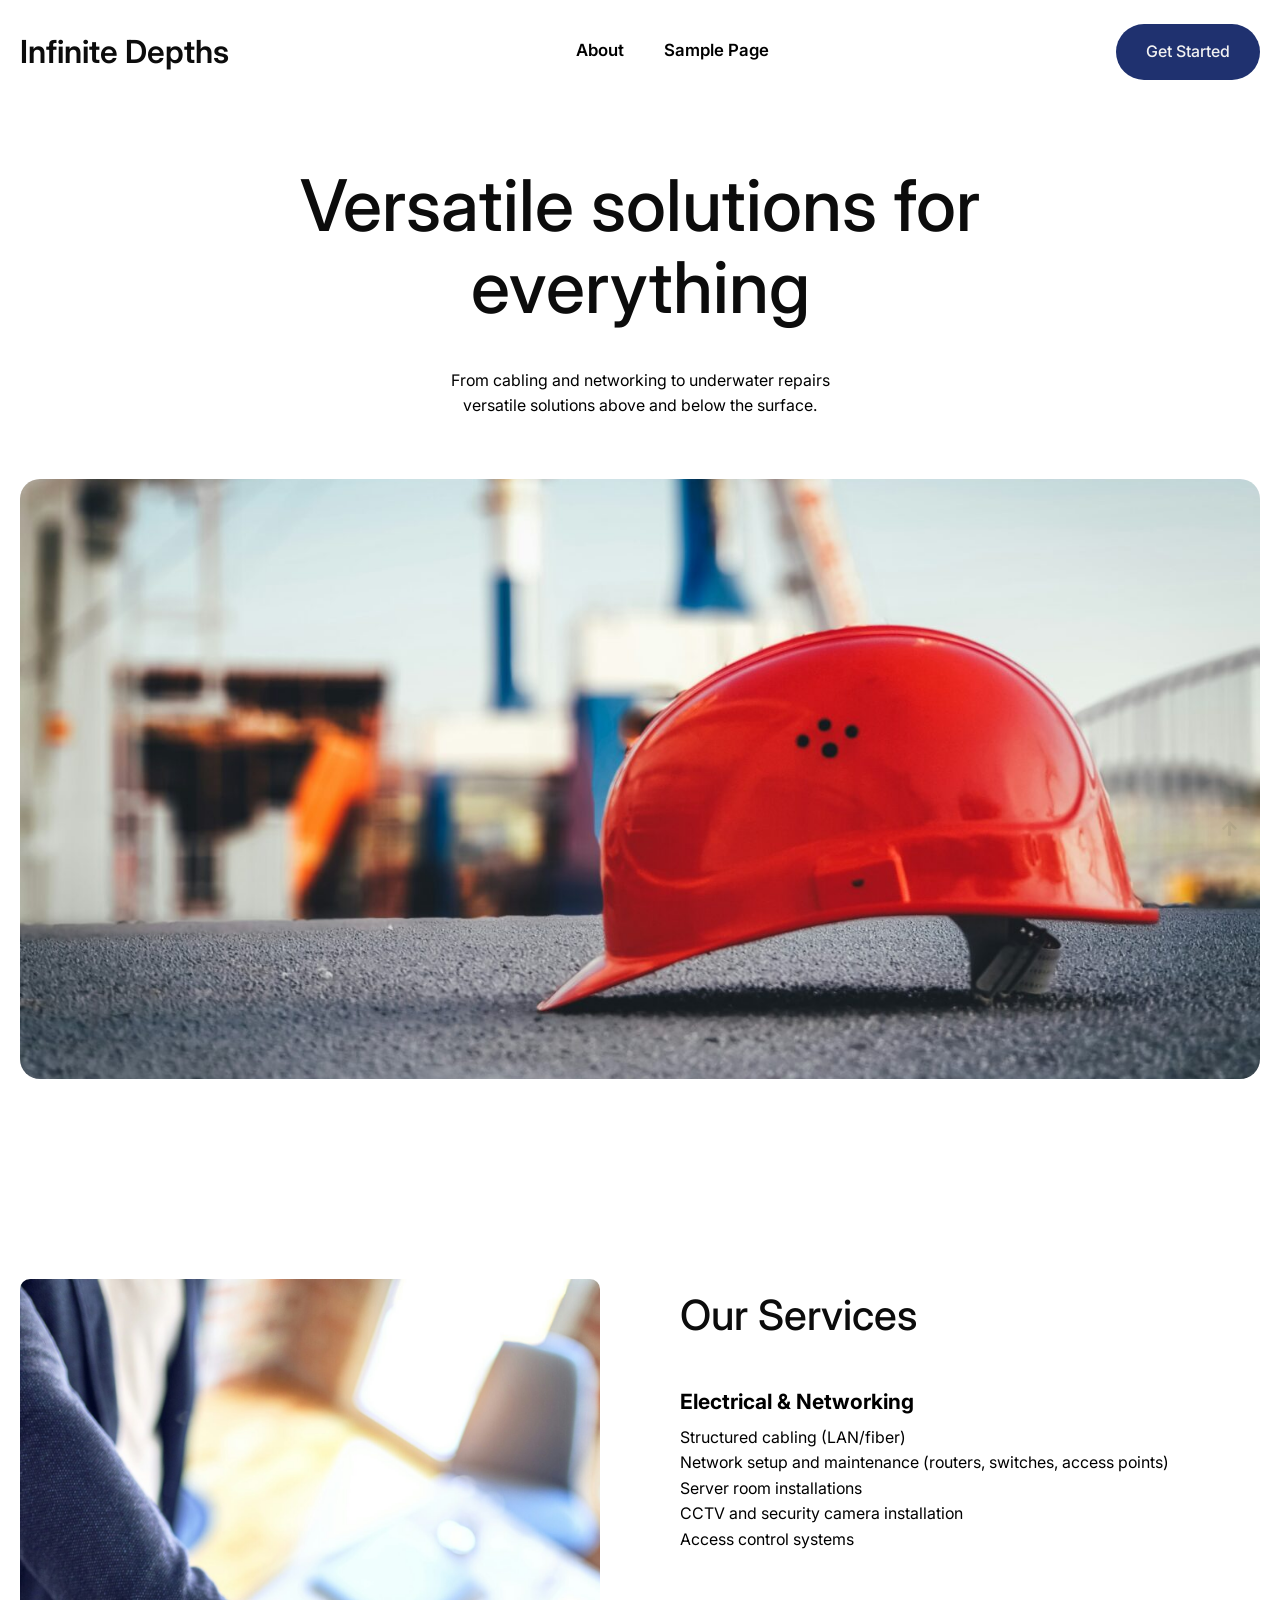
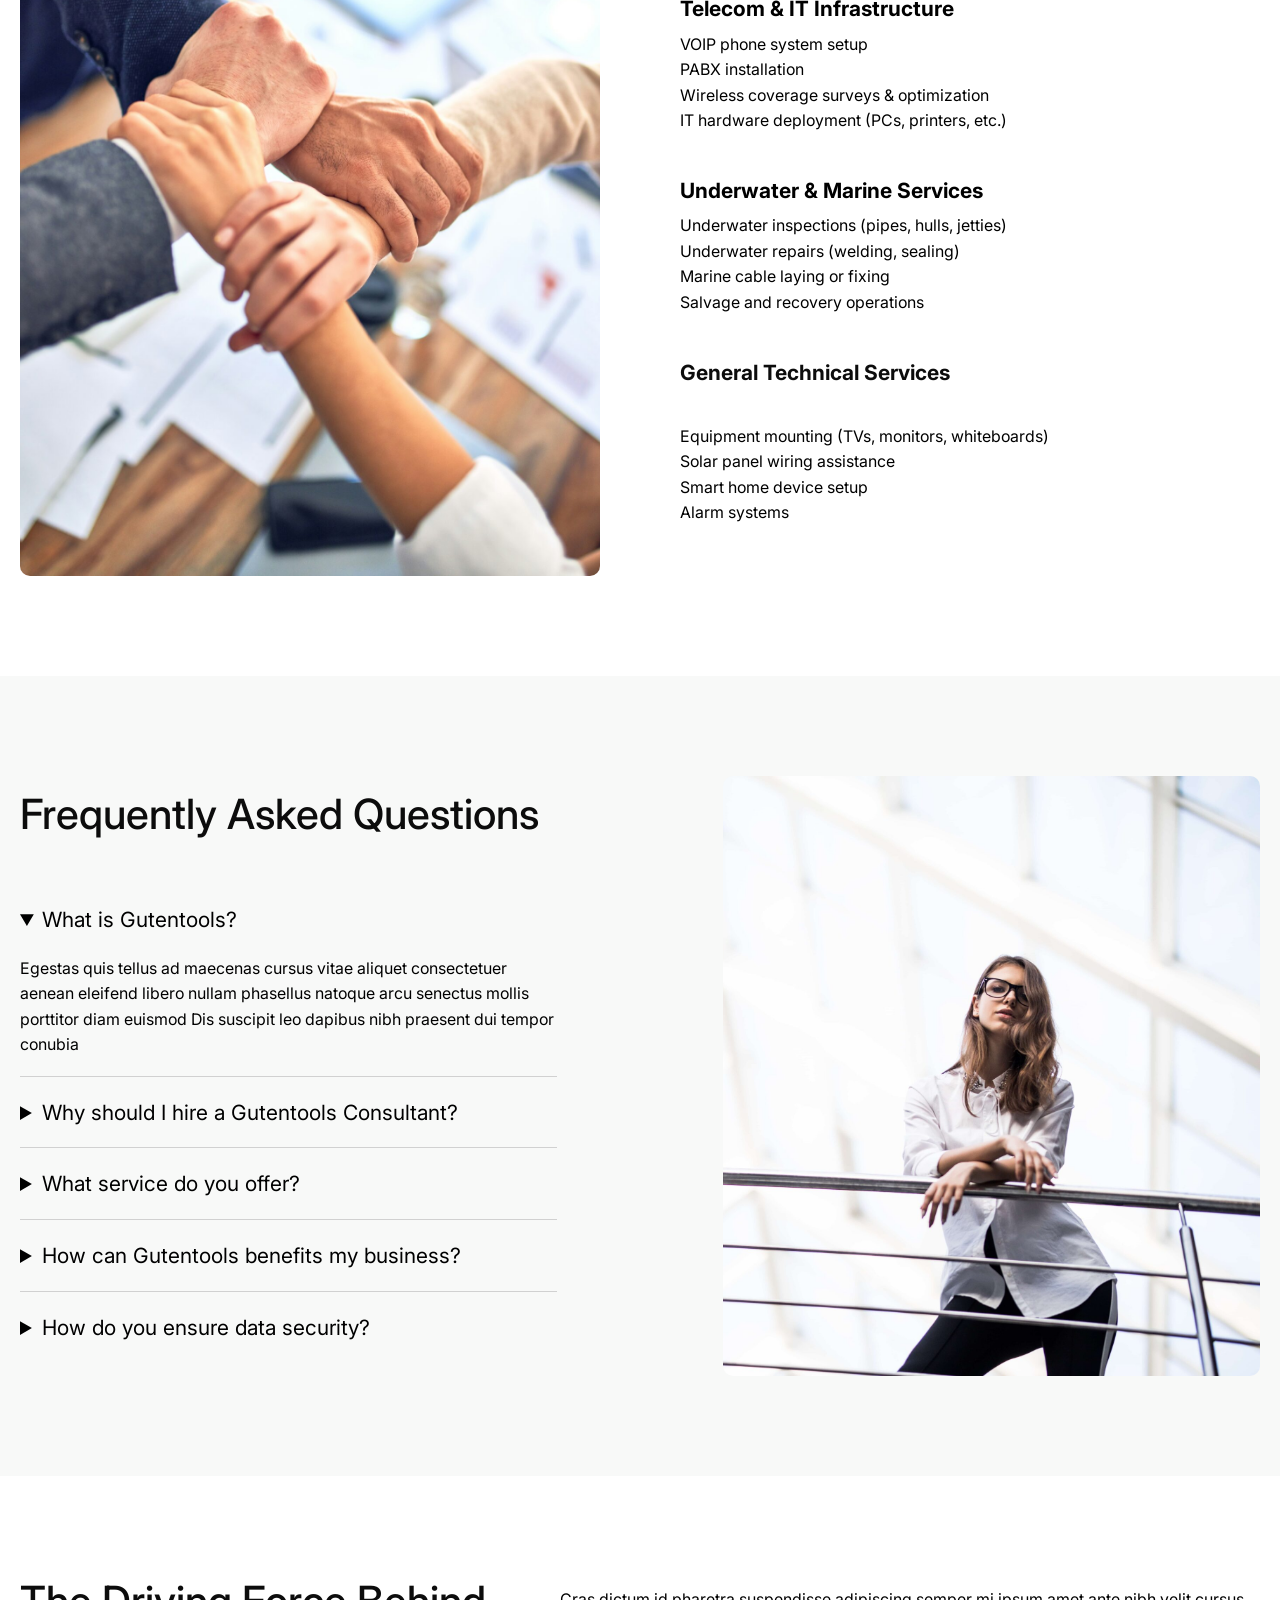
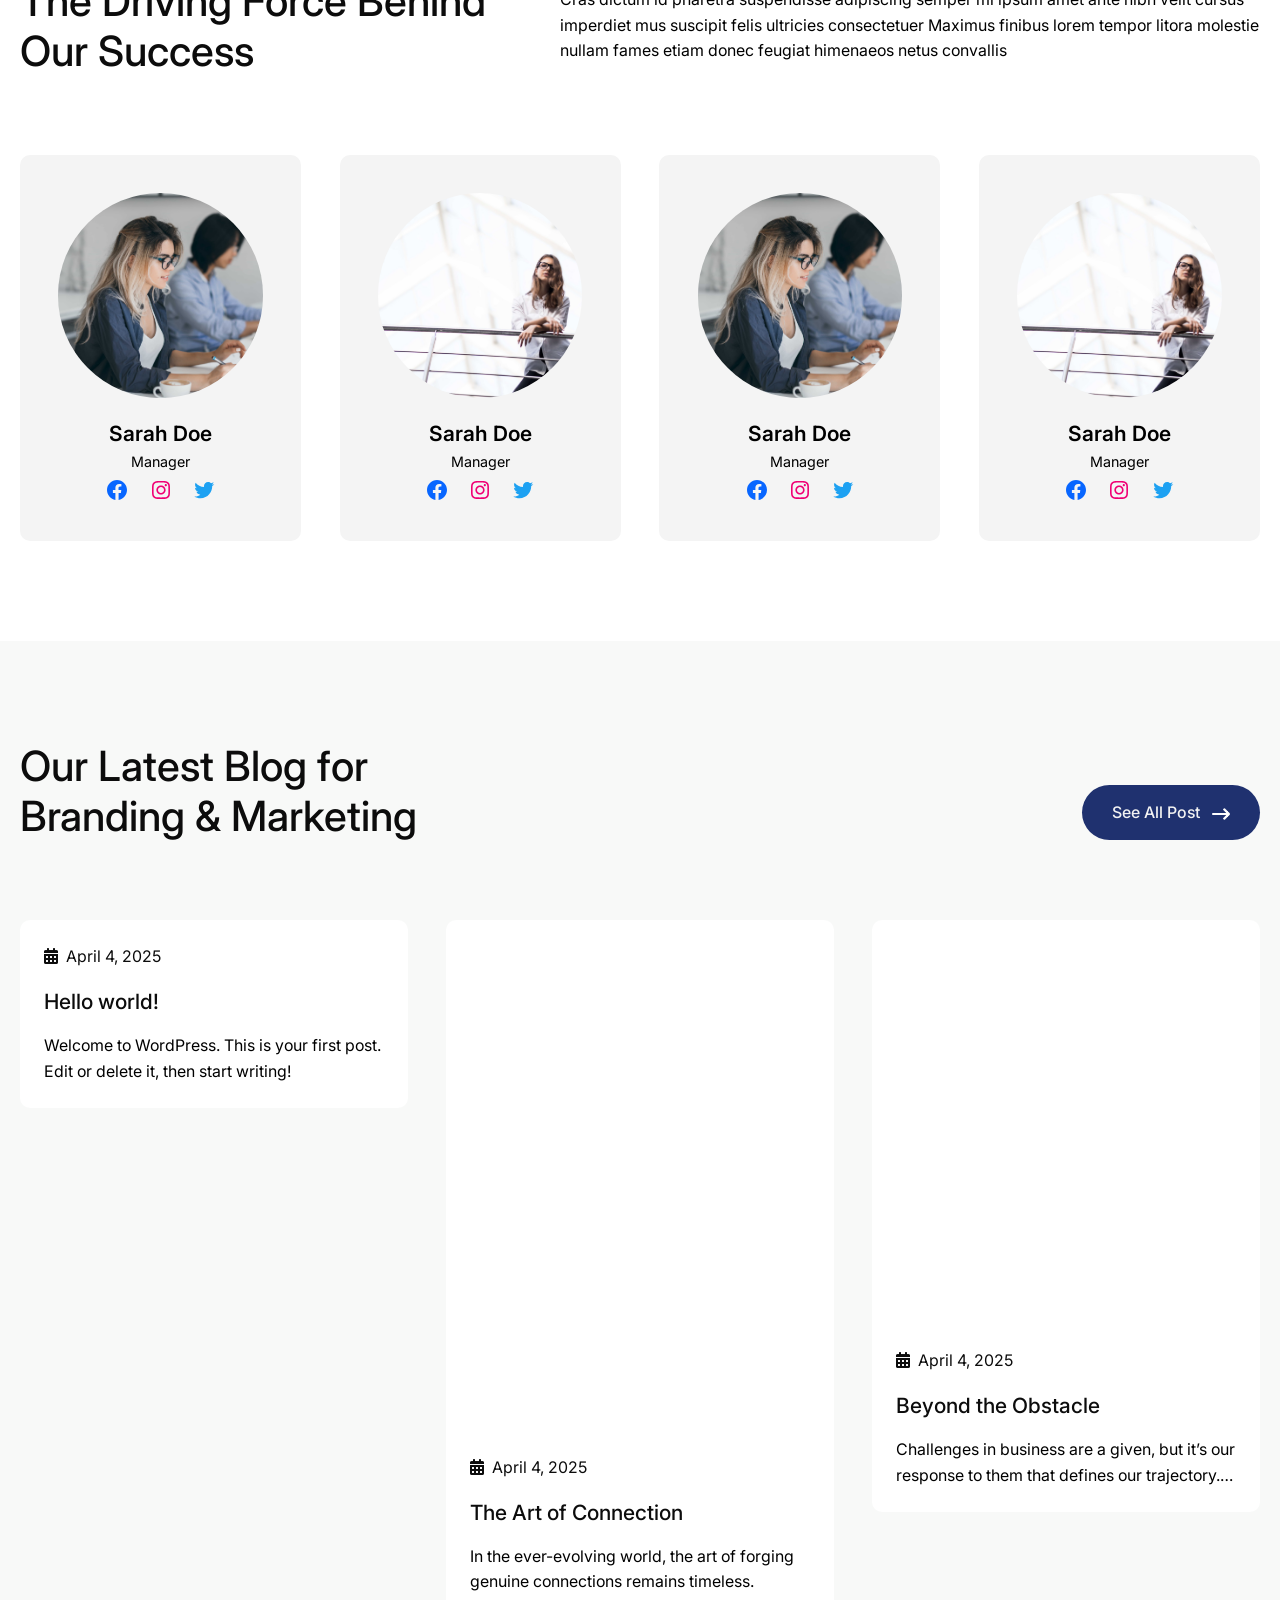
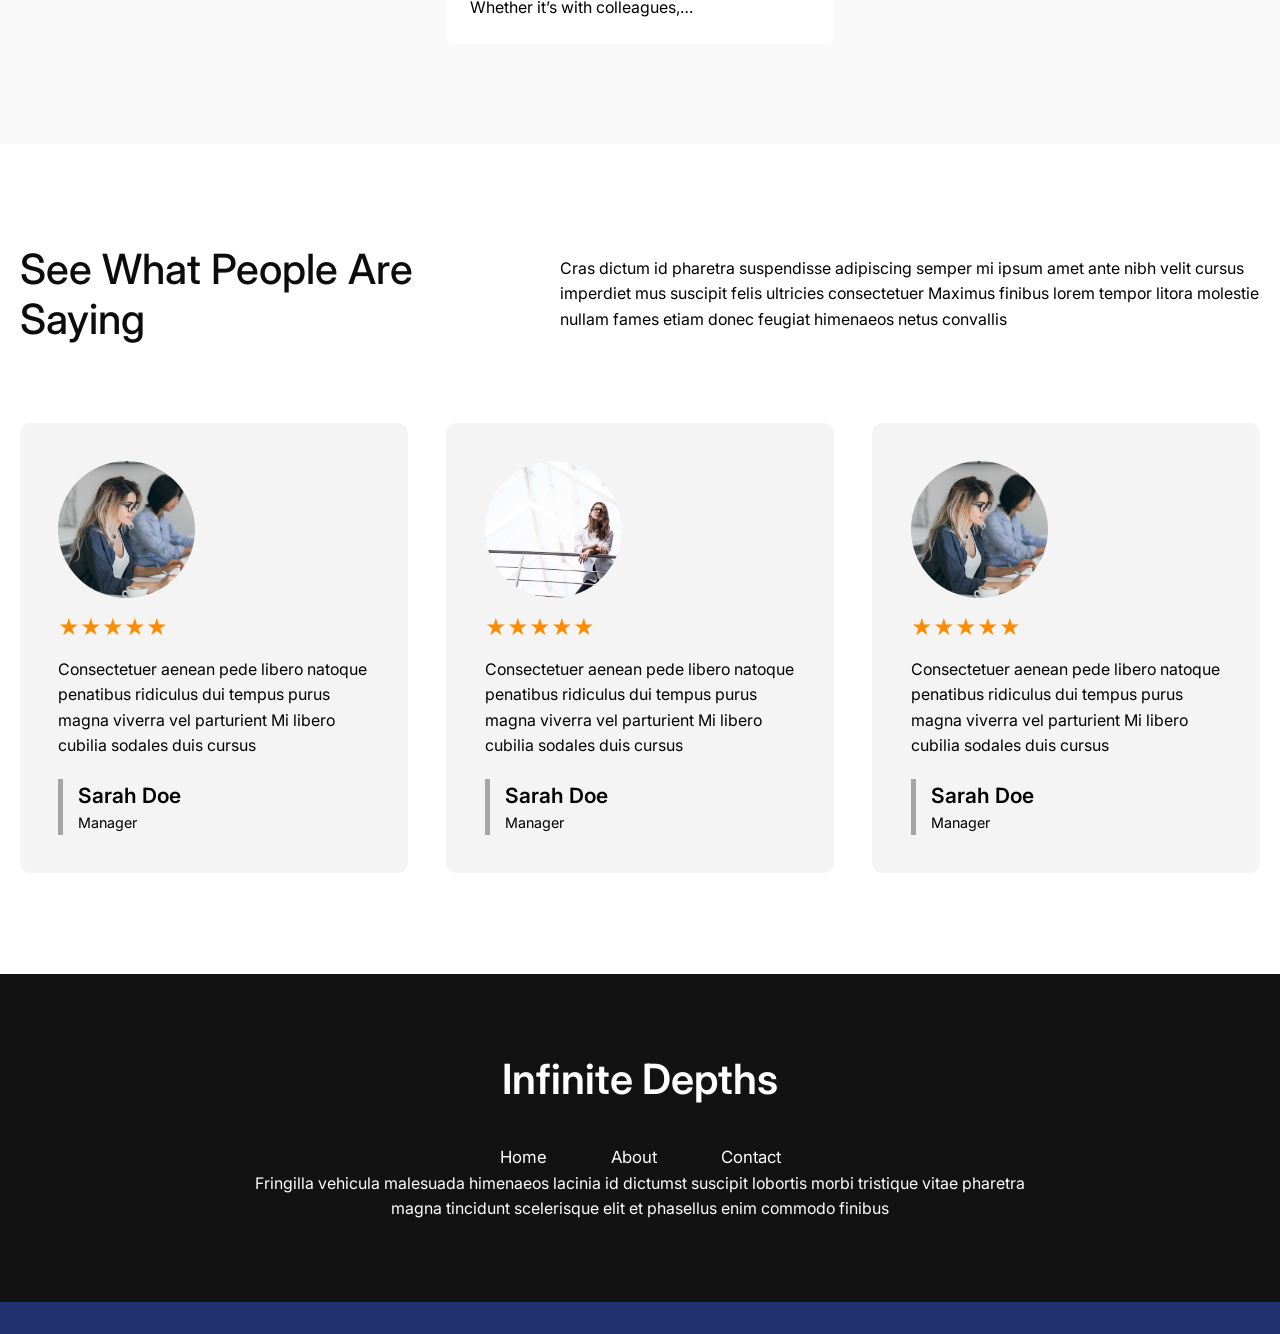
==== index.html @ 4800fb21 "Add files via upload" ====
<!DOCTYPE html>
<html lang="en-US">
<head>
	<meta charset="UTF-8">
	<meta name="viewport" content="width=device-width, initial-scale=1">
<meta name="robots" content="max-image-preview:large">
	<style>img:is([sizes="auto" i], [sizes^="auto," i]) { contain-intrinsic-size: 3000px 1500px }</style>
	<title>Infinite Depths</title>
<link rel="alternate" type="application/rss+xml" title="Infinite Depths &raquo; Feed" href="/feed/">
<link rel="alternate" type="application/rss+xml" title="Infinite Depths &raquo; Comments Feed" href="/comments/feed/">
<script>
window._wpemojiSettings = {"baseUrl":"https:\/\/s.w.org\/images\/core\/emoji\/15.0.3\/72x72\/","ext":".png","svgUrl":"https:\/\/s.w.org\/images\/core\/emoji\/15.0.3\/svg\/","svgExt":".svg","source":{"concatemoji":"\/wp-includes\/js\/wp-emoji-release.min.js?ver=6.7.2"}};
/*! This file is auto-generated */
!function(i,n){var o,s,e;function c(e){try{var t={supportTests:e,timestamp:(new Date).valueOf()};sessionStorage.setItem(o,JSON.stringify(t))}catch(e){}}function p(e,t,n){e.clearRect(0,0,e.canvas.width,e.canvas.height),e.fillText(t,0,0);var t=new Uint32Array(e.getImageData(0,0,e.canvas.width,e.canvas.height).data),r=(e.clearRect(0,0,e.canvas.width,e.canvas.height),e.fillText(n,0,0),new Uint32Array(e.getImageData(0,0,e.canvas.width,e.canvas.height).data));return t.every(function(e,t){return e===r[t]})}function u(e,t,n){switch(t){case"flag":return n(e,"🏳️‍⚧️","🏳️​⚧️")?!1:!n(e,"🇺🇳","🇺​🇳")&&!n(e,"🏴󠁧󠁢󠁥󠁮󠁧󠁿","🏴​󠁧​󠁢​󠁥​󠁮​󠁧​󠁿");case"emoji":return!n(e,"🐦‍⬛","🐦​⬛")}return!1}function f(e,t,n){var r="undefined"!=typeof WorkerGlobalScope&&self instanceof WorkerGlobalScope?new OffscreenCanvas(300,150):i.createElement("canvas"),a=r.getContext("2d",{willReadFrequently:!0}),o=(a.textBaseline="top",a.font="600 32px Arial",{});return e.forEach(function(e){o[e]=t(a,e,n)}),o}function t(e){var t=i.createElement("script");t.src=e,t.defer=!0,i.head.appendChild(t)}"undefined"!=typeof Promise&&(o="wpEmojiSettingsSupports",s=["flag","emoji"],n.supports={everything:!0,everythingExceptFlag:!0},e=new Promise(function(e){i.addEventListener("DOMContentLoaded",e,{once:!0})}),new Promise(function(t){var n=function(){try{var e=JSON.parse(sessionStorage.getItem(o));if("object"==typeof e&&"number"==typeof e.timestamp&&(new Date).valueOf()<e.timestamp+604800&&"object"==typeof e.supportTests)return e.supportTests}catch(e){}return null}();if(!n){if("undefined"!=typeof Worker&&"undefined"!=typeof OffscreenCanvas&&"undefined"!=typeof URL&&URL.createObjectURL&&"undefined"!=typeof Blob)try{var e="postMessage("+f.toString()+"("+[JSON.stringify(s),u.toString(),p.toString()].join(",")+"));",r=new Blob([e],{type:"text/javascript"}),a=new Worker(URL.createObjectURL(r),{name:"wpTestEmojiSupports"});return void(a.onmessage=function(e){c(n=e.data),a.terminate(),t(n)})}catch(e){}c(n=f(s,u,p))}t(n)}).then(function(e){for(var t in e)n.supports[t]=e[t],n.supports.everything=n.supports.everything&&n.supports[t],"flag"!==t&&(n.supports.everythingExceptFlag=n.supports.everythingExceptFlag&&n.supports[t]);n.supports.everythingExceptFlag=n.supports.everythingExceptFlag&&!n.supports.flag,n.DOMReady=!1,n.readyCallback=function(){n.DOMReady=!0}}).then(function(){return e}).then(function(){var e;n.supports.everything||(n.readyCallback(),(e=n.source||{}).concatemoji?t(e.concatemoji):e.wpemoji&&e.twemoji&&(t(e.twemoji),t(e.wpemoji)))}))}((window,document),window._wpemojiSettings);
</script>
<style id="wp-block-site-title-inline-css">.wp-block-site-title{box-sizing:border-box}.wp-block-site-title :where(a){color:inherit;font-family:inherit;font-size:inherit;font-style:inherit;font-weight:inherit;letter-spacing:inherit;line-height:inherit;text-decoration:inherit}</style>
<style id="wp-block-group-inline-css">.wp-block-group{box-sizing:border-box}:where(.wp-block-group.wp-block-group-is-layout-constrained){position:relative}</style>
<style id="wp-block-page-list-inline-css">.wp-block-navigation .wp-block-page-list{align-items:var(--navigation-layout-align,initial);background-color:inherit;display:flex;flex-direction:var(--navigation-layout-direction,initial);flex-wrap:var(--navigation-layout-wrap,wrap);justify-content:var(--navigation-layout-justify,initial)}.wp-block-navigation .wp-block-navigation-item{background-color:inherit}</style>
<link rel="stylesheet" id="wp-block-navigation-css" href="/wp-includes/blocks/navigation/style.min.css?ver=6.7.2" media="all">
<style id="wp-block-button-inline-css">.wp-block-button__link{box-sizing:border-box;cursor:pointer;display:inline-block;text-align:center;word-break:break-word}.wp-block-button__link.aligncenter{text-align:center}.wp-block-button__link.alignright{text-align:right}:where(.wp-block-button__link){border-radius:9999px;box-shadow:none;padding:calc(.667em + 2px) calc(1.333em + 2px);text-decoration:none}.wp-block-button[style*=text-decoration] .wp-block-button__link{text-decoration:inherit}.wp-block-buttons>.wp-block-button.has-custom-width{max-width:none}.wp-block-buttons>.wp-block-button.has-custom-width .wp-block-button__link{width:100%}.wp-block-buttons>.wp-block-button.has-custom-font-size .wp-block-button__link{font-size:inherit}.wp-block-buttons>.wp-block-button.wp-block-button__width-25{width:calc(25% - var(--wp--style--block-gap, .5em)*.75)}.wp-block-buttons>.wp-block-button.wp-block-button__width-50{width:calc(50% - var(--wp--style--block-gap, .5em)*.5)}.wp-block-buttons>.wp-block-button.wp-block-button__width-75{width:calc(75% - var(--wp--style--block-gap, .5em)*.25)}.wp-block-buttons>.wp-block-button.wp-block-button__width-100{flex-basis:100%;width:100%}.wp-block-buttons.is-vertical>.wp-block-button.wp-block-button__width-25{width:25%}.wp-block-buttons.is-vertical>.wp-block-button.wp-block-button__width-50{width:50%}.wp-block-buttons.is-vertical>.wp-block-button.wp-block-button__width-75{width:75%}.wp-block-button.is-style-squared,.wp-block-button__link.wp-block-button.is-style-squared{border-radius:0}.wp-block-button.no-border-radius,.wp-block-button__link.no-border-radius{border-radius:0!important}:root :where(.wp-block-button .wp-block-button__link.is-style-outline),:root :where(.wp-block-button.is-style-outline>.wp-block-button__link){border:2px solid;padding:.667em 1.333em}:root :where(.wp-block-button .wp-block-button__link.is-style-outline:not(.has-text-color)),:root :where(.wp-block-button.is-style-outline>.wp-block-button__link:not(.has-text-color)){color:currentColor}:root :where(.wp-block-button .wp-block-button__link.is-style-outline:not(.has-background)),:root :where(.wp-block-button.is-style-outline>.wp-block-button__link:not(.has-background)){background-color:initial;background-image:none}</style>
<style id="wp-block-buttons-inline-css">.wp-block-buttons.is-vertical{flex-direction:column}.wp-block-buttons.is-vertical>.wp-block-button:last-child{margin-bottom:0}.wp-block-buttons>.wp-block-button{display:inline-block;margin:0}.wp-block-buttons.is-content-justification-left{justify-content:flex-start}.wp-block-buttons.is-content-justification-left.is-vertical{align-items:flex-start}.wp-block-buttons.is-content-justification-center{justify-content:center}.wp-block-buttons.is-content-justification-center.is-vertical{align-items:center}.wp-block-buttons.is-content-justification-right{justify-content:flex-end}.wp-block-buttons.is-content-justification-right.is-vertical{align-items:flex-end}.wp-block-buttons.is-content-justification-space-between{justify-content:space-between}.wp-block-buttons.aligncenter{text-align:center}.wp-block-buttons:not(.is-content-justification-space-between,.is-content-justification-right,.is-content-justification-left,.is-content-justification-center) .wp-block-button.aligncenter{margin-left:auto;margin-right:auto;width:100%}.wp-block-buttons[style*=text-decoration] .wp-block-button,.wp-block-buttons[style*=text-decoration] .wp-block-button__link{text-decoration:inherit}.wp-block-buttons.has-custom-font-size .wp-block-button__link{font-size:inherit}.wp-block-button.aligncenter{text-align:center}</style>
<style id="wp-block-heading-inline-css">h1.has-background,h2.has-background,h3.has-background,h4.has-background,h5.has-background,h6.has-background{padding:1.25em 2.375em}h1.has-text-align-left[style*=writing-mode]:where([style*=vertical-lr]),h1.has-text-align-right[style*=writing-mode]:where([style*=vertical-rl]),h2.has-text-align-left[style*=writing-mode]:where([style*=vertical-lr]),h2.has-text-align-right[style*=writing-mode]:where([style*=vertical-rl]),h3.has-text-align-left[style*=writing-mode]:where([style*=vertical-lr]),h3.has-text-align-right[style*=writing-mode]:where([style*=vertical-rl]),h4.has-text-align-left[style*=writing-mode]:where([style*=vertical-lr]),h4.has-text-align-right[style*=writing-mode]:where([style*=vertical-rl]),h5.has-text-align-left[style*=writing-mode]:where([style*=vertical-lr]),h5.has-text-align-right[style*=writing-mode]:where([style*=vertical-rl]),h6.has-text-align-left[style*=writing-mode]:where([style*=vertical-lr]),h6.has-text-align-right[style*=writing-mode]:where([style*=vertical-rl]){rotate:180deg}</style>
<style id="wp-block-paragraph-inline-css">.is-small-text{font-size:.875em}.is-regular-text{font-size:1em}.is-large-text{font-size:2.25em}.is-larger-text{font-size:3em}.has-drop-cap:not(:focus):first-letter{float:left;font-size:8.4em;font-style:normal;font-weight:100;line-height:.68;margin:.05em .1em 0 0;text-transform:uppercase}body.rtl .has-drop-cap:not(:focus):first-letter{float:none;margin-left:.1em}p.has-drop-cap.has-background{overflow:hidden}:root :where(p.has-background){padding:1.25em 2.375em}:where(p.has-text-color:not(.has-link-color)) a{color:inherit}p.has-text-align-left[style*="writing-mode:vertical-lr"],p.has-text-align-right[style*="writing-mode:vertical-rl"]{rotate:180deg}</style>
<link rel="stylesheet" id="wp-block-cover-css" href="/wp-includes/blocks/cover/style.min.css?ver=6.7.2" media="all">
<style id="wp-block-columns-inline-css">.wp-block-columns{align-items:normal!important;box-sizing:border-box;display:flex;flex-wrap:wrap!important}@media (min-width:782px){.wp-block-columns{flex-wrap:nowrap!important}}.wp-block-columns.are-vertically-aligned-top{align-items:flex-start}.wp-block-columns.are-vertically-aligned-center{align-items:center}.wp-block-columns.are-vertically-aligned-bottom{align-items:flex-end}@media (max-width:781px){.wp-block-columns:not(.is-not-stacked-on-mobile)>.wp-block-column{flex-basis:100%!important}}@media (min-width:782px){.wp-block-columns:not(.is-not-stacked-on-mobile)>.wp-block-column{flex-basis:0;flex-grow:1}.wp-block-columns:not(.is-not-stacked-on-mobile)>.wp-block-column[style*=flex-basis]{flex-grow:0}}.wp-block-columns.is-not-stacked-on-mobile{flex-wrap:nowrap!important}.wp-block-columns.is-not-stacked-on-mobile>.wp-block-column{flex-basis:0;flex-grow:1}.wp-block-columns.is-not-stacked-on-mobile>.wp-block-column[style*=flex-basis]{flex-grow:0}:where(.wp-block-columns){margin-bottom:1.75em}:where(.wp-block-columns.has-background){padding:1.25em 2.375em}.wp-block-column{flex-grow:1;min-width:0;overflow-wrap:break-word;word-break:break-word}.wp-block-column.is-vertically-aligned-top{align-self:flex-start}.wp-block-column.is-vertically-aligned-center{align-self:center}.wp-block-column.is-vertically-aligned-bottom{align-self:flex-end}.wp-block-column.is-vertically-aligned-stretch{align-self:stretch}.wp-block-column.is-vertically-aligned-bottom,.wp-block-column.is-vertically-aligned-center,.wp-block-column.is-vertically-aligned-top{width:100%}</style>
<style id="wp-block-details-inline-css">.wp-block-details{box-sizing:border-box}.wp-block-details summary{cursor:pointer}</style>
<link rel="stylesheet" id="wp-block-image-css" href="/wp-includes/blocks/image/style.min.css?ver=6.7.2" media="all">
<link rel="stylesheet" id="wp-block-social-links-css" href="/wp-includes/blocks/social-links/style.min.css?ver=6.7.2" media="all">
<style id="wp-block-post-featured-image-inline-css">.wp-block-post-featured-image{margin-left:0;margin-right:0}.wp-block-post-featured-image a{display:block;height:100%}.wp-block-post-featured-image :where(img){box-sizing:border-box;height:auto;max-width:100%;vertical-align:bottom;width:100%}.wp-block-post-featured-image.alignfull img,.wp-block-post-featured-image.alignwide img{width:100%}.wp-block-post-featured-image .wp-block-post-featured-image__overlay.has-background-dim{background-color:#000;inset:0;position:absolute}.wp-block-post-featured-image{position:relative}.wp-block-post-featured-image .wp-block-post-featured-image__overlay.has-background-gradient{background-color:initial}.wp-block-post-featured-image .wp-block-post-featured-image__overlay.has-background-dim-0{opacity:0}.wp-block-post-featured-image .wp-block-post-featured-image__overlay.has-background-dim-10{opacity:.1}.wp-block-post-featured-image .wp-block-post-featured-image__overlay.has-background-dim-20{opacity:.2}.wp-block-post-featured-image .wp-block-post-featured-image__overlay.has-background-dim-30{opacity:.3}.wp-block-post-featured-image .wp-block-post-featured-image__overlay.has-background-dim-40{opacity:.4}.wp-block-post-featured-image .wp-block-post-featured-image__overlay.has-background-dim-50{opacity:.5}.wp-block-post-featured-image .wp-block-post-featured-image__overlay.has-background-dim-60{opacity:.6}.wp-block-post-featured-image .wp-block-post-featured-image__overlay.has-background-dim-70{opacity:.7}.wp-block-post-featured-image .wp-block-post-featured-image__overlay.has-background-dim-80{opacity:.8}.wp-block-post-featured-image .wp-block-post-featured-image__overlay.has-background-dim-90{opacity:.9}.wp-block-post-featured-image .wp-block-post-featured-image__overlay.has-background-dim-100{opacity:1}.wp-block-post-featured-image:where(.alignleft,.alignright){width:100%}</style>
<style id="wp-block-post-date-inline-css">.wp-block-post-date{box-sizing:border-box}</style>
<style id="wp-block-post-title-inline-css">.wp-block-post-title{box-sizing:border-box;word-break:break-word}.wp-block-post-title :where(a){display:inline-block;font-family:inherit;font-size:inherit;font-style:inherit;font-weight:inherit;letter-spacing:inherit;line-height:inherit;text-decoration:inherit}</style>
<style id="wp-block-post-excerpt-inline-css">:where(.wp-block-post-excerpt){box-sizing:border-box;margin-bottom:var(--wp--style--block-gap);margin-top:var(--wp--style--block-gap)}.wp-block-post-excerpt__excerpt{margin-bottom:0;margin-top:0}.wp-block-post-excerpt__more-text{margin-bottom:0;margin-top:var(--wp--style--block-gap)}.wp-block-post-excerpt__more-link{display:inline-block}</style>
<style id="wp-block-post-template-inline-css">.wp-block-post-template{list-style:none;margin-bottom:0;margin-top:0;max-width:100%;padding:0}.wp-block-post-template.is-flex-container{display:flex;flex-direction:row;flex-wrap:wrap;gap:1.25em}.wp-block-post-template.is-flex-container>li{margin:0;width:100%}@media (min-width:600px){.wp-block-post-template.is-flex-container.is-flex-container.columns-2>li{width:calc(50% - .625em)}.wp-block-post-template.is-flex-container.is-flex-container.columns-3>li{width:calc(33.33333% - .83333em)}.wp-block-post-template.is-flex-container.is-flex-container.columns-4>li{width:calc(25% - .9375em)}.wp-block-post-template.is-flex-container.is-flex-container.columns-5>li{width:calc(20% - 1em)}.wp-block-post-template.is-flex-container.is-flex-container.columns-6>li{width:calc(16.66667% - 1.04167em)}}@media (max-width:600px){.wp-block-post-template-is-layout-grid.wp-block-post-template-is-layout-grid.wp-block-post-template-is-layout-grid.wp-block-post-template-is-layout-grid{grid-template-columns:1fr}}.wp-block-post-template-is-layout-constrained>li>.alignright,.wp-block-post-template-is-layout-flow>li>.alignright{float:right;margin-inline-end:0;margin-inline-start:2em}.wp-block-post-template-is-layout-constrained>li>.alignleft,.wp-block-post-template-is-layout-flow>li>.alignleft{float:left;margin-inline-end:2em;margin-inline-start:0}.wp-block-post-template-is-layout-constrained>li>.aligncenter,.wp-block-post-template-is-layout-flow>li>.aligncenter{margin-inline-end:auto;margin-inline-start:auto}</style>
<style id="wp-block-site-tagline-inline-css">.wp-block-site-tagline{box-sizing:border-box}</style>
<style id="wp-emoji-styles-inline-css">img.wp-smiley, img.emoji {
		display: inline !important;
		border: none !important;
		box-shadow: none !important;
		height: 1em !important;
		width: 1em !important;
		margin: 0 0.07em !important;
		vertical-align: -0.1em !important;
		background: none !important;
		padding: 0 !important;
	}</style>
<style id="wp-block-library-inline-css">:root{--wp-admin-theme-color:#007cba;--wp-admin-theme-color--rgb:0,124,186;--wp-admin-theme-color-darker-10:#006ba1;--wp-admin-theme-color-darker-10--rgb:0,107,161;--wp-admin-theme-color-darker-20:#005a87;--wp-admin-theme-color-darker-20--rgb:0,90,135;--wp-admin-border-width-focus:2px;--wp-block-synced-color:#7a00df;--wp-block-synced-color--rgb:122,0,223;--wp-bound-block-color:var(--wp-block-synced-color)}@media (min-resolution:192dpi){:root{--wp-admin-border-width-focus:1.5px}}.wp-element-button{cursor:pointer}:root{--wp--preset--font-size--normal:16px;--wp--preset--font-size--huge:42px}:root .has-very-light-gray-background-color{background-color:#eee}:root .has-very-dark-gray-background-color{background-color:#313131}:root .has-very-light-gray-color{color:#eee}:root .has-very-dark-gray-color{color:#313131}:root .has-vivid-green-cyan-to-vivid-cyan-blue-gradient-background{background:linear-gradient(135deg,#00d084,#0693e3)}:root .has-purple-crush-gradient-background{background:linear-gradient(135deg,#34e2e4,#4721fb 50%,#ab1dfe)}:root .has-hazy-dawn-gradient-background{background:linear-gradient(135deg,#faaca8,#dad0ec)}:root .has-subdued-olive-gradient-background{background:linear-gradient(135deg,#fafae1,#67a671)}:root .has-atomic-cream-gradient-background{background:linear-gradient(135deg,#fdd79a,#004a59)}:root .has-nightshade-gradient-background{background:linear-gradient(135deg,#330968,#31cdcf)}:root .has-midnight-gradient-background{background:linear-gradient(135deg,#020381,#2874fc)}.has-regular-font-size{font-size:1em}.has-larger-font-size{font-size:2.625em}.has-normal-font-size{font-size:var(--wp--preset--font-size--normal)}.has-huge-font-size{font-size:var(--wp--preset--font-size--huge)}.has-text-align-center{text-align:center}.has-text-align-left{text-align:left}.has-text-align-right{text-align:right}#end-resizable-editor-section{display:none}.aligncenter{clear:both}.items-justified-left{justify-content:flex-start}.items-justified-center{justify-content:center}.items-justified-right{justify-content:flex-end}.items-justified-space-between{justify-content:space-between}.screen-reader-text{border:0;clip:rect(1px,1px,1px,1px);clip-path:inset(50%);height:1px;margin:-1px;overflow:hidden;padding:0;position:absolute;width:1px;word-wrap:normal!important}.screen-reader-text:focus{background-color:#ddd;clip:auto!important;clip-path:none;color:#444;display:block;font-size:1em;height:auto;left:5px;line-height:normal;padding:15px 23px 14px;text-decoration:none;top:5px;width:auto;z-index:100000}html :where(.has-border-color){border-style:solid}html :where([style*=border-top-color]){border-top-style:solid}html :where([style*=border-right-color]){border-right-style:solid}html :where([style*=border-bottom-color]){border-bottom-style:solid}html :where([style*=border-left-color]){border-left-style:solid}html :where([style*=border-width]){border-style:solid}html :where([style*=border-top-width]){border-top-style:solid}html :where([style*=border-right-width]){border-right-style:solid}html :where([style*=border-bottom-width]){border-bottom-style:solid}html :where([style*=border-left-width]){border-left-style:solid}html :where(img[class*=wp-image-]){height:auto;max-width:100%}:where(figure){margin:0 0 1em}html :where(.is-position-sticky){--wp-admin--admin-bar--position-offset:var(--wp-admin--admin-bar--height,0px)}@media screen and (max-width:600px){html :where(.is-position-sticky){--wp-admin--admin-bar--position-offset:0px}}</style>
<link rel="stylesheet" id="gutentools-style-css" href="/wp-content/themes/gutentools/style.css?ver=1.0" media="all">
<link rel="stylesheet" id="fontawesome-css" href="/wp-content/themes/gutentools/assets/font-awesome/css/all.css?ver=5.15.3" media="all">
<link rel="stylesheet" id="animatecss-css" href="/wp-content/themes/gutentools/assets/css/animate.css?ver=6.7.2" media="all">
<style id="global-styles-inline-css">:root{--wp--preset--aspect-ratio--square: 1;--wp--preset--aspect-ratio--4-3: 4/3;--wp--preset--aspect-ratio--3-4: 3/4;--wp--preset--aspect-ratio--3-2: 3/2;--wp--preset--aspect-ratio--2-3: 2/3;--wp--preset--aspect-ratio--16-9: 16/9;--wp--preset--aspect-ratio--9-16: 9/16;--wp--preset--color--black: #000;--wp--preset--color--cyan-bluish-gray: #abb8c3;--wp--preset--color--white: #fff;--wp--preset--color--pale-pink: #f78da7;--wp--preset--color--vivid-red: #cf2e2e;--wp--preset--color--luminous-vivid-orange: #ff6900;--wp--preset--color--luminous-vivid-amber: #fcb900;--wp--preset--color--light-green-cyan: #7bdcb5;--wp--preset--color--vivid-green-cyan: #00d084;--wp--preset--color--pale-cyan-blue: #8ed1fc;--wp--preset--color--vivid-cyan-blue: #0693e3;--wp--preset--color--vivid-purple: #9b51e0;--wp--preset--color--primary: #1F316F;--wp--preset--color--secondary: #1A4870;--wp--preset--color--tertiary: #f8f9f8;--wp--preset--color--secondary-bg: #F9DBBA;--wp--preset--color--base: #F4F4F4;--wp--preset--color--contrast: #0C0C0C;--wp--preset--color--dark-text-color: #121212;--wp--preset--color--link-color: #111111;--wp--preset--color--button-hover-text-color: #f2f2f2;--wp--preset--color--button-hover-color: #2F479F;--wp--preset--gradient--vivid-cyan-blue-to-vivid-purple: linear-gradient(135deg,rgba(6,147,227,1) 0%,rgb(155,81,224) 100%);--wp--preset--gradient--light-green-cyan-to-vivid-green-cyan: linear-gradient(135deg,rgb(122,220,180) 0%,rgb(0,208,130) 100%);--wp--preset--gradient--luminous-vivid-amber-to-luminous-vivid-orange: linear-gradient(135deg,rgba(252,185,0,1) 0%,rgba(255,105,0,1) 100%);--wp--preset--gradient--luminous-vivid-orange-to-vivid-red: linear-gradient(135deg,rgba(255,105,0,1) 0%,rgb(207,46,46) 100%);--wp--preset--gradient--very-light-gray-to-cyan-bluish-gray: linear-gradient(135deg,rgb(238,238,238) 0%,rgb(169,184,195) 100%);--wp--preset--gradient--cool-to-warm-spectrum: linear-gradient(135deg,rgb(74,234,220) 0%,rgb(151,120,209) 20%,rgb(207,42,186) 40%,rgb(238,44,130) 60%,rgb(251,105,98) 80%,rgb(254,248,76) 100%);--wp--preset--gradient--blush-light-purple: linear-gradient(135deg,rgb(255,206,236) 0%,rgb(152,150,240) 100%);--wp--preset--gradient--blush-bordeaux: linear-gradient(135deg,rgb(254,205,165) 0%,rgb(254,45,45) 50%,rgb(107,0,62) 100%);--wp--preset--gradient--luminous-dusk: linear-gradient(135deg,rgb(255,203,112) 0%,rgb(199,81,192) 50%,rgb(65,88,208) 100%);--wp--preset--gradient--pale-ocean: linear-gradient(135deg,rgb(255,245,203) 0%,rgb(182,227,212) 50%,rgb(51,167,181) 100%);--wp--preset--gradient--electric-grass: linear-gradient(135deg,rgb(202,248,128) 0%,rgb(113,206,126) 100%);--wp--preset--gradient--midnight: linear-gradient(135deg,rgb(2,3,129) 0%,rgb(40,116,252) 100%);--wp--preset--gradient--gradient-1: linear-gradient(to bottom, #cfcabe 0%, #F9F9F9 100%);--wp--preset--font-size--small: clamp(0.6rem, 0.6rem + ((1vw - 0.2rem) * 0.49), 0.9rem);--wp--preset--font-size--medium: 1.05rem;--wp--preset--font-size--large: clamp(1.39rem, 1.39rem + ((1vw - 0.2rem) * 0.751), 1.85rem);--wp--preset--font-size--x-large: clamp(1.563rem, 1.563rem + ((1vw - 0.2rem) * 1.734), 2.625rem);--wp--preset--font-size--sml-medium: clamp(0.8rem, 0.8rem + ((1vw - 0.2rem) * 0.327), 1rem);--wp--preset--font-size--mdm-large: clamp(1.188rem, 1.188rem + ((1vw - 0.2rem) * 0.204), 1.313rem);--wp--preset--font-size--xx-large: clamp(1.8rem, 1.8rem + ((1vw - 0.2rem) * 2.367), 3.25rem);--wp--preset--font-family--body: Inter, serif;--wp--preset--spacing--20: min(1.5rem, 2vw);--wp--preset--spacing--30: min(2.5rem, 3vw);--wp--preset--spacing--40: min(4rem, 5vw);--wp--preset--spacing--50: min(6.5rem, 8vw);--wp--preset--spacing--60: min(10.5rem, 13vw);--wp--preset--spacing--70: 3.38rem;--wp--preset--spacing--80: 5.06rem;--wp--preset--spacing--10: 1rem;--wp--preset--shadow--natural: 6px 6px 9px rgba(0, 0, 0, 0.2);--wp--preset--shadow--deep: 12px 12px 50px rgba(0, 0, 0, 0.4);--wp--preset--shadow--sharp: 6px 6px 0px rgba(0, 0, 0, 0.2);--wp--preset--shadow--outlined: 6px 6px 0px -3px rgba(255, 255, 255, 1), 6px 6px rgba(0, 0, 0, 1);--wp--preset--shadow--crisp: 6px 6px 0px rgba(0, 0, 0, 1);}:root { --wp--style--global--content-size: 1300px;--wp--style--global--wide-size: 1300px; }:where(body) { margin: 0; }.wp-site-blocks { padding-top: var(--wp--style--root--padding-top); padding-bottom: var(--wp--style--root--padding-bottom); }.has-global-padding { padding-right: var(--wp--style--root--padding-right); padding-left: var(--wp--style--root--padding-left); }.has-global-padding > .alignfull { margin-right: calc(var(--wp--style--root--padding-right) * -1); margin-left: calc(var(--wp--style--root--padding-left) * -1); }.has-global-padding :where(:not(.alignfull.is-layout-flow) > .has-global-padding:not(.wp-block-block, .alignfull)) { padding-right: 0; padding-left: 0; }.has-global-padding :where(:not(.alignfull.is-layout-flow) > .has-global-padding:not(.wp-block-block, .alignfull)) > .alignfull { margin-left: 0; margin-right: 0; }.wp-site-blocks > .alignleft { float: left; margin-right: 2em; }.wp-site-blocks > .alignright { float: right; margin-left: 2em; }.wp-site-blocks > .aligncenter { justify-content: center; margin-left: auto; margin-right: auto; }:where(.wp-site-blocks) > * { margin-block-start: 1.2rem; margin-block-end: 0; }:where(.wp-site-blocks) > :first-child { margin-block-start: 0; }:where(.wp-site-blocks) > :last-child { margin-block-end: 0; }:root { --wp--style--block-gap: 1.2rem; }:root :where(.is-layout-flow) > :first-child{margin-block-start: 0;}:root :where(.is-layout-flow) > :last-child{margin-block-end: 0;}:root :where(.is-layout-flow) > *{margin-block-start: 1.2rem;margin-block-end: 0;}:root :where(.is-layout-constrained) > :first-child{margin-block-start: 0;}:root :where(.is-layout-constrained) > :last-child{margin-block-end: 0;}:root :where(.is-layout-constrained) > *{margin-block-start: 1.2rem;margin-block-end: 0;}:root :where(.is-layout-flex){gap: 1.2rem;}:root :where(.is-layout-grid){gap: 1.2rem;}.is-layout-flow > .alignleft{float: left;margin-inline-start: 0;margin-inline-end: 2em;}.is-layout-flow > .alignright{float: right;margin-inline-start: 2em;margin-inline-end: 0;}.is-layout-flow > .aligncenter{margin-left: auto !important;margin-right: auto !important;}.is-layout-constrained > .alignleft{float: left;margin-inline-start: 0;margin-inline-end: 2em;}.is-layout-constrained > .alignright{float: right;margin-inline-start: 2em;margin-inline-end: 0;}.is-layout-constrained > .aligncenter{margin-left: auto !important;margin-right: auto !important;}.is-layout-constrained > :where(:not(.alignleft):not(.alignright):not(.alignfull)){max-width: var(--wp--style--global--content-size);margin-left: auto !important;margin-right: auto !important;}.is-layout-constrained > .alignwide{max-width: var(--wp--style--global--wide-size);}body .is-layout-flex{display: flex;}.is-layout-flex{flex-wrap: wrap;align-items: center;}.is-layout-flex > :is(*, div){margin: 0;}body .is-layout-grid{display: grid;}.is-layout-grid > :is(*, div){margin: 0;}body{background-color: var(--wp--preset--color--white);color: var(--wp--preset--color--black);font-family: var(--wp--preset--font-family--body);font-size: var(--wp--preset--font-size--medium);font-style: normal;font-weight: 400;line-height: 1.6;--wp--style--root--padding-top: 0px;--wp--style--root--padding-right: var(--wp--preset--spacing--50);--wp--style--root--padding-bottom: 0px;--wp--style--root--padding-left: var(--wp--preset--spacing--50);}a:where(:not(.wp-element-button)){color: var(--wp--preset--color--contrast);text-decoration: underline;}:root :where(a:where(:not(.wp-element-button)):hover){text-decoration: none;}h1, h2, h3, h4, h5, h6{color: var(--wp--preset--color--contrast);font-weight: 500;line-height: 1.2;}h1{font-family: var(--wp--preset--font-family--body);font-size: var(--wp--preset--font-size--xx-large);line-height: 1.15;}h2{font-family: var(--wp--preset--font-family--body);font-size: var(--wp--preset--font-size--x-large);}h3{font-family: var(--wp--preset--font-family--body);font-size: var(--wp--preset--font-size--large);}h4{font-size: var(--wp--preset--font-size--mdm-large);}h5{font-size: var(--wp--preset--font-size--medium);}h6{font-size: var(--wp--preset--font-size--small);}:root :where(.wp-element-button, .wp-block-button__link){background-color: #32373c;border-width: 0;color: #fff;font-family: inherit;font-size: inherit;line-height: inherit;padding: calc(0.667em + 2px) calc(1.333em + 2px);text-decoration: none;}:root :where(.wp-element-caption, .wp-block-audio figcaption, .wp-block-embed figcaption, .wp-block-gallery figcaption, .wp-block-image figcaption, .wp-block-table figcaption, .wp-block-video figcaption){color: var(--wp--preset--color--contrast);font-size: 0.8rem;}.has-black-color{color: var(--wp--preset--color--black) !important;}.has-cyan-bluish-gray-color{color: var(--wp--preset--color--cyan-bluish-gray) !important;}.has-white-color{color: var(--wp--preset--color--white) !important;}.has-pale-pink-color{color: var(--wp--preset--color--pale-pink) !important;}.has-vivid-red-color{color: var(--wp--preset--color--vivid-red) !important;}.has-luminous-vivid-orange-color{color: var(--wp--preset--color--luminous-vivid-orange) !important;}.has-luminous-vivid-amber-color{color: var(--wp--preset--color--luminous-vivid-amber) !important;}.has-light-green-cyan-color{color: var(--wp--preset--color--light-green-cyan) !important;}.has-vivid-green-cyan-color{color: var(--wp--preset--color--vivid-green-cyan) !important;}.has-pale-cyan-blue-color{color: var(--wp--preset--color--pale-cyan-blue) !important;}.has-vivid-cyan-blue-color{color: var(--wp--preset--color--vivid-cyan-blue) !important;}.has-vivid-purple-color{color: var(--wp--preset--color--vivid-purple) !important;}.has-primary-color{color: var(--wp--preset--color--primary) !important;}.has-secondary-color{color: var(--wp--preset--color--secondary) !important;}.has-tertiary-color{color: var(--wp--preset--color--tertiary) !important;}.has-secondary-bg-color{color: var(--wp--preset--color--secondary-bg) !important;}.has-base-color{color: var(--wp--preset--color--base) !important;}.has-contrast-color{color: var(--wp--preset--color--contrast) !important;}.has-dark-text-color-color{color: var(--wp--preset--color--dark-text-color) !important;}.has-link-color-color{color: var(--wp--preset--color--link-color) !important;}.has-button-hover-text-color-color{color: var(--wp--preset--color--button-hover-text-color) !important;}.has-button-hover-color-color{color: var(--wp--preset--color--button-hover-color) !important;}.has-black-background-color{background-color: var(--wp--preset--color--black) !important;}.has-cyan-bluish-gray-background-color{background-color: var(--wp--preset--color--cyan-bluish-gray) !important;}.has-white-background-color{background-color: var(--wp--preset--color--white) !important;}.has-pale-pink-background-color{background-color: var(--wp--preset--color--pale-pink) !important;}.has-vivid-red-background-color{background-color: var(--wp--preset--color--vivid-red) !important;}.has-luminous-vivid-orange-background-color{background-color: var(--wp--preset--color--luminous-vivid-orange) !important;}.has-luminous-vivid-amber-background-color{background-color: var(--wp--preset--color--luminous-vivid-amber) !important;}.has-light-green-cyan-background-color{background-color: var(--wp--preset--color--light-green-cyan) !important;}.has-vivid-green-cyan-background-color{background-color: var(--wp--preset--color--vivid-green-cyan) !important;}.has-pale-cyan-blue-background-color{background-color: var(--wp--preset--color--pale-cyan-blue) !important;}.has-vivid-cyan-blue-background-color{background-color: var(--wp--preset--color--vivid-cyan-blue) !important;}.has-vivid-purple-background-color{background-color: var(--wp--preset--color--vivid-purple) !important;}.has-primary-background-color{background-color: var(--wp--preset--color--primary) !important;}.has-secondary-background-color{background-color: var(--wp--preset--color--secondary) !important;}.has-tertiary-background-color{background-color: var(--wp--preset--color--tertiary) !important;}.has-secondary-bg-background-color{background-color: var(--wp--preset--color--secondary-bg) !important;}.has-base-background-color{background-color: var(--wp--preset--color--base) !important;}.has-contrast-background-color{background-color: var(--wp--preset--color--contrast) !important;}.has-dark-text-color-background-color{background-color: var(--wp--preset--color--dark-text-color) !important;}.has-link-color-background-color{background-color: var(--wp--preset--color--link-color) !important;}.has-button-hover-text-color-background-color{background-color: var(--wp--preset--color--button-hover-text-color) !important;}.has-button-hover-color-background-color{background-color: var(--wp--preset--color--button-hover-color) !important;}.has-black-border-color{border-color: var(--wp--preset--color--black) !important;}.has-cyan-bluish-gray-border-color{border-color: var(--wp--preset--color--cyan-bluish-gray) !important;}.has-white-border-color{border-color: var(--wp--preset--color--white) !important;}.has-pale-pink-border-color{border-color: var(--wp--preset--color--pale-pink) !important;}.has-vivid-red-border-color{border-color: var(--wp--preset--color--vivid-red) !important;}.has-luminous-vivid-orange-border-color{border-color: var(--wp--preset--color--luminous-vivid-orange) !important;}.has-luminous-vivid-amber-border-color{border-color: var(--wp--preset--color--luminous-vivid-amber) !important;}.has-light-green-cyan-border-color{border-color: var(--wp--preset--color--light-green-cyan) !important;}.has-vivid-green-cyan-border-color{border-color: var(--wp--preset--color--vivid-green-cyan) !important;}.has-pale-cyan-blue-border-color{border-color: var(--wp--preset--color--pale-cyan-blue) !important;}.has-vivid-cyan-blue-border-color{border-color: var(--wp--preset--color--vivid-cyan-blue) !important;}.has-vivid-purple-border-color{border-color: var(--wp--preset--color--vivid-purple) !important;}.has-primary-border-color{border-color: var(--wp--preset--color--primary) !important;}.has-secondary-border-color{border-color: var(--wp--preset--color--secondary) !important;}.has-tertiary-border-color{border-color: var(--wp--preset--color--tertiary) !important;}.has-secondary-bg-border-color{border-color: var(--wp--preset--color--secondary-bg) !important;}.has-base-border-color{border-color: var(--wp--preset--color--base) !important;}.has-contrast-border-color{border-color: var(--wp--preset--color--contrast) !important;}.has-dark-text-color-border-color{border-color: var(--wp--preset--color--dark-text-color) !important;}.has-link-color-border-color{border-color: var(--wp--preset--color--link-color) !important;}.has-button-hover-text-color-border-color{border-color: var(--wp--preset--color--button-hover-text-color) !important;}.has-button-hover-color-border-color{border-color: var(--wp--preset--color--button-hover-color) !important;}.has-vivid-cyan-blue-to-vivid-purple-gradient-background{background: var(--wp--preset--gradient--vivid-cyan-blue-to-vivid-purple) !important;}.has-light-green-cyan-to-vivid-green-cyan-gradient-background{background: var(--wp--preset--gradient--light-green-cyan-to-vivid-green-cyan) !important;}.has-luminous-vivid-amber-to-luminous-vivid-orange-gradient-background{background: var(--wp--preset--gradient--luminous-vivid-amber-to-luminous-vivid-orange) !important;}.has-luminous-vivid-orange-to-vivid-red-gradient-background{background: var(--wp--preset--gradient--luminous-vivid-orange-to-vivid-red) !important;}.has-very-light-gray-to-cyan-bluish-gray-gradient-background{background: var(--wp--preset--gradient--very-light-gray-to-cyan-bluish-gray) !important;}.has-cool-to-warm-spectrum-gradient-background{background: var(--wp--preset--gradient--cool-to-warm-spectrum) !important;}.has-blush-light-purple-gradient-background{background: var(--wp--preset--gradient--blush-light-purple) !important;}.has-blush-bordeaux-gradient-background{background: var(--wp--preset--gradient--blush-bordeaux) !important;}.has-luminous-dusk-gradient-background{background: var(--wp--preset--gradient--luminous-dusk) !important;}.has-pale-ocean-gradient-background{background: var(--wp--preset--gradient--pale-ocean) !important;}.has-electric-grass-gradient-background{background: var(--wp--preset--gradient--electric-grass) !important;}.has-midnight-gradient-background{background: var(--wp--preset--gradient--midnight) !important;}.has-gradient-1-gradient-background{background: var(--wp--preset--gradient--gradient-1) !important;}.has-small-font-size{font-size: var(--wp--preset--font-size--small) !important;}.has-medium-font-size{font-size: var(--wp--preset--font-size--medium) !important;}.has-large-font-size{font-size: var(--wp--preset--font-size--large) !important;}.has-x-large-font-size{font-size: var(--wp--preset--font-size--x-large) !important;}.has-sml-medium-font-size{font-size: var(--wp--preset--font-size--sml-medium) !important;}.has-mdm-large-font-size{font-size: var(--wp--preset--font-size--mdm-large) !important;}.has-xx-large-font-size{font-size: var(--wp--preset--font-size--xx-large) !important;}.has-body-font-family{font-family: var(--wp--preset--font-family--body) !important;}
:root :where(.wp-block-button .wp-block-button__link){background-color: var(--wp--preset--color--primary);border-radius: 50px;color: var(--wp--preset--color--button-hover-text-color);font-size: var(--wp--preset--font-size--sml-medium);font-style: normal;font-weight: 500;padding-top: clamp(0.75rem, 2.5vw, 0.938rem);padding-right: clamp(1.563px, 2.5vw, 1.875rem);padding-bottom: clamp(0.75rem, 2.5vw, 0.938rem);padding-left: clamp(1.563px, 2.5vw, 1.875rem);text-transform: capitalize;}
:root :where(p){color: var(--wp--preset--color--contrast-2);font-size: var(--wp--preset--font-size--sml-medium);}
:root :where(.wp-block-buttons-is-layout-flow) > :first-child{margin-block-start: 0;}:root :where(.wp-block-buttons-is-layout-flow) > :last-child{margin-block-end: 0;}:root :where(.wp-block-buttons-is-layout-flow) > *{margin-block-start: 0.7rem;margin-block-end: 0;}:root :where(.wp-block-buttons-is-layout-constrained) > :first-child{margin-block-start: 0;}:root :where(.wp-block-buttons-is-layout-constrained) > :last-child{margin-block-end: 0;}:root :where(.wp-block-buttons-is-layout-constrained) > *{margin-block-start: 0.7rem;margin-block-end: 0;}:root :where(.wp-block-buttons-is-layout-flex){gap: 0.7rem;}:root :where(.wp-block-buttons-is-layout-grid){gap: 0.7rem;}
:root :where(.wp-block-navigation){font-weight: 500;}
:root :where(.wp-block-navigation a:where(:not(.wp-element-button))){line-height: 1.2;text-decoration: none;}
:root :where(.wp-block-navigation a:where(:not(.wp-element-button)):hover){text-decoration: none;}
:root :where(.wp-block-post-date){color: var(--wp--preset--color--contrast);font-size: var(--wp--preset--font-size--sml-medium);}
:root :where(.wp-block-post-date a:where(:not(.wp-element-button))){color: var(--wp--preset--color--contrast);font-size: var(--wp--preset--font-size--sml-medium);text-decoration: none;}
:root :where(.wp-block-post-date a:where(:not(.wp-element-button)):hover){text-decoration: underline;}
:root :where(.wp-block-post-excerpt){line-height: 1.6;}
:root :where(.wp-block-post-featured-image img, .wp-block-post-featured-image .block-editor-media-placeholder, .wp-block-post-featured-image .wp-block-post-featured-image__overlay){border-radius: var(--wp--preset--spacing--20);}
:root :where(.wp-block-post-title a:where(:not(.wp-element-button))){text-decoration: none;}
:root :where(.wp-block-post-title a:where(:not(.wp-element-button)):hover){color: var(--wp--preset--color--primary);}
:root :where(.wp-block-site-tagline){color: var(--wp--preset--color--contrast);font-size: var(--wp--preset--font-size--small);}
:root :where(.wp-block-site-title){font-size: clamp(0.875rem, 0.875rem + ((1vw - 0.2rem) * 0.531), 1.2rem);font-style: normal;font-weight: 600;}
:root :where(.wp-block-site-title a:where(:not(.wp-element-button))){text-decoration: none;}
:root :where(.wp-block-site-title a:where(:not(.wp-element-button)):hover){text-decoration: none;}</style>
<style id="core-block-supports-inline-css">.wp-container-core-navigation-is-layout-1{gap:40px;}.wp-container-core-group-is-layout-2{justify-content:space-between;}.wp-container-core-group-is-layout-3 > .alignfull{margin-right:calc(20px * -1);margin-left:calc(20px * -1);}.wp-container-core-group-is-layout-4 > :where(:not(.alignleft):not(.alignright):not(.alignfull)){max-width:900px;margin-left:auto !important;margin-right:auto !important;}.wp-container-core-group-is-layout-4 > .alignwide{max-width:900px;}.wp-container-core-group-is-layout-4 .alignfull{max-width:none;}.wp-container-core-group-is-layout-4 > .alignfull{margin-right:calc(20px * -1);margin-left:calc(20px * -1);}.wp-container-core-group-is-layout-5 > .alignfull{margin-right:calc(20px * -1);margin-left:calc(20px * -1);}.wp-container-content-1{flex-basis:500px;}.wp-elements-fcb06a534f0a9d9b68ee90bd18fbdfe9 a:where(:not(.wp-element-button)){color:var(--wp--preset--color--base-2);}.wp-elements-526005ac83b38429c6fc8e9d449390a8 a:where(:not(.wp-element-button)){color:var(--wp--preset--color--base-2);}.wp-elements-6c0b2beff02a434bcc22b24eb0a02302 a:where(:not(.wp-element-button)){color:var(--wp--preset--color--base-2);}.wp-container-core-group-is-layout-6{gap:6px;flex-direction:column;align-items:flex-start;}.wp-container-core-group-is-layout-7{flex-wrap:nowrap;gap:var(--wp--preset--spacing--20);align-items:flex-start;}.wp-elements-142f12817126b9a436de4073bd3042b6 a:where(:not(.wp-element-button)){color:var(--wp--preset--color--base-2);}.wp-elements-d950283c4c0df4e7c7248aeaef597758 a:where(:not(.wp-element-button)){color:var(--wp--preset--color--base-2);}.wp-container-core-group-is-layout-8{gap:6px;flex-direction:column;align-items:flex-start;}.wp-container-core-group-is-layout-9{flex-wrap:nowrap;gap:var(--wp--preset--spacing--20);align-items:flex-start;}.wp-elements-4470276ad84d3768466a7a1352ab68ba a:where(:not(.wp-element-button)){color:var(--wp--preset--color--base-2);}.wp-elements-557b5e09f4ed03691ad7b366e2c0ca5d a:where(:not(.wp-element-button)){color:var(--wp--preset--color--base-2);}.wp-container-core-group-is-layout-10{gap:6px;flex-direction:column;align-items:flex-start;}.wp-container-core-group-is-layout-11{flex-wrap:nowrap;gap:var(--wp--preset--spacing--20);align-items:flex-start;}.wp-container-core-column-is-layout-2 > *{margin-block-start:0;margin-block-end:0;}.wp-container-core-column-is-layout-2 > * + *{margin-block-start:var(--wp--preset--spacing--30);margin-block-end:0;}.wp-container-core-columns-is-layout-1{flex-wrap:nowrap;gap:60px 80px;}.wp-container-core-group-is-layout-13 > .alignfull{margin-right:calc(20px * -1);margin-left:calc(20px * -1);}.wp-container-content-2{flex-basis:500px;}.wp-container-core-columns-is-layout-2{flex-wrap:nowrap;gap:var(--wp--preset--spacing--10) var(--wp--preset--spacing--60);}.wp-container-core-group-is-layout-16 > .alignfull{margin-right:calc(20px * -1);margin-left:calc(20px * -1);}.wp-container-content-3{flex-basis:500px;}.wp-container-content-4{flex-basis:700px;}.wp-container-core-group-is-layout-17{gap:var(--wp--preset--spacing--20);justify-content:space-between;}.wp-container-core-group-is-layout-18 > .alignfull{margin-right:calc(var(--wp--preset--spacing--30) * -1);margin-left:calc(var(--wp--preset--spacing--30) * -1);}.wp-container-core-group-is-layout-19 > .alignfull{margin-right:calc(var(--wp--preset--spacing--30) * -1);margin-left:calc(var(--wp--preset--spacing--30) * -1);}.wp-container-core-group-is-layout-20 > .alignfull{margin-right:calc(var(--wp--preset--spacing--30) * -1);margin-left:calc(var(--wp--preset--spacing--30) * -1);}.wp-container-core-group-is-layout-21 > .alignfull{margin-right:calc(var(--wp--preset--spacing--30) * -1);margin-left:calc(var(--wp--preset--spacing--30) * -1);}.wp-container-core-group-is-layout-22{grid-template-columns:repeat(auto-fill, minmax(min(15rem, 100%), 1fr));container-type:inline-size;gap:var(--wp--preset--spacing--30);}.wp-container-core-group-is-layout-23 > .alignfull{margin-right:calc(20px * -1);margin-left:calc(20px * -1);}.wp-container-content-5{flex-basis:500px;}.wp-container-core-buttons-is-layout-3{flex-wrap:nowrap;}.wp-container-core-group-is-layout-24{gap:var(--wp--preset--spacing--20);justify-content:space-between;align-items:flex-end;}.wp-container-core-group-is-layout-25 > .alignfull{margin-right:calc(0px * -1);margin-left:calc(0px * -1);}.wp-container-core-group-is-layout-26 > .alignfull{margin-right:calc(var(--wp--preset--spacing--20) * -1);margin-left:calc(var(--wp--preset--spacing--20) * -1);}.wp-container-core-group-is-layout-27 > .alignfull{margin-right:calc(0px * -1);margin-left:calc(0px * -1);}.wp-container-core-group-is-layout-28 > .alignfull{margin-right:calc(var(--wp--preset--spacing--20) * -1);margin-left:calc(var(--wp--preset--spacing--20) * -1);}.wp-container-core-group-is-layout-29 > .alignfull{margin-right:calc(0px * -1);margin-left:calc(0px * -1);}.wp-container-core-group-is-layout-30 > .alignfull{margin-right:calc(var(--wp--preset--spacing--20) * -1);margin-left:calc(var(--wp--preset--spacing--20) * -1);}.wp-container-core-post-template-is-layout-1{grid-template-columns:repeat(auto-fill, minmax(min(20rem, 100%), 1fr));container-type:inline-size;gap:var(--wp--preset--spacing--30);}.wp-container-core-group-is-layout-31 > .alignfull{margin-right:calc(20px * -1);margin-left:calc(20px * -1);}.wp-container-content-6{flex-basis:500px;}.wp-container-content-7{flex-basis:700px;}.wp-container-core-group-is-layout-32{gap:var(--wp--preset--spacing--20);justify-content:space-between;}.wp-elements-202ddc0e4e4242d1f11e064f1b085d74 a:where(:not(.wp-element-button)){color:#ff8c00;}.wp-container-core-group-is-layout-33 > .alignfull{margin-left:calc(15px * -1);}.wp-container-core-group-is-layout-34{gap:0;flex-direction:column;align-items:flex-start;}.wp-container-core-group-is-layout-36 > .alignfull{margin-left:calc(15px * -1);}.wp-container-core-group-is-layout-37{gap:0;flex-direction:column;align-items:flex-start;}.wp-container-core-group-is-layout-39 > .alignfull{margin-left:calc(15px * -1);}.wp-container-core-group-is-layout-40{gap:0;flex-direction:column;align-items:flex-start;}.wp-container-core-group-is-layout-42{grid-template-columns:repeat(auto-fill, minmax(min(20rem, 100%), 1fr));container-type:inline-size;gap:var(--wp--preset--spacing--30);}.wp-container-core-group-is-layout-43 > .alignfull{margin-right:calc(20px * -1);margin-left:calc(20px * -1);}.wp-elements-068fcd503baf2809c0966385535f0994 a:where(:not(.wp-element-button)){color:var(--wp--preset--color--white);}.wp-elements-b44d4756e1a8f7524baaea3b4238b290 a:where(:not(.wp-element-button)){color:var(--wp--preset--color--base);}.wp-container-core-group-is-layout-46{gap:var(--wp--preset--spacing--40);justify-content:center;}.wp-container-core-group-is-layout-47 > :where(:not(.alignleft):not(.alignright):not(.alignfull)){max-width:800px;margin-left:auto !important;margin-right:auto !important;}.wp-container-core-group-is-layout-47 > .alignwide{max-width:800px;}.wp-container-core-group-is-layout-47 .alignfull{max-width:none;}.wp-container-core-group-is-layout-48 > .alignfull{margin-right:calc(20px * -1);margin-left:calc(20px * -1);}.wp-container-core-group-is-layout-49 > *{margin-block-start:0;margin-block-end:0;}.wp-container-core-group-is-layout-49 > * + *{margin-block-start:0;margin-block-end:0;}</style>
<style id="wp-block-template-skip-link-inline-css">.skip-link.screen-reader-text {
			border: 0;
			clip: rect(1px,1px,1px,1px);
			clip-path: inset(50%);
			height: 1px;
			margin: -1px;
			overflow: hidden;
			padding: 0;
			position: absolute !important;
			width: 1px;
			word-wrap: normal !important;
		}

		.skip-link.screen-reader-text:focus {
			background-color: #eee;
			clip: auto !important;
			clip-path: none;
			color: #444;
			display: block;
			font-size: 1em;
			height: auto;
			left: 5px;
			line-height: normal;
			padding: 15px 23px 14px;
			text-decoration: none;
			top: 5px;
			width: auto;
			z-index: 100000;
		}</style>
<script src="/wp-includes/js/jquery/jquery.min.js?ver=3.7.1" id="jquery-core-js"></script>
<script src="/wp-includes/js/jquery/jquery-migrate.min.js?ver=3.4.1" id="jquery-migrate-js"></script>
<script src="/wp-content/themes/gutentools/assets/js/wow.js?ver=6.7.2" id="wow-script-js"></script>
<script src="/wp-content/themes/gutentools/assets/js/jquery-sticky.js?ver=6.7.2" id="jquery-sticky-js"></script>
<link rel="https://api.w.org/" href="/wp-json/">
<link rel="EditURI" type="application/rsd+xml" title="RSD" href="/xmlrpc.php?rsd">
<meta name="generator" content="WordPress 6.7.2">
<script type="importmap" id="wp-importmap">{"imports":{"@wordpress\/interactivity":"\/wp-includes\/js\/dist\/script-modules\/interactivity\/index.min.js?ver=907ea3b2f317a78b7b9b"}}</script>
<script type="module" src="/wp-includes/js/dist/script-modules/block-library/image/view.min.js?ver=acfec7b3c0be4a859b31" id="@wordpress/block-library/image/view-js-module"></script>
<script type="module" src="/wp-includes/js/dist/script-modules/block-library/navigation/view.min.js?ver=8ff192874fc8910a284c" id="@wordpress/block-library/navigation/view-js-module"></script>
<link rel="modulepreload" href="/wp-includes/js/dist/script-modules/interactivity/index.min.js?ver=907ea3b2f317a78b7b9b" id="@wordpress/interactivity-js-modulepreload">
<style class="wp-fonts-local">@font-face{font-family:Inter;font-style:normal;font-weight:100 900;font-display:fallback;src:url('/wp-content/themes/gutentools/assets/fonts/inter/Inter-VariableFont_opsz,wght.ttf') format('truetype');font-stretch:normal;}</style>
</head>

<body class="home blog wp-embed-responsive">

<div class="wp-site-blocks">
<header class="wp-block-template-part">
<header id="sticky-header" class="wp-block-group has-white-background-color has-background has-global-padding is-layout-constrained wp-container-core-group-is-layout-3 wp-block-group-is-layout-constrained" style="padding-top:24px;padding-right:20px;padding-bottom:24px;padding-left:20px">
<div class="wp-block-group is-content-justification-space-between is-layout-flex wp-container-core-group-is-layout-2 wp-block-group-is-layout-flex">
<div class="wp-block-group has-global-padding is-layout-constrained wp-block-group-is-layout-constrained"><h1 style="font-size:clamp(20px, 1.25rem + ((1vw - 3.2px) * 1.224), 32px);" class="wp-block-site-title"><a href="/" target="_self" rel="home" aria-current="page">Infinite Depths</a></h1></div>


<nav style="font-style:normal;font-weight:600;" class="has-text-color has-black-color is-responsive wp-block-navigation is-layout-flex wp-container-core-navigation-is-layout-1 wp-block-navigation-is-layout-flex" aria-label="" data-wp-interactive="core/navigation" data-wp-context='{"overlayOpenedBy":{"click":false,"hover":false,"focus":false},"type":"overlay","roleAttribute":"","ariaLabel":"Menu"}'><button aria-haspopup="dialog" aria-label="Open menu" class="wp-block-navigation__responsive-container-open " data-wp-on-async--click="actions.openMenuOnClick" data-wp-on--keydown="actions.handleMenuKeydown"><svg width="24" height="24" xmlns="http://www.w3.org/2000/svg" viewbox="0 0 24 24"><path d="M5 5v1.5h14V5H5zm0 7.8h14v-1.5H5v1.5zM5 19h14v-1.5H5V19z"></path></svg></button>
				<div class="wp-block-navigation__responsive-container  has-text-color has-black-color has-background has-white-text-color-background-color" id="modal-1" data-wp-class--has-modal-open="state.isMenuOpen" data-wp-class--is-menu-open="state.isMenuOpen" data-wp-watch="callbacks.initMenu" data-wp-on--keydown="actions.handleMenuKeydown" data-wp-on-async--focusout="actions.handleMenuFocusout" tabindex="-1">
					<div class="wp-block-navigation__responsive-close" tabindex="-1">
						<div class="wp-block-navigation__responsive-dialog" data-wp-bind--aria-modal="state.ariaModal" data-wp-bind--aria-label="state.ariaLabel" data-wp-bind--role="state.roleAttribute">
							<button aria-label="Close menu" class="wp-block-navigation__responsive-container-close" data-wp-on-async--click="actions.closeMenuOnClick"><svg xmlns="http://www.w3.org/2000/svg" viewbox="0 0 24 24" width="24" height="24" aria-hidden="true" focusable="false"><path d="m13.06 12 6.47-6.47-1.06-1.06L12 10.94 5.53 4.47 4.47 5.53 10.94 12l-6.47 6.47 1.06 1.06L12 13.06l6.47 6.47 1.06-1.06L13.06 12Z"></path></svg></button>
							<div class="wp-block-navigation__responsive-container-content" data-wp-watch="callbacks.focusFirstElement" id="modal-1-content">
								<ul style="font-style:normal;font-weight:600;" class="wp-block-navigation__container has-text-color has-black-color is-responsive wp-block-navigation"><ul class="has-text-color has-black-color wp-block-page-list">
<li class="wp-block-pages-list__item wp-block-navigation-item open-on-hover-click"><a class="wp-block-pages-list__item__link wp-block-navigation-item__content" href="/about/">About</a></li>
<li class="wp-block-pages-list__item wp-block-navigation-item open-on-hover-click"><a class="wp-block-pages-list__item__link wp-block-navigation-item__content" href="/sample-page/">Sample Page</a></li>
</ul></ul>
							</div>
						</div>
					</div>
				</div></nav>


<div class="wp-block-buttons is-layout-flex wp-block-buttons-is-layout-flex">
<div class="wp-block-button is-style-fill"><a class="wp-block-button__link wp-element-button">Get Started</a></div>
</div>
</div>
</header>

</header>


<div class="wp-block-group has-global-padding is-layout-constrained wp-container-core-group-is-layout-5 wp-block-group-is-layout-constrained" style="margin-top:0;margin-bottom:0;padding-top:0;padding-right:20px;padding-bottom:100px;padding-left:20px">
<div class="wp-block-group has-global-padding is-layout-constrained wp-container-core-group-is-layout-4 wp-block-group-is-layout-constrained" style="margin-top:0;margin-bottom:0;padding-top:60px;padding-right:20px;padding-bottom:60px;padding-left:20px">
<h1 class="wp-block-heading has-text-align-center" style="font-size:clamp(38.682px, 2.418rem + ((1vw - 3.2px) * 3.4), 72px);">Versatile solutions for everything</h1>



<p class="has-text-align-center" style="margin-top:40px">From cabling and networking to underwater repairs<br>versatile solutions above and below the surface.</p>
</div>



<div class="wp-block-cover is-light hoverImageWrapper" style="border-radius:20px;margin-top:0;margin-bottom:0;min-height:600px;aspect-ratio:unset;">
<span aria-hidden="true" class="wp-block-cover__background has-background-dim-0 has-background-dim"></span><img width="2560" height="1440" class="wp-block-cover__image-background wp-image-25" alt="" src="/wp-content/uploads/2025/04/umit-yildirim-9OB46apMbC4-unsplash-scaled.jpg" data-object-fit="cover" srcset="/wp-content/uploads/2025/04/umit-yildirim-9OB46apMbC4-unsplash-scaled.jpg 2560w, /wp-content/uploads/2025/04/umit-yildirim-9OB46apMbC4-unsplash-300x169.jpg 300w, /wp-content/uploads/2025/04/umit-yildirim-9OB46apMbC4-unsplash-1024x576.jpg 1024w, /wp-content/uploads/2025/04/umit-yildirim-9OB46apMbC4-unsplash-768x432.jpg 768w, /wp-content/uploads/2025/04/umit-yildirim-9OB46apMbC4-unsplash-1536x864.jpg 1536w, /wp-content/uploads/2025/04/umit-yildirim-9OB46apMbC4-unsplash-2048x1152.jpg 2048w" sizes="(max-width: 2560px) 100vw, 2560px"><div class="wp-block-cover__inner-container has-global-padding is-layout-constrained wp-block-cover-is-layout-constrained">
<p class="has-text-align-center has-large-font-size"></p>
</div>
</div>
</div>



<main class="wp-block-group is-layout-flow wp-block-group-is-layout-flow" style="margin-top:0;margin-bottom:0;padding-top:0;padding-right:0;padding-bottom:0;padding-left:0">
<div class="wp-block-group has-global-padding is-layout-constrained wp-container-core-group-is-layout-13 wp-block-group-is-layout-constrained" style="margin-top:0;margin-bottom:0;padding-top:100px;padding-right:20px;padding-bottom:100px;padding-left:20px">
<div class="wp-block-group has-global-padding is-layout-constrained wp-block-group-is-layout-constrained">
<div class="wp-block-columns is-layout-flex wp-container-core-columns-is-layout-1 wp-block-columns-is-layout-flex">
<div class="wp-block-column is-layout-flow wp-block-column-is-layout-flow">
<div class="wp-block-cover is-light hoverImageWrapper" style="border-radius:10px;min-height:897px;aspect-ratio:unset;">
<span aria-hidden="true" class="wp-block-cover__background has-background-dim-0 has-background-dim" style="background-color:#564e4f"></span><img width="1707" height="2560" class="wp-block-cover__image-background wp-image-26" alt="" src="/wp-content/uploads/2025/04/krakenimages-Y5bvRlcCx8k-unsplash-scaled.jpg" style="object-position:39% 53%" data-object-fit="cover" data-object-position="39% 53%" srcset="/wp-content/uploads/2025/04/krakenimages-Y5bvRlcCx8k-unsplash-scaled.jpg 1707w, /wp-content/uploads/2025/04/krakenimages-Y5bvRlcCx8k-unsplash-200x300.jpg 200w, /wp-content/uploads/2025/04/krakenimages-Y5bvRlcCx8k-unsplash-683x1024.jpg 683w, /wp-content/uploads/2025/04/krakenimages-Y5bvRlcCx8k-unsplash-768x1152.jpg 768w, /wp-content/uploads/2025/04/krakenimages-Y5bvRlcCx8k-unsplash-1024x1536.jpg 1024w, /wp-content/uploads/2025/04/krakenimages-Y5bvRlcCx8k-unsplash-1365x2048.jpg 1365w" sizes="(max-width: 1707px) 100vw, 1707px"><div class="wp-block-cover__inner-container has-global-padding is-layout-constrained wp-block-cover-is-layout-constrained">
<p class="has-text-align-center has-large-font-size"></p>
</div>
</div>
</div>



<div class="wp-block-column is-vertically-aligned-center is-layout-flow wp-container-core-column-is-layout-2 wp-block-column-is-layout-flow">
<h2 class="wp-block-heading wp-container-content-1">Our Services</h2>



<div class="wp-block-group is-nowrap is-layout-flex wp-container-core-group-is-layout-7 wp-block-group-is-layout-flex" style="margin-top:45px;margin-bottom:34px">
<div class="wp-block-group is-vertical is-layout-flex wp-container-core-group-is-layout-6 wp-block-group-is-layout-flex">
<p class="has-base-2-color has-text-color has-link-color has-mdm-large-font-size wp-elements-fcb06a534f0a9d9b68ee90bd18fbdfe9" style="font-style:normal;font-weight:700">Electrical &amp; Networking</p>



<p class="has-base-2-color has-text-color has-link-color wp-elements-526005ac83b38429c6fc8e9d449390a8">Structured cabling (LAN/fiber)<br>Network setup and maintenance (routers, switches, access points)<br>Server room installations<br>CCTV and security camera installation<br>Access control systems</p>



<p class="has-base-2-color has-text-color has-link-color wp-elements-6c0b2beff02a434bcc22b24eb0a02302"></p>
</div>
</div>



<div class="wp-block-group is-nowrap is-layout-flex wp-container-core-group-is-layout-9 wp-block-group-is-layout-flex" style="margin-top:34px;margin-bottom:34px">
<div class="wp-block-group is-vertical is-layout-flex wp-container-core-group-is-layout-8 wp-block-group-is-layout-flex">
<p class="has-base-2-color has-text-color has-link-color has-mdm-large-font-size wp-elements-142f12817126b9a436de4073bd3042b6" style="font-style:normal;font-weight:700">Telecom &amp; IT Infrastructure</p>



<p class="has-base-2-color has-text-color has-link-color wp-elements-d950283c4c0df4e7c7248aeaef597758">VOIP phone system setup<br>PABX installation<br>Wireless coverage surveys &amp; optimization<br>IT hardware deployment (PCs, printers, etc.)</p>



<p class="has-base-2-color has-text-color has-link-color wp-elements-6c0b2beff02a434bcc22b24eb0a02302"></p>
</div>
</div>



<div class="wp-block-group is-nowrap is-layout-flex wp-container-core-group-is-layout-11 wp-block-group-is-layout-flex" style="margin-top:34px;margin-bottom:45px">
<div class="wp-block-group is-vertical is-layout-flex wp-container-core-group-is-layout-10 wp-block-group-is-layout-flex">
<p class="has-base-2-color has-text-color has-link-color has-mdm-large-font-size wp-elements-4470276ad84d3768466a7a1352ab68ba" style="font-style:normal;font-weight:700">Underwater &amp; Marine Services</p>



<p class="has-base-2-color has-text-color has-link-color wp-elements-557b5e09f4ed03691ad7b366e2c0ca5d">Underwater inspections (pipes, hulls, jetties)<br>Underwater repairs (welding, sealing)<br>Marine cable laying or fixing<br>Salvage and recovery operations</p>
</div>
</div>



<h4 class="wp-block-heading"><strong>General Technical Services</strong></h4>



<p>Equipment mounting (TVs, monitors, whiteboards)<br>Solar panel wiring assistance<br>Smart home device setup<br>Alarm systems</p>



<div class="wp-block-buttons is-layout-flex wp-block-buttons-is-layout-flex"></div>
</div>
</div>
</div>
</div>



<div class="wp-block-group has-tertiary-background-color has-background has-global-padding is-layout-constrained wp-container-core-group-is-layout-16 wp-block-group-is-layout-constrained" style="margin-top:0;margin-bottom:0;padding-top:100px;padding-right:20px;padding-bottom:100px;padding-left:20px">
<div class="wp-block-group has-global-padding is-layout-constrained wp-block-group-is-layout-constrained">
<div class="wp-block-columns is-layout-flex wp-container-core-columns-is-layout-2 wp-block-columns-is-layout-flex">
<div class="wp-block-column is-vertically-aligned-center is-layout-flow wp-block-column-is-layout-flow">
<h2 class="wp-block-heading wp-container-content-2" style="padding-bottom:45px">Frequently Asked Questions</h2>



<div class="wp-block-group has-global-padding is-layout-constrained wp-block-group-is-layout-constrained">
<details class="wp-block-details has-mdm-large-font-size is-layout-flow wp-block-details-is-layout-flow" style="border-top-style:none;border-top-width:0px;border-right-style:none;border-right-width:0px;border-bottom-color:#d1d1d1;border-bottom-width:1px;border-left-style:none;border-left-width:0px;padding-top:0;padding-right:0;padding-bottom:18px;padding-left:0" open><summary>What is Gutentools?</summary>
<p style="font-style:normal;font-weight:400">Egestas quis tellus ad maecenas cursus vitae aliquet consectetuer aenean eleifend libero nullam phasellus natoque arcu senectus mollis porttitor diam euismod Dis suscipit leo dapibus nibh praesent dui tempor conubia</p>
</details>



<details class="wp-block-details has-mdm-large-font-size is-layout-flow wp-block-details-is-layout-flow" style="border-top-style:none;border-top-width:0px;border-right-style:none;border-right-width:0px;border-bottom-color:#d1d1d1;border-bottom-width:1px;border-left-style:none;border-left-width:0px;padding-top:0;padding-right:0;padding-bottom:18px;padding-left:0"><summary>Why should I hire a Gutentools Consultant?</summary>
<p style="font-style:normal;font-weight:400">Egestas quis tellus ad maecenas cursus vitae aliquet consectetuer aenean eleifend libero nullam phasellus natoque arcu senectus mollis porttitor diam euismod Dis suscipit leo dapibus nibh praesent dui tempor conubia</p>
</details>



<details class="wp-block-details has-mdm-large-font-size is-layout-flow wp-block-details-is-layout-flow" style="border-top-style:none;border-top-width:0px;border-right-style:none;border-right-width:0px;border-bottom-color:#d1d1d1;border-bottom-width:1px;border-left-style:none;border-left-width:0px;padding-top:0;padding-right:0;padding-bottom:18px;padding-left:0"><summary>What service do you offer?</summary>
<p style="font-style:normal;font-weight:400">Egestas quis tellus ad maecenas cursus vitae aliquet consectetuer aenean eleifend libero nullam phasellus natoque arcu senectus mollis porttitor diam euismod Dis suscipit leo dapibus nibh praesent dui tempor conubia</p>
</details>



<details class="wp-block-details has-mdm-large-font-size is-layout-flow wp-block-details-is-layout-flow" style="border-top-style:none;border-top-width:0px;border-right-style:none;border-right-width:0px;border-bottom-color:#d1d1d1;border-bottom-width:1px;border-left-style:none;border-left-width:0px;padding-top:0;padding-right:0;padding-bottom:18px;padding-left:0"><summary>How can Gutentools benefits my business?</summary>
<p style="font-style:normal;font-weight:400">Egestas quis tellus ad maecenas cursus vitae aliquet consectetuer aenean eleifend libero nullam phasellus natoque arcu senectus mollis porttitor diam euismod Dis suscipit leo dapibus nibh praesent dui tempor conubia</p>
</details>



<details class="wp-block-details has-mdm-large-font-size is-layout-flow wp-block-details-is-layout-flow" style="border-top-style:none;border-top-width:0px;border-right-style:none;border-right-width:0px;border-bottom-color:#d1d1d1;border-bottom-style:none;border-bottom-width:0px;border-left-style:none;border-left-width:0px;padding-top:0;padding-right:0;padding-bottom:18px;padding-left:0"><summary>How do you ensure data security?</summary>
<p style="font-style:normal;font-weight:400">Egestas quis tellus ad maecenas cursus vitae aliquet consectetuer aenean eleifend libero nullam phasellus natoque arcu senectus mollis porttitor diam euismod Dis suscipit leo dapibus nibh praesent dui tempor conubia</p>
</details>
</div>
</div>



<div class="wp-block-column is-vertically-aligned-top is-layout-flow wp-block-column-is-layout-flow">
<div class="wp-block-cover is-light hoverImageWrapper" style="border-radius:10px;min-height:600px;aspect-ratio:unset;">
<span aria-hidden="true" class="wp-block-cover__background has-background-dim-0 has-background-dim" style="background-color:#564e4f"></span><img class="wp-block-cover__image-background wp-image-1226" alt="" src="/wp-content/themes/gutentools/assets/images/faq.jpg" style="object-position:100% 54%" data-object-fit="cover" data-object-position="100% 54%"><div class="wp-block-cover__inner-container has-global-padding is-layout-constrained wp-block-cover-is-layout-constrained">
<p class="has-text-align-center has-large-font-size"></p>
</div>
</div>
</div>
</div>
</div>
</div>



<div class="wp-block-group has-global-padding is-layout-constrained wp-container-core-group-is-layout-23 wp-block-group-is-layout-constrained" style="margin-top:0;margin-bottom:0;padding-top:100px;padding-right:20px;padding-bottom:100px;padding-left:20px">
<div class="wp-block-group is-content-justification-space-between is-layout-flex wp-container-core-group-is-layout-17 wp-block-group-is-layout-flex" style="margin-top:0;margin-bottom:0;padding-bottom:60px">
<h2 class="wp-block-heading wp-container-content-3">The Driving Force Behind Our Success</h2>



<p class="wp-container-content-4">Cras dictum id pharetra suspendisse adipiscing semper mi ipsum amet ante nibh velit cursus imperdiet mus suscipit felis ultricies consectetuer Maximus finibus lorem tempor litora molestie nullam fames etiam donec feugiat himenaeos netus convallis </p>
</div>



<div class="wp-block-group is-layout-grid wp-container-core-group-is-layout-22 wp-block-group-is-layout-grid">
<div class="wp-block-group has-base-background-color has-background has-global-padding is-layout-constrained wp-container-core-group-is-layout-18 wp-block-group-is-layout-constrained" style="border-radius:10px;padding-top:var(--wp--preset--spacing--30);padding-right:var(--wp--preset--spacing--30);padding-bottom:var(--wp--preset--spacing--30);padding-left:var(--wp--preset--spacing--30)">
<figure data-wp-context="{&quot;imageId&quot;:&quot;67f021267a020&quot;}" data-wp-interactive="core/image" class="wp-block-image size-large has-custom-border wp-lightbox-container"><img data-wp-class--hide="state.isContentHidden" data-wp-class--show="state.isContentVisible" data-wp-init="callbacks.setButtonStyles" data-wp-on-async--click="actions.showLightbox" data-wp-on-async--load="callbacks.setButtonStyles" data-wp-on-async-window--resize="callbacks.setButtonStyles" src="/wp-content/themes/gutentools/assets/images/banner.jpg" alt="waiting-beauty-background-lonely-lady" class="wp-image-798" style="border-radius:50%;aspect-ratio:1;object-fit:cover"><button class="lightbox-trigger" type="button" aria-haspopup="dialog" aria-label="Enlarge image: waiting-beauty-background-lonely-lady" data-wp-init="callbacks.initTriggerButton" data-wp-on-async--click="actions.showLightbox" data-wp-style--right="state.imageButtonRight" data-wp-style--top="state.imageButtonTop">
			<svg xmlns="http://www.w3.org/2000/svg" width="12" height="12" fill="none" viewbox="0 0 12 12">
				<path fill="#fff" d="M2 0a2 2 0 0 0-2 2v2h1.5V2a.5.5 0 0 1 .5-.5h2V0H2Zm2 10.5H2a.5.5 0 0 1-.5-.5V8H0v2a2 2 0 0 0 2 2h2v-1.5ZM8 12v-1.5h2a.5.5 0 0 0 .5-.5V8H12v2a2 2 0 0 1-2 2H8Zm2-12a2 2 0 0 1 2 2v2h-1.5V2a.5.5 0 0 0-.5-.5H8V0h2Z"></path>
			</svg>
		</button></figure>



<p class="has-text-align-center has-mdm-large-font-size" style="font-style:normal;font-weight:600">Sarah Doe</p>



<p class="has-text-align-center has-small-font-size" style="margin-top:0;margin-bottom:0">Manager</p>



<ul class="wp-block-social-links aligncenter is-style-logos-only is-layout-flex wp-block-social-links-is-layout-flex" style="margin-top:5px;margin-right:0;margin-bottom:0;margin-left:0">
<li class="wp-social-link wp-social-link-facebook  wp-block-social-link"><a href="https://#" class="wp-block-social-link-anchor"><svg width="24" height="24" viewbox="0 0 24 24" version="1.1" xmlns="http://www.w3.org/2000/svg" aria-hidden="true" focusable="false"><path d="M12 2C6.5 2 2 6.5 2 12c0 5 3.7 9.1 8.4 9.9v-7H7.9V12h2.5V9.8c0-2.5 1.5-3.9 3.8-3.9 1.1 0 2.2.2 2.2.2v2.5h-1.3c-1.2 0-1.6.8-1.6 1.6V12h2.8l-.4 2.9h-2.3v7C18.3 21.1 22 17 22 12c0-5.5-4.5-10-10-10z"></path></svg><span class="wp-block-social-link-label screen-reader-text">Facebook</span></a></li>

<li class="wp-social-link wp-social-link-instagram  wp-block-social-link"><a href="https://#" class="wp-block-social-link-anchor"><svg width="24" height="24" viewbox="0 0 24 24" version="1.1" xmlns="http://www.w3.org/2000/svg" aria-hidden="true" focusable="false"><path d="M12,4.622c2.403,0,2.688,0.009,3.637,0.052c0.877,0.04,1.354,0.187,1.671,0.31c0.42,0.163,0.72,0.358,1.035,0.673 c0.315,0.315,0.51,0.615,0.673,1.035c0.123,0.317,0.27,0.794,0.31,1.671c0.043,0.949,0.052,1.234,0.052,3.637 s-0.009,2.688-0.052,3.637c-0.04,0.877-0.187,1.354-0.31,1.671c-0.163,0.42-0.358,0.72-0.673,1.035 c-0.315,0.315-0.615,0.51-1.035,0.673c-0.317,0.123-0.794,0.27-1.671,0.31c-0.949,0.043-1.233,0.052-3.637,0.052 s-2.688-0.009-3.637-0.052c-0.877-0.04-1.354-0.187-1.671-0.31c-0.42-0.163-0.72-0.358-1.035-0.673 c-0.315-0.315-0.51-0.615-0.673-1.035c-0.123-0.317-0.27-0.794-0.31-1.671C4.631,14.688,4.622,14.403,4.622,12 s0.009-2.688,0.052-3.637c0.04-0.877,0.187-1.354,0.31-1.671c0.163-0.42,0.358-0.72,0.673-1.035 c0.315-0.315,0.615-0.51,1.035-0.673c0.317-0.123,0.794-0.27,1.671-0.31C9.312,4.631,9.597,4.622,12,4.622 M12,3 C9.556,3,9.249,3.01,8.289,3.054C7.331,3.098,6.677,3.25,6.105,3.472C5.513,3.702,5.011,4.01,4.511,4.511 c-0.5,0.5-0.808,1.002-1.038,1.594C3.25,6.677,3.098,7.331,3.054,8.289C3.01,9.249,3,9.556,3,12c0,2.444,0.01,2.751,0.054,3.711 c0.044,0.958,0.196,1.612,0.418,2.185c0.23,0.592,0.538,1.094,1.038,1.594c0.5,0.5,1.002,0.808,1.594,1.038 c0.572,0.222,1.227,0.375,2.185,0.418C9.249,20.99,9.556,21,12,21s2.751-0.01,3.711-0.054c0.958-0.044,1.612-0.196,2.185-0.418 c0.592-0.23,1.094-0.538,1.594-1.038c0.5-0.5,0.808-1.002,1.038-1.594c0.222-0.572,0.375-1.227,0.418-2.185 C20.99,14.751,21,14.444,21,12s-0.01-2.751-0.054-3.711c-0.044-0.958-0.196-1.612-0.418-2.185c-0.23-0.592-0.538-1.094-1.038-1.594 c-0.5-0.5-1.002-0.808-1.594-1.038c-0.572-0.222-1.227-0.375-2.185-0.418C14.751,3.01,14.444,3,12,3L12,3z M12,7.378 c-2.552,0-4.622,2.069-4.622,4.622S9.448,16.622,12,16.622s4.622-2.069,4.622-4.622S14.552,7.378,12,7.378z M12,15 c-1.657,0-3-1.343-3-3s1.343-3,3-3s3,1.343,3,3S13.657,15,12,15z M16.804,6.116c-0.596,0-1.08,0.484-1.08,1.08 s0.484,1.08,1.08,1.08c0.596,0,1.08-0.484,1.08-1.08S17.401,6.116,16.804,6.116z"></path></svg><span class="wp-block-social-link-label screen-reader-text">Instagram</span></a></li>

<li class="wp-social-link wp-social-link-twitter  wp-block-social-link"><a href="https://#" class="wp-block-social-link-anchor"><svg width="24" height="24" viewbox="0 0 24 24" version="1.1" xmlns="http://www.w3.org/2000/svg" aria-hidden="true" focusable="false"><path d="M22.23,5.924c-0.736,0.326-1.527,0.547-2.357,0.646c0.847-0.508,1.498-1.312,1.804-2.27 c-0.793,0.47-1.671,0.812-2.606,0.996C18.324,4.498,17.257,4,16.077,4c-2.266,0-4.103,1.837-4.103,4.103 c0,0.322,0.036,0.635,0.106,0.935C8.67,8.867,5.647,7.234,3.623,4.751C3.27,5.357,3.067,6.062,3.067,6.814 c0,1.424,0.724,2.679,1.825,3.415c-0.673-0.021-1.305-0.206-1.859-0.513c0,0.017,0,0.034,0,0.052c0,1.988,1.414,3.647,3.292,4.023 c-0.344,0.094-0.707,0.144-1.081,0.144c-0.264,0-0.521-0.026-0.772-0.074c0.522,1.63,2.038,2.816,3.833,2.85 c-1.404,1.1-3.174,1.756-5.096,1.756c-0.331,0-0.658-0.019-0.979-0.057c1.816,1.164,3.973,1.843,6.29,1.843 c7.547,0,11.675-6.252,11.675-11.675c0-0.178-0.004-0.355-0.012-0.531C20.985,7.47,21.68,6.747,22.23,5.924z"></path></svg><span class="wp-block-social-link-label screen-reader-text">Twitter</span></a></li>
</ul>
</div>



<div class="wp-block-group has-base-background-color has-background has-global-padding is-layout-constrained wp-container-core-group-is-layout-19 wp-block-group-is-layout-constrained" style="border-radius:10px;padding-top:var(--wp--preset--spacing--30);padding-right:var(--wp--preset--spacing--30);padding-bottom:var(--wp--preset--spacing--30);padding-left:var(--wp--preset--spacing--30)">
<figure data-wp-context="{&quot;imageId&quot;:&quot;67f021267a532&quot;}" data-wp-interactive="core/image" class="wp-block-image size-large has-custom-border wp-lightbox-container"><img data-wp-class--hide="state.isContentHidden" data-wp-class--show="state.isContentVisible" data-wp-init="callbacks.setButtonStyles" data-wp-on-async--click="actions.showLightbox" data-wp-on-async--load="callbacks.setButtonStyles" data-wp-on-async-window--resize="callbacks.setButtonStyles" src="/wp-content/themes/gutentools/assets/images/faq.jpg" alt="waiting-beauty-background-lonely-lady" class="wp-image-798" style="border-radius:50%;aspect-ratio:1;object-fit:cover"><button class="lightbox-trigger" type="button" aria-haspopup="dialog" aria-label="Enlarge image: waiting-beauty-background-lonely-lady" data-wp-init="callbacks.initTriggerButton" data-wp-on-async--click="actions.showLightbox" data-wp-style--right="state.imageButtonRight" data-wp-style--top="state.imageButtonTop">
			<svg xmlns="http://www.w3.org/2000/svg" width="12" height="12" fill="none" viewbox="0 0 12 12">
				<path fill="#fff" d="M2 0a2 2 0 0 0-2 2v2h1.5V2a.5.5 0 0 1 .5-.5h2V0H2Zm2 10.5H2a.5.5 0 0 1-.5-.5V8H0v2a2 2 0 0 0 2 2h2v-1.5ZM8 12v-1.5h2a.5.5 0 0 0 .5-.5V8H12v2a2 2 0 0 1-2 2H8Zm2-12a2 2 0 0 1 2 2v2h-1.5V2a.5.5 0 0 0-.5-.5H8V0h2Z"></path>
			</svg>
		</button></figure>



<p class="has-text-align-center has-mdm-large-font-size" style="font-style:normal;font-weight:600">Sarah Doe</p>



<p class="has-text-align-center has-small-font-size" style="margin-top:0;margin-bottom:0">Manager</p>



<ul class="wp-block-social-links aligncenter is-style-logos-only is-layout-flex wp-block-social-links-is-layout-flex" style="margin-top:5px;margin-right:0;margin-bottom:0;margin-left:0">
<li class="wp-social-link wp-social-link-facebook  wp-block-social-link"><a href="https://#" class="wp-block-social-link-anchor"><svg width="24" height="24" viewbox="0 0 24 24" version="1.1" xmlns="http://www.w3.org/2000/svg" aria-hidden="true" focusable="false"><path d="M12 2C6.5 2 2 6.5 2 12c0 5 3.7 9.1 8.4 9.9v-7H7.9V12h2.5V9.8c0-2.5 1.5-3.9 3.8-3.9 1.1 0 2.2.2 2.2.2v2.5h-1.3c-1.2 0-1.6.8-1.6 1.6V12h2.8l-.4 2.9h-2.3v7C18.3 21.1 22 17 22 12c0-5.5-4.5-10-10-10z"></path></svg><span class="wp-block-social-link-label screen-reader-text">Facebook</span></a></li>

<li class="wp-social-link wp-social-link-instagram  wp-block-social-link"><a href="https://#" class="wp-block-social-link-anchor"><svg width="24" height="24" viewbox="0 0 24 24" version="1.1" xmlns="http://www.w3.org/2000/svg" aria-hidden="true" focusable="false"><path d="M12,4.622c2.403,0,2.688,0.009,3.637,0.052c0.877,0.04,1.354,0.187,1.671,0.31c0.42,0.163,0.72,0.358,1.035,0.673 c0.315,0.315,0.51,0.615,0.673,1.035c0.123,0.317,0.27,0.794,0.31,1.671c0.043,0.949,0.052,1.234,0.052,3.637 s-0.009,2.688-0.052,3.637c-0.04,0.877-0.187,1.354-0.31,1.671c-0.163,0.42-0.358,0.72-0.673,1.035 c-0.315,0.315-0.615,0.51-1.035,0.673c-0.317,0.123-0.794,0.27-1.671,0.31c-0.949,0.043-1.233,0.052-3.637,0.052 s-2.688-0.009-3.637-0.052c-0.877-0.04-1.354-0.187-1.671-0.31c-0.42-0.163-0.72-0.358-1.035-0.673 c-0.315-0.315-0.51-0.615-0.673-1.035c-0.123-0.317-0.27-0.794-0.31-1.671C4.631,14.688,4.622,14.403,4.622,12 s0.009-2.688,0.052-3.637c0.04-0.877,0.187-1.354,0.31-1.671c0.163-0.42,0.358-0.72,0.673-1.035 c0.315-0.315,0.615-0.51,1.035-0.673c0.317-0.123,0.794-0.27,1.671-0.31C9.312,4.631,9.597,4.622,12,4.622 M12,3 C9.556,3,9.249,3.01,8.289,3.054C7.331,3.098,6.677,3.25,6.105,3.472C5.513,3.702,5.011,4.01,4.511,4.511 c-0.5,0.5-0.808,1.002-1.038,1.594C3.25,6.677,3.098,7.331,3.054,8.289C3.01,9.249,3,9.556,3,12c0,2.444,0.01,2.751,0.054,3.711 c0.044,0.958,0.196,1.612,0.418,2.185c0.23,0.592,0.538,1.094,1.038,1.594c0.5,0.5,1.002,0.808,1.594,1.038 c0.572,0.222,1.227,0.375,2.185,0.418C9.249,20.99,9.556,21,12,21s2.751-0.01,3.711-0.054c0.958-0.044,1.612-0.196,2.185-0.418 c0.592-0.23,1.094-0.538,1.594-1.038c0.5-0.5,0.808-1.002,1.038-1.594c0.222-0.572,0.375-1.227,0.418-2.185 C20.99,14.751,21,14.444,21,12s-0.01-2.751-0.054-3.711c-0.044-0.958-0.196-1.612-0.418-2.185c-0.23-0.592-0.538-1.094-1.038-1.594 c-0.5-0.5-1.002-0.808-1.594-1.038c-0.572-0.222-1.227-0.375-2.185-0.418C14.751,3.01,14.444,3,12,3L12,3z M12,7.378 c-2.552,0-4.622,2.069-4.622,4.622S9.448,16.622,12,16.622s4.622-2.069,4.622-4.622S14.552,7.378,12,7.378z M12,15 c-1.657,0-3-1.343-3-3s1.343-3,3-3s3,1.343,3,3S13.657,15,12,15z M16.804,6.116c-0.596,0-1.08,0.484-1.08,1.08 s0.484,1.08,1.08,1.08c0.596,0,1.08-0.484,1.08-1.08S17.401,6.116,16.804,6.116z"></path></svg><span class="wp-block-social-link-label screen-reader-text">Instagram</span></a></li>

<li class="wp-social-link wp-social-link-twitter  wp-block-social-link"><a href="https://#" class="wp-block-social-link-anchor"><svg width="24" height="24" viewbox="0 0 24 24" version="1.1" xmlns="http://www.w3.org/2000/svg" aria-hidden="true" focusable="false"><path d="M22.23,5.924c-0.736,0.326-1.527,0.547-2.357,0.646c0.847-0.508,1.498-1.312,1.804-2.27 c-0.793,0.47-1.671,0.812-2.606,0.996C18.324,4.498,17.257,4,16.077,4c-2.266,0-4.103,1.837-4.103,4.103 c0,0.322,0.036,0.635,0.106,0.935C8.67,8.867,5.647,7.234,3.623,4.751C3.27,5.357,3.067,6.062,3.067,6.814 c0,1.424,0.724,2.679,1.825,3.415c-0.673-0.021-1.305-0.206-1.859-0.513c0,0.017,0,0.034,0,0.052c0,1.988,1.414,3.647,3.292,4.023 c-0.344,0.094-0.707,0.144-1.081,0.144c-0.264,0-0.521-0.026-0.772-0.074c0.522,1.63,2.038,2.816,3.833,2.85 c-1.404,1.1-3.174,1.756-5.096,1.756c-0.331,0-0.658-0.019-0.979-0.057c1.816,1.164,3.973,1.843,6.29,1.843 c7.547,0,11.675-6.252,11.675-11.675c0-0.178-0.004-0.355-0.012-0.531C20.985,7.47,21.68,6.747,22.23,5.924z"></path></svg><span class="wp-block-social-link-label screen-reader-text">Twitter</span></a></li>
</ul>
</div>



<div class="wp-block-group has-base-background-color has-background has-global-padding is-layout-constrained wp-container-core-group-is-layout-20 wp-block-group-is-layout-constrained" style="border-radius:10px;padding-top:var(--wp--preset--spacing--30);padding-right:var(--wp--preset--spacing--30);padding-bottom:var(--wp--preset--spacing--30);padding-left:var(--wp--preset--spacing--30)">
<figure data-wp-context="{&quot;imageId&quot;:&quot;67f021267aada&quot;}" data-wp-interactive="core/image" class="wp-block-image size-large has-custom-border wp-lightbox-container"><img data-wp-class--hide="state.isContentHidden" data-wp-class--show="state.isContentVisible" data-wp-init="callbacks.setButtonStyles" data-wp-on-async--click="actions.showLightbox" data-wp-on-async--load="callbacks.setButtonStyles" data-wp-on-async-window--resize="callbacks.setButtonStyles" src="/wp-content/themes/gutentools/assets/images/banner.jpg" alt="waiting-beauty-background-lonely-lady" class="wp-image-798" style="border-radius:50%;aspect-ratio:1;object-fit:cover"><button class="lightbox-trigger" type="button" aria-haspopup="dialog" aria-label="Enlarge image: waiting-beauty-background-lonely-lady" data-wp-init="callbacks.initTriggerButton" data-wp-on-async--click="actions.showLightbox" data-wp-style--right="state.imageButtonRight" data-wp-style--top="state.imageButtonTop">
			<svg xmlns="http://www.w3.org/2000/svg" width="12" height="12" fill="none" viewbox="0 0 12 12">
				<path fill="#fff" d="M2 0a2 2 0 0 0-2 2v2h1.5V2a.5.5 0 0 1 .5-.5h2V0H2Zm2 10.5H2a.5.5 0 0 1-.5-.5V8H0v2a2 2 0 0 0 2 2h2v-1.5ZM8 12v-1.5h2a.5.5 0 0 0 .5-.5V8H12v2a2 2 0 0 1-2 2H8Zm2-12a2 2 0 0 1 2 2v2h-1.5V2a.5.5 0 0 0-.5-.5H8V0h2Z"></path>
			</svg>
		</button></figure>



<p class="has-text-align-center has-mdm-large-font-size" style="font-style:normal;font-weight:600">Sarah Doe</p>



<p class="has-text-align-center has-small-font-size" style="margin-top:0;margin-bottom:0">Manager</p>



<ul class="wp-block-social-links aligncenter is-style-logos-only is-layout-flex wp-block-social-links-is-layout-flex" style="margin-top:5px;margin-right:0;margin-bottom:0;margin-left:0">
<li class="wp-social-link wp-social-link-facebook  wp-block-social-link"><a href="https://#" class="wp-block-social-link-anchor"><svg width="24" height="24" viewbox="0 0 24 24" version="1.1" xmlns="http://www.w3.org/2000/svg" aria-hidden="true" focusable="false"><path d="M12 2C6.5 2 2 6.5 2 12c0 5 3.7 9.1 8.4 9.9v-7H7.9V12h2.5V9.8c0-2.5 1.5-3.9 3.8-3.9 1.1 0 2.2.2 2.2.2v2.5h-1.3c-1.2 0-1.6.8-1.6 1.6V12h2.8l-.4 2.9h-2.3v7C18.3 21.1 22 17 22 12c0-5.5-4.5-10-10-10z"></path></svg><span class="wp-block-social-link-label screen-reader-text">Facebook</span></a></li>

<li class="wp-social-link wp-social-link-instagram  wp-block-social-link"><a href="https://#" class="wp-block-social-link-anchor"><svg width="24" height="24" viewbox="0 0 24 24" version="1.1" xmlns="http://www.w3.org/2000/svg" aria-hidden="true" focusable="false"><path d="M12,4.622c2.403,0,2.688,0.009,3.637,0.052c0.877,0.04,1.354,0.187,1.671,0.31c0.42,0.163,0.72,0.358,1.035,0.673 c0.315,0.315,0.51,0.615,0.673,1.035c0.123,0.317,0.27,0.794,0.31,1.671c0.043,0.949,0.052,1.234,0.052,3.637 s-0.009,2.688-0.052,3.637c-0.04,0.877-0.187,1.354-0.31,1.671c-0.163,0.42-0.358,0.72-0.673,1.035 c-0.315,0.315-0.615,0.51-1.035,0.673c-0.317,0.123-0.794,0.27-1.671,0.31c-0.949,0.043-1.233,0.052-3.637,0.052 s-2.688-0.009-3.637-0.052c-0.877-0.04-1.354-0.187-1.671-0.31c-0.42-0.163-0.72-0.358-1.035-0.673 c-0.315-0.315-0.51-0.615-0.673-1.035c-0.123-0.317-0.27-0.794-0.31-1.671C4.631,14.688,4.622,14.403,4.622,12 s0.009-2.688,0.052-3.637c0.04-0.877,0.187-1.354,0.31-1.671c0.163-0.42,0.358-0.72,0.673-1.035 c0.315-0.315,0.615-0.51,1.035-0.673c0.317-0.123,0.794-0.27,1.671-0.31C9.312,4.631,9.597,4.622,12,4.622 M12,3 C9.556,3,9.249,3.01,8.289,3.054C7.331,3.098,6.677,3.25,6.105,3.472C5.513,3.702,5.011,4.01,4.511,4.511 c-0.5,0.5-0.808,1.002-1.038,1.594C3.25,6.677,3.098,7.331,3.054,8.289C3.01,9.249,3,9.556,3,12c0,2.444,0.01,2.751,0.054,3.711 c0.044,0.958,0.196,1.612,0.418,2.185c0.23,0.592,0.538,1.094,1.038,1.594c0.5,0.5,1.002,0.808,1.594,1.038 c0.572,0.222,1.227,0.375,2.185,0.418C9.249,20.99,9.556,21,12,21s2.751-0.01,3.711-0.054c0.958-0.044,1.612-0.196,2.185-0.418 c0.592-0.23,1.094-0.538,1.594-1.038c0.5-0.5,0.808-1.002,1.038-1.594c0.222-0.572,0.375-1.227,0.418-2.185 C20.99,14.751,21,14.444,21,12s-0.01-2.751-0.054-3.711c-0.044-0.958-0.196-1.612-0.418-2.185c-0.23-0.592-0.538-1.094-1.038-1.594 c-0.5-0.5-1.002-0.808-1.594-1.038c-0.572-0.222-1.227-0.375-2.185-0.418C14.751,3.01,14.444,3,12,3L12,3z M12,7.378 c-2.552,0-4.622,2.069-4.622,4.622S9.448,16.622,12,16.622s4.622-2.069,4.622-4.622S14.552,7.378,12,7.378z M12,15 c-1.657,0-3-1.343-3-3s1.343-3,3-3s3,1.343,3,3S13.657,15,12,15z M16.804,6.116c-0.596,0-1.08,0.484-1.08,1.08 s0.484,1.08,1.08,1.08c0.596,0,1.08-0.484,1.08-1.08S17.401,6.116,16.804,6.116z"></path></svg><span class="wp-block-social-link-label screen-reader-text">Instagram</span></a></li>

<li class="wp-social-link wp-social-link-twitter  wp-block-social-link"><a href="https://#" class="wp-block-social-link-anchor"><svg width="24" height="24" viewbox="0 0 24 24" version="1.1" xmlns="http://www.w3.org/2000/svg" aria-hidden="true" focusable="false"><path d="M22.23,5.924c-0.736,0.326-1.527,0.547-2.357,0.646c0.847-0.508,1.498-1.312,1.804-2.27 c-0.793,0.47-1.671,0.812-2.606,0.996C18.324,4.498,17.257,4,16.077,4c-2.266,0-4.103,1.837-4.103,4.103 c0,0.322,0.036,0.635,0.106,0.935C8.67,8.867,5.647,7.234,3.623,4.751C3.27,5.357,3.067,6.062,3.067,6.814 c0,1.424,0.724,2.679,1.825,3.415c-0.673-0.021-1.305-0.206-1.859-0.513c0,0.017,0,0.034,0,0.052c0,1.988,1.414,3.647,3.292,4.023 c-0.344,0.094-0.707,0.144-1.081,0.144c-0.264,0-0.521-0.026-0.772-0.074c0.522,1.63,2.038,2.816,3.833,2.85 c-1.404,1.1-3.174,1.756-5.096,1.756c-0.331,0-0.658-0.019-0.979-0.057c1.816,1.164,3.973,1.843,6.29,1.843 c7.547,0,11.675-6.252,11.675-11.675c0-0.178-0.004-0.355-0.012-0.531C20.985,7.47,21.68,6.747,22.23,5.924z"></path></svg><span class="wp-block-social-link-label screen-reader-text">Twitter</span></a></li>
</ul>
</div>



<div class="wp-block-group has-base-background-color has-background has-global-padding is-layout-constrained wp-container-core-group-is-layout-21 wp-block-group-is-layout-constrained" style="border-radius:10px;padding-top:var(--wp--preset--spacing--30);padding-right:var(--wp--preset--spacing--30);padding-bottom:var(--wp--preset--spacing--30);padding-left:var(--wp--preset--spacing--30)">
<figure data-wp-context="{&quot;imageId&quot;:&quot;67f021267aff6&quot;}" data-wp-interactive="core/image" class="wp-block-image size-large has-custom-border wp-lightbox-container"><img data-wp-class--hide="state.isContentHidden" data-wp-class--show="state.isContentVisible" data-wp-init="callbacks.setButtonStyles" data-wp-on-async--click="actions.showLightbox" data-wp-on-async--load="callbacks.setButtonStyles" data-wp-on-async-window--resize="callbacks.setButtonStyles" src="/wp-content/themes/gutentools/assets/images/faq.jpg" alt="waiting-beauty-background-lonely-lady" class="wp-image-798" style="border-radius:50%;aspect-ratio:1;object-fit:cover"><button class="lightbox-trigger" type="button" aria-haspopup="dialog" aria-label="Enlarge image: waiting-beauty-background-lonely-lady" data-wp-init="callbacks.initTriggerButton" data-wp-on-async--click="actions.showLightbox" data-wp-style--right="state.imageButtonRight" data-wp-style--top="state.imageButtonTop">
			<svg xmlns="http://www.w3.org/2000/svg" width="12" height="12" fill="none" viewbox="0 0 12 12">
				<path fill="#fff" d="M2 0a2 2 0 0 0-2 2v2h1.5V2a.5.5 0 0 1 .5-.5h2V0H2Zm2 10.5H2a.5.5 0 0 1-.5-.5V8H0v2a2 2 0 0 0 2 2h2v-1.5ZM8 12v-1.5h2a.5.5 0 0 0 .5-.5V8H12v2a2 2 0 0 1-2 2H8Zm2-12a2 2 0 0 1 2 2v2h-1.5V2a.5.5 0 0 0-.5-.5H8V0h2Z"></path>
			</svg>
		</button></figure>



<p class="has-text-align-center has-mdm-large-font-size" style="font-style:normal;font-weight:600">Sarah Doe</p>



<p class="has-text-align-center has-small-font-size" style="margin-top:0;margin-bottom:0">Manager</p>



<ul class="wp-block-social-links aligncenter is-style-logos-only is-layout-flex wp-block-social-links-is-layout-flex" style="margin-top:5px;margin-right:0;margin-bottom:0;margin-left:0">
<li class="wp-social-link wp-social-link-facebook  wp-block-social-link"><a href="https://#" class="wp-block-social-link-anchor"><svg width="24" height="24" viewbox="0 0 24 24" version="1.1" xmlns="http://www.w3.org/2000/svg" aria-hidden="true" focusable="false"><path d="M12 2C6.5 2 2 6.5 2 12c0 5 3.7 9.1 8.4 9.9v-7H7.9V12h2.5V9.8c0-2.5 1.5-3.9 3.8-3.9 1.1 0 2.2.2 2.2.2v2.5h-1.3c-1.2 0-1.6.8-1.6 1.6V12h2.8l-.4 2.9h-2.3v7C18.3 21.1 22 17 22 12c0-5.5-4.5-10-10-10z"></path></svg><span class="wp-block-social-link-label screen-reader-text">Facebook</span></a></li>

<li class="wp-social-link wp-social-link-instagram  wp-block-social-link"><a href="https://#" class="wp-block-social-link-anchor"><svg width="24" height="24" viewbox="0 0 24 24" version="1.1" xmlns="http://www.w3.org/2000/svg" aria-hidden="true" focusable="false"><path d="M12,4.622c2.403,0,2.688,0.009,3.637,0.052c0.877,0.04,1.354,0.187,1.671,0.31c0.42,0.163,0.72,0.358,1.035,0.673 c0.315,0.315,0.51,0.615,0.673,1.035c0.123,0.317,0.27,0.794,0.31,1.671c0.043,0.949,0.052,1.234,0.052,3.637 s-0.009,2.688-0.052,3.637c-0.04,0.877-0.187,1.354-0.31,1.671c-0.163,0.42-0.358,0.72-0.673,1.035 c-0.315,0.315-0.615,0.51-1.035,0.673c-0.317,0.123-0.794,0.27-1.671,0.31c-0.949,0.043-1.233,0.052-3.637,0.052 s-2.688-0.009-3.637-0.052c-0.877-0.04-1.354-0.187-1.671-0.31c-0.42-0.163-0.72-0.358-1.035-0.673 c-0.315-0.315-0.51-0.615-0.673-1.035c-0.123-0.317-0.27-0.794-0.31-1.671C4.631,14.688,4.622,14.403,4.622,12 s0.009-2.688,0.052-3.637c0.04-0.877,0.187-1.354,0.31-1.671c0.163-0.42,0.358-0.72,0.673-1.035 c0.315-0.315,0.615-0.51,1.035-0.673c0.317-0.123,0.794-0.27,1.671-0.31C9.312,4.631,9.597,4.622,12,4.622 M12,3 C9.556,3,9.249,3.01,8.289,3.054C7.331,3.098,6.677,3.25,6.105,3.472C5.513,3.702,5.011,4.01,4.511,4.511 c-0.5,0.5-0.808,1.002-1.038,1.594C3.25,6.677,3.098,7.331,3.054,8.289C3.01,9.249,3,9.556,3,12c0,2.444,0.01,2.751,0.054,3.711 c0.044,0.958,0.196,1.612,0.418,2.185c0.23,0.592,0.538,1.094,1.038,1.594c0.5,0.5,1.002,0.808,1.594,1.038 c0.572,0.222,1.227,0.375,2.185,0.418C9.249,20.99,9.556,21,12,21s2.751-0.01,3.711-0.054c0.958-0.044,1.612-0.196,2.185-0.418 c0.592-0.23,1.094-0.538,1.594-1.038c0.5-0.5,0.808-1.002,1.038-1.594c0.222-0.572,0.375-1.227,0.418-2.185 C20.99,14.751,21,14.444,21,12s-0.01-2.751-0.054-3.711c-0.044-0.958-0.196-1.612-0.418-2.185c-0.23-0.592-0.538-1.094-1.038-1.594 c-0.5-0.5-1.002-0.808-1.594-1.038c-0.572-0.222-1.227-0.375-2.185-0.418C14.751,3.01,14.444,3,12,3L12,3z M12,7.378 c-2.552,0-4.622,2.069-4.622,4.622S9.448,16.622,12,16.622s4.622-2.069,4.622-4.622S14.552,7.378,12,7.378z M12,15 c-1.657,0-3-1.343-3-3s1.343-3,3-3s3,1.343,3,3S13.657,15,12,15z M16.804,6.116c-0.596,0-1.08,0.484-1.08,1.08 s0.484,1.08,1.08,1.08c0.596,0,1.08-0.484,1.08-1.08S17.401,6.116,16.804,6.116z"></path></svg><span class="wp-block-social-link-label screen-reader-text">Instagram</span></a></li>

<li class="wp-social-link wp-social-link-twitter  wp-block-social-link"><a href="https://#" class="wp-block-social-link-anchor"><svg width="24" height="24" viewbox="0 0 24 24" version="1.1" xmlns="http://www.w3.org/2000/svg" aria-hidden="true" focusable="false"><path d="M22.23,5.924c-0.736,0.326-1.527,0.547-2.357,0.646c0.847-0.508,1.498-1.312,1.804-2.27 c-0.793,0.47-1.671,0.812-2.606,0.996C18.324,4.498,17.257,4,16.077,4c-2.266,0-4.103,1.837-4.103,4.103 c0,0.322,0.036,0.635,0.106,0.935C8.67,8.867,5.647,7.234,3.623,4.751C3.27,5.357,3.067,6.062,3.067,6.814 c0,1.424,0.724,2.679,1.825,3.415c-0.673-0.021-1.305-0.206-1.859-0.513c0,0.017,0,0.034,0,0.052c0,1.988,1.414,3.647,3.292,4.023 c-0.344,0.094-0.707,0.144-1.081,0.144c-0.264,0-0.521-0.026-0.772-0.074c0.522,1.63,2.038,2.816,3.833,2.85 c-1.404,1.1-3.174,1.756-5.096,1.756c-0.331,0-0.658-0.019-0.979-0.057c1.816,1.164,3.973,1.843,6.29,1.843 c7.547,0,11.675-6.252,11.675-11.675c0-0.178-0.004-0.355-0.012-0.531C20.985,7.47,21.68,6.747,22.23,5.924z"></path></svg><span class="wp-block-social-link-label screen-reader-text">Twitter</span></a></li>
</ul>
</div>
</div>
</div>



<div class="wp-block-group has-tertiary-background-color has-background has-global-padding is-layout-constrained wp-container-core-group-is-layout-31 wp-block-group-is-layout-constrained" style="margin-top:0;margin-bottom:0;padding-top:100px;padding-right:20px;padding-bottom:100px;padding-left:20px">
<div class="wp-block-group is-content-justification-space-between is-layout-flex wp-container-core-group-is-layout-24 wp-block-group-is-layout-flex" style="margin-top:0;margin-bottom:0;padding-bottom:60px">
<h2 class="wp-block-heading wp-container-content-5">Our Latest Blog for Branding &amp; Marketing </h2>



<div class="wp-block-buttons right-arrow-btn is-nowrap is-layout-flex wp-container-core-buttons-is-layout-3 wp-block-buttons-is-layout-flex" style="padding-right:0;padding-left:0">
<div class="wp-block-button"><a class="wp-block-button__link wp-element-button">See All Post<img class="wp-image-1228" style="width: 18px;" src="/wp-content/themes/gutentools/assets/images/arrow-right-long.png" alt=""></a></div>
</div>
</div>



<div class="wp-block-query is-layout-flow wp-block-query-is-layout-flow"><ul class="wp-block-post-template is-layout-grid wp-container-core-post-template-is-layout-1 wp-block-post-template-is-layout-grid">
<li class="wp-block-post post-1 post type-post status-publish format-standard hentry category-uncategorized">

<div class="wp-block-group has-white-background-color has-background has-global-padding is-layout-constrained wp-container-core-group-is-layout-26 wp-block-group-is-layout-constrained" style="border-style:none;border-width:0px;border-radius:10px;padding-top:var(--wp--preset--spacing--20);padding-right:var(--wp--preset--spacing--20);padding-bottom:var(--wp--preset--spacing--20);padding-left:var(--wp--preset--spacing--20)">


<div class="wp-block-group has-global-padding is-layout-constrained wp-container-core-group-is-layout-25 wp-block-group-is-layout-constrained" style="padding-top:0;padding-right:0;padding-bottom:0;padding-left:0">
<div class="wp-block-post-date"><time datetime="2025-04-04T17:01:04+00:00">April 4, 2025</time></div>

<h2 style="line-height:1.2;" class="wp-block-post-title has-mdm-large-font-size"><a href="/hello-world/" target="_self">Hello world!</a></h2>

<div class="wp-block-post-excerpt"><p class="wp-block-post-excerpt__excerpt">Welcome to WordPress. This is your first post. Edit or delete it, then start writing! </p></div>
</div>
</div>

</li>
<li class="wp-block-post post-11 post type-post status-publish format-standard has-post-thumbnail hentry category-uncategorized">

<div class="wp-block-group has-white-background-color has-background has-global-padding is-layout-constrained wp-container-core-group-is-layout-28 wp-block-group-is-layout-constrained" style="border-style:none;border-width:0px;border-radius:10px;padding-top:var(--wp--preset--spacing--20);padding-right:var(--wp--preset--spacing--20);padding-bottom:var(--wp--preset--spacing--20);padding-left:var(--wp--preset--spacing--20)">
<figure class="wp-block-post-featured-image"><a href="/the-art-of-connection/" target="_self"><img width="800" height="1158" src="/wp-content/uploads/2025/04/0565b-tt4_post_1.jpg" class="attachment-post-thumbnail size-post-thumbnail wp-post-image" alt="The Art of Connection" style="border-radius:10px;object-fit:cover;" decoding="async" loading="lazy" srcset="/wp-content/uploads/2025/04/0565b-tt4_post_1.jpg 800w, /wp-content/uploads/2025/04/0565b-tt4_post_1-207x300.jpg 207w, /wp-content/uploads/2025/04/0565b-tt4_post_1-707x1024.jpg 707w, /wp-content/uploads/2025/04/0565b-tt4_post_1-768x1112.jpg 768w" sizes="auto, (max-width: 800px) 100vw, 800px"></a></figure>


<div class="wp-block-group has-global-padding is-layout-constrained wp-container-core-group-is-layout-27 wp-block-group-is-layout-constrained" style="padding-top:0;padding-right:0;padding-bottom:0;padding-left:0">
<div class="wp-block-post-date"><time datetime="2025-04-04T16:55:14+00:00">April 4, 2025</time></div>

<h2 style="line-height:1.2;" class="wp-block-post-title has-mdm-large-font-size"><a href="/the-art-of-connection/" target="_self">The Art of Connection</a></h2>

<div class="wp-block-post-excerpt"><p class="wp-block-post-excerpt__excerpt">In the ever-evolving world, the art of forging genuine connections remains timeless. Whether it’s with colleagues,&hellip; </p></div>
</div>
</div>

</li>
<li class="wp-block-post post-8 post type-post status-publish format-standard has-post-thumbnail hentry category-uncategorized">

<div class="wp-block-group has-white-background-color has-background has-global-padding is-layout-constrained wp-container-core-group-is-layout-30 wp-block-group-is-layout-constrained" style="border-style:none;border-width:0px;border-radius:10px;padding-top:var(--wp--preset--spacing--20);padding-right:var(--wp--preset--spacing--20);padding-bottom:var(--wp--preset--spacing--20);padding-left:var(--wp--preset--spacing--20)">
<figure class="wp-block-post-featured-image"><a href="/beyond-the-obstacle/" target="_self"><img width="800" height="907" src="/wp-content/uploads/2025/04/1ceb1-tt4_post_2.jpg" class="attachment-post-thumbnail size-post-thumbnail wp-post-image" alt="Beyond the Obstacle" style="border-radius:10px;object-fit:cover;" decoding="async" loading="lazy" srcset="/wp-content/uploads/2025/04/1ceb1-tt4_post_2.jpg 800w, /wp-content/uploads/2025/04/1ceb1-tt4_post_2-265x300.jpg 265w, /wp-content/uploads/2025/04/1ceb1-tt4_post_2-768x871.jpg 768w" sizes="auto, (max-width: 800px) 100vw, 800px"></a></figure>


<div class="wp-block-group has-global-padding is-layout-constrained wp-container-core-group-is-layout-29 wp-block-group-is-layout-constrained" style="padding-top:0;padding-right:0;padding-bottom:0;padding-left:0">
<div class="wp-block-post-date"><time datetime="2025-04-04T16:55:13+00:00">April 4, 2025</time></div>

<h2 style="line-height:1.2;" class="wp-block-post-title has-mdm-large-font-size"><a href="/beyond-the-obstacle/" target="_self">Beyond the Obstacle</a></h2>

<div class="wp-block-post-excerpt"><p class="wp-block-post-excerpt__excerpt">Challenges in business are a given, but it’s our response to them that defines our trajectory.&hellip; </p></div>
</div>
</div>

</li>
</ul></div>
</div>



<div class="wp-block-group has-global-padding is-layout-constrained wp-container-core-group-is-layout-43 wp-block-group-is-layout-constrained" style="margin-top:0;margin-bottom:0;padding-top:100px;padding-right:20px;padding-bottom:100px;padding-left:20px">
<div class="wp-block-group is-content-justification-space-between is-layout-flex wp-container-core-group-is-layout-32 wp-block-group-is-layout-flex" style="margin-top:0;margin-bottom:0;padding-bottom:60px">
<h2 class="wp-block-heading wp-container-content-6">See What People Are Saying</h2>



<p class="wp-container-content-7">Cras dictum id pharetra suspendisse adipiscing semper mi ipsum amet ante nibh velit cursus imperdiet mus suscipit felis ultricies consectetuer Maximus finibus lorem tempor litora molestie nullam fames etiam donec feugiat himenaeos netus convallis </p>
</div>



<div class="wp-block-group is-layout-grid wp-container-core-group-is-layout-42 wp-block-group-is-layout-grid">
<div class="wp-block-group has-base-background-color has-background is-layout-flex wp-block-group-is-layout-flex" style="border-radius:10px;padding-top:var(--wp--preset--spacing--30);padding-right:var(--wp--preset--spacing--30);padding-bottom:var(--wp--preset--spacing--30);padding-left:var(--wp--preset--spacing--30)">
<figure data-wp-context="{&quot;imageId&quot;:&quot;67f021267c9e6&quot;}" data-wp-interactive="core/image" class="wp-block-image size-large is-resized has-custom-border wp-lightbox-container"><img data-wp-class--hide="state.isContentHidden" data-wp-class--show="state.isContentVisible" data-wp-init="callbacks.setButtonStyles" data-wp-on-async--click="actions.showLightbox" data-wp-on-async--load="callbacks.setButtonStyles" data-wp-on-async-window--resize="callbacks.setButtonStyles" src="/wp-content/themes/gutentools/assets/images/banner.jpg" alt="waiting-beauty-background-lonely-lady" class="wp-image-798" style="border-radius:50%;aspect-ratio:1;object-fit:cover;width:137px;height:auto"><button class="lightbox-trigger" type="button" aria-haspopup="dialog" aria-label="Enlarge image: waiting-beauty-background-lonely-lady" data-wp-init="callbacks.initTriggerButton" data-wp-on-async--click="actions.showLightbox" data-wp-style--right="state.imageButtonRight" data-wp-style--top="state.imageButtonTop">
			<svg xmlns="http://www.w3.org/2000/svg" width="12" height="12" fill="none" viewbox="0 0 12 12">
				<path fill="#fff" d="M2 0a2 2 0 0 0-2 2v2h1.5V2a.5.5 0 0 1 .5-.5h2V0H2Zm2 10.5H2a.5.5 0 0 1-.5-.5V8H0v2a2 2 0 0 0 2 2h2v-1.5ZM8 12v-1.5h2a.5.5 0 0 0 .5-.5V8H12v2a2 2 0 0 1-2 2H8Zm2-12a2 2 0 0 1 2 2v2h-1.5V2a.5.5 0 0 0-.5-.5H8V0h2Z"></path>
			</svg>
		</button></figure>



<div class="wp-block-group is-vertical is-layout-flex wp-container-core-group-is-layout-34 wp-block-group-is-layout-flex">
<p class="has-text-color has-link-color has-mdm-large-font-size wp-elements-202ddc0e4e4242d1f11e064f1b085d74" style="color:#ff8c00;line-height:1">★★★★★</p>



<p style="margin-top:0;margin-bottom:0;padding-top:18px;padding-bottom:20px">Consectetuer aenean pede libero natoque penatibus ridiculus dui tempus purus magna viverra vel parturient Mi libero cubilia sodales duis cursus</p>



<div class="wp-block-group has-global-padding is-layout-constrained wp-container-core-group-is-layout-33 wp-block-group-is-layout-constrained" style="border-left-color:#a6a6a6;border-left-width:5px;margin-top:0;padding-left:15px">
<p class="has-text-align-center has-mdm-large-font-size" style="font-style:normal;font-weight:600">Sarah Doe</p>



<p class="has-text-align-left has-small-font-size" style="margin-top:0;margin-bottom:0">Manager</p>
</div>
</div>
</div>



<div class="wp-block-group has-base-background-color has-background is-layout-flex wp-block-group-is-layout-flex" style="border-radius:10px;padding-top:var(--wp--preset--spacing--30);padding-right:var(--wp--preset--spacing--30);padding-bottom:var(--wp--preset--spacing--30);padding-left:var(--wp--preset--spacing--30)">
<figure data-wp-context="{&quot;imageId&quot;:&quot;67f021267cd3b&quot;}" data-wp-interactive="core/image" class="wp-block-image size-large is-resized has-custom-border wp-lightbox-container"><img data-wp-class--hide="state.isContentHidden" data-wp-class--show="state.isContentVisible" data-wp-init="callbacks.setButtonStyles" data-wp-on-async--click="actions.showLightbox" data-wp-on-async--load="callbacks.setButtonStyles" data-wp-on-async-window--resize="callbacks.setButtonStyles" src="/wp-content/themes/gutentools/assets/images/faq.jpg" alt="waiting-beauty-background-lonely-lady" class="wp-image-798" style="border-radius:50%;aspect-ratio:1;object-fit:cover;width:137px;height:auto"><button class="lightbox-trigger" type="button" aria-haspopup="dialog" aria-label="Enlarge image: waiting-beauty-background-lonely-lady" data-wp-init="callbacks.initTriggerButton" data-wp-on-async--click="actions.showLightbox" data-wp-style--right="state.imageButtonRight" data-wp-style--top="state.imageButtonTop">
			<svg xmlns="http://www.w3.org/2000/svg" width="12" height="12" fill="none" viewbox="0 0 12 12">
				<path fill="#fff" d="M2 0a2 2 0 0 0-2 2v2h1.5V2a.5.5 0 0 1 .5-.5h2V0H2Zm2 10.5H2a.5.5 0 0 1-.5-.5V8H0v2a2 2 0 0 0 2 2h2v-1.5ZM8 12v-1.5h2a.5.5 0 0 0 .5-.5V8H12v2a2 2 0 0 1-2 2H8Zm2-12a2 2 0 0 1 2 2v2h-1.5V2a.5.5 0 0 0-.5-.5H8V0h2Z"></path>
			</svg>
		</button></figure>



<div class="wp-block-group is-vertical is-layout-flex wp-container-core-group-is-layout-37 wp-block-group-is-layout-flex">
<p class="has-text-color has-link-color has-mdm-large-font-size wp-elements-202ddc0e4e4242d1f11e064f1b085d74" style="color:#ff8c00;line-height:1">★★★★★</p>



<p style="margin-top:0;margin-bottom:0;padding-top:18px;padding-bottom:20px">Consectetuer aenean pede libero natoque penatibus ridiculus dui tempus purus magna viverra vel parturient Mi libero cubilia sodales duis cursus</p>



<div class="wp-block-group has-global-padding is-layout-constrained wp-container-core-group-is-layout-36 wp-block-group-is-layout-constrained" style="border-left-color:#a6a6a6;border-left-width:5px;margin-top:0;padding-left:15px">
<p class="has-text-align-center has-mdm-large-font-size" style="font-style:normal;font-weight:600">Sarah Doe</p>



<p class="has-text-align-left has-small-font-size" style="margin-top:0;margin-bottom:0">Manager</p>
</div>
</div>
</div>



<div class="wp-block-group has-base-background-color has-background is-layout-flex wp-block-group-is-layout-flex" style="border-radius:10px;padding-top:var(--wp--preset--spacing--30);padding-right:var(--wp--preset--spacing--30);padding-bottom:var(--wp--preset--spacing--30);padding-left:var(--wp--preset--spacing--30)">
<figure data-wp-context="{&quot;imageId&quot;:&quot;67f021267d080&quot;}" data-wp-interactive="core/image" class="wp-block-image size-large is-resized has-custom-border wp-lightbox-container"><img data-wp-class--hide="state.isContentHidden" data-wp-class--show="state.isContentVisible" data-wp-init="callbacks.setButtonStyles" data-wp-on-async--click="actions.showLightbox" data-wp-on-async--load="callbacks.setButtonStyles" data-wp-on-async-window--resize="callbacks.setButtonStyles" src="/wp-content/themes/gutentools/assets/images/banner.jpg" alt="waiting-beauty-background-lonely-lady" class="wp-image-798" style="border-radius:50%;aspect-ratio:1;object-fit:cover;width:137px;height:auto"><button class="lightbox-trigger" type="button" aria-haspopup="dialog" aria-label="Enlarge image: waiting-beauty-background-lonely-lady" data-wp-init="callbacks.initTriggerButton" data-wp-on-async--click="actions.showLightbox" data-wp-style--right="state.imageButtonRight" data-wp-style--top="state.imageButtonTop">
			<svg xmlns="http://www.w3.org/2000/svg" width="12" height="12" fill="none" viewbox="0 0 12 12">
				<path fill="#fff" d="M2 0a2 2 0 0 0-2 2v2h1.5V2a.5.5 0 0 1 .5-.5h2V0H2Zm2 10.5H2a.5.5 0 0 1-.5-.5V8H0v2a2 2 0 0 0 2 2h2v-1.5ZM8 12v-1.5h2a.5.5 0 0 0 .5-.5V8H12v2a2 2 0 0 1-2 2H8Zm2-12a2 2 0 0 1 2 2v2h-1.5V2a.5.5 0 0 0-.5-.5H8V0h2Z"></path>
			</svg>
		</button></figure>



<div class="wp-block-group is-vertical is-layout-flex wp-container-core-group-is-layout-40 wp-block-group-is-layout-flex">
<p class="has-text-color has-link-color has-mdm-large-font-size wp-elements-202ddc0e4e4242d1f11e064f1b085d74" style="color:#ff8c00;line-height:1">★★★★★</p>



<p style="margin-top:0;margin-bottom:0;padding-top:18px;padding-bottom:20px">Consectetuer aenean pede libero natoque penatibus ridiculus dui tempus purus magna viverra vel parturient Mi libero cubilia sodales duis cursus</p>



<div class="wp-block-group has-global-padding is-layout-constrained wp-container-core-group-is-layout-39 wp-block-group-is-layout-constrained" style="border-left-color:#a6a6a6;border-left-width:5px;margin-top:0;padding-left:15px">
<p class="has-text-align-center has-mdm-large-font-size" style="font-style:normal;font-weight:600">Sarah Doe</p>



<p class="has-text-align-left has-small-font-size" style="margin-top:0;margin-bottom:0">Manager</p>
</div>
</div>
</div>
</div>
</div>
</main>


<footer class="wp-block-template-part">
<div class="wp-block-group has-white-color has-dark-text-color-background-color has-text-color has-background has-link-color wp-elements-068fcd503baf2809c0966385535f0994 has-global-padding is-layout-constrained wp-container-core-group-is-layout-48 wp-block-group-is-layout-constrained" style="margin-top:0;margin-bottom:0;padding-top:80px;padding-right:20px;padding-bottom:80px;padding-left:20px">
<div class="wp-block-group has-global-padding is-layout-constrained wp-block-group-is-layout-constrained" style="margin-top:0;margin-bottom:40px">
<h2 style="line-height:1.2; margin-bottom:0px;" class="has-text-align-center wp-block-site-title has-x-large-font-size"><a href="/" target="_self" rel="home" aria-current="page">Infinite Depths</a></h2>

</div>



<div class="wp-block-group is-content-justification-center is-layout-flex wp-container-core-group-is-layout-46 wp-block-group-is-layout-flex" style="margin-top:0;margin-bottom:0;padding-right:0;padding-left:0">
<p class="has-medium-font-size"><a href="#">Home</a></p>



<p class="has-medium-font-size"><a href="#">About</a></p>



<p class="has-medium-font-size"><a href="#">Contact</a></p>
</div>



<div class="wp-block-group has-global-padding is-layout-constrained wp-container-core-group-is-layout-47 wp-block-group-is-layout-constrained" style="margin-top:0;margin-bottom:0">
<p class="has-text-align-center">Fringilla vehicula malesuada himenaeos lacinia id dictumst suscipit lobortis morbi tristique vitae pharetra magna tincidunt scelerisque elit et phasellus enim commodo finibus</p>
</div>
</div>



<div class="wp-block-group has-primary-background-color has-background has-global-padding is-layout-constrained wp-container-core-group-is-layout-49 wp-block-group-is-layout-constrained" style="padding-top:var(--wp--preset--spacing--10);padding-bottom:var(--wp--preset--spacing--10)">
<p class="gutentools-scroll-top"></p>
</div>
</footer>
</div>
<script type="application/json" id="wp-script-module-data-@wordpress/interactivity">{"state":{"core/image":{"metadata":{"67f021267a020":{"uploadedSrc":false,"figureClassNames":"wp-block-image size-large has-custom-border","figureStyles":null,"imgClassNames":"wp-image-798","imgStyles":"border-radius:50%;aspect-ratio:1;object-fit:cover","targetWidth":"none","targetHeight":"none","scaleAttr":"cover","ariaLabel":"Enlarge image: waiting-beauty-background-lonely-lady","alt":"waiting-beauty-background-lonely-lady"},"67f021267a532":{"uploadedSrc":false,"figureClassNames":"wp-block-image size-large has-custom-border","figureStyles":null,"imgClassNames":"wp-image-798","imgStyles":"border-radius:50%;aspect-ratio:1;object-fit:cover","targetWidth":"none","targetHeight":"none","scaleAttr":"cover","ariaLabel":"Enlarge image: waiting-beauty-background-lonely-lady","alt":"waiting-beauty-background-lonely-lady"},"67f021267aada":{"uploadedSrc":false,"figureClassNames":"wp-block-image size-large has-custom-border","figureStyles":null,"imgClassNames":"wp-image-798","imgStyles":"border-radius:50%;aspect-ratio:1;object-fit:cover","targetWidth":"none","targetHeight":"none","scaleAttr":"cover","ariaLabel":"Enlarge image: waiting-beauty-background-lonely-lady","alt":"waiting-beauty-background-lonely-lady"},"67f021267aff6":{"uploadedSrc":false,"figureClassNames":"wp-block-image size-large has-custom-border","figureStyles":null,"imgClassNames":"wp-image-798","imgStyles":"border-radius:50%;aspect-ratio:1;object-fit:cover","targetWidth":"none","targetHeight":"none","scaleAttr":"cover","ariaLabel":"Enlarge image: waiting-beauty-background-lonely-lady","alt":"waiting-beauty-background-lonely-lady"},"67f021267c9e6":{"uploadedSrc":false,"figureClassNames":"wp-block-image size-large is-resized has-custom-border","figureStyles":null,"imgClassNames":"wp-image-798","imgStyles":"border-radius:50%;aspect-ratio:1;object-fit:cover;width:137px;height:auto","targetWidth":"none","targetHeight":"none","scaleAttr":"cover","ariaLabel":"Enlarge image: waiting-beauty-background-lonely-lady","alt":"waiting-beauty-background-lonely-lady"},"67f021267cd3b":{"uploadedSrc":false,"figureClassNames":"wp-block-image size-large is-resized has-custom-border","figureStyles":null,"imgClassNames":"wp-image-798","imgStyles":"border-radius:50%;aspect-ratio:1;object-fit:cover;width:137px;height:auto","targetWidth":"none","targetHeight":"none","scaleAttr":"cover","ariaLabel":"Enlarge image: waiting-beauty-background-lonely-lady","alt":"waiting-beauty-background-lonely-lady"},"67f021267d080":{"uploadedSrc":false,"figureClassNames":"wp-block-image size-large is-resized has-custom-border","figureStyles":null,"imgClassNames":"wp-image-798","imgStyles":"border-radius:50%;aspect-ratio:1;object-fit:cover;width:137px;height:auto","targetWidth":"none","targetHeight":"none","scaleAttr":"cover","ariaLabel":"Enlarge image: waiting-beauty-background-lonely-lady","alt":"waiting-beauty-background-lonely-lady"}}}}}</script>
		<div class="wp-lightbox-overlay zoom" data-wp-interactive="core/image" data-wp-context="{}" data-wp-bind--role="state.roleAttribute" data-wp-bind--aria-label="state.currentImage.ariaLabel" data-wp-bind--aria-modal="state.ariaModal" data-wp-class--active="state.overlayEnabled" data-wp-class--show-closing-animation="state.showClosingAnimation" data-wp-watch="callbacks.setOverlayFocus" data-wp-on--keydown="actions.handleKeydown" data-wp-on-async--touchstart="actions.handleTouchStart" data-wp-on--touchmove="actions.handleTouchMove" data-wp-on-async--touchend="actions.handleTouchEnd" data-wp-on-async--click="actions.hideLightbox" data-wp-on-async-window--resize="callbacks.setOverlayStyles" data-wp-on-async-window--scroll="actions.handleScroll" tabindex="-1">
				<button type="button" aria-label="Close" style="fill: var(--wp--preset--color--black)" class="close-button">
					<svg xmlns="http://www.w3.org/2000/svg" viewbox="0 0 24 24" width="20" height="20" aria-hidden="true" focusable="false"><path d="m13.06 12 6.47-6.47-1.06-1.06L12 10.94 5.53 4.47 4.47 5.53 10.94 12l-6.47 6.47 1.06 1.06L12 13.06l6.47 6.47 1.06-1.06L13.06 12Z"></path></svg>
				</button>
				<div class="lightbox-image-container">
					<figure data-wp-bind--class="state.currentImage.figureClassNames" data-wp-bind--style="state.figureStyles">
						<img data-wp-bind--alt="state.currentImage.alt" data-wp-bind--class="state.currentImage.imgClassNames" data-wp-bind--style="state.imgStyles" data-wp-bind--src="state.currentImage.currentSrc">
					</figure>
				</div>
				<div class="lightbox-image-container">
					<figure data-wp-bind--class="state.currentImage.figureClassNames" data-wp-bind--style="state.figureStyles">
						<img data-wp-bind--alt="state.currentImage.alt" data-wp-bind--class="state.currentImage.imgClassNames" data-wp-bind--style="state.imgStyles" data-wp-bind--src="state.enlargedSrc">
					</figure>
				</div>
				<div class="scrim" style="background-color: var(--wp--preset--color--white)" aria-hidden="true"></div>
				<style data-wp-text="state.overlayStyles"></style>
		</div>
<script src="/wp-content/themes/gutentools/assets/js/script.js?ver=1.0.0" id="gutentools-main-script-js"></script>
<script id="wp-block-template-skip-link-js-after">( function() {
		var skipLinkTarget = document.querySelector( 'main' ),
			sibling,
			skipLinkTargetID,
			skipLink;

		// Early exit if a skip-link target can't be located.
		if ( ! skipLinkTarget ) {
			return;
		}

		/*
		 * Get the site wrapper.
		 * The skip-link will be injected in the beginning of it.
		 */
		sibling = document.querySelector( '.wp-site-blocks' );

		// Early exit if the root element was not found.
		if ( ! sibling ) {
			return;
		}

		// Get the skip-link target's ID, and generate one if it doesn't exist.
		skipLinkTargetID = skipLinkTarget.id;
		if ( ! skipLinkTargetID ) {
			skipLinkTargetID = 'wp--skip-link--target';
			skipLinkTarget.id = skipLinkTargetID;
		}

		// Create the skip link.
		skipLink = document.createElement( 'a' );
		skipLink.classList.add( 'skip-link', 'screen-reader-text' );
		skipLink.href = '#' + skipLinkTargetID;
		skipLink.innerHTML = 'Skip to content';

		// Inject the skip link.
		sibling.parentElement.insertBefore( skipLink, sibling );
	}() );</script>
</body>
</html>
---- wp-includes/blocks/navigation/style.min.css ----
.wp-block-navigation{position:relative;--navigation-layout-justification-setting:flex-start;--navigation-layout-direction:row;--navigation-layout-wrap:wrap;--navigation-layout-justify:flex-start;--navigation-layout-align:center}.wp-block-navigation ul{margin-bottom:0;margin-left:0;margin-top:0;padding-left:0}.wp-block-navigation ul,.wp-block-navigation ul li{list-style:none;padding:0}.wp-block-navigation .wp-block-navigation-item{align-items:center;background-color:inherit;display:flex;position:relative}.wp-block-navigation .wp-block-navigation-item .wp-block-navigation__submenu-container:empty{display:none}.wp-block-navigation .wp-block-navigation-item__content{display:block}.wp-block-navigation .wp-block-navigation-item__content.wp-block-navigation-item__content{color:inherit}.wp-block-navigation.has-text-decoration-underline .wp-block-navigation-item__content,.wp-block-navigation.has-text-decoration-underline .wp-block-navigation-item__content:active,.wp-block-navigation.has-text-decoration-underline .wp-block-navigation-item__content:focus{text-decoration:underline}.wp-block-navigation.has-text-decoration-line-through .wp-block-navigation-item__content,.wp-block-navigation.has-text-decoration-line-through .wp-block-navigation-item__content:active,.wp-block-navigation.has-text-decoration-line-through .wp-block-navigation-item__content:focus{text-decoration:line-through}.wp-block-navigation :where(a),.wp-block-navigation :where(a:active),.wp-block-navigation :where(a:focus){text-decoration:none}.wp-block-navigation .wp-block-navigation__submenu-icon{align-self:center;background-color:inherit;border:none;color:currentColor;display:inline-block;font-size:inherit;height:.6em;line-height:0;margin-left:.25em;padding:0;width:.6em}.wp-block-navigation .wp-block-navigation__submenu-icon svg{display:inline-block;stroke:currentColor;height:inherit;margin-top:.075em;width:inherit}.wp-block-navigation.is-vertical{--navigation-layout-direction:column;--navigation-layout-justify:initial;--navigation-layout-align:flex-start}.wp-block-navigation.no-wrap{--navigation-layout-wrap:nowrap}.wp-block-navigation.items-justified-center{--navigation-layout-justification-setting:center;--navigation-layout-justify:center}.wp-block-navigation.items-justified-center.is-vertical{--navigation-layout-align:center}.wp-block-navigation.items-justified-right{--navigation-layout-justification-setting:flex-end;--navigation-layout-justify:flex-end}.wp-block-navigation.items-justified-right.is-vertical{--navigation-layout-align:flex-end}.wp-block-navigation.items-justified-space-between{--navigation-layout-justification-setting:space-between;--navigation-layout-justify:space-between}.wp-block-navigation .has-child .wp-block-navigation__submenu-container{align-items:normal;background-color:inherit;color:inherit;display:flex;flex-direction:column;height:0;left:-1px;opacity:0;overflow:hidden;position:absolute;top:100%;transition:opacity .1s linear;visibility:hidden;width:0;z-index:2}.wp-block-navigation .has-child .wp-block-navigation__submenu-container>.wp-block-navigation-item>.wp-block-navigation-item__content{display:flex;flex-grow:1}.wp-block-navigation .has-child .wp-block-navigation__submenu-container>.wp-block-navigation-item>.wp-block-navigation-item__content .wp-block-navigation__submenu-icon{margin-left:auto;margin-right:0}.wp-block-navigation .has-child .wp-block-navigation__submenu-container .wp-block-navigation-item__content{margin:0}@media (min-width:782px){.wp-block-navigation .has-child .wp-block-navigation__submenu-container .wp-block-navigation__submenu-container{left:100%;top:-1px}.wp-block-navigation .has-child .wp-block-navigation__submenu-container .wp-block-navigation__submenu-container:before{background:#0000;content:"";display:block;height:100%;position:absolute;right:100%;width:.5em}.wp-block-navigation .has-child .wp-block-navigation__submenu-container .wp-block-navigation__submenu-icon{margin-right:.25em}.wp-block-navigation .has-child .wp-block-navigation__submenu-container .wp-block-navigation__submenu-icon svg{transform:rotate(-90deg)}}.wp-block-navigation .has-child .wp-block-navigation-submenu__toggle[aria-expanded=true]~.wp-block-navigation__submenu-container,.wp-block-navigation .has-child:not(.open-on-click):hover>.wp-block-navigation__submenu-container,.wp-block-navigation .has-child:not(.open-on-click):not(.open-on-hover-click):focus-within>.wp-block-navigation__submenu-container{height:auto;min-width:200px;opacity:1;overflow:visible;visibility:visible;width:auto}.wp-block-navigation.has-background .has-child .wp-block-navigation__submenu-container{left:0;top:100%}@media (min-width:782px){.wp-block-navigation.has-background .has-child .wp-block-navigation__submenu-container .wp-block-navigation__submenu-container{left:100%;top:0}}.wp-block-navigation-submenu{display:flex;position:relative}.wp-block-navigation-submenu .wp-block-navigation__submenu-icon svg{stroke:currentColor}button.wp-block-navigation-item__content{background-color:initial;border:none;color:currentColor;font-family:inherit;font-size:inherit;font-style:inherit;font-weight:inherit;letter-spacing:inherit;line-height:inherit;text-align:left;text-transform:inherit}.wp-block-navigation-submenu__toggle{cursor:pointer}.wp-block-navigation-item.open-on-click .wp-block-navigation-submenu__toggle{padding-left:0;padding-right:.85em}.wp-block-navigation-item.open-on-click .wp-block-navigation-submenu__toggle+.wp-block-navigation__submenu-icon{margin-left:-.6em;pointer-events:none}.wp-block-navigation-item.open-on-click button.wp-block-navigation-item__content:not(.wp-block-navigation-submenu__toggle){padding:0}.wp-block-navigation .wp-block-page-list,.wp-block-navigation__container,.wp-block-navigation__responsive-close,.wp-block-navigation__responsive-container,.wp-block-navigation__responsive-container-content,.wp-block-navigation__responsive-dialog{gap:inherit}:where(.wp-block-navigation.has-background .wp-block-navigation-item a:not(.wp-element-button)),:where(.wp-block-navigation.has-background .wp-block-navigation-submenu a:not(.wp-element-button)){padding:.5em 1em}:where(.wp-block-navigation .wp-block-navigation__submenu-container .wp-block-navigation-item a:not(.wp-element-button)),:where(.wp-block-navigation .wp-block-navigation__submenu-container .wp-block-navigation-submenu a:not(.wp-element-button)),:where(.wp-block-navigation .wp-block-navigation__submenu-container .wp-block-navigation-submenu button.wp-block-navigation-item__content),:where(.wp-block-navigation .wp-block-navigation__submenu-container .wp-block-pages-list__item button.wp-block-navigation-item__content){padding:.5em 1em}.wp-block-navigation.items-justified-right .wp-block-navigation__container .has-child .wp-block-navigation__submenu-container,.wp-block-navigation.items-justified-right .wp-block-page-list>.has-child .wp-block-navigation__submenu-container,.wp-block-navigation.items-justified-space-between .wp-block-page-list>.has-child:last-child .wp-block-navigation__submenu-container,.wp-block-navigation.items-justified-space-between>.wp-block-navigation__container>.has-child:last-child .wp-block-navigation__submenu-container{left:auto;right:0}.wp-block-navigation.items-justified-right .wp-block-navigation__container .has-child .wp-block-navigation__submenu-container .wp-block-navigation__submenu-container,.wp-block-navigation.items-justified-right .wp-block-page-list>.has-child .wp-block-navigation__submenu-container .wp-block-navigation__submenu-container,.wp-block-navigation.items-justified-space-between .wp-block-page-list>.has-child:last-child .wp-block-navigation__submenu-container .wp-block-navigation__submenu-container,.wp-block-navigation.items-justified-space-between>.wp-block-navigation__container>.has-child:last-child .wp-block-navigation__submenu-container .wp-block-navigation__submenu-container{left:-1px;right:-1px}@media (min-width:782px){.wp-block-navigation.items-justified-right .wp-block-navigation__container .has-child .wp-block-navigation__submenu-container .wp-block-navigation__submenu-container,.wp-block-navigation.items-justified-right .wp-block-page-list>.has-child .wp-block-navigation__submenu-container .wp-block-navigation__submenu-container,.wp-block-navigation.items-justified-space-between .wp-block-page-list>.has-child:last-child .wp-block-navigation__submenu-container .wp-block-navigation__submenu-container,.wp-block-navigation.items-justified-space-between>.wp-block-navigation__container>.has-child:last-child .wp-block-navigation__submenu-container .wp-block-navigation__submenu-container{left:auto;right:100%}}.wp-block-navigation:not(.has-background) .wp-block-navigation__submenu-container{background-color:#fff;border:1px solid #00000026}.wp-block-navigation.has-background .wp-block-navigation__submenu-container{background-color:inherit}.wp-block-navigation:not(.has-text-color) .wp-block-navigation__submenu-container{color:#000}.wp-block-navigation__container{align-items:var(--navigation-layout-align,initial);display:flex;flex-direction:var(--navigation-layout-direction,initial);flex-wrap:var(--navigation-layout-wrap,wrap);justify-content:var(--navigation-layout-justify,initial);list-style:none;margin:0;padding-left:0}.wp-block-navigation__container .is-responsive{display:none}.wp-block-navigation__container:only-child,.wp-block-page-list:only-child{flex-grow:1}@keyframes overlay-menu__fade-in-animation{0%{opacity:0;transform:translateY(.5em)}to{opacity:1;transform:translateY(0)}}.wp-block-navigation__responsive-container{bottom:0;display:none;left:0;position:fixed;right:0;top:0}.wp-block-navigation__responsive-container :where(.wp-block-navigation-item a){color:inherit}.wp-block-navigation__responsive-container .wp-block-navigation__responsive-container-content{align-items:var(--navigation-layout-align,initial);display:flex;flex-direction:var(--navigation-layout-direction,initial);flex-wrap:var(--navigation-layout-wrap,wrap);justify-content:var(--navigation-layout-justify,initial)}.wp-block-navigation__responsive-container:not(.is-menu-open.is-menu-open){background-color:inherit!important;color:inherit!important}.wp-block-navigation__responsive-container.is-menu-open{animation:overlay-menu__fade-in-animation .1s ease-out;animation-fill-mode:forwards;background-color:inherit;display:flex;flex-direction:column;overflow:auto;padding:clamp(1rem,var(--wp--style--root--padding-top),20rem) clamp(1rem,var(--wp--style--root--padding-right),20rem) clamp(1rem,var(--wp--style--root--padding-bottom),20rem) clamp(1rem,var(--wp--style--root--padding-left),20em);z-index:100000}@media (prefers-reduced-motion:reduce){.wp-block-navigation__responsive-container.is-menu-open{animation-delay:0s;animation-duration:1ms}}.wp-block-navigation__responsive-container.is-menu-open .wp-block-navigation__responsive-container-content{align-items:var(--navigation-layout-justification-setting,inherit);display:flex;flex-direction:column;flex-wrap:nowrap;overflow:visible;padding-top:calc(2rem + 24px)}.wp-block-navigation__responsive-container.is-menu-open .wp-block-navigation__responsive-container-content,.wp-block-navigation__responsive-container.is-menu-open .wp-block-navigation__responsive-container-content .wp-block-navigation__container,.wp-block-navigation__responsive-container.is-menu-open .wp-block-navigation__responsive-container-content .wp-block-page-list{justify-content:flex-start}.wp-block-navigation__responsive-container.is-menu-open .wp-block-navigation__responsive-container-content .wp-block-navigation__submenu-icon{display:none}.wp-block-navigation__responsive-container.is-menu-open .wp-block-navigation__responsive-container-content .has-child .wp-block-navigation__submenu-container{border:none;height:auto;min-width:200px;opacity:1;overflow:initial;padding-left:2rem;padding-right:2rem;position:static;visibility:visible;width:auto}.wp-block-navigation__responsive-container.is-menu-open .wp-block-navigation__responsive-container-content .wp-block-navigation__container,.wp-block-navigation__responsive-container.is-menu-open .wp-block-navigation__responsive-container-content .wp-block-navigation__submenu-container{gap:inherit}.wp-block-navigation__responsive-container.is-menu-open .wp-block-navigation__responsive-container-content .wp-block-navigation__submenu-container{padding-top:var(--wp--style--block-gap,2em)}.wp-block-navigation__responsive-container.is-menu-open .wp-block-navigation__responsive-container-content .wp-block-navigation-item__content{padding:0}.wp-block-navigation__responsive-container.is-menu-open .wp-block-navigation__responsive-container-content .wp-block-navigation-item,.wp-block-navigation__responsive-container.is-menu-open .wp-block-navigation__responsive-container-content .wp-block-navigation__container,.wp-block-navigation__responsive-container.is-menu-open .wp-block-navigation__responsive-container-content .wp-block-page-list{align-items:var(--navigation-layout-justification-setting,initial);display:flex;flex-direction:column}.wp-block-navigation__responsive-container.is-menu-open .wp-block-navigation-item,.wp-block-navigation__responsive-container.is-menu-open .wp-block-navigation-item .wp-block-navigation__submenu-container,.wp-block-navigation__responsive-container.is-menu-open .wp-block-navigation__container,.wp-block-navigation__responsive-container.is-menu-open .wp-block-page-list{background:#0000!important;color:inherit!important}.wp-block-navigation__responsive-container.is-menu-open .wp-block-navigation__submenu-container.wp-block-navigation__submenu-container.wp-block-navigation__submenu-container.wp-block-navigation__submenu-container{left:auto;right:auto}@media (min-width:600px){.wp-block-navigation__responsive-container:not(.hidden-by-default):not(.is-menu-open){background-color:inherit;display:block;position:relative;width:100%;z-index:auto}.wp-block-navigation__responsive-container:not(.hidden-by-default):not(.is-menu-open) .wp-block-navigation__responsive-container-close{display:none}.wp-block-navigation__responsive-container.is-menu-open .wp-block-navigation__submenu-container.wp-block-navigation__submenu-container.wp-block-navigation__submenu-container.wp-block-navigation__submenu-container{left:0}}.wp-block-navigation:not(.has-background) .wp-block-navigation__responsive-container.is-menu-open{background-color:#fff}.wp-block-navigation:not(.has-text-color) .wp-block-navigation__responsive-container.is-menu-open{color:#000}.wp-block-navigation__toggle_button_label{font-size:1rem;font-weight:700}.wp-block-navigation__responsive-container-close,.wp-block-navigation__responsive-container-open{background:#0000;border:none;color:currentColor;cursor:pointer;margin:0;padding:0;text-transform:inherit;vertical-align:middle}.wp-block-navigation__responsive-container-close svg,.wp-block-navigation__responsive-container-open svg{fill:currentColor;display:block;height:24px;pointer-events:none;width:24px}.wp-block-navigation__responsive-container-open{display:flex}.wp-block-navigation__responsive-container-open.wp-block-navigation__responsive-container-open.wp-block-navigation__responsive-container-open{font-family:inherit;font-size:inherit;font-weight:inherit}@media (min-width:600px){.wp-block-navigation__responsive-container-open:not(.always-shown){display:none}}.wp-block-navigation__responsive-container-close{position:absolute;right:0;top:0;z-index:2}.wp-block-navigation__responsive-container-close.wp-block-navigation__responsive-container-close.wp-block-navigation__responsive-container-close{font-family:inherit;font-size:inherit;font-weight:inherit}.wp-block-navigation__responsive-close{width:100%}.has-modal-open .wp-block-navigation__responsive-close{margin-left:auto;margin-right:auto;max-width:var(--wp--style--global--wide-size,100%)}.wp-block-navigation__responsive-close:focus{outline:none}.is-menu-open .wp-block-navigation__responsive-close,.is-menu-open .wp-block-navigation__responsive-container-content,.is-menu-open .wp-block-navigation__responsive-dialog{box-sizing:border-box}.wp-block-navigation__responsive-dialog{position:relative}.has-modal-open .admin-bar .is-menu-open .wp-block-navigation__responsive-dialog{margin-top:46px}@media (min-width:782px){.has-modal-open .admin-bar .is-menu-open .wp-block-navigation__responsive-dialog{margin-top:32px}}html.has-modal-open{overflow:hidden}
---- wp-includes/blocks/cover/style.min.css ----
.wp-block-cover,.wp-block-cover-image{align-items:center;background-position:50%;box-sizing:border-box;display:flex;justify-content:center;min-height:430px;overflow:hidden;overflow:clip;padding:1em;position:relative}.wp-block-cover .has-background-dim:not([class*=-background-color]),.wp-block-cover-image .has-background-dim:not([class*=-background-color]),.wp-block-cover-image.has-background-dim:not([class*=-background-color]),.wp-block-cover.has-background-dim:not([class*=-background-color]){background-color:#000}.wp-block-cover .has-background-dim.has-background-gradient,.wp-block-cover-image .has-background-dim.has-background-gradient{background-color:initial}.wp-block-cover-image.has-background-dim:before,.wp-block-cover.has-background-dim:before{background-color:inherit;content:""}.wp-block-cover .wp-block-cover__background,.wp-block-cover .wp-block-cover__gradient-background,.wp-block-cover-image .wp-block-cover__background,.wp-block-cover-image .wp-block-cover__gradient-background,.wp-block-cover-image.has-background-dim:not(.has-background-gradient):before,.wp-block-cover.has-background-dim:not(.has-background-gradient):before{bottom:0;left:0;opacity:.5;position:absolute;right:0;top:0;z-index:1}.wp-block-cover-image.has-background-dim.has-background-dim-10 .wp-block-cover__background,.wp-block-cover-image.has-background-dim.has-background-dim-10 .wp-block-cover__gradient-background,.wp-block-cover-image.has-background-dim.has-background-dim-10:not(.has-background-gradient):before,.wp-block-cover.has-background-dim.has-background-dim-10 .wp-block-cover__background,.wp-block-cover.has-background-dim.has-background-dim-10 .wp-block-cover__gradient-background,.wp-block-cover.has-background-dim.has-background-dim-10:not(.has-background-gradient):before{opacity:.1}.wp-block-cover-image.has-background-dim.has-background-dim-20 .wp-block-cover__background,.wp-block-cover-image.has-background-dim.has-background-dim-20 .wp-block-cover__gradient-background,.wp-block-cover-image.has-background-dim.has-background-dim-20:not(.has-background-gradient):before,.wp-block-cover.has-background-dim.has-background-dim-20 .wp-block-cover__background,.wp-block-cover.has-background-dim.has-background-dim-20 .wp-block-cover__gradient-background,.wp-block-cover.has-background-dim.has-background-dim-20:not(.has-background-gradient):before{opacity:.2}.wp-block-cover-image.has-background-dim.has-background-dim-30 .wp-block-cover__background,.wp-block-cover-image.has-background-dim.has-background-dim-30 .wp-block-cover__gradient-background,.wp-block-cover-image.has-background-dim.has-background-dim-30:not(.has-background-gradient):before,.wp-block-cover.has-background-dim.has-background-dim-30 .wp-block-cover__background,.wp-block-cover.has-background-dim.has-background-dim-30 .wp-block-cover__gradient-background,.wp-block-cover.has-background-dim.has-background-dim-30:not(.has-background-gradient):before{opacity:.3}.wp-block-cover-image.has-background-dim.has-background-dim-40 .wp-block-cover__background,.wp-block-cover-image.has-background-dim.has-background-dim-40 .wp-block-cover__gradient-background,.wp-block-cover-image.has-background-dim.has-background-dim-40:not(.has-background-gradient):before,.wp-block-cover.has-background-dim.has-background-dim-40 .wp-block-cover__background,.wp-block-cover.has-background-dim.has-background-dim-40 .wp-block-cover__gradient-background,.wp-block-cover.has-background-dim.has-background-dim-40:not(.has-background-gradient):before{opacity:.4}.wp-block-cover-image.has-background-dim.has-background-dim-50 .wp-block-cover__background,.wp-block-cover-image.has-background-dim.has-background-dim-50 .wp-block-cover__gradient-background,.wp-block-cover-image.has-background-dim.has-background-dim-50:not(.has-background-gradient):before,.wp-block-cover.has-background-dim.has-background-dim-50 .wp-block-cover__background,.wp-block-cover.has-background-dim.has-background-dim-50 .wp-block-cover__gradient-background,.wp-block-cover.has-background-dim.has-background-dim-50:not(.has-background-gradient):before{opacity:.5}.wp-block-cover-image.has-background-dim.has-background-dim-60 .wp-block-cover__background,.wp-block-cover-image.has-background-dim.has-background-dim-60 .wp-block-cover__gradient-background,.wp-block-cover-image.has-background-dim.has-background-dim-60:not(.has-background-gradient):before,.wp-block-cover.has-background-dim.has-background-dim-60 .wp-block-cover__background,.wp-block-cover.has-background-dim.has-background-dim-60 .wp-block-cover__gradient-background,.wp-block-cover.has-background-dim.has-background-dim-60:not(.has-background-gradient):before{opacity:.6}.wp-block-cover-image.has-background-dim.has-background-dim-70 .wp-block-cover__background,.wp-block-cover-image.has-background-dim.has-background-dim-70 .wp-block-cover__gradient-background,.wp-block-cover-image.has-background-dim.has-background-dim-70:not(.has-background-gradient):before,.wp-block-cover.has-background-dim.has-background-dim-70 .wp-block-cover__background,.wp-block-cover.has-background-dim.has-background-dim-70 .wp-block-cover__gradient-background,.wp-block-cover.has-background-dim.has-background-dim-70:not(.has-background-gradient):before{opacity:.7}.wp-block-cover-image.has-background-dim.has-background-dim-80 .wp-block-cover__background,.wp-block-cover-image.has-background-dim.has-background-dim-80 .wp-block-cover__gradient-background,.wp-block-cover-image.has-background-dim.has-background-dim-80:not(.has-background-gradient):before,.wp-block-cover.has-background-dim.has-background-dim-80 .wp-block-cover__background,.wp-block-cover.has-background-dim.has-background-dim-80 .wp-block-cover__gradient-background,.wp-block-cover.has-background-dim.has-background-dim-80:not(.has-background-gradient):before{opacity:.8}.wp-block-cover-image.has-background-dim.has-background-dim-90 .wp-block-cover__background,.wp-block-cover-image.has-background-dim.has-background-dim-90 .wp-block-cover__gradient-background,.wp-block-cover-image.has-background-dim.has-background-dim-90:not(.has-background-gradient):before,.wp-block-cover.has-background-dim.has-background-dim-90 .wp-block-cover__background,.wp-block-cover.has-background-dim.has-background-dim-90 .wp-block-cover__gradient-background,.wp-block-cover.has-background-dim.has-background-dim-90:not(.has-background-gradient):before{opacity:.9}.wp-block-cover-image.has-background-dim.has-background-dim-100 .wp-block-cover__background,.wp-block-cover-image.has-background-dim.has-background-dim-100 .wp-block-cover__gradient-background,.wp-block-cover-image.has-background-dim.has-background-dim-100:not(.has-background-gradient):before,.wp-block-cover.has-background-dim.has-background-dim-100 .wp-block-cover__background,.wp-block-cover.has-background-dim.has-background-dim-100 .wp-block-cover__gradient-background,.wp-block-cover.has-background-dim.has-background-dim-100:not(.has-background-gradient):before{opacity:1}.wp-block-cover .wp-block-cover__background.has-background-dim.has-background-dim-0,.wp-block-cover .wp-block-cover__gradient-background.has-background-dim.has-background-dim-0,.wp-block-cover-image .wp-block-cover__background.has-background-dim.has-background-dim-0,.wp-block-cover-image .wp-block-cover__gradient-background.has-background-dim.has-background-dim-0{opacity:0}.wp-block-cover .wp-block-cover__background.has-background-dim.has-background-dim-10,.wp-block-cover .wp-block-cover__gradient-background.has-background-dim.has-background-dim-10,.wp-block-cover-image .wp-block-cover__background.has-background-dim.has-background-dim-10,.wp-block-cover-image .wp-block-cover__gradient-background.has-background-dim.has-background-dim-10{opacity:.1}.wp-block-cover .wp-block-cover__background.has-background-dim.has-background-dim-20,.wp-block-cover .wp-block-cover__gradient-background.has-background-dim.has-background-dim-20,.wp-block-cover-image .wp-block-cover__background.has-background-dim.has-background-dim-20,.wp-block-cover-image .wp-block-cover__gradient-background.has-background-dim.has-background-dim-20{opacity:.2}.wp-block-cover .wp-block-cover__background.has-background-dim.has-background-dim-30,.wp-block-cover .wp-block-cover__gradient-background.has-background-dim.has-background-dim-30,.wp-block-cover-image .wp-block-cover__background.has-background-dim.has-background-dim-30,.wp-block-cover-image .wp-block-cover__gradient-background.has-background-dim.has-background-dim-30{opacity:.3}.wp-block-cover .wp-block-cover__background.has-background-dim.has-background-dim-40,.wp-block-cover .wp-block-cover__gradient-background.has-background-dim.has-background-dim-40,.wp-block-cover-image .wp-block-cover__background.has-background-dim.has-background-dim-40,.wp-block-cover-image .wp-block-cover__gradient-background.has-background-dim.has-background-dim-40{opacity:.4}.wp-block-cover .wp-block-cover__background.has-background-dim.has-background-dim-50,.wp-block-cover .wp-block-cover__gradient-background.has-background-dim.has-background-dim-50,.wp-block-cover-image .wp-block-cover__background.has-background-dim.has-background-dim-50,.wp-block-cover-image .wp-block-cover__gradient-background.has-background-dim.has-background-dim-50{opacity:.5}.wp-block-cover .wp-block-cover__background.has-background-dim.has-background-dim-60,.wp-block-cover .wp-block-cover__gradient-background.has-background-dim.has-background-dim-60,.wp-block-cover-image .wp-block-cover__background.has-background-dim.has-background-dim-60,.wp-block-cover-image .wp-block-cover__gradient-background.has-background-dim.has-background-dim-60{opacity:.6}.wp-block-cover .wp-block-cover__background.has-background-dim.has-background-dim-70,.wp-block-cover .wp-block-cover__gradient-background.has-background-dim.has-background-dim-70,.wp-block-cover-image .wp-block-cover__background.has-background-dim.has-background-dim-70,.wp-block-cover-image .wp-block-cover__gradient-background.has-background-dim.has-background-dim-70{opacity:.7}.wp-block-cover .wp-block-cover__background.has-background-dim.has-background-dim-80,.wp-block-cover .wp-block-cover__gradient-background.has-background-dim.has-background-dim-80,.wp-block-cover-image .wp-block-cover__background.has-background-dim.has-background-dim-80,.wp-block-cover-image .wp-block-cover__gradient-background.has-background-dim.has-background-dim-80{opacity:.8}.wp-block-cover .wp-block-cover__background.has-background-dim.has-background-dim-90,.wp-block-cover .wp-block-cover__gradient-background.has-background-dim.has-background-dim-90,.wp-block-cover-image .wp-block-cover__background.has-background-dim.has-background-dim-90,.wp-block-cover-image .wp-block-cover__gradient-background.has-background-dim.has-background-dim-90{opacity:.9}.wp-block-cover .wp-block-cover__background.has-background-dim.has-background-dim-100,.wp-block-cover .wp-block-cover__gradient-background.has-background-dim.has-background-dim-100,.wp-block-cover-image .wp-block-cover__background.has-background-dim.has-background-dim-100,.wp-block-cover-image .wp-block-cover__gradient-background.has-background-dim.has-background-dim-100{opacity:1}.wp-block-cover-image.alignleft,.wp-block-cover-image.alignright,.wp-block-cover.alignleft,.wp-block-cover.alignright{max-width:420px;width:100%}.wp-block-cover-image.aligncenter,.wp-block-cover-image.alignleft,.wp-block-cover-image.alignright,.wp-block-cover.aligncenter,.wp-block-cover.alignleft,.wp-block-cover.alignright{display:flex}.wp-block-cover .wp-block-cover__inner-container,.wp-block-cover-image .wp-block-cover__inner-container{color:inherit;width:100%;z-index:1}.has-modal-open .wp-block-cover .wp-block-cover__inner-container,.has-modal-open .wp-block-cover-image .wp-block-cover__inner-container{z-index:auto}.wp-block-cover-image.is-position-top-left,.wp-block-cover.is-position-top-left{align-items:flex-start;justify-content:flex-start}.wp-block-cover-image.is-position-top-center,.wp-block-cover.is-position-top-center{align-items:flex-start;justify-content:center}.wp-block-cover-image.is-position-top-right,.wp-block-cover.is-position-top-right{align-items:flex-start;justify-content:flex-end}.wp-block-cover-image.is-position-center-left,.wp-block-cover.is-position-center-left{align-items:center;justify-content:flex-start}.wp-block-cover-image.is-position-center-center,.wp-block-cover.is-position-center-center{align-items:center;justify-content:center}.wp-block-cover-image.is-position-center-right,.wp-block-cover.is-position-center-right{align-items:center;justify-content:flex-end}.wp-block-cover-image.is-position-bottom-left,.wp-block-cover.is-position-bottom-left{align-items:flex-end;justify-content:flex-start}.wp-block-cover-image.is-position-bottom-center,.wp-block-cover.is-position-bottom-center{align-items:flex-end;justify-content:center}.wp-block-cover-image.is-position-bottom-right,.wp-block-cover.is-position-bottom-right{align-items:flex-end;justify-content:flex-end}.wp-block-cover-image.has-custom-content-position.has-custom-content-position .wp-block-cover__inner-container,.wp-block-cover.has-custom-content-position.has-custom-content-position .wp-block-cover__inner-container{margin:0}.wp-block-cover-image.has-custom-content-position.has-custom-content-position.is-position-bottom-left .wp-block-cover__inner-container,.wp-block-cover-image.has-custom-content-position.has-custom-content-position.is-position-bottom-right .wp-block-cover__inner-container,.wp-block-cover-image.has-custom-content-position.has-custom-content-position.is-position-center-left .wp-block-cover__inner-container,.wp-block-cover-image.has-custom-content-position.has-custom-content-position.is-position-center-right .wp-block-cover__inner-container,.wp-block-cover-image.has-custom-content-position.has-custom-content-position.is-position-top-left .wp-block-cover__inner-container,.wp-block-cover-image.has-custom-content-position.has-custom-content-position.is-position-top-right .wp-block-cover__inner-container,.wp-block-cover.has-custom-content-position.has-custom-content-position.is-position-bottom-left .wp-block-cover__inner-container,.wp-block-cover.has-custom-content-position.has-custom-content-position.is-position-bottom-right .wp-block-cover__inner-container,.wp-block-cover.has-custom-content-position.has-custom-content-position.is-position-center-left .wp-block-cover__inner-container,.wp-block-cover.has-custom-content-position.has-custom-content-position.is-position-center-right .wp-block-cover__inner-container,.wp-block-cover.has-custom-content-position.has-custom-content-position.is-position-top-left .wp-block-cover__inner-container,.wp-block-cover.has-custom-content-position.has-custom-content-position.is-position-top-right .wp-block-cover__inner-container{margin:0;width:auto}.wp-block-cover .wp-block-cover__image-background,.wp-block-cover video.wp-block-cover__video-background,.wp-block-cover-image .wp-block-cover__image-background,.wp-block-cover-image video.wp-block-cover__video-background{border:none;bottom:0;box-shadow:none;height:100%;left:0;margin:0;max-height:none;max-width:none;object-fit:cover;outline:none;padding:0;position:absolute;right:0;top:0;width:100%}.wp-block-cover-image.has-parallax,.wp-block-cover.has-parallax,.wp-block-cover__image-background.has-parallax,video.wp-block-cover__video-background.has-parallax{background-attachment:fixed;background-repeat:no-repeat;background-size:cover}@supports (-webkit-touch-callout:inherit){.wp-block-cover-image.has-parallax,.wp-block-cover.has-parallax,.wp-block-cover__image-background.has-parallax,video.wp-block-cover__video-background.has-parallax{background-attachment:scroll}}@media (prefers-reduced-motion:reduce){.wp-block-cover-image.has-parallax,.wp-block-cover.has-parallax,.wp-block-cover__image-background.has-parallax,video.wp-block-cover__video-background.has-parallax{background-attachment:scroll}}.wp-block-cover-image.is-repeated,.wp-block-cover.is-repeated,.wp-block-cover__image-background.is-repeated,video.wp-block-cover__video-background.is-repeated{background-repeat:repeat;background-size:auto}.wp-block-cover__image-background,.wp-block-cover__video-background{z-index:0}.wp-block-cover-image-text,.wp-block-cover-image-text a,.wp-block-cover-image-text a:active,.wp-block-cover-image-text a:focus,.wp-block-cover-image-text a:hover,.wp-block-cover-text,.wp-block-cover-text a,.wp-block-cover-text a:active,.wp-block-cover-text a:focus,.wp-block-cover-text a:hover,section.wp-block-cover-image h2,section.wp-block-cover-image h2 a,section.wp-block-cover-image h2 a:active,section.wp-block-cover-image h2 a:focus,section.wp-block-cover-image h2 a:hover{color:#fff}.wp-block-cover-image .wp-block-cover.has-left-content{justify-content:flex-start}.wp-block-cover-image .wp-block-cover.has-right-content{justify-content:flex-end}.wp-block-cover-image.has-left-content .wp-block-cover-image-text,.wp-block-cover.has-left-content .wp-block-cover-text,section.wp-block-cover-image.has-left-content>h2{margin-left:0;text-align:left}.wp-block-cover-image.has-right-content .wp-block-cover-image-text,.wp-block-cover.has-right-content .wp-block-cover-text,section.wp-block-cover-image.has-right-content>h2{margin-right:0;text-align:right}.wp-block-cover .wp-block-cover-text,.wp-block-cover-image .wp-block-cover-image-text,section.wp-block-cover-image>h2{font-size:2em;line-height:1.25;margin-bottom:0;max-width:840px;padding:.44em;text-align:center;z-index:1}:where(.wp-block-cover-image:not(.has-text-color)),:where(.wp-block-cover:not(.has-text-color)){color:#fff}:where(.wp-block-cover-image.is-light:not(.has-text-color)),:where(.wp-block-cover.is-light:not(.has-text-color)){color:#000}:root :where(.wp-block-cover h1:not(.has-text-color)),:root :where(.wp-block-cover h2:not(.has-text-color)),:root :where(.wp-block-cover h3:not(.has-text-color)),:root :where(.wp-block-cover h4:not(.has-text-color)),:root :where(.wp-block-cover h5:not(.has-text-color)),:root :where(.wp-block-cover h6:not(.has-text-color)),:root :where(.wp-block-cover p:not(.has-text-color)){color:inherit}
---- wp-includes/blocks/image/style.min.css ----
.wp-block-image a{display:inline-block}.wp-block-image img{box-sizing:border-box;height:auto;max-width:100%;vertical-align:bottom}@media (prefers-reduced-motion:no-preference){.wp-block-image img.hide{visibility:hidden}.wp-block-image img.show{animation:show-content-image .4s}}.wp-block-image[style*=border-radius] img,.wp-block-image[style*=border-radius]>a{border-radius:inherit}.wp-block-image.has-custom-border img{box-sizing:border-box}.wp-block-image.aligncenter{text-align:center}.wp-block-image.alignfull a,.wp-block-image.alignwide a{width:100%}.wp-block-image.alignfull img,.wp-block-image.alignwide img{height:auto;width:100%}.wp-block-image .aligncenter,.wp-block-image .alignleft,.wp-block-image .alignright,.wp-block-image.aligncenter,.wp-block-image.alignleft,.wp-block-image.alignright{display:table}.wp-block-image .aligncenter>figcaption,.wp-block-image .alignleft>figcaption,.wp-block-image .alignright>figcaption,.wp-block-image.aligncenter>figcaption,.wp-block-image.alignleft>figcaption,.wp-block-image.alignright>figcaption{caption-side:bottom;display:table-caption}.wp-block-image .alignleft{float:left;margin:.5em 1em .5em 0}.wp-block-image .alignright{float:right;margin:.5em 0 .5em 1em}.wp-block-image .aligncenter{margin-left:auto;margin-right:auto}.wp-block-image :where(figcaption){margin-bottom:1em;margin-top:.5em}.wp-block-image.is-style-circle-mask img{border-radius:9999px}@supports ((-webkit-mask-image:none) or (mask-image:none)) or (-webkit-mask-image:none){.wp-block-image.is-style-circle-mask img{border-radius:0;-webkit-mask-image:url('data:image/svg+xml;utf8,<svg viewBox="0 0 100 100" xmlns="http://www.w3.org/2000/svg"><circle cx="50" cy="50" r="50"/></svg>');mask-image:url('data:image/svg+xml;utf8,<svg viewBox="0 0 100 100" xmlns="http://www.w3.org/2000/svg"><circle cx="50" cy="50" r="50"/></svg>');mask-mode:alpha;-webkit-mask-position:center;mask-position:center;-webkit-mask-repeat:no-repeat;mask-repeat:no-repeat;-webkit-mask-size:contain;mask-size:contain}}:root :where(.wp-block-image.is-style-rounded img,.wp-block-image .is-style-rounded img){border-radius:9999px}.wp-block-image figure{margin:0}.wp-lightbox-container{display:flex;flex-direction:column;position:relative}.wp-lightbox-container img{cursor:zoom-in}.wp-lightbox-container img:hover+button{opacity:1}.wp-lightbox-container button{align-items:center;-webkit-backdrop-filter:blur(16px) saturate(180%);backdrop-filter:blur(16px) saturate(180%);background-color:#5a5a5a40;border:none;border-radius:4px;cursor:zoom-in;display:flex;height:20px;justify-content:center;opacity:0;padding:0;position:absolute;right:16px;text-align:center;top:16px;transition:opacity .2s ease;width:20px;z-index:100}.wp-lightbox-container button:focus-visible{outline:3px auto #5a5a5a40;outline:3px auto -webkit-focus-ring-color;outline-offset:3px}.wp-lightbox-container button:hover{cursor:pointer;opacity:1}.wp-lightbox-container button:focus{opacity:1}.wp-lightbox-container button:focus,.wp-lightbox-container button:hover,.wp-lightbox-container button:not(:hover):not(:active):not(.has-background){background-color:#5a5a5a40;border:none}.wp-lightbox-overlay{box-sizing:border-box;cursor:zoom-out;height:100vh;left:0;overflow:hidden;position:fixed;top:0;visibility:hidden;width:100%;z-index:100000}.wp-lightbox-overlay .close-button{align-items:center;cursor:pointer;display:flex;justify-content:center;min-height:40px;min-width:40px;padding:0;position:absolute;right:calc(env(safe-area-inset-right) + 16px);top:calc(env(safe-area-inset-top) + 16px);z-index:5000000}.wp-lightbox-overlay .close-button:focus,.wp-lightbox-overlay .close-button:hover,.wp-lightbox-overlay .close-button:not(:hover):not(:active):not(.has-background){background:none;border:none}.wp-lightbox-overlay .lightbox-image-container{height:var(--wp--lightbox-container-height);left:50%;overflow:hidden;position:absolute;top:50%;transform:translate(-50%,-50%);transform-origin:top left;width:var(--wp--lightbox-container-width);z-index:9999999999}.wp-lightbox-overlay .wp-block-image{align-items:center;box-sizing:border-box;display:flex;height:100%;justify-content:center;margin:0;position:relative;transform-origin:0 0;width:100%;z-index:3000000}.wp-lightbox-overlay .wp-block-image img{height:var(--wp--lightbox-image-height);min-height:var(--wp--lightbox-image-height);min-width:var(--wp--lightbox-image-width);width:var(--wp--lightbox-image-width)}.wp-lightbox-overlay .wp-block-image figcaption{display:none}.wp-lightbox-overlay button{background:none;border:none}.wp-lightbox-overlay .scrim{background-color:#fff;height:100%;opacity:.9;position:absolute;width:100%;z-index:2000000}.wp-lightbox-overlay.active{animation:turn-on-visibility .25s both;visibility:visible}.wp-lightbox-overlay.active img{animation:turn-on-visibility .35s both}.wp-lightbox-overlay.show-closing-animation:not(.active){animation:turn-off-visibility .35s both}.wp-lightbox-overlay.show-closing-animation:not(.active) img{animation:turn-off-visibility .25s both}@media (prefers-reduced-motion:no-preference){.wp-lightbox-overlay.zoom.active{animation:none;opacity:1;visibility:visible}.wp-lightbox-overlay.zoom.active .lightbox-image-container{animation:lightbox-zoom-in .4s}.wp-lightbox-overlay.zoom.active .lightbox-image-container img{animation:none}.wp-lightbox-overlay.zoom.active .scrim{animation:turn-on-visibility .4s forwards}.wp-lightbox-overlay.zoom.show-closing-animation:not(.active){animation:none}.wp-lightbox-overlay.zoom.show-closing-animation:not(.active) .lightbox-image-container{animation:lightbox-zoom-out .4s}.wp-lightbox-overlay.zoom.show-closing-animation:not(.active) .lightbox-image-container img{animation:none}.wp-lightbox-overlay.zoom.show-closing-animation:not(.active) .scrim{animation:turn-off-visibility .4s forwards}}@keyframes show-content-image{0%{visibility:hidden}99%{visibility:hidden}to{visibility:visible}}@keyframes turn-on-visibility{0%{opacity:0}to{opacity:1}}@keyframes turn-off-visibility{0%{opacity:1;visibility:visible}99%{opacity:0;visibility:visible}to{opacity:0;visibility:hidden}}@keyframes lightbox-zoom-in{0%{transform:translate(calc((-100vw + var(--wp--lightbox-scrollbar-width))/2 + var(--wp--lightbox-initial-left-position)),calc(-50vh + var(--wp--lightbox-initial-top-position))) scale(var(--wp--lightbox-scale))}to{transform:translate(-50%,-50%) scale(1)}}@keyframes lightbox-zoom-out{0%{transform:translate(-50%,-50%) scale(1);visibility:visible}99%{visibility:visible}to{transform:translate(calc((-100vw + var(--wp--lightbox-scrollbar-width))/2 + var(--wp--lightbox-initial-left-position)),calc(-50vh + var(--wp--lightbox-initial-top-position))) scale(var(--wp--lightbox-scale));visibility:hidden}}
---- wp-includes/blocks/social-links/style.min.css ----
.wp-block-social-links{background:none;box-sizing:border-box;margin-left:0;padding-left:0;padding-right:0;text-indent:0}.wp-block-social-links .wp-social-link a,.wp-block-social-links .wp-social-link a:hover{border-bottom:0;box-shadow:none;text-decoration:none}.wp-block-social-links .wp-social-link svg{height:1em;width:1em}.wp-block-social-links .wp-social-link span:not(.screen-reader-text){font-size:.65em;margin-left:.5em;margin-right:.5em}.wp-block-social-links.has-small-icon-size{font-size:16px}.wp-block-social-links,.wp-block-social-links.has-normal-icon-size{font-size:24px}.wp-block-social-links.has-large-icon-size{font-size:36px}.wp-block-social-links.has-huge-icon-size{font-size:48px}.wp-block-social-links.aligncenter{display:flex;justify-content:center}.wp-block-social-links.alignright{justify-content:flex-end}.wp-block-social-link{border-radius:9999px;display:block;height:auto;transition:transform .1s ease}@media (prefers-reduced-motion:reduce){.wp-block-social-link{transition-delay:0s;transition-duration:0s}}.wp-block-social-link a{align-items:center;display:flex;line-height:0;transition:transform .1s ease}.wp-block-social-link:hover{transform:scale(1.1)}.wp-block-social-links .wp-block-social-link.wp-social-link{display:inline-block;margin:0;padding:0}.wp-block-social-links .wp-block-social-link.wp-social-link .wp-block-social-link-anchor,.wp-block-social-links .wp-block-social-link.wp-social-link .wp-block-social-link-anchor svg,.wp-block-social-links .wp-block-social-link.wp-social-link .wp-block-social-link-anchor:active,.wp-block-social-links .wp-block-social-link.wp-social-link .wp-block-social-link-anchor:hover,.wp-block-social-links .wp-block-social-link.wp-social-link .wp-block-social-link-anchor:visited{color:currentColor;fill:currentColor}:where(.wp-block-social-links:not(.is-style-logos-only)) .wp-social-link{background-color:#f0f0f0;color:#444}:where(.wp-block-social-links:not(.is-style-logos-only)) .wp-social-link-amazon{background-color:#f90;color:#fff}:where(.wp-block-social-links:not(.is-style-logos-only)) .wp-social-link-bandcamp{background-color:#1ea0c3;color:#fff}:where(.wp-block-social-links:not(.is-style-logos-only)) .wp-social-link-behance{background-color:#0757fe;color:#fff}:where(.wp-block-social-links:not(.is-style-logos-only)) .wp-social-link-bluesky{background-color:#0a7aff;color:#fff}:where(.wp-block-social-links:not(.is-style-logos-only)) .wp-social-link-codepen{background-color:#1e1f26;color:#fff}:where(.wp-block-social-links:not(.is-style-logos-only)) .wp-social-link-deviantart{background-color:#02e49b;color:#fff}:where(.wp-block-social-links:not(.is-style-logos-only)) .wp-social-link-dribbble{background-color:#e94c89;color:#fff}:where(.wp-block-social-links:not(.is-style-logos-only)) .wp-social-link-dropbox{background-color:#4280ff;color:#fff}:where(.wp-block-social-links:not(.is-style-logos-only)) .wp-social-link-etsy{background-color:#f45800;color:#fff}:where(.wp-block-social-links:not(.is-style-logos-only)) .wp-social-link-facebook{background-color:#0866ff;color:#fff}:where(.wp-block-social-links:not(.is-style-logos-only)) .wp-social-link-fivehundredpx{background-color:#000;color:#fff}:where(.wp-block-social-links:not(.is-style-logos-only)) .wp-social-link-flickr{background-color:#0461dd;color:#fff}:where(.wp-block-social-links:not(.is-style-logos-only)) .wp-social-link-foursquare{background-color:#e65678;color:#fff}:where(.wp-block-social-links:not(.is-style-logos-only)) .wp-social-link-github{background-color:#24292d;color:#fff}:where(.wp-block-social-links:not(.is-style-logos-only)) .wp-social-link-goodreads{background-color:#eceadd;color:#382110}:where(.wp-block-social-links:not(.is-style-logos-only)) .wp-social-link-google{background-color:#ea4434;color:#fff}:where(.wp-block-social-links:not(.is-style-logos-only)) .wp-social-link-gravatar{background-color:#1d4fc4;color:#fff}:where(.wp-block-social-links:not(.is-style-logos-only)) .wp-social-link-instagram{background-color:#f00075;color:#fff}:where(.wp-block-social-links:not(.is-style-logos-only)) .wp-social-link-lastfm{background-color:#e21b24;color:#fff}:where(.wp-block-social-links:not(.is-style-logos-only)) .wp-social-link-linkedin{background-color:#0d66c2;color:#fff}:where(.wp-block-social-links:not(.is-style-logos-only)) .wp-social-link-mastodon{background-color:#3288d4;color:#fff}:where(.wp-block-social-links:not(.is-style-logos-only)) .wp-social-link-medium{background-color:#000;color:#fff}:where(.wp-block-social-links:not(.is-style-logos-only)) .wp-social-link-meetup{background-color:#f6405f;color:#fff}:where(.wp-block-social-links:not(.is-style-logos-only)) .wp-social-link-patreon{background-color:#000;color:#fff}:where(.wp-block-social-links:not(.is-style-logos-only)) .wp-social-link-pinterest{background-color:#e60122;color:#fff}:where(.wp-block-social-links:not(.is-style-logos-only)) .wp-social-link-pocket{background-color:#ef4155;color:#fff}:where(.wp-block-social-links:not(.is-style-logos-only)) .wp-social-link-reddit{background-color:#ff4500;color:#fff}:where(.wp-block-social-links:not(.is-style-logos-only)) .wp-social-link-skype{background-color:#0478d7;color:#fff}:where(.wp-block-social-links:not(.is-style-logos-only)) .wp-social-link-snapchat{background-color:#fefc00;color:#fff;stroke:#000}:where(.wp-block-social-links:not(.is-style-logos-only)) .wp-social-link-soundcloud{background-color:#ff5600;color:#fff}:where(.wp-block-social-links:not(.is-style-logos-only)) .wp-social-link-spotify{background-color:#1bd760;color:#fff}:where(.wp-block-social-links:not(.is-style-logos-only)) .wp-social-link-telegram{background-color:#2aabee;color:#fff}:where(.wp-block-social-links:not(.is-style-logos-only)) .wp-social-link-threads{background-color:#000;color:#fff}:where(.wp-block-social-links:not(.is-style-logos-only)) .wp-social-link-tiktok{background-color:#000;color:#fff}:where(.wp-block-social-links:not(.is-style-logos-only)) .wp-social-link-tumblr{background-color:#011835;color:#fff}:where(.wp-block-social-links:not(.is-style-logos-only)) .wp-social-link-twitch{background-color:#6440a4;color:#fff}:where(.wp-block-social-links:not(.is-style-logos-only)) .wp-social-link-twitter{background-color:#1da1f2;color:#fff}:where(.wp-block-social-links:not(.is-style-logos-only)) .wp-social-link-vimeo{background-color:#1eb7ea;color:#fff}:where(.wp-block-social-links:not(.is-style-logos-only)) .wp-social-link-vk{background-color:#4680c2;color:#fff}:where(.wp-block-social-links:not(.is-style-logos-only)) .wp-social-link-wordpress{background-color:#3499cd;color:#fff}:where(.wp-block-social-links:not(.is-style-logos-only)) .wp-social-link-whatsapp{background-color:#25d366;color:#fff}:where(.wp-block-social-links:not(.is-style-logos-only)) .wp-social-link-x{background-color:#000;color:#fff}:where(.wp-block-social-links:not(.is-style-logos-only)) .wp-social-link-yelp{background-color:#d32422;color:#fff}:where(.wp-block-social-links:not(.is-style-logos-only)) .wp-social-link-youtube{background-color:red;color:#fff}:where(.wp-block-social-links.is-style-logos-only) .wp-social-link{background:none}:where(.wp-block-social-links.is-style-logos-only) .wp-social-link svg{height:1.25em;width:1.25em}:where(.wp-block-social-links.is-style-logos-only) .wp-social-link-amazon{color:#f90}:where(.wp-block-social-links.is-style-logos-only) .wp-social-link-bandcamp{color:#1ea0c3}:where(.wp-block-social-links.is-style-logos-only) .wp-social-link-behance{color:#0757fe}:where(.wp-block-social-links.is-style-logos-only) .wp-social-link-bluesky{color:#0a7aff}:where(.wp-block-social-links.is-style-logos-only) .wp-social-link-codepen{color:#1e1f26}:where(.wp-block-social-links.is-style-logos-only) .wp-social-link-deviantart{color:#02e49b}:where(.wp-block-social-links.is-style-logos-only) .wp-social-link-dribbble{color:#e94c89}:where(.wp-block-social-links.is-style-logos-only) .wp-social-link-dropbox{color:#4280ff}:where(.wp-block-social-links.is-style-logos-only) .wp-social-link-etsy{color:#f45800}:where(.wp-block-social-links.is-style-logos-only) .wp-social-link-facebook{color:#0866ff}:where(.wp-block-social-links.is-style-logos-only) .wp-social-link-fivehundredpx{color:#000}:where(.wp-block-social-links.is-style-logos-only) .wp-social-link-flickr{color:#0461dd}:where(.wp-block-social-links.is-style-logos-only) .wp-social-link-foursquare{color:#e65678}:where(.wp-block-social-links.is-style-logos-only) .wp-social-link-github{color:#24292d}:where(.wp-block-social-links.is-style-logos-only) .wp-social-link-goodreads{color:#382110}:where(.wp-block-social-links.is-style-logos-only) .wp-social-link-google{color:#ea4434}:where(.wp-block-social-links.is-style-logos-only) .wp-social-link-gravatar{color:#1d4fc4}:where(.wp-block-social-links.is-style-logos-only) .wp-social-link-instagram{color:#f00075}:where(.wp-block-social-links.is-style-logos-only) .wp-social-link-lastfm{color:#e21b24}:where(.wp-block-social-links.is-style-logos-only) .wp-social-link-linkedin{color:#0d66c2}:where(.wp-block-social-links.is-style-logos-only) .wp-social-link-mastodon{color:#3288d4}:where(.wp-block-social-links.is-style-logos-only) .wp-social-link-medium{color:#000}:where(.wp-block-social-links.is-style-logos-only) .wp-social-link-meetup{color:#f6405f}:where(.wp-block-social-links.is-style-logos-only) .wp-social-link-patreon{color:#000}:where(.wp-block-social-links.is-style-logos-only) .wp-social-link-pinterest{color:#e60122}:where(.wp-block-social-links.is-style-logos-only) .wp-social-link-pocket{color:#ef4155}:where(.wp-block-social-links.is-style-logos-only) .wp-social-link-reddit{color:#ff4500}:where(.wp-block-social-links.is-style-logos-only) .wp-social-link-skype{color:#0478d7}:where(.wp-block-social-links.is-style-logos-only) .wp-social-link-snapchat{color:#fff;stroke:#000}:where(.wp-block-social-links.is-style-logos-only) .wp-social-link-soundcloud{color:#ff5600}:where(.wp-block-social-links.is-style-logos-only) .wp-social-link-spotify{color:#1bd760}:where(.wp-block-social-links.is-style-logos-only) .wp-social-link-telegram{color:#2aabee}:where(.wp-block-social-links.is-style-logos-only) .wp-social-link-threads{color:#000}:where(.wp-block-social-links.is-style-logos-only) .wp-social-link-tiktok{color:#000}:where(.wp-block-social-links.is-style-logos-only) .wp-social-link-tumblr{color:#011835}:where(.wp-block-social-links.is-style-logos-only) .wp-social-link-twitch{color:#6440a4}:where(.wp-block-social-links.is-style-logos-only) .wp-social-link-twitter{color:#1da1f2}:where(.wp-block-social-links.is-style-logos-only) .wp-social-link-vimeo{color:#1eb7ea}:where(.wp-block-social-links.is-style-logos-only) .wp-social-link-vk{color:#4680c2}:where(.wp-block-social-links.is-style-logos-only) .wp-social-link-whatsapp{color:#25d366}:where(.wp-block-social-links.is-style-logos-only) .wp-social-link-wordpress{color:#3499cd}:where(.wp-block-social-links.is-style-logos-only) .wp-social-link-x{color:#000}:where(.wp-block-social-links.is-style-logos-only) .wp-social-link-yelp{color:#d32422}:where(.wp-block-social-links.is-style-logos-only) .wp-social-link-youtube{color:red}.wp-block-social-links.is-style-pill-shape .wp-social-link{width:auto}:root :where(.wp-block-social-links .wp-social-link a){padding:.25em}:root :where(.wp-block-social-links.is-style-logos-only .wp-social-link a){padding:0}:root :where(.wp-block-social-links.is-style-pill-shape .wp-social-link a){padding-left:.66667em;padding-right:.66667em}.wp-block-social-links:not(.has-icon-color):not(.has-icon-background-color) .wp-social-link-snapchat .wp-block-social-link-label{color:#000}
---- wp-content/themes/gutentools/style.css ----
/*
Theme Name: Gutentools
Theme URI: https://themegrove.com/products/gutentools/
Author: Themegrove
Author URI: https://themegrove.com/
Description: Welcome to Gutentools, a refined full-site editing theme designed for businesses, consulting firms, law practices, and educational institutions. Merging contemporary design with versatile functionality, Gutentools empowers you to effortlessly customize every element of your website. It offers seamless integration with WooCommerce for e-commerce, WPML for multilingual capabilities, and Contact Form 7 for efficient communication. Whether you're launching a consultancy, a legal practice, or an educational platform, Gutentools provides the flexibility and professional templates needed to create a compelling online presence—all optimized for SEO to boost your visibility. Demo: https://demos.themegrove.com/gutentools/
Requires at least: 6.0
Tested up to: 6.7
Requires PHP: 7.0
Version: 1.0
License: GNU General Public License v3 or later
License URI: http://www.gnu.org/licenses/gpl-3.0.html
Text Domain: gutentools
Tags: one-column, custom-colors, custom-menu, custom-logo, editor-style, featured-images, full-site-editing, block-patterns, rtl-language-support, sticky-post, threaded-comments, translation-ready, wide-blocks, block-styles, blog, portfolio, news
*/

html {
  line-height: 1.15;
  -webkit-text-size-adjust: 100%;
  scroll-behavior: smooth;
}

body {
  margin: 0;
}

main {
  display: block;
}

hr {
  box-sizing: content-box;
  height: 0;
  overflow: visible;
}

pre {
  font-family: monospace, monospace;
  font-size: 1em;
}

abbr[title] {
  border-bottom: none;
  text-decoration: underline;
  text-decoration: underline dotted;
}

b,
strong {
  font-weight: bolder;
}

code,
kbd,
samp {
  font-family: monospace, monospace;
  font-size: 1em;
}

small {
  font-size: 80%;
}

sub,
sup {
  font-size: 75%;
  line-height: 0;
  position: relative;
  vertical-align: baseline;
}

sub {
  bottom: -0.25em;
}

sup {
  top: -0.5em;
}


img {
  border-style: none;
}


button,
input,
optgroup,
select,
textarea {
  font-family: inherit;
  font-size: 100%;
  line-height: 1.15;
  margin: 0;
}

button,
input {
  overflow: visible;
}

button,
select {
  text-transform: none;
}

.wp-element-button,
.wp-block-button__link,
a.wp-block-post-excerpt__more-link {
  transition: all 0.3s;
}

.wp-element-button:hover,
.wp-block-button__link:hover,
a.wp-block-post-excerpt__more-link:hover {
 background-color: var(--wp--preset--color--button-hover-color) !important;
  border-color: var(--wp--preset--color--dark-text-color) !important;
  color: var(--wp--preset--color--button-hover-text-color) !important;
}


button::-moz-focus-inner,
[type="button"]::-moz-focus-inner,
[type="reset"]::-moz-focus-inner,
[type="submit"]::-moz-focus-inner {
  border-style: none;
  padding: 0;
}

fieldset {
  padding: 0.35em 0.75em 0.625em;
}

legend {
  box-sizing: border-box;
  color: inherit;
  display: table;
  max-width: 100%;
  padding: 0;
  white-space: normal;
}

progress {
  vertical-align: baseline;
}


textarea {
  overflow: auto;
}


[type="checkbox"],
[type="radio"] {
  box-sizing: border-box;
  padding: 0;
}


[type="number"]::-webkit-inner-spin-button,
[type="number"]::-webkit-outer-spin-button {
  height: auto;
}


[type="search"] {
  -webkit-appearance: textfield;
  outline-offset: -2px;
}

[type="search"]::-webkit-search-decoration {
  -webkit-appearance: none;
}


::-webkit-file-upload-button {
  -webkit-appearance: button;
  font: inherit;
}


details {
  display: block;
}


summary {
  display: list-item;
}


template {
  display: none;
}


[hidden] {
  display: none;
}

footer.wp-block-template-part {
  margin: 0;
}

.orderby {
  padding: 15px;
}

#sticky-header {
  z-index: 999 !important;
}

/* -------------- pagination start----------------*/

.page-numbers {
  background: var(--wp--preset--color--primary);
  margin: 0 5px 5px 0;
  padding: 6px 13px;
  border-radius: 6px;
  font-size: 12px;
  display: inline-block;
  color: var(--wp--preset--color--button-hover-text-color);
  text-decoration: none;
}

.page-numbers:hover {
  color: var(--wp--preset--color--button-hover-text-color);
}

.page-numbers.dots {
  background-color: transparent;
}

.wp-block-query-pagination {
  gap: 10px;
}

/* -------------- pagination End----------------*/

/* -------------- woocommerce-breadcrumb ----------------*/

.woocommerce-tabs.wc-tabs-wrapper h2 {
  font-size: 26px;
}

/* -------------- woocommerce-breadcrumb end----------------*/

/* -------------- header navigation ----------------*/
.wp-block-navigation-item__content {
  padding-bottom: 3px;
  text-decoration: none;
  position: relative;
  overflow: hidden;
}

.wp-block-navigation-item__content::before {
  margin-top: 0px;
  content: '';
  position: absolute;
  bottom: 0;
  left: 0;
  right: 100%;
  height: 2px;
  background: var(--wp--preset--color--black); 
  transition: right 0.3s;
text-decoration: none;
}


.wp-block-navigation-item__content:hover::before {
  right: 0;
}
.wp-block-navigation-submenu li a:hover::before{
  right: 50%;
}

.sticky-wrapper.is-sticky header {
  box-shadow: rgba(149, 157, 165, 0.2) 0px 8px 24px;
}

/* -------------- header navigation  ----------------*/

.page-template-full-width .entry-content {
  margin-top: 0;
}

/* scroll to top */

.gutentools-scroll-top {
  display: none;
}

.gutentools-scroll-top::before {
  font-size: 17px;
  padding: 8px 13px;
  cursor: pointer;
  background: var(--wp--preset--color--secondary-bg);
  color: var(--wp--preset--color--dark-text-color);
  content: '\f062';
  font-family: "Font Awesome 5 Free";
  font-weight: 600;
  position: fixed;
  bottom: 50px;
  right: 30px;
  border-radius: 6px;
}

@media screen and (max-width: 600px) {
  .gutentools-scroll-top::before {
    font-size: 26px;
    padding: 8px 13px;
    cursor: pointer;
    background: transparent;
    color: var(--wp--preset--color--secondary-bg);
    content: '\f062';
    font-family: "Font Awesome 5 Free";
    font-weight: 600;
    position: fixed;
    bottom: 8px;
    right: 15px;
  }
}


/* scroll to top */

/* dashicon before categories, tag and date start */

.wp-block-archives-list.wp-block-archives li::before,
.wp-block-categories-list.wp-block-categories li::before {
  font-family: "Font Awesome 5 Free";
  content: "\f054";
  margin-right: 8px;
  font-weight: 600;
  font-size: 14px;
}

.wp-block-archives-list.wp-block-archives li,
.wp-block-categories-list.wp-block-categories li {
  list-style-type: none;
}

.wp-block-archives-list.wp-block-archives,
.wp-block-categories-list.wp-block-categories {
  padding-left: 10px;
}

.wp-block-tag-cloud a.tag-cloud-link {
  font-size: 16px !important;
}

.tag-cloud-link::before,
.taxonomy-post_tag a:before {
  font-family: "Font Awesome 5 Free";
  content: '\f02b';
  font-weight: 600;
  margin-right: 8px;
}

.tag-cloud-link,
.taxonomy-post_tag a {
  text-decoration: none;
  background: var(--wp--preset--color--primary);
  margin: 0 5px 5px 0;
  padding: 0 10px;
  border-radius: 6px;
  font-size: 12px;
  display: inline-block;
  color: var(--wp--preset--color--white);
  text-decoration: none;
}

.products-block-post-template li {
  box-shadow: rgba(100, 100, 111, 0.2) 0px 7px 29px 0px;
}

p.gutentools-scroll-top {
  position: absolute;
}

.column-has-radius {
  border-radius: 8px;
}

.has-bg-image {
  background: #fff;
  border-radius: 100px;
  height: 100px;
  width: 100px;
  padding: 30px;
  display: flex;
  align-items: center;
  justify-content: center;
}

footer .has-arrow ul {
  padding: 0;
}

footer .has-arrow ul li:before {
  content: "\f345";
  font-family: 'dashicons';
  position: absolute;
  left: 0;
  top: 2px;
  font-size: 12px;
}

footer .has-arrow ul li {
  list-style: none;
  padding-left: 15px;
  position: relative;
}

a.wp-block-post-excerpt__more-link {
  background: var(--wp--preset--color--primary);
  color: var(--wp--preset--color--button-hover-text-color);
  text-decoration: none;
  font-size: 12px;
  padding: 8px 20px;
  border-radius: 6px;
  position: relative;
}

.wc-block-components-product-sale-badge.wc-block-components-product-sale-badge--align-right.wc-block-grid__product-onsale {
  background: #cf0000;
  border: none;
  color: #fff;
  font-size: 12px;
}


@media (max-width: 720px) {

  .no-border-mobile,
  .no-border-mobile .wp-block-column {
    border: none !important;
  }

  .wp-block-group.top-bar {
    padding: 10px 15px !important;
  }

  .wp-block-group.top-bar .wp-block-group {
    width: 100%;
    justify-content: space-between;
  }
}

/* blog page style */

.wp-block-post-author__name::before {
  font-family: "Font Awesome 5 Free";
  font-weight: 900;
  content: "\f007";
  padding-right: 8px;
}

.wp-block-post-date time::before {
  font-family: "Font Awesome 5 Free";
  font-weight: 900;
  content: "\f073";
  padding-right: 8px;
}

.wp-block-read-more-is-layout-flow::after {
  font-family: "Font Awesome 5 Free";
  font-weight: 900;
  content: "\f061";
  padding-left: 8px;
}

.wp-block-read-more-is-layout-flow:hover::after {
  padding-left: 10px;
  transition: color 0.10s ease;
}

a.wp-block-post-author-name__link:before {
  font-family: "Font Awesome 5 Free";
  font-weight: 900;
  content: "\f007";
  padding-right: 8px;
}

/* blog page style */

/* footer style */

footer a {
  text-decoration: none;
}

/* footer style */

/* additional css */

.hoverImageWrapper {
  position: relative;
  align-self: stretch;
  height: auto;
  flex-shrink: 0;
  object-fit: cover;
  border-radius: 10px;
  max-width: 100%;
}

.hoverImageWrapper img {
  transition: transform 0.5s ease-in-out;
}

.hoverImageWrapper:hover img {
  transform: scale(1.1);
}

.right-arrow-btn a img {
  vertical-align: middle;
    margin-left: 12px;
}

/* contact form css */

.contact-form label,
.contact-form span {
	display: block;
	width: 100%;
}


.contact-form form.wpcf7-form.init input {
	border: 1px solid #ebebeb;
	height: 45px;
	width: 100%;
	border-radius: 5px;
	background-color: #ebebeb;
	color: var(--wp--preset--color--contrast);
}

.contact-form textarea.wpcf7-form-control.wpcf7-textarea {
	border: 1px solid #ebebeb;
	max-height: 100px;
	width: 100%;
	border-radius: 5px;
	background-color: #ebebeb;
	color: var(--wp--preset--color--contrast);
}

.contact-form input.wpcf7-form-control.wpcf7-submit.has-spinner {
	background: var(--wp--preset--color--primary);
	padding: 0 30px;
	border-radius: 30px;
	border: none;
	width: auto;
	color: var(--wp--preset--color--base);
	width: 150px;
}

.banner-with-header .wp-block-navigation__submenu-container a {
  color: #000;
}
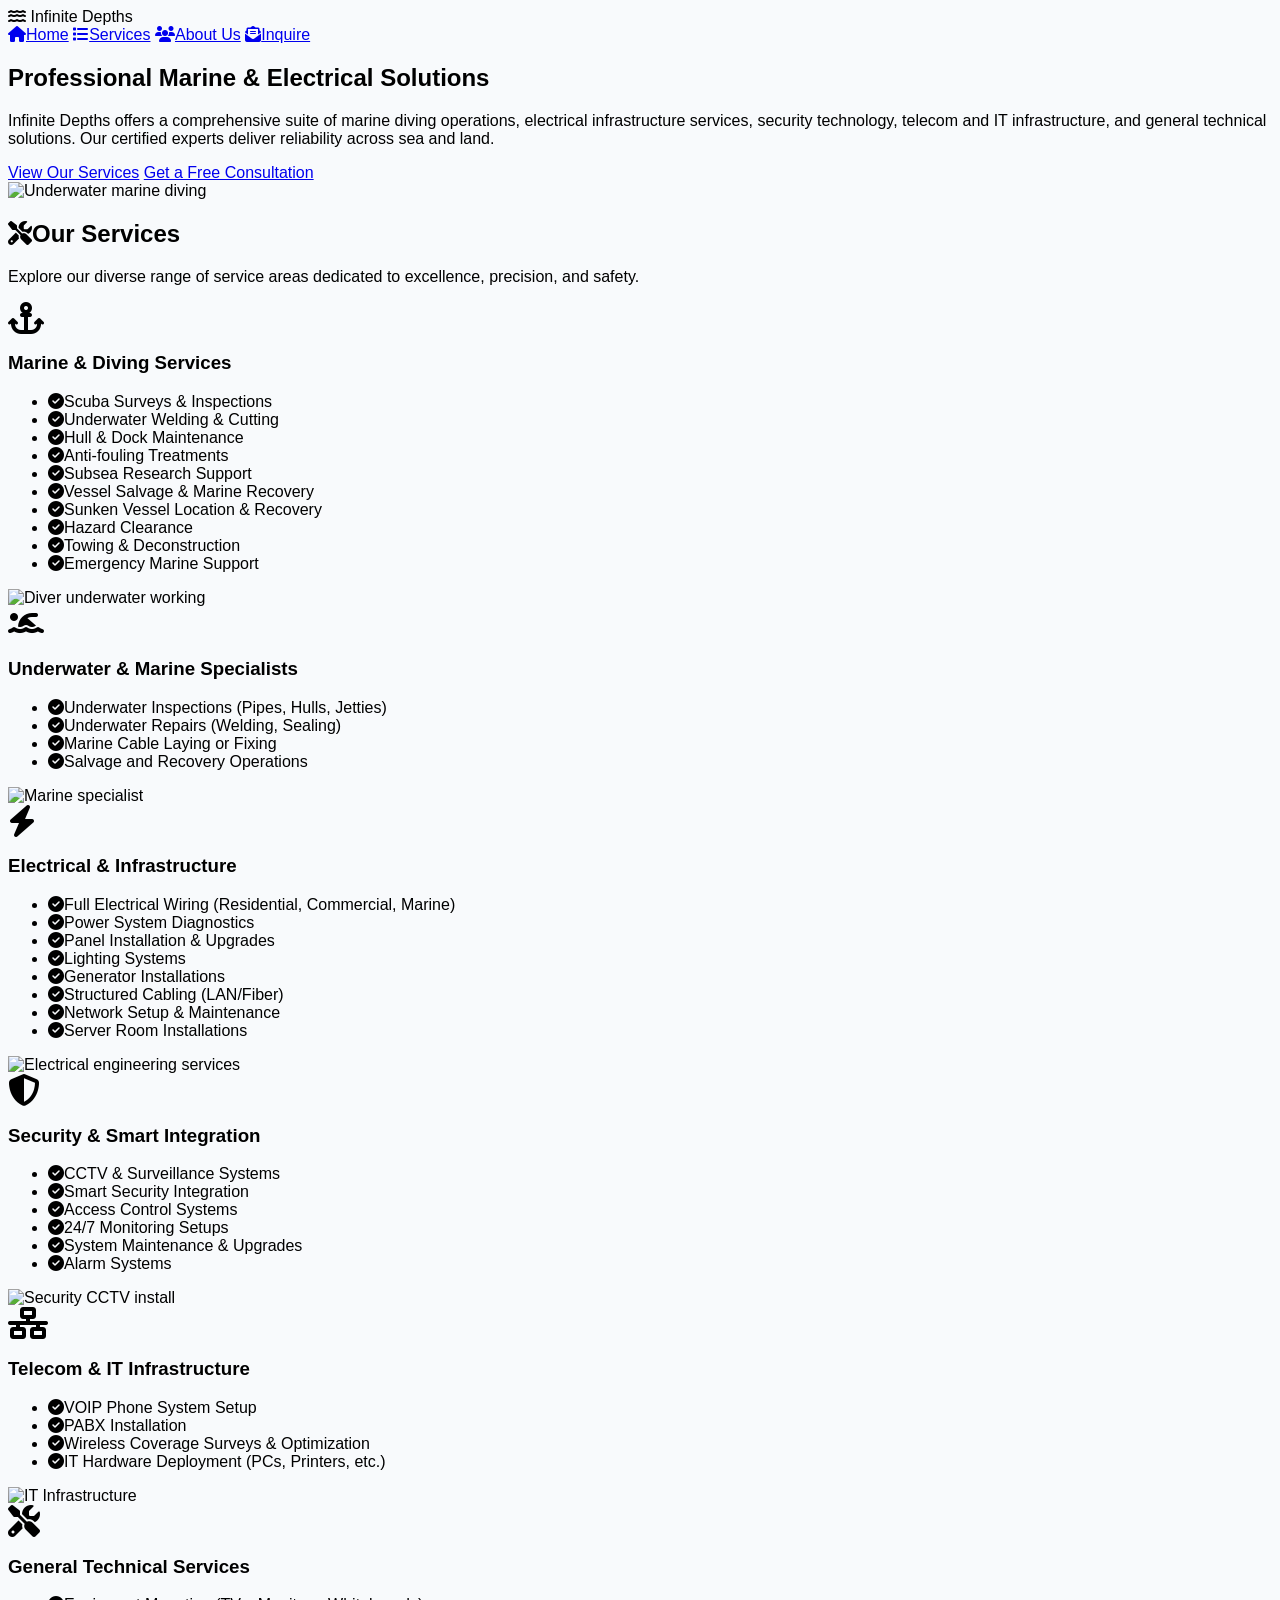
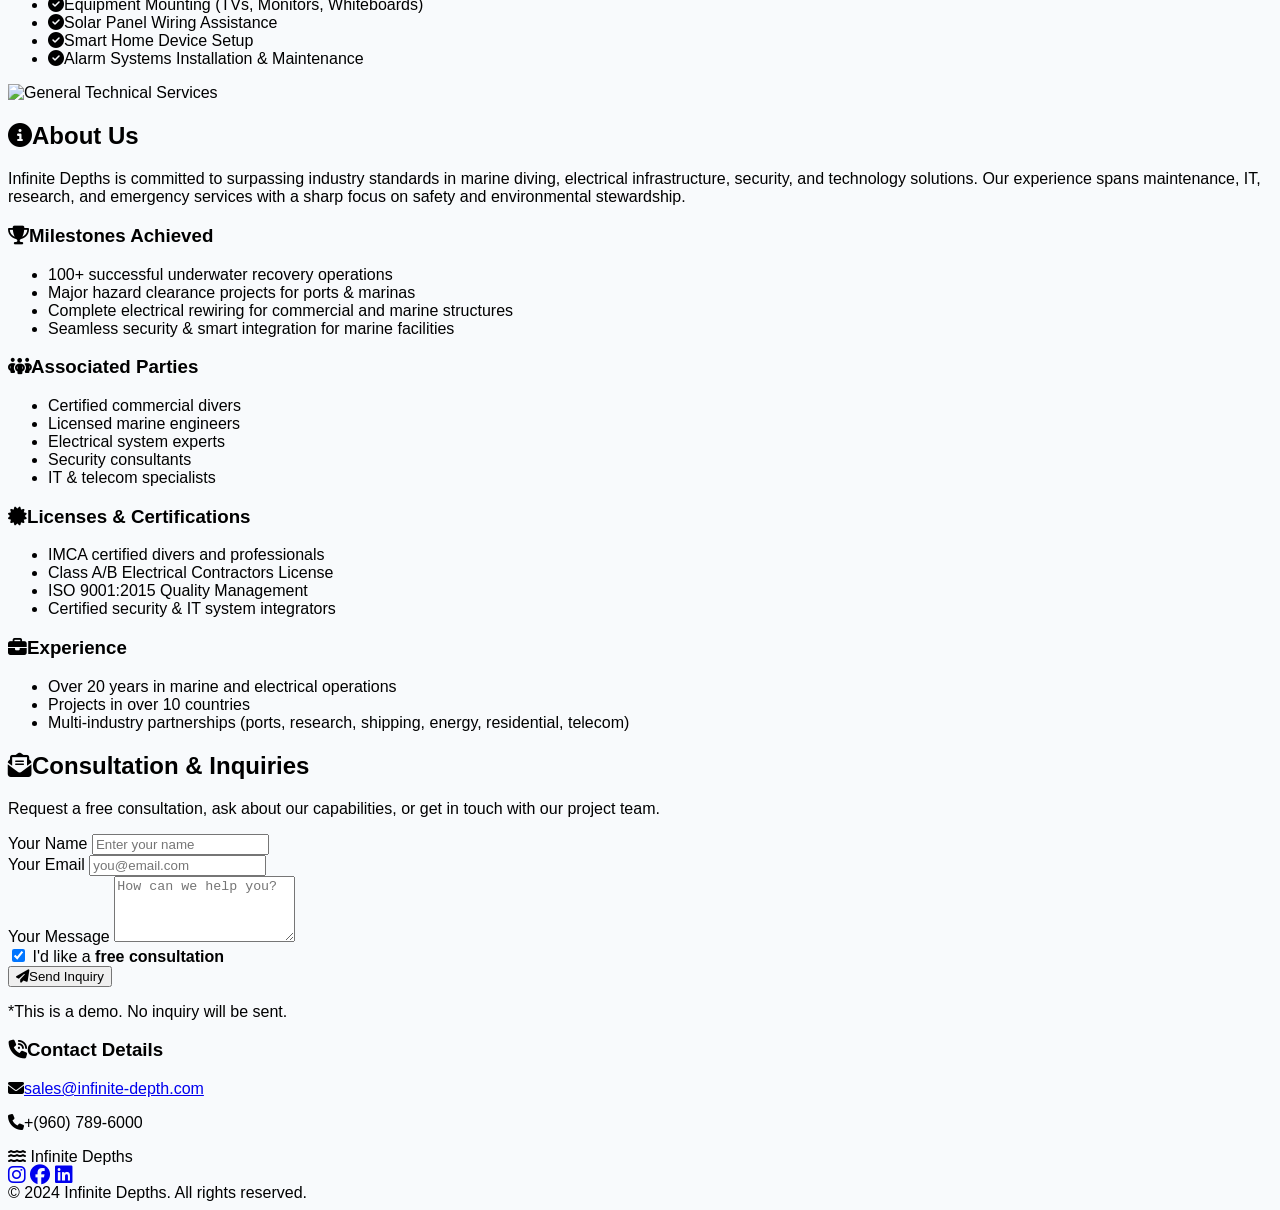
==== commit fdd83e9d: "Add files via upload" ====
--- a/index.html
+++ b/index.html
@@ -1,688 +1,280 @@
-<!DOCTYPE html>
-<html lang="en-US">
-<head>
-	<meta charset="UTF-8">
-	<meta name="viewport" content="width=device-width, initial-scale=1">
-<meta name="robots" content="max-image-preview:large">
-	<style>img:is([sizes="auto" i], [sizes^="auto," i]) { contain-intrinsic-size: 3000px 1500px }</style>
-	<title>Infinite Depths</title>
-<link rel="alternate" type="application/rss+xml" title="Infinite Depths &raquo; Feed" href="/feed/">
-<link rel="alternate" type="application/rss+xml" title="Infinite Depths &raquo; Comments Feed" href="/comments/feed/">
-<script>
-window._wpemojiSettings = {"baseUrl":"https:\/\/s.w.org\/images\/core\/emoji\/15.0.3\/72x72\/","ext":".png","svgUrl":"https:\/\/s.w.org\/images\/core\/emoji\/15.0.3\/svg\/","svgExt":".svg","source":{"concatemoji":"\/wp-includes\/js\/wp-emoji-release.min.js?ver=6.7.2"}};
-/*! This file is auto-generated */
-!function(i,n){var o,s,e;function c(e){try{var t={supportTests:e,timestamp:(new Date).valueOf()};sessionStorage.setItem(o,JSON.stringify(t))}catch(e){}}function p(e,t,n){e.clearRect(0,0,e.canvas.width,e.canvas.height),e.fillText(t,0,0);var t=new Uint32Array(e.getImageData(0,0,e.canvas.width,e.canvas.height).data),r=(e.clearRect(0,0,e.canvas.width,e.canvas.height),e.fillText(n,0,0),new Uint32Array(e.getImageData(0,0,e.canvas.width,e.canvas.height).data));return t.every(function(e,t){return e===r[t]})}function u(e,t,n){switch(t){case"flag":return n(e,"🏳️‍⚧️","🏳️​⚧️")?!1:!n(e,"🇺🇳","🇺​🇳")&&!n(e,"🏴󠁧󠁢󠁥󠁮󠁧󠁿","🏴​󠁧​󠁢​󠁥​󠁮​󠁧​󠁿");case"emoji":return!n(e,"🐦‍⬛","🐦​⬛")}return!1}function f(e,t,n){var r="undefined"!=typeof WorkerGlobalScope&&self instanceof WorkerGlobalScope?new OffscreenCanvas(300,150):i.createElement("canvas"),a=r.getContext("2d",{willReadFrequently:!0}),o=(a.textBaseline="top",a.font="600 32px Arial",{});return e.forEach(function(e){o[e]=t(a,e,n)}),o}function t(e){var t=i.createElement("script");t.src=e,t.defer=!0,i.head.appendChild(t)}"undefined"!=typeof Promise&&(o="wpEmojiSettingsSupports",s=["flag","emoji"],n.supports={everything:!0,everythingExceptFlag:!0},e=new Promise(function(e){i.addEventListener("DOMContentLoaded",e,{once:!0})}),new Promise(function(t){var n=function(){try{var e=JSON.parse(sessionStorage.getItem(o));if("object"==typeof e&&"number"==typeof e.timestamp&&(new Date).valueOf()<e.timestamp+604800&&"object"==typeof e.supportTests)return e.supportTests}catch(e){}return null}();if(!n){if("undefined"!=typeof Worker&&"undefined"!=typeof OffscreenCanvas&&"undefined"!=typeof URL&&URL.createObjectURL&&"undefined"!=typeof Blob)try{var e="postMessage("+f.toString()+"("+[JSON.stringify(s),u.toString(),p.toString()].join(",")+"));",r=new Blob([e],{type:"text/javascript"}),a=new Worker(URL.createObjectURL(r),{name:"wpTestEmojiSupports"});return void(a.onmessage=function(e){c(n=e.data),a.terminate(),t(n)})}catch(e){}c(n=f(s,u,p))}t(n)}).then(function(e){for(var t in e)n.supports[t]=e[t],n.supports.everything=n.supports.everything&&n.supports[t],"flag"!==t&&(n.supports.everythingExceptFlag=n.supports.everythingExceptFlag&&n.supports[t]);n.supports.everythingExceptFlag=n.supports.everythingExceptFlag&&!n.supports.flag,n.DOMReady=!1,n.readyCallback=function(){n.DOMReady=!0}}).then(function(){return e}).then(function(){var e;n.supports.everything||(n.readyCallback(),(e=n.source||{}).concatemoji?t(e.concatemoji):e.wpemoji&&e.twemoji&&(t(e.twemoji),t(e.wpemoji)))}))}((window,document),window._wpemojiSettings);
-</script>
-<style id="wp-block-site-title-inline-css">.wp-block-site-title{box-sizing:border-box}.wp-block-site-title :where(a){color:inherit;font-family:inherit;font-size:inherit;font-style:inherit;font-weight:inherit;letter-spacing:inherit;line-height:inherit;text-decoration:inherit}</style>
-<style id="wp-block-group-inline-css">.wp-block-group{box-sizing:border-box}:where(.wp-block-group.wp-block-group-is-layout-constrained){position:relative}</style>
-<style id="wp-block-page-list-inline-css">.wp-block-navigation .wp-block-page-list{align-items:var(--navigation-layout-align,initial);background-color:inherit;display:flex;flex-direction:var(--navigation-layout-direction,initial);flex-wrap:var(--navigation-layout-wrap,wrap);justify-content:var(--navigation-layout-justify,initial)}.wp-block-navigation .wp-block-navigation-item{background-color:inherit}</style>
-<link rel="stylesheet" id="wp-block-navigation-css" href="/wp-includes/blocks/navigation/style.min.css?ver=6.7.2" media="all">
-<style id="wp-block-button-inline-css">.wp-block-button__link{box-sizing:border-box;cursor:pointer;display:inline-block;text-align:center;word-break:break-word}.wp-block-button__link.aligncenter{text-align:center}.wp-block-button__link.alignright{text-align:right}:where(.wp-block-button__link){border-radius:9999px;box-shadow:none;padding:calc(.667em + 2px) calc(1.333em + 2px);text-decoration:none}.wp-block-button[style*=text-decoration] .wp-block-button__link{text-decoration:inherit}.wp-block-buttons>.wp-block-button.has-custom-width{max-width:none}.wp-block-buttons>.wp-block-button.has-custom-width .wp-block-button__link{width:100%}.wp-block-buttons>.wp-block-button.has-custom-font-size .wp-block-button__link{font-size:inherit}.wp-block-buttons>.wp-block-button.wp-block-button__width-25{width:calc(25% - var(--wp--style--block-gap, .5em)*.75)}.wp-block-buttons>.wp-block-button.wp-block-button__width-50{width:calc(50% - var(--wp--style--block-gap, .5em)*.5)}.wp-block-buttons>.wp-block-button.wp-block-button__width-75{width:calc(75% - var(--wp--style--block-gap, .5em)*.25)}.wp-block-buttons>.wp-block-button.wp-block-button__width-100{flex-basis:100%;width:100%}.wp-block-buttons.is-vertical>.wp-block-button.wp-block-button__width-25{width:25%}.wp-block-buttons.is-vertical>.wp-block-button.wp-block-button__width-50{width:50%}.wp-block-buttons.is-vertical>.wp-block-button.wp-block-button__width-75{width:75%}.wp-block-button.is-style-squared,.wp-block-button__link.wp-block-button.is-style-squared{border-radius:0}.wp-block-button.no-border-radius,.wp-block-button__link.no-border-radius{border-radius:0!important}:root :where(.wp-block-button .wp-block-button__link.is-style-outline),:root :where(.wp-block-button.is-style-outline>.wp-block-button__link){border:2px solid;padding:.667em 1.333em}:root :where(.wp-block-button .wp-block-button__link.is-style-outline:not(.has-text-color)),:root :where(.wp-block-button.is-style-outline>.wp-block-button__link:not(.has-text-color)){color:currentColor}:root :where(.wp-block-button .wp-block-button__link.is-style-outline:not(.has-background)),:root :where(.wp-block-button.is-style-outline>.wp-block-button__link:not(.has-background)){background-color:initial;background-image:none}</style>
-<style id="wp-block-buttons-inline-css">.wp-block-buttons.is-vertical{flex-direction:column}.wp-block-buttons.is-vertical>.wp-block-button:last-child{margin-bottom:0}.wp-block-buttons>.wp-block-button{display:inline-block;margin:0}.wp-block-buttons.is-content-justification-left{justify-content:flex-start}.wp-block-buttons.is-content-justification-left.is-vertical{align-items:flex-start}.wp-block-buttons.is-content-justification-center{justify-content:center}.wp-block-buttons.is-content-justification-center.is-vertical{align-items:center}.wp-block-buttons.is-content-justification-right{justify-content:flex-end}.wp-block-buttons.is-content-justification-right.is-vertical{align-items:flex-end}.wp-block-buttons.is-content-justification-space-between{justify-content:space-between}.wp-block-buttons.aligncenter{text-align:center}.wp-block-buttons:not(.is-content-justification-space-between,.is-content-justification-right,.is-content-justification-left,.is-content-justification-center) .wp-block-button.aligncenter{margin-left:auto;margin-right:auto;width:100%}.wp-block-buttons[style*=text-decoration] .wp-block-button,.wp-block-buttons[style*=text-decoration] .wp-block-button__link{text-decoration:inherit}.wp-block-buttons.has-custom-font-size .wp-block-button__link{font-size:inherit}.wp-block-button.aligncenter{text-align:center}</style>
-<style id="wp-block-heading-inline-css">h1.has-background,h2.has-background,h3.has-background,h4.has-background,h5.has-background,h6.has-background{padding:1.25em 2.375em}h1.has-text-align-left[style*=writing-mode]:where([style*=vertical-lr]),h1.has-text-align-right[style*=writing-mode]:where([style*=vertical-rl]),h2.has-text-align-left[style*=writing-mode]:where([style*=vertical-lr]),h2.has-text-align-right[style*=writing-mode]:where([style*=vertical-rl]),h3.has-text-align-left[style*=writing-mode]:where([style*=vertical-lr]),h3.has-text-align-right[style*=writing-mode]:where([style*=vertical-rl]),h4.has-text-align-left[style*=writing-mode]:where([style*=vertical-lr]),h4.has-text-align-right[style*=writing-mode]:where([style*=vertical-rl]),h5.has-text-align-left[style*=writing-mode]:where([style*=vertical-lr]),h5.has-text-align-right[style*=writing-mode]:where([style*=vertical-rl]),h6.has-text-align-left[style*=writing-mode]:where([style*=vertical-lr]),h6.has-text-align-right[style*=writing-mode]:where([style*=vertical-rl]){rotate:180deg}</style>
-<style id="wp-block-paragraph-inline-css">.is-small-text{font-size:.875em}.is-regular-text{font-size:1em}.is-large-text{font-size:2.25em}.is-larger-text{font-size:3em}.has-drop-cap:not(:focus):first-letter{float:left;font-size:8.4em;font-style:normal;font-weight:100;line-height:.68;margin:.05em .1em 0 0;text-transform:uppercase}body.rtl .has-drop-cap:not(:focus):first-letter{float:none;margin-left:.1em}p.has-drop-cap.has-background{overflow:hidden}:root :where(p.has-background){padding:1.25em 2.375em}:where(p.has-text-color:not(.has-link-color)) a{color:inherit}p.has-text-align-left[style*="writing-mode:vertical-lr"],p.has-text-align-right[style*="writing-mode:vertical-rl"]{rotate:180deg}</style>
-<link rel="stylesheet" id="wp-block-cover-css" href="/wp-includes/blocks/cover/style.min.css?ver=6.7.2" media="all">
-<style id="wp-block-columns-inline-css">.wp-block-columns{align-items:normal!important;box-sizing:border-box;display:flex;flex-wrap:wrap!important}@media (min-width:782px){.wp-block-columns{flex-wrap:nowrap!important}}.wp-block-columns.are-vertically-aligned-top{align-items:flex-start}.wp-block-columns.are-vertically-aligned-center{align-items:center}.wp-block-columns.are-vertically-aligned-bottom{align-items:flex-end}@media (max-width:781px){.wp-block-columns:not(.is-not-stacked-on-mobile)>.wp-block-column{flex-basis:100%!important}}@media (min-width:782px){.wp-block-columns:not(.is-not-stacked-on-mobile)>.wp-block-column{flex-basis:0;flex-grow:1}.wp-block-columns:not(.is-not-stacked-on-mobile)>.wp-block-column[style*=flex-basis]{flex-grow:0}}.wp-block-columns.is-not-stacked-on-mobile{flex-wrap:nowrap!important}.wp-block-columns.is-not-stacked-on-mobile>.wp-block-column{flex-basis:0;flex-grow:1}.wp-block-columns.is-not-stacked-on-mobile>.wp-block-column[style*=flex-basis]{flex-grow:0}:where(.wp-block-columns){margin-bottom:1.75em}:where(.wp-block-columns.has-background){padding:1.25em 2.375em}.wp-block-column{flex-grow:1;min-width:0;overflow-wrap:break-word;word-break:break-word}.wp-block-column.is-vertically-aligned-top{align-self:flex-start}.wp-block-column.is-vertically-aligned-center{align-self:center}.wp-block-column.is-vertically-aligned-bottom{align-self:flex-end}.wp-block-column.is-vertically-aligned-stretch{align-self:stretch}.wp-block-column.is-vertically-aligned-bottom,.wp-block-column.is-vertically-aligned-center,.wp-block-column.is-vertically-aligned-top{width:100%}</style>
-<style id="wp-block-details-inline-css">.wp-block-details{box-sizing:border-box}.wp-block-details summary{cursor:pointer}</style>
-<link rel="stylesheet" id="wp-block-image-css" href="/wp-includes/blocks/image/style.min.css?ver=6.7.2" media="all">
-<link rel="stylesheet" id="wp-block-social-links-css" href="/wp-includes/blocks/social-links/style.min.css?ver=6.7.2" media="all">
-<style id="wp-block-post-featured-image-inline-css">.wp-block-post-featured-image{margin-left:0;margin-right:0}.wp-block-post-featured-image a{display:block;height:100%}.wp-block-post-featured-image :where(img){box-sizing:border-box;height:auto;max-width:100%;vertical-align:bottom;width:100%}.wp-block-post-featured-image.alignfull img,.wp-block-post-featured-image.alignwide img{width:100%}.wp-block-post-featured-image .wp-block-post-featured-image__overlay.has-background-dim{background-color:#000;inset:0;position:absolute}.wp-block-post-featured-image{position:relative}.wp-block-post-featured-image .wp-block-post-featured-image__overlay.has-background-gradient{background-color:initial}.wp-block-post-featured-image .wp-block-post-featured-image__overlay.has-background-dim-0{opacity:0}.wp-block-post-featured-image .wp-block-post-featured-image__overlay.has-background-dim-10{opacity:.1}.wp-block-post-featured-image .wp-block-post-featured-image__overlay.has-background-dim-20{opacity:.2}.wp-block-post-featured-image .wp-block-post-featured-image__overlay.has-background-dim-30{opacity:.3}.wp-block-post-featured-image .wp-block-post-featured-image__overlay.has-background-dim-40{opacity:.4}.wp-block-post-featured-image .wp-block-post-featured-image__overlay.has-background-dim-50{opacity:.5}.wp-block-post-featured-image .wp-block-post-featured-image__overlay.has-background-dim-60{opacity:.6}.wp-block-post-featured-image .wp-block-post-featured-image__overlay.has-background-dim-70{opacity:.7}.wp-block-post-featured-image .wp-block-post-featured-image__overlay.has-background-dim-80{opacity:.8}.wp-block-post-featured-image .wp-block-post-featured-image__overlay.has-background-dim-90{opacity:.9}.wp-block-post-featured-image .wp-block-post-featured-image__overlay.has-background-dim-100{opacity:1}.wp-block-post-featured-image:where(.alignleft,.alignright){width:100%}</style>
-<style id="wp-block-post-date-inline-css">.wp-block-post-date{box-sizing:border-box}</style>
-<style id="wp-block-post-title-inline-css">.wp-block-post-title{box-sizing:border-box;word-break:break-word}.wp-block-post-title :where(a){display:inline-block;font-family:inherit;font-size:inherit;font-style:inherit;font-weight:inherit;letter-spacing:inherit;line-height:inherit;text-decoration:inherit}</style>
-<style id="wp-block-post-excerpt-inline-css">:where(.wp-block-post-excerpt){box-sizing:border-box;margin-bottom:var(--wp--style--block-gap);margin-top:var(--wp--style--block-gap)}.wp-block-post-excerpt__excerpt{margin-bottom:0;margin-top:0}.wp-block-post-excerpt__more-text{margin-bottom:0;margin-top:var(--wp--style--block-gap)}.wp-block-post-excerpt__more-link{display:inline-block}</style>
-<style id="wp-block-post-template-inline-css">.wp-block-post-template{list-style:none;margin-bottom:0;margin-top:0;max-width:100%;padding:0}.wp-block-post-template.is-flex-container{display:flex;flex-direction:row;flex-wrap:wrap;gap:1.25em}.wp-block-post-template.is-flex-container>li{margin:0;width:100%}@media (min-width:600px){.wp-block-post-template.is-flex-container.is-flex-container.columns-2>li{width:calc(50% - .625em)}.wp-block-post-template.is-flex-container.is-flex-container.columns-3>li{width:calc(33.33333% - .83333em)}.wp-block-post-template.is-flex-container.is-flex-container.columns-4>li{width:calc(25% - .9375em)}.wp-block-post-template.is-flex-container.is-flex-container.columns-5>li{width:calc(20% - 1em)}.wp-block-post-template.is-flex-container.is-flex-container.columns-6>li{width:calc(16.66667% - 1.04167em)}}@media (max-width:600px){.wp-block-post-template-is-layout-grid.wp-block-post-template-is-layout-grid.wp-block-post-template-is-layout-grid.wp-block-post-template-is-layout-grid{grid-template-columns:1fr}}.wp-block-post-template-is-layout-constrained>li>.alignright,.wp-block-post-template-is-layout-flow>li>.alignright{float:right;margin-inline-end:0;margin-inline-start:2em}.wp-block-post-template-is-layout-constrained>li>.alignleft,.wp-block-post-template-is-layout-flow>li>.alignleft{float:left;margin-inline-end:2em;margin-inline-start:0}.wp-block-post-template-is-layout-constrained>li>.aligncenter,.wp-block-post-template-is-layout-flow>li>.aligncenter{margin-inline-end:auto;margin-inline-start:auto}</style>
-<style id="wp-block-site-tagline-inline-css">.wp-block-site-tagline{box-sizing:border-box}</style>
-<style id="wp-emoji-styles-inline-css">img.wp-smiley, img.emoji {
-		display: inline !important;
-		border: none !important;
-		box-shadow: none !important;
-		height: 1em !important;
-		width: 1em !important;
-		margin: 0 0.07em !important;
-		vertical-align: -0.1em !important;
-		background: none !important;
-		padding: 0 !important;
-	}</style>
-<style id="wp-block-library-inline-css">:root{--wp-admin-theme-color:#007cba;--wp-admin-theme-color--rgb:0,124,186;--wp-admin-theme-color-darker-10:#006ba1;--wp-admin-theme-color-darker-10--rgb:0,107,161;--wp-admin-theme-color-darker-20:#005a87;--wp-admin-theme-color-darker-20--rgb:0,90,135;--wp-admin-border-width-focus:2px;--wp-block-synced-color:#7a00df;--wp-block-synced-color--rgb:122,0,223;--wp-bound-block-color:var(--wp-block-synced-color)}@media (min-resolution:192dpi){:root{--wp-admin-border-width-focus:1.5px}}.wp-element-button{cursor:pointer}:root{--wp--preset--font-size--normal:16px;--wp--preset--font-size--huge:42px}:root .has-very-light-gray-background-color{background-color:#eee}:root .has-very-dark-gray-background-color{background-color:#313131}:root .has-very-light-gray-color{color:#eee}:root .has-very-dark-gray-color{color:#313131}:root .has-vivid-green-cyan-to-vivid-cyan-blue-gradient-background{background:linear-gradient(135deg,#00d084,#0693e3)}:root .has-purple-crush-gradient-background{background:linear-gradient(135deg,#34e2e4,#4721fb 50%,#ab1dfe)}:root .has-hazy-dawn-gradient-background{background:linear-gradient(135deg,#faaca8,#dad0ec)}:root .has-subdued-olive-gradient-background{background:linear-gradient(135deg,#fafae1,#67a671)}:root .has-atomic-cream-gradient-background{background:linear-gradient(135deg,#fdd79a,#004a59)}:root .has-nightshade-gradient-background{background:linear-gradient(135deg,#330968,#31cdcf)}:root .has-midnight-gradient-background{background:linear-gradient(135deg,#020381,#2874fc)}.has-regular-font-size{font-size:1em}.has-larger-font-size{font-size:2.625em}.has-normal-font-size{font-size:var(--wp--preset--font-size--normal)}.has-huge-font-size{font-size:var(--wp--preset--font-size--huge)}.has-text-align-center{text-align:center}.has-text-align-left{text-align:left}.has-text-align-right{text-align:right}#end-resizable-editor-section{display:none}.aligncenter{clear:both}.items-justified-left{justify-content:flex-start}.items-justified-center{justify-content:center}.items-justified-right{justify-content:flex-end}.items-justified-space-between{justify-content:space-between}.screen-reader-text{border:0;clip:rect(1px,1px,1px,1px);clip-path:inset(50%);height:1px;margin:-1px;overflow:hidden;padding:0;position:absolute;width:1px;word-wrap:normal!important}.screen-reader-text:focus{background-color:#ddd;clip:auto!important;clip-path:none;color:#444;display:block;font-size:1em;height:auto;left:5px;line-height:normal;padding:15px 23px 14px;text-decoration:none;top:5px;width:auto;z-index:100000}html :where(.has-border-color){border-style:solid}html :where([style*=border-top-color]){border-top-style:solid}html :where([style*=border-right-color]){border-right-style:solid}html :where([style*=border-bottom-color]){border-bottom-style:solid}html :where([style*=border-left-color]){border-left-style:solid}html :where([style*=border-width]){border-style:solid}html :where([style*=border-top-width]){border-top-style:solid}html :where([style*=border-right-width]){border-right-style:solid}html :where([style*=border-bottom-width]){border-bottom-style:solid}html :where([style*=border-left-width]){border-left-style:solid}html :where(img[class*=wp-image-]){height:auto;max-width:100%}:where(figure){margin:0 0 1em}html :where(.is-position-sticky){--wp-admin--admin-bar--position-offset:var(--wp-admin--admin-bar--height,0px)}@media screen and (max-width:600px){html :where(.is-position-sticky){--wp-admin--admin-bar--position-offset:0px}}</style>
-<link rel="stylesheet" id="gutentools-style-css" href="/wp-content/themes/gutentools/style.css?ver=1.0" media="all">
-<link rel="stylesheet" id="fontawesome-css" href="/wp-content/themes/gutentools/assets/font-awesome/css/all.css?ver=5.15.3" media="all">
-<link rel="stylesheet" id="animatecss-css" href="/wp-content/themes/gutentools/assets/css/animate.css?ver=6.7.2" media="all">
-<style id="global-styles-inline-css">:root{--wp--preset--aspect-ratio--square: 1;--wp--preset--aspect-ratio--4-3: 4/3;--wp--preset--aspect-ratio--3-4: 3/4;--wp--preset--aspect-ratio--3-2: 3/2;--wp--preset--aspect-ratio--2-3: 2/3;--wp--preset--aspect-ratio--16-9: 16/9;--wp--preset--aspect-ratio--9-16: 9/16;--wp--preset--color--black: #000;--wp--preset--color--cyan-bluish-gray: #abb8c3;--wp--preset--color--white: #fff;--wp--preset--color--pale-pink: #f78da7;--wp--preset--color--vivid-red: #cf2e2e;--wp--preset--color--luminous-vivid-orange: #ff6900;--wp--preset--color--luminous-vivid-amber: #fcb900;--wp--preset--color--light-green-cyan: #7bdcb5;--wp--preset--color--vivid-green-cyan: #00d084;--wp--preset--color--pale-cyan-blue: #8ed1fc;--wp--preset--color--vivid-cyan-blue: #0693e3;--wp--preset--color--vivid-purple: #9b51e0;--wp--preset--color--primary: #1F316F;--wp--preset--color--secondary: #1A4870;--wp--preset--color--tertiary: #f8f9f8;--wp--preset--color--secondary-bg: #F9DBBA;--wp--preset--color--base: #F4F4F4;--wp--preset--color--contrast: #0C0C0C;--wp--preset--color--dark-text-color: #121212;--wp--preset--color--link-color: #111111;--wp--preset--color--button-hover-text-color: #f2f2f2;--wp--preset--color--button-hover-color: #2F479F;--wp--preset--gradient--vivid-cyan-blue-to-vivid-purple: linear-gradient(135deg,rgba(6,147,227,1) 0%,rgb(155,81,224) 100%);--wp--preset--gradient--light-green-cyan-to-vivid-green-cyan: linear-gradient(135deg,rgb(122,220,180) 0%,rgb(0,208,130) 100%);--wp--preset--gradient--luminous-vivid-amber-to-luminous-vivid-orange: linear-gradient(135deg,rgba(252,185,0,1) 0%,rgba(255,105,0,1) 100%);--wp--preset--gradient--luminous-vivid-orange-to-vivid-red: linear-gradient(135deg,rgba(255,105,0,1) 0%,rgb(207,46,46) 100%);--wp--preset--gradient--very-light-gray-to-cyan-bluish-gray: linear-gradient(135deg,rgb(238,238,238) 0%,rgb(169,184,195) 100%);--wp--preset--gradient--cool-to-warm-spectrum: linear-gradient(135deg,rgb(74,234,220) 0%,rgb(151,120,209) 20%,rgb(207,42,186) 40%,rgb(238,44,130) 60%,rgb(251,105,98) 80%,rgb(254,248,76) 100%);--wp--preset--gradient--blush-light-purple: linear-gradient(135deg,rgb(255,206,236) 0%,rgb(152,150,240) 100%);--wp--preset--gradient--blush-bordeaux: linear-gradient(135deg,rgb(254,205,165) 0%,rgb(254,45,45) 50%,rgb(107,0,62) 100%);--wp--preset--gradient--luminous-dusk: linear-gradient(135deg,rgb(255,203,112) 0%,rgb(199,81,192) 50%,rgb(65,88,208) 100%);--wp--preset--gradient--pale-ocean: linear-gradient(135deg,rgb(255,245,203) 0%,rgb(182,227,212) 50%,rgb(51,167,181) 100%);--wp--preset--gradient--electric-grass: linear-gradient(135deg,rgb(202,248,128) 0%,rgb(113,206,126) 100%);--wp--preset--gradient--midnight: linear-gradient(135deg,rgb(2,3,129) 0%,rgb(40,116,252) 100%);--wp--preset--gradient--gradient-1: linear-gradient(to bottom, #cfcabe 0%, #F9F9F9 100%);--wp--preset--font-size--small: clamp(0.6rem, 0.6rem + ((1vw - 0.2rem) * 0.49), 0.9rem);--wp--preset--font-size--medium: 1.05rem;--wp--preset--font-size--large: clamp(1.39rem, 1.39rem + ((1vw - 0.2rem) * 0.751), 1.85rem);--wp--preset--font-size--x-large: clamp(1.563rem, 1.563rem + ((1vw - 0.2rem) * 1.734), 2.625rem);--wp--preset--font-size--sml-medium: clamp(0.8rem, 0.8rem + ((1vw - 0.2rem) * 0.327), 1rem);--wp--preset--font-size--mdm-large: clamp(1.188rem, 1.188rem + ((1vw - 0.2rem) * 0.204), 1.313rem);--wp--preset--font-size--xx-large: clamp(1.8rem, 1.8rem + ((1vw - 0.2rem) * 2.367), 3.25rem);--wp--preset--font-family--body: Inter, serif;--wp--preset--spacing--20: min(1.5rem, 2vw);--wp--preset--spacing--30: min(2.5rem, 3vw);--wp--preset--spacing--40: min(4rem, 5vw);--wp--preset--spacing--50: min(6.5rem, 8vw);--wp--preset--spacing--60: min(10.5rem, 13vw);--wp--preset--spacing--70: 3.38rem;--wp--preset--spacing--80: 5.06rem;--wp--preset--spacing--10: 1rem;--wp--preset--shadow--natural: 6px 6px 9px rgba(0, 0, 0, 0.2);--wp--preset--shadow--deep: 12px 12px 50px rgba(0, 0, 0, 0.4);--wp--preset--shadow--sharp: 6px 6px 0px rgba(0, 0, 0, 0.2);--wp--preset--shadow--outlined: 6px 6px 0px -3px rgba(255, 255, 255, 1), 6px 6px rgba(0, 0, 0, 1);--wp--preset--shadow--crisp: 6px 6px 0px rgba(0, 0, 0, 1);}:root { --wp--style--global--content-size: 1300px;--wp--style--global--wide-size: 1300px; }:where(body) { margin: 0; }.wp-site-blocks { padding-top: var(--wp--style--root--padding-top); padding-bottom: var(--wp--style--root--padding-bottom); }.has-global-padding { padding-right: var(--wp--style--root--padding-right); padding-left: var(--wp--style--root--padding-left); }.has-global-padding > .alignfull { margin-right: calc(var(--wp--style--root--padding-right) * -1); margin-left: calc(var(--wp--style--root--padding-left) * -1); }.has-global-padding :where(:not(.alignfull.is-layout-flow) > .has-global-padding:not(.wp-block-block, .alignfull)) { padding-right: 0; padding-left: 0; }.has-global-padding :where(:not(.alignfull.is-layout-flow) > .has-global-padding:not(.wp-block-block, .alignfull)) > .alignfull { margin-left: 0; margin-right: 0; }.wp-site-blocks > .alignleft { float: left; margin-right: 2em; }.wp-site-blocks > .alignright { float: right; margin-left: 2em; }.wp-site-blocks > .aligncenter { justify-content: center; margin-left: auto; margin-right: auto; }:where(.wp-site-blocks) > * { margin-block-start: 1.2rem; margin-block-end: 0; }:where(.wp-site-blocks) > :first-child { margin-block-start: 0; }:where(.wp-site-blocks) > :last-child { margin-block-end: 0; }:root { --wp--style--block-gap: 1.2rem; }:root :where(.is-layout-flow) > :first-child{margin-block-start: 0;}:root :where(.is-layout-flow) > :last-child{margin-block-end: 0;}:root :where(.is-layout-flow) > *{margin-block-start: 1.2rem;margin-block-end: 0;}:root :where(.is-layout-constrained) > :first-child{margin-block-start: 0;}:root :where(.is-layout-constrained) > :last-child{margin-block-end: 0;}:root :where(.is-layout-constrained) > *{margin-block-start: 1.2rem;margin-block-end: 0;}:root :where(.is-layout-flex){gap: 1.2rem;}:root :where(.is-layout-grid){gap: 1.2rem;}.is-layout-flow > .alignleft{float: left;margin-inline-start: 0;margin-inline-end: 2em;}.is-layout-flow > .alignright{float: right;margin-inline-start: 2em;margin-inline-end: 0;}.is-layout-flow > .aligncenter{margin-left: auto !important;margin-right: auto !important;}.is-layout-constrained > .alignleft{float: left;margin-inline-start: 0;margin-inline-end: 2em;}.is-layout-constrained > .alignright{float: right;margin-inline-start: 2em;margin-inline-end: 0;}.is-layout-constrained > .aligncenter{margin-left: auto !important;margin-right: auto !important;}.is-layout-constrained > :where(:not(.alignleft):not(.alignright):not(.alignfull)){max-width: var(--wp--style--global--content-size);margin-left: auto !important;margin-right: auto !important;}.is-layout-constrained > .alignwide{max-width: var(--wp--style--global--wide-size);}body .is-layout-flex{display: flex;}.is-layout-flex{flex-wrap: wrap;align-items: center;}.is-layout-flex > :is(*, div){margin: 0;}body .is-layout-grid{display: grid;}.is-layout-grid > :is(*, div){margin: 0;}body{background-color: var(--wp--preset--color--white);color: var(--wp--preset--color--black);font-family: var(--wp--preset--font-family--body);font-size: var(--wp--preset--font-size--medium);font-style: normal;font-weight: 400;line-height: 1.6;--wp--style--root--padding-top: 0px;--wp--style--root--padding-right: var(--wp--preset--spacing--50);--wp--style--root--padding-bottom: 0px;--wp--style--root--padding-left: var(--wp--preset--spacing--50);}a:where(:not(.wp-element-button)){color: var(--wp--preset--color--contrast);text-decoration: underline;}:root :where(a:where(:not(.wp-element-button)):hover){text-decoration: none;}h1, h2, h3, h4, h5, h6{color: var(--wp--preset--color--contrast);font-weight: 500;line-height: 1.2;}h1{font-family: var(--wp--preset--font-family--body);font-size: var(--wp--preset--font-size--xx-large);line-height: 1.15;}h2{font-family: var(--wp--preset--font-family--body);font-size: var(--wp--preset--font-size--x-large);}h3{font-family: var(--wp--preset--font-family--body);font-size: var(--wp--preset--font-size--large);}h4{font-size: var(--wp--preset--font-size--mdm-large);}h5{font-size: var(--wp--preset--font-size--medium);}h6{font-size: var(--wp--preset--font-size--small);}:root :where(.wp-element-button, .wp-block-button__link){background-color: #32373c;border-width: 0;color: #fff;font-family: inherit;font-size: inherit;line-height: inherit;padding: calc(0.667em + 2px) calc(1.333em + 2px);text-decoration: none;}:root :where(.wp-element-caption, .wp-block-audio figcaption, .wp-block-embed figcaption, .wp-block-gallery figcaption, .wp-block-image figcaption, .wp-block-table figcaption, .wp-block-video figcaption){color: var(--wp--preset--color--contrast);font-size: 0.8rem;}.has-black-color{color: var(--wp--preset--color--black) !important;}.has-cyan-bluish-gray-color{color: var(--wp--preset--color--cyan-bluish-gray) !important;}.has-white-color{color: var(--wp--preset--color--white) !important;}.has-pale-pink-color{color: var(--wp--preset--color--pale-pink) !important;}.has-vivid-red-color{color: var(--wp--preset--color--vivid-red) !important;}.has-luminous-vivid-orange-color{color: var(--wp--preset--color--luminous-vivid-orange) !important;}.has-luminous-vivid-amber-color{color: var(--wp--preset--color--luminous-vivid-amber) !important;}.has-light-green-cyan-color{color: var(--wp--preset--color--light-green-cyan) !important;}.has-vivid-green-cyan-color{color: var(--wp--preset--color--vivid-green-cyan) !important;}.has-pale-cyan-blue-color{color: var(--wp--preset--color--pale-cyan-blue) !important;}.has-vivid-cyan-blue-color{color: var(--wp--preset--color--vivid-cyan-blue) !important;}.has-vivid-purple-color{color: var(--wp--preset--color--vivid-purple) !important;}.has-primary-color{color: var(--wp--preset--color--primary) !important;}.has-secondary-color{color: var(--wp--preset--color--secondary) !important;}.has-tertiary-color{color: var(--wp--preset--color--tertiary) !important;}.has-secondary-bg-color{color: var(--wp--preset--color--secondary-bg) !important;}.has-base-color{color: var(--wp--preset--color--base) !important;}.has-contrast-color{color: var(--wp--preset--color--contrast) !important;}.has-dark-text-color-color{color: var(--wp--preset--color--dark-text-color) !important;}.has-link-color-color{color: var(--wp--preset--color--link-color) !important;}.has-button-hover-text-color-color{color: var(--wp--preset--color--button-hover-text-color) !important;}.has-button-hover-color-color{color: var(--wp--preset--color--button-hover-color) !important;}.has-black-background-color{background-color: var(--wp--preset--color--black) !important;}.has-cyan-bluish-gray-background-color{background-color: var(--wp--preset--color--cyan-bluish-gray) !important;}.has-white-background-color{background-color: var(--wp--preset--color--white) !important;}.has-pale-pink-background-color{background-color: var(--wp--preset--color--pale-pink) !important;}.has-vivid-red-background-color{background-color: var(--wp--preset--color--vivid-red) !important;}.has-luminous-vivid-orange-background-color{background-color: var(--wp--preset--color--luminous-vivid-orange) !important;}.has-luminous-vivid-amber-background-color{background-color: var(--wp--preset--color--luminous-vivid-amber) !important;}.has-light-green-cyan-background-color{background-color: var(--wp--preset--color--light-green-cyan) !important;}.has-vivid-green-cyan-background-color{background-color: var(--wp--preset--color--vivid-green-cyan) !important;}.has-pale-cyan-blue-background-color{background-color: var(--wp--preset--color--pale-cyan-blue) !important;}.has-vivid-cyan-blue-background-color{background-color: var(--wp--preset--color--vivid-cyan-blue) !important;}.has-vivid-purple-background-color{background-color: var(--wp--preset--color--vivid-purple) !important;}.has-primary-background-color{background-color: var(--wp--preset--color--primary) !important;}.has-secondary-background-color{background-color: var(--wp--preset--color--secondary) !important;}.has-tertiary-background-color{background-color: var(--wp--preset--color--tertiary) !important;}.has-secondary-bg-background-color{background-color: var(--wp--preset--color--secondary-bg) !important;}.has-base-background-color{background-color: var(--wp--preset--color--base) !important;}.has-contrast-background-color{background-color: var(--wp--preset--color--contrast) !important;}.has-dark-text-color-background-color{background-color: var(--wp--preset--color--dark-text-color) !important;}.has-link-color-background-color{background-color: var(--wp--preset--color--link-color) !important;}.has-button-hover-text-color-background-color{background-color: var(--wp--preset--color--button-hover-text-color) !important;}.has-button-hover-color-background-color{background-color: var(--wp--preset--color--button-hover-color) !important;}.has-black-border-color{border-color: var(--wp--preset--color--black) !important;}.has-cyan-bluish-gray-border-color{border-color: var(--wp--preset--color--cyan-bluish-gray) !important;}.has-white-border-color{border-color: var(--wp--preset--color--white) !important;}.has-pale-pink-border-color{border-color: var(--wp--preset--color--pale-pink) !important;}.has-vivid-red-border-color{border-color: var(--wp--preset--color--vivid-red) !important;}.has-luminous-vivid-orange-border-color{border-color: var(--wp--preset--color--luminous-vivid-orange) !important;}.has-luminous-vivid-amber-border-color{border-color: var(--wp--preset--color--luminous-vivid-amber) !important;}.has-light-green-cyan-border-color{border-color: var(--wp--preset--color--light-green-cyan) !important;}.has-vivid-green-cyan-border-color{border-color: var(--wp--preset--color--vivid-green-cyan) !important;}.has-pale-cyan-blue-border-color{border-color: var(--wp--preset--color--pale-cyan-blue) !important;}.has-vivid-cyan-blue-border-color{border-color: var(--wp--preset--color--vivid-cyan-blue) !important;}.has-vivid-purple-border-color{border-color: var(--wp--preset--color--vivid-purple) !important;}.has-primary-border-color{border-color: var(--wp--preset--color--primary) !important;}.has-secondary-border-color{border-color: var(--wp--preset--color--secondary) !important;}.has-tertiary-border-color{border-color: var(--wp--preset--color--tertiary) !important;}.has-secondary-bg-border-color{border-color: var(--wp--preset--color--secondary-bg) !important;}.has-base-border-color{border-color: var(--wp--preset--color--base) !important;}.has-contrast-border-color{border-color: var(--wp--preset--color--contrast) !important;}.has-dark-text-color-border-color{border-color: var(--wp--preset--color--dark-text-color) !important;}.has-link-color-border-color{border-color: var(--wp--preset--color--link-color) !important;}.has-button-hover-text-color-border-color{border-color: var(--wp--preset--color--button-hover-text-color) !important;}.has-button-hover-color-border-color{border-color: var(--wp--preset--color--button-hover-color) !important;}.has-vivid-cyan-blue-to-vivid-purple-gradient-background{background: var(--wp--preset--gradient--vivid-cyan-blue-to-vivid-purple) !important;}.has-light-green-cyan-to-vivid-green-cyan-gradient-background{background: var(--wp--preset--gradient--light-green-cyan-to-vivid-green-cyan) !important;}.has-luminous-vivid-amber-to-luminous-vivid-orange-gradient-background{background: var(--wp--preset--gradient--luminous-vivid-amber-to-luminous-vivid-orange) !important;}.has-luminous-vivid-orange-to-vivid-red-gradient-background{background: var(--wp--preset--gradient--luminous-vivid-orange-to-vivid-red) !important;}.has-very-light-gray-to-cyan-bluish-gray-gradient-background{background: var(--wp--preset--gradient--very-light-gray-to-cyan-bluish-gray) !important;}.has-cool-to-warm-spectrum-gradient-background{background: var(--wp--preset--gradient--cool-to-warm-spectrum) !important;}.has-blush-light-purple-gradient-background{background: var(--wp--preset--gradient--blush-light-purple) !important;}.has-blush-bordeaux-gradient-background{background: var(--wp--preset--gradient--blush-bordeaux) !important;}.has-luminous-dusk-gradient-background{background: var(--wp--preset--gradient--luminous-dusk) !important;}.has-pale-ocean-gradient-background{background: var(--wp--preset--gradient--pale-ocean) !important;}.has-electric-grass-gradient-background{background: var(--wp--preset--gradient--electric-grass) !important;}.has-midnight-gradient-background{background: var(--wp--preset--gradient--midnight) !important;}.has-gradient-1-gradient-background{background: var(--wp--preset--gradient--gradient-1) !important;}.has-small-font-size{font-size: var(--wp--preset--font-size--small) !important;}.has-medium-font-size{font-size: var(--wp--preset--font-size--medium) !important;}.has-large-font-size{font-size: var(--wp--preset--font-size--large) !important;}.has-x-large-font-size{font-size: var(--wp--preset--font-size--x-large) !important;}.has-sml-medium-font-size{font-size: var(--wp--preset--font-size--sml-medium) !important;}.has-mdm-large-font-size{font-size: var(--wp--preset--font-size--mdm-large) !important;}.has-xx-large-font-size{font-size: var(--wp--preset--font-size--xx-large) !important;}.has-body-font-family{font-family: var(--wp--preset--font-family--body) !important;}
-:root :where(.wp-block-button .wp-block-button__link){background-color: var(--wp--preset--color--primary);border-radius: 50px;color: var(--wp--preset--color--button-hover-text-color);font-size: var(--wp--preset--font-size--sml-medium);font-style: normal;font-weight: 500;padding-top: clamp(0.75rem, 2.5vw, 0.938rem);padding-right: clamp(1.563px, 2.5vw, 1.875rem);padding-bottom: clamp(0.75rem, 2.5vw, 0.938rem);padding-left: clamp(1.563px, 2.5vw, 1.875rem);text-transform: capitalize;}
-:root :where(p){color: var(--wp--preset--color--contrast-2);font-size: var(--wp--preset--font-size--sml-medium);}
-:root :where(.wp-block-buttons-is-layout-flow) > :first-child{margin-block-start: 0;}:root :where(.wp-block-buttons-is-layout-flow) > :last-child{margin-block-end: 0;}:root :where(.wp-block-buttons-is-layout-flow) > *{margin-block-start: 0.7rem;margin-block-end: 0;}:root :where(.wp-block-buttons-is-layout-constrained) > :first-child{margin-block-start: 0;}:root :where(.wp-block-buttons-is-layout-constrained) > :last-child{margin-block-end: 0;}:root :where(.wp-block-buttons-is-layout-constrained) > *{margin-block-start: 0.7rem;margin-block-end: 0;}:root :where(.wp-block-buttons-is-layout-flex){gap: 0.7rem;}:root :where(.wp-block-buttons-is-layout-grid){gap: 0.7rem;}
-:root :where(.wp-block-navigation){font-weight: 500;}
-:root :where(.wp-block-navigation a:where(:not(.wp-element-button))){line-height: 1.2;text-decoration: none;}
-:root :where(.wp-block-navigation a:where(:not(.wp-element-button)):hover){text-decoration: none;}
-:root :where(.wp-block-post-date){color: var(--wp--preset--color--contrast);font-size: var(--wp--preset--font-size--sml-medium);}
-:root :where(.wp-block-post-date a:where(:not(.wp-element-button))){color: var(--wp--preset--color--contrast);font-size: var(--wp--preset--font-size--sml-medium);text-decoration: none;}
-:root :where(.wp-block-post-date a:where(:not(.wp-element-button)):hover){text-decoration: underline;}
-:root :where(.wp-block-post-excerpt){line-height: 1.6;}
-:root :where(.wp-block-post-featured-image img, .wp-block-post-featured-image .block-editor-media-placeholder, .wp-block-post-featured-image .wp-block-post-featured-image__overlay){border-radius: var(--wp--preset--spacing--20);}
-:root :where(.wp-block-post-title a:where(:not(.wp-element-button))){text-decoration: none;}
-:root :where(.wp-block-post-title a:where(:not(.wp-element-button)):hover){color: var(--wp--preset--color--primary);}
-:root :where(.wp-block-site-tagline){color: var(--wp--preset--color--contrast);font-size: var(--wp--preset--font-size--small);}
-:root :where(.wp-block-site-title){font-size: clamp(0.875rem, 0.875rem + ((1vw - 0.2rem) * 0.531), 1.2rem);font-style: normal;font-weight: 600;}
-:root :where(.wp-block-site-title a:where(:not(.wp-element-button))){text-decoration: none;}
-:root :where(.wp-block-site-title a:where(:not(.wp-element-button)):hover){text-decoration: none;}</style>
-<style id="core-block-supports-inline-css">.wp-container-core-navigation-is-layout-1{gap:40px;}.wp-container-core-group-is-layout-2{justify-content:space-between;}.wp-container-core-group-is-layout-3 > .alignfull{margin-right:calc(20px * -1);margin-left:calc(20px * -1);}.wp-container-core-group-is-layout-4 > :where(:not(.alignleft):not(.alignright):not(.alignfull)){max-width:900px;margin-left:auto !important;margin-right:auto !important;}.wp-container-core-group-is-layout-4 > .alignwide{max-width:900px;}.wp-container-core-group-is-layout-4 .alignfull{max-width:none;}.wp-container-core-group-is-layout-4 > .alignfull{margin-right:calc(20px * -1);margin-left:calc(20px * -1);}.wp-container-core-group-is-layout-5 > .alignfull{margin-right:calc(20px * -1);margin-left:calc(20px * -1);}.wp-container-content-1{flex-basis:500px;}.wp-elements-fcb06a534f0a9d9b68ee90bd18fbdfe9 a:where(:not(.wp-element-button)){color:var(--wp--preset--color--base-2);}.wp-elements-526005ac83b38429c6fc8e9d449390a8 a:where(:not(.wp-element-button)){color:var(--wp--preset--color--base-2);}.wp-elements-6c0b2beff02a434bcc22b24eb0a02302 a:where(:not(.wp-element-button)){color:var(--wp--preset--color--base-2);}.wp-container-core-group-is-layout-6{gap:6px;flex-direction:column;align-items:flex-start;}.wp-container-core-group-is-layout-7{flex-wrap:nowrap;gap:var(--wp--preset--spacing--20);align-items:flex-start;}.wp-elements-142f12817126b9a436de4073bd3042b6 a:where(:not(.wp-element-button)){color:var(--wp--preset--color--base-2);}.wp-elements-d950283c4c0df4e7c7248aeaef597758 a:where(:not(.wp-element-button)){color:var(--wp--preset--color--base-2);}.wp-container-core-group-is-layout-8{gap:6px;flex-direction:column;align-items:flex-start;}.wp-container-core-group-is-layout-9{flex-wrap:nowrap;gap:var(--wp--preset--spacing--20);align-items:flex-start;}.wp-elements-4470276ad84d3768466a7a1352ab68ba a:where(:not(.wp-element-button)){color:var(--wp--preset--color--base-2);}.wp-elements-557b5e09f4ed03691ad7b366e2c0ca5d a:where(:not(.wp-element-button)){color:var(--wp--preset--color--base-2);}.wp-container-core-group-is-layout-10{gap:6px;flex-direction:column;align-items:flex-start;}.wp-container-core-group-is-layout-11{flex-wrap:nowrap;gap:var(--wp--preset--spacing--20);align-items:flex-start;}.wp-container-core-column-is-layout-2 > *{margin-block-start:0;margin-block-end:0;}.wp-container-core-column-is-layout-2 > * + *{margin-block-start:var(--wp--preset--spacing--30);margin-block-end:0;}.wp-container-core-columns-is-layout-1{flex-wrap:nowrap;gap:60px 80px;}.wp-container-core-group-is-layout-13 > .alignfull{margin-right:calc(20px * -1);margin-left:calc(20px * -1);}.wp-container-content-2{flex-basis:500px;}.wp-container-core-columns-is-layout-2{flex-wrap:nowrap;gap:var(--wp--preset--spacing--10) var(--wp--preset--spacing--60);}.wp-container-core-group-is-layout-16 > .alignfull{margin-right:calc(20px * -1);margin-left:calc(20px * -1);}.wp-container-content-3{flex-basis:500px;}.wp-container-content-4{flex-basis:700px;}.wp-container-core-group-is-layout-17{gap:var(--wp--preset--spacing--20);justify-content:space-between;}.wp-container-core-group-is-layout-18 > .alignfull{margin-right:calc(var(--wp--preset--spacing--30) * -1);margin-left:calc(var(--wp--preset--spacing--30) * -1);}.wp-container-core-group-is-layout-19 > .alignfull{margin-right:calc(var(--wp--preset--spacing--30) * -1);margin-left:calc(var(--wp--preset--spacing--30) * -1);}.wp-container-core-group-is-layout-20 > .alignfull{margin-right:calc(var(--wp--preset--spacing--30) * -1);margin-left:calc(var(--wp--preset--spacing--30) * -1);}.wp-container-core-group-is-layout-21 > .alignfull{margin-right:calc(var(--wp--preset--spacing--30) * -1);margin-left:calc(var(--wp--preset--spacing--30) * -1);}.wp-container-core-group-is-layout-22{grid-template-columns:repeat(auto-fill, minmax(min(15rem, 100%), 1fr));container-type:inline-size;gap:var(--wp--preset--spacing--30);}.wp-container-core-group-is-layout-23 > .alignfull{margin-right:calc(20px * -1);margin-left:calc(20px * -1);}.wp-container-content-5{flex-basis:500px;}.wp-container-core-buttons-is-layout-3{flex-wrap:nowrap;}.wp-container-core-group-is-layout-24{gap:var(--wp--preset--spacing--20);justify-content:space-between;align-items:flex-end;}.wp-container-core-group-is-layout-25 > .alignfull{margin-right:calc(0px * -1);margin-left:calc(0px * -1);}.wp-container-core-group-is-layout-26 > .alignfull{margin-right:calc(var(--wp--preset--spacing--20) * -1);margin-left:calc(var(--wp--preset--spacing--20) * -1);}.wp-container-core-group-is-layout-27 > .alignfull{margin-right:calc(0px * -1);margin-left:calc(0px * -1);}.wp-container-core-group-is-layout-28 > .alignfull{margin-right:calc(var(--wp--preset--spacing--20) * -1);margin-left:calc(var(--wp--preset--spacing--20) * -1);}.wp-container-core-group-is-layout-29 > .alignfull{margin-right:calc(0px * -1);margin-left:calc(0px * -1);}.wp-container-core-group-is-layout-30 > .alignfull{margin-right:calc(var(--wp--preset--spacing--20) * -1);margin-left:calc(var(--wp--preset--spacing--20) * -1);}.wp-container-core-post-template-is-layout-1{grid-template-columns:repeat(auto-fill, minmax(min(20rem, 100%), 1fr));container-type:inline-size;gap:var(--wp--preset--spacing--30);}.wp-container-core-group-is-layout-31 > .alignfull{margin-right:calc(20px * -1);margin-left:calc(20px * -1);}.wp-container-content-6{flex-basis:500px;}.wp-container-content-7{flex-basis:700px;}.wp-container-core-group-is-layout-32{gap:var(--wp--preset--spacing--20);justify-content:space-between;}.wp-elements-202ddc0e4e4242d1f11e064f1b085d74 a:where(:not(.wp-element-button)){color:#ff8c00;}.wp-container-core-group-is-layout-33 > .alignfull{margin-left:calc(15px * -1);}.wp-container-core-group-is-layout-34{gap:0;flex-direction:column;align-items:flex-start;}.wp-container-core-group-is-layout-36 > .alignfull{margin-left:calc(15px * -1);}.wp-container-core-group-is-layout-37{gap:0;flex-direction:column;align-items:flex-start;}.wp-container-core-group-is-layout-39 > .alignfull{margin-left:calc(15px * -1);}.wp-container-core-group-is-layout-40{gap:0;flex-direction:column;align-items:flex-start;}.wp-container-core-group-is-layout-42{grid-template-columns:repeat(auto-fill, minmax(min(20rem, 100%), 1fr));container-type:inline-size;gap:var(--wp--preset--spacing--30);}.wp-container-core-group-is-layout-43 > .alignfull{margin-right:calc(20px * -1);margin-left:calc(20px * -1);}.wp-elements-068fcd503baf2809c0966385535f0994 a:where(:not(.wp-element-button)){color:var(--wp--preset--color--white);}.wp-elements-b44d4756e1a8f7524baaea3b4238b290 a:where(:not(.wp-element-button)){color:var(--wp--preset--color--base);}.wp-container-core-group-is-layout-46{gap:var(--wp--preset--spacing--40);justify-content:center;}.wp-container-core-group-is-layout-47 > :where(:not(.alignleft):not(.alignright):not(.alignfull)){max-width:800px;margin-left:auto !important;margin-right:auto !important;}.wp-container-core-group-is-layout-47 > .alignwide{max-width:800px;}.wp-container-core-group-is-layout-47 .alignfull{max-width:none;}.wp-container-core-group-is-layout-48 > .alignfull{margin-right:calc(20px * -1);margin-left:calc(20px * -1);}.wp-container-core-group-is-layout-49 > *{margin-block-start:0;margin-block-end:0;}.wp-container-core-group-is-layout-49 > * + *{margin-block-start:0;margin-block-end:0;}</style>
-<style id="wp-block-template-skip-link-inline-css">.skip-link.screen-reader-text {
-			border: 0;
-			clip: rect(1px,1px,1px,1px);
-			clip-path: inset(50%);
-			height: 1px;
-			margin: -1px;
-			overflow: hidden;
-			padding: 0;
-			position: absolute !important;
-			width: 1px;
-			word-wrap: normal !important;
-		}
-
-		.skip-link.screen-reader-text:focus {
-			background-color: #eee;
-			clip: auto !important;
-			clip-path: none;
-			color: #444;
-			display: block;
-			font-size: 1em;
-			height: auto;
-			left: 5px;
-			line-height: normal;
-			padding: 15px 23px 14px;
-			text-decoration: none;
-			top: 5px;
-			width: auto;
-			z-index: 100000;
-		}</style>
-<script src="/wp-includes/js/jquery/jquery.min.js?ver=3.7.1" id="jquery-core-js"></script>
-<script src="/wp-includes/js/jquery/jquery-migrate.min.js?ver=3.4.1" id="jquery-migrate-js"></script>
-<script src="/wp-content/themes/gutentools/assets/js/wow.js?ver=6.7.2" id="wow-script-js"></script>
-<script src="/wp-content/themes/gutentools/assets/js/jquery-sticky.js?ver=6.7.2" id="jquery-sticky-js"></script>
-<link rel="https://api.w.org/" href="/wp-json/">
-<link rel="EditURI" type="application/rsd+xml" title="RSD" href="/xmlrpc.php?rsd">
-<meta name="generator" content="WordPress 6.7.2">
-<script type="importmap" id="wp-importmap">{"imports":{"@wordpress\/interactivity":"\/wp-includes\/js\/dist\/script-modules\/interactivity\/index.min.js?ver=907ea3b2f317a78b7b9b"}}</script>
-<script type="module" src="/wp-includes/js/dist/script-modules/block-library/image/view.min.js?ver=acfec7b3c0be4a859b31" id="@wordpress/block-library/image/view-js-module"></script>
-<script type="module" src="/wp-includes/js/dist/script-modules/block-library/navigation/view.min.js?ver=8ff192874fc8910a284c" id="@wordpress/block-library/navigation/view-js-module"></script>
-<link rel="modulepreload" href="/wp-includes/js/dist/script-modules/interactivity/index.min.js?ver=907ea3b2f317a78b7b9b" id="@wordpress/interactivity-js-modulepreload">
-<style class="wp-fonts-local">@font-face{font-family:Inter;font-style:normal;font-weight:100 900;font-display:fallback;src:url('/wp-content/themes/gutentools/assets/fonts/inter/Inter-VariableFont_opsz,wght.ttf') format('truetype');font-stretch:normal;}</style>
-</head>
-
-<body class="home blog wp-embed-responsive">
-
-<div class="wp-site-blocks">
-<header class="wp-block-template-part">
-<header id="sticky-header" class="wp-block-group has-white-background-color has-background has-global-padding is-layout-constrained wp-container-core-group-is-layout-3 wp-block-group-is-layout-constrained" style="padding-top:24px;padding-right:20px;padding-bottom:24px;padding-left:20px">
-<div class="wp-block-group is-content-justification-space-between is-layout-flex wp-container-core-group-is-layout-2 wp-block-group-is-layout-flex">
-<div class="wp-block-group has-global-padding is-layout-constrained wp-block-group-is-layout-constrained"><h1 style="font-size:clamp(20px, 1.25rem + ((1vw - 3.2px) * 1.224), 32px);" class="wp-block-site-title"><a href="/" target="_self" rel="home" aria-current="page">Infinite Depths</a></h1></div>
-
-
-<nav style="font-style:normal;font-weight:600;" class="has-text-color has-black-color is-responsive wp-block-navigation is-layout-flex wp-container-core-navigation-is-layout-1 wp-block-navigation-is-layout-flex" aria-label="" data-wp-interactive="core/navigation" data-wp-context='{"overlayOpenedBy":{"click":false,"hover":false,"focus":false},"type":"overlay","roleAttribute":"","ariaLabel":"Menu"}'><button aria-haspopup="dialog" aria-label="Open menu" class="wp-block-navigation__responsive-container-open " data-wp-on-async--click="actions.openMenuOnClick" data-wp-on--keydown="actions.handleMenuKeydown"><svg width="24" height="24" xmlns="http://www.w3.org/2000/svg" viewbox="0 0 24 24"><path d="M5 5v1.5h14V5H5zm0 7.8h14v-1.5H5v1.5zM5 19h14v-1.5H5V19z"></path></svg></button>
-				<div class="wp-block-navigation__responsive-container  has-text-color has-black-color has-background has-white-text-color-background-color" id="modal-1" data-wp-class--has-modal-open="state.isMenuOpen" data-wp-class--is-menu-open="state.isMenuOpen" data-wp-watch="callbacks.initMenu" data-wp-on--keydown="actions.handleMenuKeydown" data-wp-on-async--focusout="actions.handleMenuFocusout" tabindex="-1">
-					<div class="wp-block-navigation__responsive-close" tabindex="-1">
-						<div class="wp-block-navigation__responsive-dialog" data-wp-bind--aria-modal="state.ariaModal" data-wp-bind--aria-label="state.ariaLabel" data-wp-bind--role="state.roleAttribute">
-							<button aria-label="Close menu" class="wp-block-navigation__responsive-container-close" data-wp-on-async--click="actions.closeMenuOnClick"><svg xmlns="http://www.w3.org/2000/svg" viewbox="0 0 24 24" width="24" height="24" aria-hidden="true" focusable="false"><path d="m13.06 12 6.47-6.47-1.06-1.06L12 10.94 5.53 4.47 4.47 5.53 10.94 12l-6.47 6.47 1.06 1.06L12 13.06l6.47 6.47 1.06-1.06L13.06 12Z"></path></svg></button>
-							<div class="wp-block-navigation__responsive-container-content" data-wp-watch="callbacks.focusFirstElement" id="modal-1-content">
-								<ul style="font-style:normal;font-weight:600;" class="wp-block-navigation__container has-text-color has-black-color is-responsive wp-block-navigation"><ul class="has-text-color has-black-color wp-block-page-list">
-<li class="wp-block-pages-list__item wp-block-navigation-item open-on-hover-click"><a class="wp-block-pages-list__item__link wp-block-navigation-item__content" href="/about/">About</a></li>
-<li class="wp-block-pages-list__item wp-block-navigation-item open-on-hover-click"><a class="wp-block-pages-list__item__link wp-block-navigation-item__content" href="/sample-page/">Sample Page</a></li>
-</ul></ul>
-							</div>
-						</div>
-					</div>
-				</div></nav>
-
-
-<div class="wp-block-buttons is-layout-flex wp-block-buttons-is-layout-flex">
-<div class="wp-block-button is-style-fill"><a class="wp-block-button__link wp-element-button">Get Started</a></div>
-</div>
-</div>
-</header>
-
-</header>
-
-
-<div class="wp-block-group has-global-padding is-layout-constrained wp-container-core-group-is-layout-5 wp-block-group-is-layout-constrained" style="margin-top:0;margin-bottom:0;padding-top:0;padding-right:20px;padding-bottom:100px;padding-left:20px">
-<div class="wp-block-group has-global-padding is-layout-constrained wp-container-core-group-is-layout-4 wp-block-group-is-layout-constrained" style="margin-top:0;margin-bottom:0;padding-top:60px;padding-right:20px;padding-bottom:60px;padding-left:20px">
-<h1 class="wp-block-heading has-text-align-center" style="font-size:clamp(38.682px, 2.418rem + ((1vw - 3.2px) * 3.4), 72px);">Versatile solutions for everything</h1>
-
-
-
-<p class="has-text-align-center" style="margin-top:40px">From cabling and networking to underwater repairs<br>versatile solutions above and below the surface.</p>
-</div>
-
-
-
-<div class="wp-block-cover is-light hoverImageWrapper" style="border-radius:20px;margin-top:0;margin-bottom:0;min-height:600px;aspect-ratio:unset;">
-<span aria-hidden="true" class="wp-block-cover__background has-background-dim-0 has-background-dim"></span><img width="2560" height="1440" class="wp-block-cover__image-background wp-image-25" alt="" src="/wp-content/uploads/2025/04/umit-yildirim-9OB46apMbC4-unsplash-scaled.jpg" data-object-fit="cover" srcset="/wp-content/uploads/2025/04/umit-yildirim-9OB46apMbC4-unsplash-scaled.jpg 2560w, /wp-content/uploads/2025/04/umit-yildirim-9OB46apMbC4-unsplash-300x169.jpg 300w, /wp-content/uploads/2025/04/umit-yildirim-9OB46apMbC4-unsplash-1024x576.jpg 1024w, /wp-content/uploads/2025/04/umit-yildirim-9OB46apMbC4-unsplash-768x432.jpg 768w, /wp-content/uploads/2025/04/umit-yildirim-9OB46apMbC4-unsplash-1536x864.jpg 1536w, /wp-content/uploads/2025/04/umit-yildirim-9OB46apMbC4-unsplash-2048x1152.jpg 2048w" sizes="(max-width: 2560px) 100vw, 2560px"><div class="wp-block-cover__inner-container has-global-padding is-layout-constrained wp-block-cover-is-layout-constrained">
-<p class="has-text-align-center has-large-font-size"></p>
-</div>
-</div>
-</div>
-
-
-
-<main class="wp-block-group is-layout-flow wp-block-group-is-layout-flow" style="margin-top:0;margin-bottom:0;padding-top:0;padding-right:0;padding-bottom:0;padding-left:0">
-<div class="wp-block-group has-global-padding is-layout-constrained wp-container-core-group-is-layout-13 wp-block-group-is-layout-constrained" style="margin-top:0;margin-bottom:0;padding-top:100px;padding-right:20px;padding-bottom:100px;padding-left:20px">
-<div class="wp-block-group has-global-padding is-layout-constrained wp-block-group-is-layout-constrained">
-<div class="wp-block-columns is-layout-flex wp-container-core-columns-is-layout-1 wp-block-columns-is-layout-flex">
-<div class="wp-block-column is-layout-flow wp-block-column-is-layout-flow">
-<div class="wp-block-cover is-light hoverImageWrapper" style="border-radius:10px;min-height:897px;aspect-ratio:unset;">
-<span aria-hidden="true" class="wp-block-cover__background has-background-dim-0 has-background-dim" style="background-color:#564e4f"></span><img width="1707" height="2560" class="wp-block-cover__image-background wp-image-26" alt="" src="/wp-content/uploads/2025/04/krakenimages-Y5bvRlcCx8k-unsplash-scaled.jpg" style="object-position:39% 53%" data-object-fit="cover" data-object-position="39% 53%" srcset="/wp-content/uploads/2025/04/krakenimages-Y5bvRlcCx8k-unsplash-scaled.jpg 1707w, /wp-content/uploads/2025/04/krakenimages-Y5bvRlcCx8k-unsplash-200x300.jpg 200w, /wp-content/uploads/2025/04/krakenimages-Y5bvRlcCx8k-unsplash-683x1024.jpg 683w, /wp-content/uploads/2025/04/krakenimages-Y5bvRlcCx8k-unsplash-768x1152.jpg 768w, /wp-content/uploads/2025/04/krakenimages-Y5bvRlcCx8k-unsplash-1024x1536.jpg 1024w, /wp-content/uploads/2025/04/krakenimages-Y5bvRlcCx8k-unsplash-1365x2048.jpg 1365w" sizes="(max-width: 1707px) 100vw, 1707px"><div class="wp-block-cover__inner-container has-global-padding is-layout-constrained wp-block-cover-is-layout-constrained">
-<p class="has-text-align-center has-large-font-size"></p>
-</div>
-</div>
-</div>
-
-
-
-<div class="wp-block-column is-vertically-aligned-center is-layout-flow wp-container-core-column-is-layout-2 wp-block-column-is-layout-flow">
-<h2 class="wp-block-heading wp-container-content-1">Our Services</h2>
-
-
-
-<div class="wp-block-group is-nowrap is-layout-flex wp-container-core-group-is-layout-7 wp-block-group-is-layout-flex" style="margin-top:45px;margin-bottom:34px">
-<div class="wp-block-group is-vertical is-layout-flex wp-container-core-group-is-layout-6 wp-block-group-is-layout-flex">
-<p class="has-base-2-color has-text-color has-link-color has-mdm-large-font-size wp-elements-fcb06a534f0a9d9b68ee90bd18fbdfe9" style="font-style:normal;font-weight:700">Electrical &amp; Networking</p>
-
-
-
-<p class="has-base-2-color has-text-color has-link-color wp-elements-526005ac83b38429c6fc8e9d449390a8">Structured cabling (LAN/fiber)<br>Network setup and maintenance (routers, switches, access points)<br>Server room installations<br>CCTV and security camera installation<br>Access control systems</p>
-
-
-
-<p class="has-base-2-color has-text-color has-link-color wp-elements-6c0b2beff02a434bcc22b24eb0a02302"></p>
-</div>
-</div>
-
-
-
-<div class="wp-block-group is-nowrap is-layout-flex wp-container-core-group-is-layout-9 wp-block-group-is-layout-flex" style="margin-top:34px;margin-bottom:34px">
-<div class="wp-block-group is-vertical is-layout-flex wp-container-core-group-is-layout-8 wp-block-group-is-layout-flex">
-<p class="has-base-2-color has-text-color has-link-color has-mdm-large-font-size wp-elements-142f12817126b9a436de4073bd3042b6" style="font-style:normal;font-weight:700">Telecom &amp; IT Infrastructure</p>
-
-
-
-<p class="has-base-2-color has-text-color has-link-color wp-elements-d950283c4c0df4e7c7248aeaef597758">VOIP phone system setup<br>PABX installation<br>Wireless coverage surveys &amp; optimization<br>IT hardware deployment (PCs, printers, etc.)</p>
-
-
-
-<p class="has-base-2-color has-text-color has-link-color wp-elements-6c0b2beff02a434bcc22b24eb0a02302"></p>
-</div>
-</div>
-
-
-
-<div class="wp-block-group is-nowrap is-layout-flex wp-container-core-group-is-layout-11 wp-block-group-is-layout-flex" style="margin-top:34px;margin-bottom:45px">
-<div class="wp-block-group is-vertical is-layout-flex wp-container-core-group-is-layout-10 wp-block-group-is-layout-flex">
-<p class="has-base-2-color has-text-color has-link-color has-mdm-large-font-size wp-elements-4470276ad84d3768466a7a1352ab68ba" style="font-style:normal;font-weight:700">Underwater &amp; Marine Services</p>
-
-
-
-<p class="has-base-2-color has-text-color has-link-color wp-elements-557b5e09f4ed03691ad7b366e2c0ca5d">Underwater inspections (pipes, hulls, jetties)<br>Underwater repairs (welding, sealing)<br>Marine cable laying or fixing<br>Salvage and recovery operations</p>
-</div>
-</div>
-
-
-
-<h4 class="wp-block-heading"><strong>General Technical Services</strong></h4>
-
-
-
-<p>Equipment mounting (TVs, monitors, whiteboards)<br>Solar panel wiring assistance<br>Smart home device setup<br>Alarm systems</p>
-
-
-
-<div class="wp-block-buttons is-layout-flex wp-block-buttons-is-layout-flex"></div>
-</div>
-</div>
-</div>
-</div>
-
-
-
-<div class="wp-block-group has-tertiary-background-color has-background has-global-padding is-layout-constrained wp-container-core-group-is-layout-16 wp-block-group-is-layout-constrained" style="margin-top:0;margin-bottom:0;padding-top:100px;padding-right:20px;padding-bottom:100px;padding-left:20px">
-<div class="wp-block-group has-global-padding is-layout-constrained wp-block-group-is-layout-constrained">
-<div class="wp-block-columns is-layout-flex wp-container-core-columns-is-layout-2 wp-block-columns-is-layout-flex">
-<div class="wp-block-column is-vertically-aligned-center is-layout-flow wp-block-column-is-layout-flow">
-<h2 class="wp-block-heading wp-container-content-2" style="padding-bottom:45px">Frequently Asked Questions</h2>
-
-
-
-<div class="wp-block-group has-global-padding is-layout-constrained wp-block-group-is-layout-constrained">
-<details class="wp-block-details has-mdm-large-font-size is-layout-flow wp-block-details-is-layout-flow" style="border-top-style:none;border-top-width:0px;border-right-style:none;border-right-width:0px;border-bottom-color:#d1d1d1;border-bottom-width:1px;border-left-style:none;border-left-width:0px;padding-top:0;padding-right:0;padding-bottom:18px;padding-left:0" open><summary>What is Gutentools?</summary>
-<p style="font-style:normal;font-weight:400">Egestas quis tellus ad maecenas cursus vitae aliquet consectetuer aenean eleifend libero nullam phasellus natoque arcu senectus mollis porttitor diam euismod Dis suscipit leo dapibus nibh praesent dui tempor conubia</p>
-</details>
-
-
-
-<details class="wp-block-details has-mdm-large-font-size is-layout-flow wp-block-details-is-layout-flow" style="border-top-style:none;border-top-width:0px;border-right-style:none;border-right-width:0px;border-bottom-color:#d1d1d1;border-bottom-width:1px;border-left-style:none;border-left-width:0px;padding-top:0;padding-right:0;padding-bottom:18px;padding-left:0"><summary>Why should I hire a Gutentools Consultant?</summary>
-<p style="font-style:normal;font-weight:400">Egestas quis tellus ad maecenas cursus vitae aliquet consectetuer aenean eleifend libero nullam phasellus natoque arcu senectus mollis porttitor diam euismod Dis suscipit leo dapibus nibh praesent dui tempor conubia</p>
-</details>
-
-
-
-<details class="wp-block-details has-mdm-large-font-size is-layout-flow wp-block-details-is-layout-flow" style="border-top-style:none;border-top-width:0px;border-right-style:none;border-right-width:0px;border-bottom-color:#d1d1d1;border-bottom-width:1px;border-left-style:none;border-left-width:0px;padding-top:0;padding-right:0;padding-bottom:18px;padding-left:0"><summary>What service do you offer?</summary>
-<p style="font-style:normal;font-weight:400">Egestas quis tellus ad maecenas cursus vitae aliquet consectetuer aenean eleifend libero nullam phasellus natoque arcu senectus mollis porttitor diam euismod Dis suscipit leo dapibus nibh praesent dui tempor conubia</p>
-</details>
-
-
-
-<details class="wp-block-details has-mdm-large-font-size is-layout-flow wp-block-details-is-layout-flow" style="border-top-style:none;border-top-width:0px;border-right-style:none;border-right-width:0px;border-bottom-color:#d1d1d1;border-bottom-width:1px;border-left-style:none;border-left-width:0px;padding-top:0;padding-right:0;padding-bottom:18px;padding-left:0"><summary>How can Gutentools benefits my business?</summary>
-<p style="font-style:normal;font-weight:400">Egestas quis tellus ad maecenas cursus vitae aliquet consectetuer aenean eleifend libero nullam phasellus natoque arcu senectus mollis porttitor diam euismod Dis suscipit leo dapibus nibh praesent dui tempor conubia</p>
-</details>
-
-
-
-<details class="wp-block-details has-mdm-large-font-size is-layout-flow wp-block-details-is-layout-flow" style="border-top-style:none;border-top-width:0px;border-right-style:none;border-right-width:0px;border-bottom-color:#d1d1d1;border-bottom-style:none;border-bottom-width:0px;border-left-style:none;border-left-width:0px;padding-top:0;padding-right:0;padding-bottom:18px;padding-left:0"><summary>How do you ensure data security?</summary>
-<p style="font-style:normal;font-weight:400">Egestas quis tellus ad maecenas cursus vitae aliquet consectetuer aenean eleifend libero nullam phasellus natoque arcu senectus mollis porttitor diam euismod Dis suscipit leo dapibus nibh praesent dui tempor conubia</p>
-</details>
-</div>
-</div>
-
-
-
-<div class="wp-block-column is-vertically-aligned-top is-layout-flow wp-block-column-is-layout-flow">
-<div class="wp-block-cover is-light hoverImageWrapper" style="border-radius:10px;min-height:600px;aspect-ratio:unset;">
-<span aria-hidden="true" class="wp-block-cover__background has-background-dim-0 has-background-dim" style="background-color:#564e4f"></span><img class="wp-block-cover__image-background wp-image-1226" alt="" src="/wp-content/themes/gutentools/assets/images/faq.jpg" style="object-position:100% 54%" data-object-fit="cover" data-object-position="100% 54%"><div class="wp-block-cover__inner-container has-global-padding is-layout-constrained wp-block-cover-is-layout-constrained">
-<p class="has-text-align-center has-large-font-size"></p>
-</div>
-</div>
-</div>
-</div>
-</div>
-</div>
-
-
-
-<div class="wp-block-group has-global-padding is-layout-constrained wp-container-core-group-is-layout-23 wp-block-group-is-layout-constrained" style="margin-top:0;margin-bottom:0;padding-top:100px;padding-right:20px;padding-bottom:100px;padding-left:20px">
-<div class="wp-block-group is-content-justification-space-between is-layout-flex wp-container-core-group-is-layout-17 wp-block-group-is-layout-flex" style="margin-top:0;margin-bottom:0;padding-bottom:60px">
-<h2 class="wp-block-heading wp-container-content-3">The Driving Force Behind Our Success</h2>
-
-
-
-<p class="wp-container-content-4">Cras dictum id pharetra suspendisse adipiscing semper mi ipsum amet ante nibh velit cursus imperdiet mus suscipit felis ultricies consectetuer Maximus finibus lorem tempor litora molestie nullam fames etiam donec feugiat himenaeos netus convallis </p>
-</div>
-
-
-
-<div class="wp-block-group is-layout-grid wp-container-core-group-is-layout-22 wp-block-group-is-layout-grid">
-<div class="wp-block-group has-base-background-color has-background has-global-padding is-layout-constrained wp-container-core-group-is-layout-18 wp-block-group-is-layout-constrained" style="border-radius:10px;padding-top:var(--wp--preset--spacing--30);padding-right:var(--wp--preset--spacing--30);padding-bottom:var(--wp--preset--spacing--30);padding-left:var(--wp--preset--spacing--30)">
-<figure data-wp-context="{&quot;imageId&quot;:&quot;67f021267a020&quot;}" data-wp-interactive="core/image" class="wp-block-image size-large has-custom-border wp-lightbox-container"><img data-wp-class--hide="state.isContentHidden" data-wp-class--show="state.isContentVisible" data-wp-init="callbacks.setButtonStyles" data-wp-on-async--click="actions.showLightbox" data-wp-on-async--load="callbacks.setButtonStyles" data-wp-on-async-window--resize="callbacks.setButtonStyles" src="/wp-content/themes/gutentools/assets/images/banner.jpg" alt="waiting-beauty-background-lonely-lady" class="wp-image-798" style="border-radius:50%;aspect-ratio:1;object-fit:cover"><button class="lightbox-trigger" type="button" aria-haspopup="dialog" aria-label="Enlarge image: waiting-beauty-background-lonely-lady" data-wp-init="callbacks.initTriggerButton" data-wp-on-async--click="actions.showLightbox" data-wp-style--right="state.imageButtonRight" data-wp-style--top="state.imageButtonTop">
-			<svg xmlns="http://www.w3.org/2000/svg" width="12" height="12" fill="none" viewbox="0 0 12 12">
-				<path fill="#fff" d="M2 0a2 2 0 0 0-2 2v2h1.5V2a.5.5 0 0 1 .5-.5h2V0H2Zm2 10.5H2a.5.5 0 0 1-.5-.5V8H0v2a2 2 0 0 0 2 2h2v-1.5ZM8 12v-1.5h2a.5.5 0 0 0 .5-.5V8H12v2a2 2 0 0 1-2 2H8Zm2-12a2 2 0 0 1 2 2v2h-1.5V2a.5.5 0 0 0-.5-.5H8V0h2Z"></path>
-			</svg>
-		</button></figure>
-
-
-
-<p class="has-text-align-center has-mdm-large-font-size" style="font-style:normal;font-weight:600">Sarah Doe</p>
-
-
-
-<p class="has-text-align-center has-small-font-size" style="margin-top:0;margin-bottom:0">Manager</p>
-
-
-
-<ul class="wp-block-social-links aligncenter is-style-logos-only is-layout-flex wp-block-social-links-is-layout-flex" style="margin-top:5px;margin-right:0;margin-bottom:0;margin-left:0">
-<li class="wp-social-link wp-social-link-facebook  wp-block-social-link"><a href="https://#" class="wp-block-social-link-anchor"><svg width="24" height="24" viewbox="0 0 24 24" version="1.1" xmlns="http://www.w3.org/2000/svg" aria-hidden="true" focusable="false"><path d="M12 2C6.5 2 2 6.5 2 12c0 5 3.7 9.1 8.4 9.9v-7H7.9V12h2.5V9.8c0-2.5 1.5-3.9 3.8-3.9 1.1 0 2.2.2 2.2.2v2.5h-1.3c-1.2 0-1.6.8-1.6 1.6V12h2.8l-.4 2.9h-2.3v7C18.3 21.1 22 17 22 12c0-5.5-4.5-10-10-10z"></path></svg><span class="wp-block-social-link-label screen-reader-text">Facebook</span></a></li>
-
-<li class="wp-social-link wp-social-link-instagram  wp-block-social-link"><a href="https://#" class="wp-block-social-link-anchor"><svg width="24" height="24" viewbox="0 0 24 24" version="1.1" xmlns="http://www.w3.org/2000/svg" aria-hidden="true" focusable="false"><path d="M12,4.622c2.403,0,2.688,0.009,3.637,0.052c0.877,0.04,1.354,0.187,1.671,0.31c0.42,0.163,0.72,0.358,1.035,0.673 c0.315,0.315,0.51,0.615,0.673,1.035c0.123,0.317,0.27,0.794,0.31,1.671c0.043,0.949,0.052,1.234,0.052,3.637 s-0.009,2.688-0.052,3.637c-0.04,0.877-0.187,1.354-0.31,1.671c-0.163,0.42-0.358,0.72-0.673,1.035 c-0.315,0.315-0.615,0.51-1.035,0.673c-0.317,0.123-0.794,0.27-1.671,0.31c-0.949,0.043-1.233,0.052-3.637,0.052 s-2.688-0.009-3.637-0.052c-0.877-0.04-1.354-0.187-1.671-0.31c-0.42-0.163-0.72-0.358-1.035-0.673 c-0.315-0.315-0.51-0.615-0.673-1.035c-0.123-0.317-0.27-0.794-0.31-1.671C4.631,14.688,4.622,14.403,4.622,12 s0.009-2.688,0.052-3.637c0.04-0.877,0.187-1.354,0.31-1.671c0.163-0.42,0.358-0.72,0.673-1.035 c0.315-0.315,0.615-0.51,1.035-0.673c0.317-0.123,0.794-0.27,1.671-0.31C9.312,4.631,9.597,4.622,12,4.622 M12,3 C9.556,3,9.249,3.01,8.289,3.054C7.331,3.098,6.677,3.25,6.105,3.472C5.513,3.702,5.011,4.01,4.511,4.511 c-0.5,0.5-0.808,1.002-1.038,1.594C3.25,6.677,3.098,7.331,3.054,8.289C3.01,9.249,3,9.556,3,12c0,2.444,0.01,2.751,0.054,3.711 c0.044,0.958,0.196,1.612,0.418,2.185c0.23,0.592,0.538,1.094,1.038,1.594c0.5,0.5,1.002,0.808,1.594,1.038 c0.572,0.222,1.227,0.375,2.185,0.418C9.249,20.99,9.556,21,12,21s2.751-0.01,3.711-0.054c0.958-0.044,1.612-0.196,2.185-0.418 c0.592-0.23,1.094-0.538,1.594-1.038c0.5-0.5,0.808-1.002,1.038-1.594c0.222-0.572,0.375-1.227,0.418-2.185 C20.99,14.751,21,14.444,21,12s-0.01-2.751-0.054-3.711c-0.044-0.958-0.196-1.612-0.418-2.185c-0.23-0.592-0.538-1.094-1.038-1.594 c-0.5-0.5-1.002-0.808-1.594-1.038c-0.572-0.222-1.227-0.375-2.185-0.418C14.751,3.01,14.444,3,12,3L12,3z M12,7.378 c-2.552,0-4.622,2.069-4.622,4.622S9.448,16.622,12,16.622s4.622-2.069,4.622-4.622S14.552,7.378,12,7.378z M12,15 c-1.657,0-3-1.343-3-3s1.343-3,3-3s3,1.343,3,3S13.657,15,12,15z M16.804,6.116c-0.596,0-1.08,0.484-1.08,1.08 s0.484,1.08,1.08,1.08c0.596,0,1.08-0.484,1.08-1.08S17.401,6.116,16.804,6.116z"></path></svg><span class="wp-block-social-link-label screen-reader-text">Instagram</span></a></li>
-
-<li class="wp-social-link wp-social-link-twitter  wp-block-social-link"><a href="https://#" class="wp-block-social-link-anchor"><svg width="24" height="24" viewbox="0 0 24 24" version="1.1" xmlns="http://www.w3.org/2000/svg" aria-hidden="true" focusable="false"><path d="M22.23,5.924c-0.736,0.326-1.527,0.547-2.357,0.646c0.847-0.508,1.498-1.312,1.804-2.27 c-0.793,0.47-1.671,0.812-2.606,0.996C18.324,4.498,17.257,4,16.077,4c-2.266,0-4.103,1.837-4.103,4.103 c0,0.322,0.036,0.635,0.106,0.935C8.67,8.867,5.647,7.234,3.623,4.751C3.27,5.357,3.067,6.062,3.067,6.814 c0,1.424,0.724,2.679,1.825,3.415c-0.673-0.021-1.305-0.206-1.859-0.513c0,0.017,0,0.034,0,0.052c0,1.988,1.414,3.647,3.292,4.023 c-0.344,0.094-0.707,0.144-1.081,0.144c-0.264,0-0.521-0.026-0.772-0.074c0.522,1.63,2.038,2.816,3.833,2.85 c-1.404,1.1-3.174,1.756-5.096,1.756c-0.331,0-0.658-0.019-0.979-0.057c1.816,1.164,3.973,1.843,6.29,1.843 c7.547,0,11.675-6.252,11.675-11.675c0-0.178-0.004-0.355-0.012-0.531C20.985,7.47,21.68,6.747,22.23,5.924z"></path></svg><span class="wp-block-social-link-label screen-reader-text">Twitter</span></a></li>
-</ul>
-</div>
-
-
-
-<div class="wp-block-group has-base-background-color has-background has-global-padding is-layout-constrained wp-container-core-group-is-layout-19 wp-block-group-is-layout-constrained" style="border-radius:10px;padding-top:var(--wp--preset--spacing--30);padding-right:var(--wp--preset--spacing--30);padding-bottom:var(--wp--preset--spacing--30);padding-left:var(--wp--preset--spacing--30)">
-<figure data-wp-context="{&quot;imageId&quot;:&quot;67f021267a532&quot;}" data-wp-interactive="core/image" class="wp-block-image size-large has-custom-border wp-lightbox-container"><img data-wp-class--hide="state.isContentHidden" data-wp-class--show="state.isContentVisible" data-wp-init="callbacks.setButtonStyles" data-wp-on-async--click="actions.showLightbox" data-wp-on-async--load="callbacks.setButtonStyles" data-wp-on-async-window--resize="callbacks.setButtonStyles" src="/wp-content/themes/gutentools/assets/images/faq.jpg" alt="waiting-beauty-background-lonely-lady" class="wp-image-798" style="border-radius:50%;aspect-ratio:1;object-fit:cover"><button class="lightbox-trigger" type="button" aria-haspopup="dialog" aria-label="Enlarge image: waiting-beauty-background-lonely-lady" data-wp-init="callbacks.initTriggerButton" data-wp-on-async--click="actions.showLightbox" data-wp-style--right="state.imageButtonRight" data-wp-style--top="state.imageButtonTop">
-			<svg xmlns="http://www.w3.org/2000/svg" width="12" height="12" fill="none" viewbox="0 0 12 12">
-				<path fill="#fff" d="M2 0a2 2 0 0 0-2 2v2h1.5V2a.5.5 0 0 1 .5-.5h2V0H2Zm2 10.5H2a.5.5 0 0 1-.5-.5V8H0v2a2 2 0 0 0 2 2h2v-1.5ZM8 12v-1.5h2a.5.5 0 0 0 .5-.5V8H12v2a2 2 0 0 1-2 2H8Zm2-12a2 2 0 0 1 2 2v2h-1.5V2a.5.5 0 0 0-.5-.5H8V0h2Z"></path>
-			</svg>
-		</button></figure>
-
-
-
-<p class="has-text-align-center has-mdm-large-font-size" style="font-style:normal;font-weight:600">Sarah Doe</p>
-
-
-
-<p class="has-text-align-center has-small-font-size" style="margin-top:0;margin-bottom:0">Manager</p>
-
-
-
-<ul class="wp-block-social-links aligncenter is-style-logos-only is-layout-flex wp-block-social-links-is-layout-flex" style="margin-top:5px;margin-right:0;margin-bottom:0;margin-left:0">
-<li class="wp-social-link wp-social-link-facebook  wp-block-social-link"><a href="https://#" class="wp-block-social-link-anchor"><svg width="24" height="24" viewbox="0 0 24 24" version="1.1" xmlns="http://www.w3.org/2000/svg" aria-hidden="true" focusable="false"><path d="M12 2C6.5 2 2 6.5 2 12c0 5 3.7 9.1 8.4 9.9v-7H7.9V12h2.5V9.8c0-2.5 1.5-3.9 3.8-3.9 1.1 0 2.2.2 2.2.2v2.5h-1.3c-1.2 0-1.6.8-1.6 1.6V12h2.8l-.4 2.9h-2.3v7C18.3 21.1 22 17 22 12c0-5.5-4.5-10-10-10z"></path></svg><span class="wp-block-social-link-label screen-reader-text">Facebook</span></a></li>
-
-<li class="wp-social-link wp-social-link-instagram  wp-block-social-link"><a href="https://#" class="wp-block-social-link-anchor"><svg width="24" height="24" viewbox="0 0 24 24" version="1.1" xmlns="http://www.w3.org/2000/svg" aria-hidden="true" focusable="false"><path d="M12,4.622c2.403,0,2.688,0.009,3.637,0.052c0.877,0.04,1.354,0.187,1.671,0.31c0.42,0.163,0.72,0.358,1.035,0.673 c0.315,0.315,0.51,0.615,0.673,1.035c0.123,0.317,0.27,0.794,0.31,1.671c0.043,0.949,0.052,1.234,0.052,3.637 s-0.009,2.688-0.052,3.637c-0.04,0.877-0.187,1.354-0.31,1.671c-0.163,0.42-0.358,0.72-0.673,1.035 c-0.315,0.315-0.615,0.51-1.035,0.673c-0.317,0.123-0.794,0.27-1.671,0.31c-0.949,0.043-1.233,0.052-3.637,0.052 s-2.688-0.009-3.637-0.052c-0.877-0.04-1.354-0.187-1.671-0.31c-0.42-0.163-0.72-0.358-1.035-0.673 c-0.315-0.315-0.51-0.615-0.673-1.035c-0.123-0.317-0.27-0.794-0.31-1.671C4.631,14.688,4.622,14.403,4.622,12 s0.009-2.688,0.052-3.637c0.04-0.877,0.187-1.354,0.31-1.671c0.163-0.42,0.358-0.72,0.673-1.035 c0.315-0.315,0.615-0.51,1.035-0.673c0.317-0.123,0.794-0.27,1.671-0.31C9.312,4.631,9.597,4.622,12,4.622 M12,3 C9.556,3,9.249,3.01,8.289,3.054C7.331,3.098,6.677,3.25,6.105,3.472C5.513,3.702,5.011,4.01,4.511,4.511 c-0.5,0.5-0.808,1.002-1.038,1.594C3.25,6.677,3.098,7.331,3.054,8.289C3.01,9.249,3,9.556,3,12c0,2.444,0.01,2.751,0.054,3.711 c0.044,0.958,0.196,1.612,0.418,2.185c0.23,0.592,0.538,1.094,1.038,1.594c0.5,0.5,1.002,0.808,1.594,1.038 c0.572,0.222,1.227,0.375,2.185,0.418C9.249,20.99,9.556,21,12,21s2.751-0.01,3.711-0.054c0.958-0.044,1.612-0.196,2.185-0.418 c0.592-0.23,1.094-0.538,1.594-1.038c0.5-0.5,0.808-1.002,1.038-1.594c0.222-0.572,0.375-1.227,0.418-2.185 C20.99,14.751,21,14.444,21,12s-0.01-2.751-0.054-3.711c-0.044-0.958-0.196-1.612-0.418-2.185c-0.23-0.592-0.538-1.094-1.038-1.594 c-0.5-0.5-1.002-0.808-1.594-1.038c-0.572-0.222-1.227-0.375-2.185-0.418C14.751,3.01,14.444,3,12,3L12,3z M12,7.378 c-2.552,0-4.622,2.069-4.622,4.622S9.448,16.622,12,16.622s4.622-2.069,4.622-4.622S14.552,7.378,12,7.378z M12,15 c-1.657,0-3-1.343-3-3s1.343-3,3-3s3,1.343,3,3S13.657,15,12,15z M16.804,6.116c-0.596,0-1.08,0.484-1.08,1.08 s0.484,1.08,1.08,1.08c0.596,0,1.08-0.484,1.08-1.08S17.401,6.116,16.804,6.116z"></path></svg><span class="wp-block-social-link-label screen-reader-text">Instagram</span></a></li>
-
-<li class="wp-social-link wp-social-link-twitter  wp-block-social-link"><a href="https://#" class="wp-block-social-link-anchor"><svg width="24" height="24" viewbox="0 0 24 24" version="1.1" xmlns="http://www.w3.org/2000/svg" aria-hidden="true" focusable="false"><path d="M22.23,5.924c-0.736,0.326-1.527,0.547-2.357,0.646c0.847-0.508,1.498-1.312,1.804-2.27 c-0.793,0.47-1.671,0.812-2.606,0.996C18.324,4.498,17.257,4,16.077,4c-2.266,0-4.103,1.837-4.103,4.103 c0,0.322,0.036,0.635,0.106,0.935C8.67,8.867,5.647,7.234,3.623,4.751C3.27,5.357,3.067,6.062,3.067,6.814 c0,1.424,0.724,2.679,1.825,3.415c-0.673-0.021-1.305-0.206-1.859-0.513c0,0.017,0,0.034,0,0.052c0,1.988,1.414,3.647,3.292,4.023 c-0.344,0.094-0.707,0.144-1.081,0.144c-0.264,0-0.521-0.026-0.772-0.074c0.522,1.63,2.038,2.816,3.833,2.85 c-1.404,1.1-3.174,1.756-5.096,1.756c-0.331,0-0.658-0.019-0.979-0.057c1.816,1.164,3.973,1.843,6.29,1.843 c7.547,0,11.675-6.252,11.675-11.675c0-0.178-0.004-0.355-0.012-0.531C20.985,7.47,21.68,6.747,22.23,5.924z"></path></svg><span class="wp-block-social-link-label screen-reader-text">Twitter</span></a></li>
-</ul>
-</div>
-
-
-
-<div class="wp-block-group has-base-background-color has-background has-global-padding is-layout-constrained wp-container-core-group-is-layout-20 wp-block-group-is-layout-constrained" style="border-radius:10px;padding-top:var(--wp--preset--spacing--30);padding-right:var(--wp--preset--spacing--30);padding-bottom:var(--wp--preset--spacing--30);padding-left:var(--wp--preset--spacing--30)">
-<figure data-wp-context="{&quot;imageId&quot;:&quot;67f021267aada&quot;}" data-wp-interactive="core/image" class="wp-block-image size-large has-custom-border wp-lightbox-container"><img data-wp-class--hide="state.isContentHidden" data-wp-class--show="state.isContentVisible" data-wp-init="callbacks.setButtonStyles" data-wp-on-async--click="actions.showLightbox" data-wp-on-async--load="callbacks.setButtonStyles" data-wp-on-async-window--resize="callbacks.setButtonStyles" src="/wp-content/themes/gutentools/assets/images/banner.jpg" alt="waiting-beauty-background-lonely-lady" class="wp-image-798" style="border-radius:50%;aspect-ratio:1;object-fit:cover"><button class="lightbox-trigger" type="button" aria-haspopup="dialog" aria-label="Enlarge image: waiting-beauty-background-lonely-lady" data-wp-init="callbacks.initTriggerButton" data-wp-on-async--click="actions.showLightbox" data-wp-style--right="state.imageButtonRight" data-wp-style--top="state.imageButtonTop">
-			<svg xmlns="http://www.w3.org/2000/svg" width="12" height="12" fill="none" viewbox="0 0 12 12">
-				<path fill="#fff" d="M2 0a2 2 0 0 0-2 2v2h1.5V2a.5.5 0 0 1 .5-.5h2V0H2Zm2 10.5H2a.5.5 0 0 1-.5-.5V8H0v2a2 2 0 0 0 2 2h2v-1.5ZM8 12v-1.5h2a.5.5 0 0 0 .5-.5V8H12v2a2 2 0 0 1-2 2H8Zm2-12a2 2 0 0 1 2 2v2h-1.5V2a.5.5 0 0 0-.5-.5H8V0h2Z"></path>
-			</svg>
-		</button></figure>
-
-
-
-<p class="has-text-align-center has-mdm-large-font-size" style="font-style:normal;font-weight:600">Sarah Doe</p>
-
-
-
-<p class="has-text-align-center has-small-font-size" style="margin-top:0;margin-bottom:0">Manager</p>
-
-
-
-<ul class="wp-block-social-links aligncenter is-style-logos-only is-layout-flex wp-block-social-links-is-layout-flex" style="margin-top:5px;margin-right:0;margin-bottom:0;margin-left:0">
-<li class="wp-social-link wp-social-link-facebook  wp-block-social-link"><a href="https://#" class="wp-block-social-link-anchor"><svg width="24" height="24" viewbox="0 0 24 24" version="1.1" xmlns="http://www.w3.org/2000/svg" aria-hidden="true" focusable="false"><path d="M12 2C6.5 2 2 6.5 2 12c0 5 3.7 9.1 8.4 9.9v-7H7.9V12h2.5V9.8c0-2.5 1.5-3.9 3.8-3.9 1.1 0 2.2.2 2.2.2v2.5h-1.3c-1.2 0-1.6.8-1.6 1.6V12h2.8l-.4 2.9h-2.3v7C18.3 21.1 22 17 22 12c0-5.5-4.5-10-10-10z"></path></svg><span class="wp-block-social-link-label screen-reader-text">Facebook</span></a></li>
-
-<li class="wp-social-link wp-social-link-instagram  wp-block-social-link"><a href="https://#" class="wp-block-social-link-anchor"><svg width="24" height="24" viewbox="0 0 24 24" version="1.1" xmlns="http://www.w3.org/2000/svg" aria-hidden="true" focusable="false"><path d="M12,4.622c2.403,0,2.688,0.009,3.637,0.052c0.877,0.04,1.354,0.187,1.671,0.31c0.42,0.163,0.72,0.358,1.035,0.673 c0.315,0.315,0.51,0.615,0.673,1.035c0.123,0.317,0.27,0.794,0.31,1.671c0.043,0.949,0.052,1.234,0.052,3.637 s-0.009,2.688-0.052,3.637c-0.04,0.877-0.187,1.354-0.31,1.671c-0.163,0.42-0.358,0.72-0.673,1.035 c-0.315,0.315-0.615,0.51-1.035,0.673c-0.317,0.123-0.794,0.27-1.671,0.31c-0.949,0.043-1.233,0.052-3.637,0.052 s-2.688-0.009-3.637-0.052c-0.877-0.04-1.354-0.187-1.671-0.31c-0.42-0.163-0.72-0.358-1.035-0.673 c-0.315-0.315-0.51-0.615-0.673-1.035c-0.123-0.317-0.27-0.794-0.31-1.671C4.631,14.688,4.622,14.403,4.622,12 s0.009-2.688,0.052-3.637c0.04-0.877,0.187-1.354,0.31-1.671c0.163-0.42,0.358-0.72,0.673-1.035 c0.315-0.315,0.615-0.51,1.035-0.673c0.317-0.123,0.794-0.27,1.671-0.31C9.312,4.631,9.597,4.622,12,4.622 M12,3 C9.556,3,9.249,3.01,8.289,3.054C7.331,3.098,6.677,3.25,6.105,3.472C5.513,3.702,5.011,4.01,4.511,4.511 c-0.5,0.5-0.808,1.002-1.038,1.594C3.25,6.677,3.098,7.331,3.054,8.289C3.01,9.249,3,9.556,3,12c0,2.444,0.01,2.751,0.054,3.711 c0.044,0.958,0.196,1.612,0.418,2.185c0.23,0.592,0.538,1.094,1.038,1.594c0.5,0.5,1.002,0.808,1.594,1.038 c0.572,0.222,1.227,0.375,2.185,0.418C9.249,20.99,9.556,21,12,21s2.751-0.01,3.711-0.054c0.958-0.044,1.612-0.196,2.185-0.418 c0.592-0.23,1.094-0.538,1.594-1.038c0.5-0.5,0.808-1.002,1.038-1.594c0.222-0.572,0.375-1.227,0.418-2.185 C20.99,14.751,21,14.444,21,12s-0.01-2.751-0.054-3.711c-0.044-0.958-0.196-1.612-0.418-2.185c-0.23-0.592-0.538-1.094-1.038-1.594 c-0.5-0.5-1.002-0.808-1.594-1.038c-0.572-0.222-1.227-0.375-2.185-0.418C14.751,3.01,14.444,3,12,3L12,3z M12,7.378 c-2.552,0-4.622,2.069-4.622,4.622S9.448,16.622,12,16.622s4.622-2.069,4.622-4.622S14.552,7.378,12,7.378z M12,15 c-1.657,0-3-1.343-3-3s1.343-3,3-3s3,1.343,3,3S13.657,15,12,15z M16.804,6.116c-0.596,0-1.08,0.484-1.08,1.08 s0.484,1.08,1.08,1.08c0.596,0,1.08-0.484,1.08-1.08S17.401,6.116,16.804,6.116z"></path></svg><span class="wp-block-social-link-label screen-reader-text">Instagram</span></a></li>
-
-<li class="wp-social-link wp-social-link-twitter  wp-block-social-link"><a href="https://#" class="wp-block-social-link-anchor"><svg width="24" height="24" viewbox="0 0 24 24" version="1.1" xmlns="http://www.w3.org/2000/svg" aria-hidden="true" focusable="false"><path d="M22.23,5.924c-0.736,0.326-1.527,0.547-2.357,0.646c0.847-0.508,1.498-1.312,1.804-2.27 c-0.793,0.47-1.671,0.812-2.606,0.996C18.324,4.498,17.257,4,16.077,4c-2.266,0-4.103,1.837-4.103,4.103 c0,0.322,0.036,0.635,0.106,0.935C8.67,8.867,5.647,7.234,3.623,4.751C3.27,5.357,3.067,6.062,3.067,6.814 c0,1.424,0.724,2.679,1.825,3.415c-0.673-0.021-1.305-0.206-1.859-0.513c0,0.017,0,0.034,0,0.052c0,1.988,1.414,3.647,3.292,4.023 c-0.344,0.094-0.707,0.144-1.081,0.144c-0.264,0-0.521-0.026-0.772-0.074c0.522,1.63,2.038,2.816,3.833,2.85 c-1.404,1.1-3.174,1.756-5.096,1.756c-0.331,0-0.658-0.019-0.979-0.057c1.816,1.164,3.973,1.843,6.29,1.843 c7.547,0,11.675-6.252,11.675-11.675c0-0.178-0.004-0.355-0.012-0.531C20.985,7.47,21.68,6.747,22.23,5.924z"></path></svg><span class="wp-block-social-link-label screen-reader-text">Twitter</span></a></li>
-</ul>
-</div>
-
-
-
-<div class="wp-block-group has-base-background-color has-background has-global-padding is-layout-constrained wp-container-core-group-is-layout-21 wp-block-group-is-layout-constrained" style="border-radius:10px;padding-top:var(--wp--preset--spacing--30);padding-right:var(--wp--preset--spacing--30);padding-bottom:var(--wp--preset--spacing--30);padding-left:var(--wp--preset--spacing--30)">
-<figure data-wp-context="{&quot;imageId&quot;:&quot;67f021267aff6&quot;}" data-wp-interactive="core/image" class="wp-block-image size-large has-custom-border wp-lightbox-container"><img data-wp-class--hide="state.isContentHidden" data-wp-class--show="state.isContentVisible" data-wp-init="callbacks.setButtonStyles" data-wp-on-async--click="actions.showLightbox" data-wp-on-async--load="callbacks.setButtonStyles" data-wp-on-async-window--resize="callbacks.setButtonStyles" src="/wp-content/themes/gutentools/assets/images/faq.jpg" alt="waiting-beauty-background-lonely-lady" class="wp-image-798" style="border-radius:50%;aspect-ratio:1;object-fit:cover"><button class="lightbox-trigger" type="button" aria-haspopup="dialog" aria-label="Enlarge image: waiting-beauty-background-lonely-lady" data-wp-init="callbacks.initTriggerButton" data-wp-on-async--click="actions.showLightbox" data-wp-style--right="state.imageButtonRight" data-wp-style--top="state.imageButtonTop">
-			<svg xmlns="http://www.w3.org/2000/svg" width="12" height="12" fill="none" viewbox="0 0 12 12">
-				<path fill="#fff" d="M2 0a2 2 0 0 0-2 2v2h1.5V2a.5.5 0 0 1 .5-.5h2V0H2Zm2 10.5H2a.5.5 0 0 1-.5-.5V8H0v2a2 2 0 0 0 2 2h2v-1.5ZM8 12v-1.5h2a.5.5 0 0 0 .5-.5V8H12v2a2 2 0 0 1-2 2H8Zm2-12a2 2 0 0 1 2 2v2h-1.5V2a.5.5 0 0 0-.5-.5H8V0h2Z"></path>
-			</svg>
-		</button></figure>
-
-
-
-<p class="has-text-align-center has-mdm-large-font-size" style="font-style:normal;font-weight:600">Sarah Doe</p>
-
-
-
-<p class="has-text-align-center has-small-font-size" style="margin-top:0;margin-bottom:0">Manager</p>
-
-
-
-<ul class="wp-block-social-links aligncenter is-style-logos-only is-layout-flex wp-block-social-links-is-layout-flex" style="margin-top:5px;margin-right:0;margin-bottom:0;margin-left:0">
-<li class="wp-social-link wp-social-link-facebook  wp-block-social-link"><a href="https://#" class="wp-block-social-link-anchor"><svg width="24" height="24" viewbox="0 0 24 24" version="1.1" xmlns="http://www.w3.org/2000/svg" aria-hidden="true" focusable="false"><path d="M12 2C6.5 2 2 6.5 2 12c0 5 3.7 9.1 8.4 9.9v-7H7.9V12h2.5V9.8c0-2.5 1.5-3.9 3.8-3.9 1.1 0 2.2.2 2.2.2v2.5h-1.3c-1.2 0-1.6.8-1.6 1.6V12h2.8l-.4 2.9h-2.3v7C18.3 21.1 22 17 22 12c0-5.5-4.5-10-10-10z"></path></svg><span class="wp-block-social-link-label screen-reader-text">Facebook</span></a></li>
-
-<li class="wp-social-link wp-social-link-instagram  wp-block-social-link"><a href="https://#" class="wp-block-social-link-anchor"><svg width="24" height="24" viewbox="0 0 24 24" version="1.1" xmlns="http://www.w3.org/2000/svg" aria-hidden="true" focusable="false"><path d="M12,4.622c2.403,0,2.688,0.009,3.637,0.052c0.877,0.04,1.354,0.187,1.671,0.31c0.42,0.163,0.72,0.358,1.035,0.673 c0.315,0.315,0.51,0.615,0.673,1.035c0.123,0.317,0.27,0.794,0.31,1.671c0.043,0.949,0.052,1.234,0.052,3.637 s-0.009,2.688-0.052,3.637c-0.04,0.877-0.187,1.354-0.31,1.671c-0.163,0.42-0.358,0.72-0.673,1.035 c-0.315,0.315-0.615,0.51-1.035,0.673c-0.317,0.123-0.794,0.27-1.671,0.31c-0.949,0.043-1.233,0.052-3.637,0.052 s-2.688-0.009-3.637-0.052c-0.877-0.04-1.354-0.187-1.671-0.31c-0.42-0.163-0.72-0.358-1.035-0.673 c-0.315-0.315-0.51-0.615-0.673-1.035c-0.123-0.317-0.27-0.794-0.31-1.671C4.631,14.688,4.622,14.403,4.622,12 s0.009-2.688,0.052-3.637c0.04-0.877,0.187-1.354,0.31-1.671c0.163-0.42,0.358-0.72,0.673-1.035 c0.315-0.315,0.615-0.51,1.035-0.673c0.317-0.123,0.794-0.27,1.671-0.31C9.312,4.631,9.597,4.622,12,4.622 M12,3 C9.556,3,9.249,3.01,8.289,3.054C7.331,3.098,6.677,3.25,6.105,3.472C5.513,3.702,5.011,4.01,4.511,4.511 c-0.5,0.5-0.808,1.002-1.038,1.594C3.25,6.677,3.098,7.331,3.054,8.289C3.01,9.249,3,9.556,3,12c0,2.444,0.01,2.751,0.054,3.711 c0.044,0.958,0.196,1.612,0.418,2.185c0.23,0.592,0.538,1.094,1.038,1.594c0.5,0.5,1.002,0.808,1.594,1.038 c0.572,0.222,1.227,0.375,2.185,0.418C9.249,20.99,9.556,21,12,21s2.751-0.01,3.711-0.054c0.958-0.044,1.612-0.196,2.185-0.418 c0.592-0.23,1.094-0.538,1.594-1.038c0.5-0.5,0.808-1.002,1.038-1.594c0.222-0.572,0.375-1.227,0.418-2.185 C20.99,14.751,21,14.444,21,12s-0.01-2.751-0.054-3.711c-0.044-0.958-0.196-1.612-0.418-2.185c-0.23-0.592-0.538-1.094-1.038-1.594 c-0.5-0.5-1.002-0.808-1.594-1.038c-0.572-0.222-1.227-0.375-2.185-0.418C14.751,3.01,14.444,3,12,3L12,3z M12,7.378 c-2.552,0-4.622,2.069-4.622,4.622S9.448,16.622,12,16.622s4.622-2.069,4.622-4.622S14.552,7.378,12,7.378z M12,15 c-1.657,0-3-1.343-3-3s1.343-3,3-3s3,1.343,3,3S13.657,15,12,15z M16.804,6.116c-0.596,0-1.08,0.484-1.08,1.08 s0.484,1.08,1.08,1.08c0.596,0,1.08-0.484,1.08-1.08S17.401,6.116,16.804,6.116z"></path></svg><span class="wp-block-social-link-label screen-reader-text">Instagram</span></a></li>
-
-<li class="wp-social-link wp-social-link-twitter  wp-block-social-link"><a href="https://#" class="wp-block-social-link-anchor"><svg width="24" height="24" viewbox="0 0 24 24" version="1.1" xmlns="http://www.w3.org/2000/svg" aria-hidden="true" focusable="false"><path d="M22.23,5.924c-0.736,0.326-1.527,0.547-2.357,0.646c0.847-0.508,1.498-1.312,1.804-2.27 c-0.793,0.47-1.671,0.812-2.606,0.996C18.324,4.498,17.257,4,16.077,4c-2.266,0-4.103,1.837-4.103,4.103 c0,0.322,0.036,0.635,0.106,0.935C8.67,8.867,5.647,7.234,3.623,4.751C3.27,5.357,3.067,6.062,3.067,6.814 c0,1.424,0.724,2.679,1.825,3.415c-0.673-0.021-1.305-0.206-1.859-0.513c0,0.017,0,0.034,0,0.052c0,1.988,1.414,3.647,3.292,4.023 c-0.344,0.094-0.707,0.144-1.081,0.144c-0.264,0-0.521-0.026-0.772-0.074c0.522,1.63,2.038,2.816,3.833,2.85 c-1.404,1.1-3.174,1.756-5.096,1.756c-0.331,0-0.658-0.019-0.979-0.057c1.816,1.164,3.973,1.843,6.29,1.843 c7.547,0,11.675-6.252,11.675-11.675c0-0.178-0.004-0.355-0.012-0.531C20.985,7.47,21.68,6.747,22.23,5.924z"></path></svg><span class="wp-block-social-link-label screen-reader-text">Twitter</span></a></li>
-</ul>
-</div>
-</div>
-</div>
-
-
-
-<div class="wp-block-group has-tertiary-background-color has-background has-global-padding is-layout-constrained wp-container-core-group-is-layout-31 wp-block-group-is-layout-constrained" style="margin-top:0;margin-bottom:0;padding-top:100px;padding-right:20px;padding-bottom:100px;padding-left:20px">
-<div class="wp-block-group is-content-justification-space-between is-layout-flex wp-container-core-group-is-layout-24 wp-block-group-is-layout-flex" style="margin-top:0;margin-bottom:0;padding-bottom:60px">
-<h2 class="wp-block-heading wp-container-content-5">Our Latest Blog for Branding &amp; Marketing </h2>
-
-
-
-<div class="wp-block-buttons right-arrow-btn is-nowrap is-layout-flex wp-container-core-buttons-is-layout-3 wp-block-buttons-is-layout-flex" style="padding-right:0;padding-left:0">
-<div class="wp-block-button"><a class="wp-block-button__link wp-element-button">See All Post<img class="wp-image-1228" style="width: 18px;" src="/wp-content/themes/gutentools/assets/images/arrow-right-long.png" alt=""></a></div>
-</div>
-</div>
-
-
-
-<div class="wp-block-query is-layout-flow wp-block-query-is-layout-flow"><ul class="wp-block-post-template is-layout-grid wp-container-core-post-template-is-layout-1 wp-block-post-template-is-layout-grid">
-<li class="wp-block-post post-1 post type-post status-publish format-standard hentry category-uncategorized">
-
-<div class="wp-block-group has-white-background-color has-background has-global-padding is-layout-constrained wp-container-core-group-is-layout-26 wp-block-group-is-layout-constrained" style="border-style:none;border-width:0px;border-radius:10px;padding-top:var(--wp--preset--spacing--20);padding-right:var(--wp--preset--spacing--20);padding-bottom:var(--wp--preset--spacing--20);padding-left:var(--wp--preset--spacing--20)">
-
-
-<div class="wp-block-group has-global-padding is-layout-constrained wp-container-core-group-is-layout-25 wp-block-group-is-layout-constrained" style="padding-top:0;padding-right:0;padding-bottom:0;padding-left:0">
-<div class="wp-block-post-date"><time datetime="2025-04-04T17:01:04+00:00">April 4, 2025</time></div>
-
-<h2 style="line-height:1.2;" class="wp-block-post-title has-mdm-large-font-size"><a href="/hello-world/" target="_self">Hello world!</a></h2>
-
-<div class="wp-block-post-excerpt"><p class="wp-block-post-excerpt__excerpt">Welcome to WordPress. This is your first post. Edit or delete it, then start writing! </p></div>
-</div>
-</div>
-
-</li>
-<li class="wp-block-post post-11 post type-post status-publish format-standard has-post-thumbnail hentry category-uncategorized">
-
-<div class="wp-block-group has-white-background-color has-background has-global-padding is-layout-constrained wp-container-core-group-is-layout-28 wp-block-group-is-layout-constrained" style="border-style:none;border-width:0px;border-radius:10px;padding-top:var(--wp--preset--spacing--20);padding-right:var(--wp--preset--spacing--20);padding-bottom:var(--wp--preset--spacing--20);padding-left:var(--wp--preset--spacing--20)">
-<figure class="wp-block-post-featured-image"><a href="/the-art-of-connection/" target="_self"><img width="800" height="1158" src="/wp-content/uploads/2025/04/0565b-tt4_post_1.jpg" class="attachment-post-thumbnail size-post-thumbnail wp-post-image" alt="The Art of Connection" style="border-radius:10px;object-fit:cover;" decoding="async" loading="lazy" srcset="/wp-content/uploads/2025/04/0565b-tt4_post_1.jpg 800w, /wp-content/uploads/2025/04/0565b-tt4_post_1-207x300.jpg 207w, /wp-content/uploads/2025/04/0565b-tt4_post_1-707x1024.jpg 707w, /wp-content/uploads/2025/04/0565b-tt4_post_1-768x1112.jpg 768w" sizes="auto, (max-width: 800px) 100vw, 800px"></a></figure>
-
-
-<div class="wp-block-group has-global-padding is-layout-constrained wp-container-core-group-is-layout-27 wp-block-group-is-layout-constrained" style="padding-top:0;padding-right:0;padding-bottom:0;padding-left:0">
-<div class="wp-block-post-date"><time datetime="2025-04-04T16:55:14+00:00">April 4, 2025</time></div>
-
-<h2 style="line-height:1.2;" class="wp-block-post-title has-mdm-large-font-size"><a href="/the-art-of-connection/" target="_self">The Art of Connection</a></h2>
-
-<div class="wp-block-post-excerpt"><p class="wp-block-post-excerpt__excerpt">In the ever-evolving world, the art of forging genuine connections remains timeless. Whether it’s with colleagues,&hellip; </p></div>
-</div>
-</div>
-
-</li>
-<li class="wp-block-post post-8 post type-post status-publish format-standard has-post-thumbnail hentry category-uncategorized">
-
-<div class="wp-block-group has-white-background-color has-background has-global-padding is-layout-constrained wp-container-core-group-is-layout-30 wp-block-group-is-layout-constrained" style="border-style:none;border-width:0px;border-radius:10px;padding-top:var(--wp--preset--spacing--20);padding-right:var(--wp--preset--spacing--20);padding-bottom:var(--wp--preset--spacing--20);padding-left:var(--wp--preset--spacing--20)">
-<figure class="wp-block-post-featured-image"><a href="/beyond-the-obstacle/" target="_self"><img width="800" height="907" src="/wp-content/uploads/2025/04/1ceb1-tt4_post_2.jpg" class="attachment-post-thumbnail size-post-thumbnail wp-post-image" alt="Beyond the Obstacle" style="border-radius:10px;object-fit:cover;" decoding="async" loading="lazy" srcset="/wp-content/uploads/2025/04/1ceb1-tt4_post_2.jpg 800w, /wp-content/uploads/2025/04/1ceb1-tt4_post_2-265x300.jpg 265w, /wp-content/uploads/2025/04/1ceb1-tt4_post_2-768x871.jpg 768w" sizes="auto, (max-width: 800px) 100vw, 800px"></a></figure>
-
-
-<div class="wp-block-group has-global-padding is-layout-constrained wp-container-core-group-is-layout-29 wp-block-group-is-layout-constrained" style="padding-top:0;padding-right:0;padding-bottom:0;padding-left:0">
-<div class="wp-block-post-date"><time datetime="2025-04-04T16:55:13+00:00">April 4, 2025</time></div>
-
-<h2 style="line-height:1.2;" class="wp-block-post-title has-mdm-large-font-size"><a href="/beyond-the-obstacle/" target="_self">Beyond the Obstacle</a></h2>
-
-<div class="wp-block-post-excerpt"><p class="wp-block-post-excerpt__excerpt">Challenges in business are a given, but it’s our response to them that defines our trajectory.&hellip; </p></div>
-</div>
-</div>
-
-</li>
-</ul></div>
-</div>
-
-
-
-<div class="wp-block-group has-global-padding is-layout-constrained wp-container-core-group-is-layout-43 wp-block-group-is-layout-constrained" style="margin-top:0;margin-bottom:0;padding-top:100px;padding-right:20px;padding-bottom:100px;padding-left:20px">
-<div class="wp-block-group is-content-justification-space-between is-layout-flex wp-container-core-group-is-layout-32 wp-block-group-is-layout-flex" style="margin-top:0;margin-bottom:0;padding-bottom:60px">
-<h2 class="wp-block-heading wp-container-content-6">See What People Are Saying</h2>
-
-
-
-<p class="wp-container-content-7">Cras dictum id pharetra suspendisse adipiscing semper mi ipsum amet ante nibh velit cursus imperdiet mus suscipit felis ultricies consectetuer Maximus finibus lorem tempor litora molestie nullam fames etiam donec feugiat himenaeos netus convallis </p>
-</div>
-
-
-
-<div class="wp-block-group is-layout-grid wp-container-core-group-is-layout-42 wp-block-group-is-layout-grid">
-<div class="wp-block-group has-base-background-color has-background is-layout-flex wp-block-group-is-layout-flex" style="border-radius:10px;padding-top:var(--wp--preset--spacing--30);padding-right:var(--wp--preset--spacing--30);padding-bottom:var(--wp--preset--spacing--30);padding-left:var(--wp--preset--spacing--30)">
-<figure data-wp-context="{&quot;imageId&quot;:&quot;67f021267c9e6&quot;}" data-wp-interactive="core/image" class="wp-block-image size-large is-resized has-custom-border wp-lightbox-container"><img data-wp-class--hide="state.isContentHidden" data-wp-class--show="state.isContentVisible" data-wp-init="callbacks.setButtonStyles" data-wp-on-async--click="actions.showLightbox" data-wp-on-async--load="callbacks.setButtonStyles" data-wp-on-async-window--resize="callbacks.setButtonStyles" src="/wp-content/themes/gutentools/assets/images/banner.jpg" alt="waiting-beauty-background-lonely-lady" class="wp-image-798" style="border-radius:50%;aspect-ratio:1;object-fit:cover;width:137px;height:auto"><button class="lightbox-trigger" type="button" aria-haspopup="dialog" aria-label="Enlarge image: waiting-beauty-background-lonely-lady" data-wp-init="callbacks.initTriggerButton" data-wp-on-async--click="actions.showLightbox" data-wp-style--right="state.imageButtonRight" data-wp-style--top="state.imageButtonTop">
-			<svg xmlns="http://www.w3.org/2000/svg" width="12" height="12" fill="none" viewbox="0 0 12 12">
-				<path fill="#fff" d="M2 0a2 2 0 0 0-2 2v2h1.5V2a.5.5 0 0 1 .5-.5h2V0H2Zm2 10.5H2a.5.5 0 0 1-.5-.5V8H0v2a2 2 0 0 0 2 2h2v-1.5ZM8 12v-1.5h2a.5.5 0 0 0 .5-.5V8H12v2a2 2 0 0 1-2 2H8Zm2-12a2 2 0 0 1 2 2v2h-1.5V2a.5.5 0 0 0-.5-.5H8V0h2Z"></path>
-			</svg>
-		</button></figure>
-
-
-
-<div class="wp-block-group is-vertical is-layout-flex wp-container-core-group-is-layout-34 wp-block-group-is-layout-flex">
-<p class="has-text-color has-link-color has-mdm-large-font-size wp-elements-202ddc0e4e4242d1f11e064f1b085d74" style="color:#ff8c00;line-height:1">★★★★★</p>
-
-
-
-<p style="margin-top:0;margin-bottom:0;padding-top:18px;padding-bottom:20px">Consectetuer aenean pede libero natoque penatibus ridiculus dui tempus purus magna viverra vel parturient Mi libero cubilia sodales duis cursus</p>
-
-
-
-<div class="wp-block-group has-global-padding is-layout-constrained wp-container-core-group-is-layout-33 wp-block-group-is-layout-constrained" style="border-left-color:#a6a6a6;border-left-width:5px;margin-top:0;padding-left:15px">
-<p class="has-text-align-center has-mdm-large-font-size" style="font-style:normal;font-weight:600">Sarah Doe</p>
-
-
-
-<p class="has-text-align-left has-small-font-size" style="margin-top:0;margin-bottom:0">Manager</p>
-</div>
-</div>
-</div>
-
-
-
-<div class="wp-block-group has-base-background-color has-background is-layout-flex wp-block-group-is-layout-flex" style="border-radius:10px;padding-top:var(--wp--preset--spacing--30);padding-right:var(--wp--preset--spacing--30);padding-bottom:var(--wp--preset--spacing--30);padding-left:var(--wp--preset--spacing--30)">
-<figure data-wp-context="{&quot;imageId&quot;:&quot;67f021267cd3b&quot;}" data-wp-interactive="core/image" class="wp-block-image size-large is-resized has-custom-border wp-lightbox-container"><img data-wp-class--hide="state.isContentHidden" data-wp-class--show="state.isContentVisible" data-wp-init="callbacks.setButtonStyles" data-wp-on-async--click="actions.showLightbox" data-wp-on-async--load="callbacks.setButtonStyles" data-wp-on-async-window--resize="callbacks.setButtonStyles" src="/wp-content/themes/gutentools/assets/images/faq.jpg" alt="waiting-beauty-background-lonely-lady" class="wp-image-798" style="border-radius:50%;aspect-ratio:1;object-fit:cover;width:137px;height:auto"><button class="lightbox-trigger" type="button" aria-haspopup="dialog" aria-label="Enlarge image: waiting-beauty-background-lonely-lady" data-wp-init="callbacks.initTriggerButton" data-wp-on-async--click="actions.showLightbox" data-wp-style--right="state.imageButtonRight" data-wp-style--top="state.imageButtonTop">
-			<svg xmlns="http://www.w3.org/2000/svg" width="12" height="12" fill="none" viewbox="0 0 12 12">
-				<path fill="#fff" d="M2 0a2 2 0 0 0-2 2v2h1.5V2a.5.5 0 0 1 .5-.5h2V0H2Zm2 10.5H2a.5.5 0 0 1-.5-.5V8H0v2a2 2 0 0 0 2 2h2v-1.5ZM8 12v-1.5h2a.5.5 0 0 0 .5-.5V8H12v2a2 2 0 0 1-2 2H8Zm2-12a2 2 0 0 1 2 2v2h-1.5V2a.5.5 0 0 0-.5-.5H8V0h2Z"></path>
-			</svg>
-		</button></figure>
-
-
-
-<div class="wp-block-group is-vertical is-layout-flex wp-container-core-group-is-layout-37 wp-block-group-is-layout-flex">
-<p class="has-text-color has-link-color has-mdm-large-font-size wp-elements-202ddc0e4e4242d1f11e064f1b085d74" style="color:#ff8c00;line-height:1">★★★★★</p>
-
-
-
-<p style="margin-top:0;margin-bottom:0;padding-top:18px;padding-bottom:20px">Consectetuer aenean pede libero natoque penatibus ridiculus dui tempus purus magna viverra vel parturient Mi libero cubilia sodales duis cursus</p>
-
-
-
-<div class="wp-block-group has-global-padding is-layout-constrained wp-container-core-group-is-layout-36 wp-block-group-is-layout-constrained" style="border-left-color:#a6a6a6;border-left-width:5px;margin-top:0;padding-left:15px">
-<p class="has-text-align-center has-mdm-large-font-size" style="font-style:normal;font-weight:600">Sarah Doe</p>
-
-
-
-<p class="has-text-align-left has-small-font-size" style="margin-top:0;margin-bottom:0">Manager</p>
-</div>
-</div>
-</div>
-
-
-
-<div class="wp-block-group has-base-background-color has-background is-layout-flex wp-block-group-is-layout-flex" style="border-radius:10px;padding-top:var(--wp--preset--spacing--30);padding-right:var(--wp--preset--spacing--30);padding-bottom:var(--wp--preset--spacing--30);padding-left:var(--wp--preset--spacing--30)">
-<figure data-wp-context="{&quot;imageId&quot;:&quot;67f021267d080&quot;}" data-wp-interactive="core/image" class="wp-block-image size-large is-resized has-custom-border wp-lightbox-container"><img data-wp-class--hide="state.isContentHidden" data-wp-class--show="state.isContentVisible" data-wp-init="callbacks.setButtonStyles" data-wp-on-async--click="actions.showLightbox" data-wp-on-async--load="callbacks.setButtonStyles" data-wp-on-async-window--resize="callbacks.setButtonStyles" src="/wp-content/themes/gutentools/assets/images/banner.jpg" alt="waiting-beauty-background-lonely-lady" class="wp-image-798" style="border-radius:50%;aspect-ratio:1;object-fit:cover;width:137px;height:auto"><button class="lightbox-trigger" type="button" aria-haspopup="dialog" aria-label="Enlarge image: waiting-beauty-background-lonely-lady" data-wp-init="callbacks.initTriggerButton" data-wp-on-async--click="actions.showLightbox" data-wp-style--right="state.imageButtonRight" data-wp-style--top="state.imageButtonTop">
-			<svg xmlns="http://www.w3.org/2000/svg" width="12" height="12" fill="none" viewbox="0 0 12 12">
-				<path fill="#fff" d="M2 0a2 2 0 0 0-2 2v2h1.5V2a.5.5 0 0 1 .5-.5h2V0H2Zm2 10.5H2a.5.5 0 0 1-.5-.5V8H0v2a2 2 0 0 0 2 2h2v-1.5ZM8 12v-1.5h2a.5.5 0 0 0 .5-.5V8H12v2a2 2 0 0 1-2 2H8Zm2-12a2 2 0 0 1 2 2v2h-1.5V2a.5.5 0 0 0-.5-.5H8V0h2Z"></path>
-			</svg>
-		</button></figure>
-
-
-
-<div class="wp-block-group is-vertical is-layout-flex wp-container-core-group-is-layout-40 wp-block-group-is-layout-flex">
-<p class="has-text-color has-link-color has-mdm-large-font-size wp-elements-202ddc0e4e4242d1f11e064f1b085d74" style="color:#ff8c00;line-height:1">★★★★★</p>
-
-
-
-<p style="margin-top:0;margin-bottom:0;padding-top:18px;padding-bottom:20px">Consectetuer aenean pede libero natoque penatibus ridiculus dui tempus purus magna viverra vel parturient Mi libero cubilia sodales duis cursus</p>
-
-
-
-<div class="wp-block-group has-global-padding is-layout-constrained wp-container-core-group-is-layout-39 wp-block-group-is-layout-constrained" style="border-left-color:#a6a6a6;border-left-width:5px;margin-top:0;padding-left:15px">
-<p class="has-text-align-center has-mdm-large-font-size" style="font-style:normal;font-weight:600">Sarah Doe</p>
-
-
-
-<p class="has-text-align-left has-small-font-size" style="margin-top:0;margin-bottom:0">Manager</p>
-</div>
-</div>
-</div>
-</div>
-</div>
-</main>
-
-
-<footer class="wp-block-template-part">
-<div class="wp-block-group has-white-color has-dark-text-color-background-color has-text-color has-background has-link-color wp-elements-068fcd503baf2809c0966385535f0994 has-global-padding is-layout-constrained wp-container-core-group-is-layout-48 wp-block-group-is-layout-constrained" style="margin-top:0;margin-bottom:0;padding-top:80px;padding-right:20px;padding-bottom:80px;padding-left:20px">
-<div class="wp-block-group has-global-padding is-layout-constrained wp-block-group-is-layout-constrained" style="margin-top:0;margin-bottom:40px">
-<h2 style="line-height:1.2; margin-bottom:0px;" class="has-text-align-center wp-block-site-title has-x-large-font-size"><a href="/" target="_self" rel="home" aria-current="page">Infinite Depths</a></h2>
-
-</div>
-
-
-
-<div class="wp-block-group is-content-justification-center is-layout-flex wp-container-core-group-is-layout-46 wp-block-group-is-layout-flex" style="margin-top:0;margin-bottom:0;padding-right:0;padding-left:0">
-<p class="has-medium-font-size"><a href="#">Home</a></p>
-
-
-
-<p class="has-medium-font-size"><a href="#">About</a></p>
-
-
-
-<p class="has-medium-font-size"><a href="#">Contact</a></p>
-</div>
-
-
-
-<div class="wp-block-group has-global-padding is-layout-constrained wp-container-core-group-is-layout-47 wp-block-group-is-layout-constrained" style="margin-top:0;margin-bottom:0">
-<p class="has-text-align-center">Fringilla vehicula malesuada himenaeos lacinia id dictumst suscipit lobortis morbi tristique vitae pharetra magna tincidunt scelerisque elit et phasellus enim commodo finibus</p>
-</div>
-</div>
-
-
-
-<div class="wp-block-group has-primary-background-color has-background has-global-padding is-layout-constrained wp-container-core-group-is-layout-49 wp-block-group-is-layout-constrained" style="padding-top:var(--wp--preset--spacing--10);padding-bottom:var(--wp--preset--spacing--10)">
-<p class="gutentools-scroll-top"></p>
-</div>
-</footer>
-</div>
-<script type="application/json" id="wp-script-module-data-@wordpress/interactivity">{"state":{"core/image":{"metadata":{"67f021267a020":{"uploadedSrc":false,"figureClassNames":"wp-block-image size-large has-custom-border","figureStyles":null,"imgClassNames":"wp-image-798","imgStyles":"border-radius:50%;aspect-ratio:1;object-fit:cover","targetWidth":"none","targetHeight":"none","scaleAttr":"cover","ariaLabel":"Enlarge image: waiting-beauty-background-lonely-lady","alt":"waiting-beauty-background-lonely-lady"},"67f021267a532":{"uploadedSrc":false,"figureClassNames":"wp-block-image size-large has-custom-border","figureStyles":null,"imgClassNames":"wp-image-798","imgStyles":"border-radius:50%;aspect-ratio:1;object-fit:cover","targetWidth":"none","targetHeight":"none","scaleAttr":"cover","ariaLabel":"Enlarge image: waiting-beauty-background-lonely-lady","alt":"waiting-beauty-background-lonely-lady"},"67f021267aada":{"uploadedSrc":false,"figureClassNames":"wp-block-image size-large has-custom-border","figureStyles":null,"imgClassNames":"wp-image-798","imgStyles":"border-radius:50%;aspect-ratio:1;object-fit:cover","targetWidth":"none","targetHeight":"none","scaleAttr":"cover","ariaLabel":"Enlarge image: waiting-beauty-background-lonely-lady","alt":"waiting-beauty-background-lonely-lady"},"67f021267aff6":{"uploadedSrc":false,"figureClassNames":"wp-block-image size-large has-custom-border","figureStyles":null,"imgClassNames":"wp-image-798","imgStyles":"border-radius:50%;aspect-ratio:1;object-fit:cover","targetWidth":"none","targetHeight":"none","scaleAttr":"cover","ariaLabel":"Enlarge image: waiting-beauty-background-lonely-lady","alt":"waiting-beauty-background-lonely-lady"},"67f021267c9e6":{"uploadedSrc":false,"figureClassNames":"wp-block-image size-large is-resized has-custom-border","figureStyles":null,"imgClassNames":"wp-image-798","imgStyles":"border-radius:50%;aspect-ratio:1;object-fit:cover;width:137px;height:auto","targetWidth":"none","targetHeight":"none","scaleAttr":"cover","ariaLabel":"Enlarge image: waiting-beauty-background-lonely-lady","alt":"waiting-beauty-background-lonely-lady"},"67f021267cd3b":{"uploadedSrc":false,"figureClassNames":"wp-block-image size-large is-resized has-custom-border","figureStyles":null,"imgClassNames":"wp-image-798","imgStyles":"border-radius:50%;aspect-ratio:1;object-fit:cover;width:137px;height:auto","targetWidth":"none","targetHeight":"none","scaleAttr":"cover","ariaLabel":"Enlarge image: waiting-beauty-background-lonely-lady","alt":"waiting-beauty-background-lonely-lady"},"67f021267d080":{"uploadedSrc":false,"figureClassNames":"wp-block-image size-large is-resized has-custom-border","figureStyles":null,"imgClassNames":"wp-image-798","imgStyles":"border-radius:50%;aspect-ratio:1;object-fit:cover;width:137px;height:auto","targetWidth":"none","targetHeight":"none","scaleAttr":"cover","ariaLabel":"Enlarge image: waiting-beauty-background-lonely-lady","alt":"waiting-beauty-background-lonely-lady"}}}}}</script>
-		<div class="wp-lightbox-overlay zoom" data-wp-interactive="core/image" data-wp-context="{}" data-wp-bind--role="state.roleAttribute" data-wp-bind--aria-label="state.currentImage.ariaLabel" data-wp-bind--aria-modal="state.ariaModal" data-wp-class--active="state.overlayEnabled" data-wp-class--show-closing-animation="state.showClosingAnimation" data-wp-watch="callbacks.setOverlayFocus" data-wp-on--keydown="actions.handleKeydown" data-wp-on-async--touchstart="actions.handleTouchStart" data-wp-on--touchmove="actions.handleTouchMove" data-wp-on-async--touchend="actions.handleTouchEnd" data-wp-on-async--click="actions.hideLightbox" data-wp-on-async-window--resize="callbacks.setOverlayStyles" data-wp-on-async-window--scroll="actions.handleScroll" tabindex="-1">
-				<button type="button" aria-label="Close" style="fill: var(--wp--preset--color--black)" class="close-button">
-					<svg xmlns="http://www.w3.org/2000/svg" viewbox="0 0 24 24" width="20" height="20" aria-hidden="true" focusable="false"><path d="m13.06 12 6.47-6.47-1.06-1.06L12 10.94 5.53 4.47 4.47 5.53 10.94 12l-6.47 6.47 1.06 1.06L12 13.06l6.47 6.47 1.06-1.06L13.06 12Z"></path></svg>
-				</button>
-				<div class="lightbox-image-container">
-					<figure data-wp-bind--class="state.currentImage.figureClassNames" data-wp-bind--style="state.figureStyles">
-						<img data-wp-bind--alt="state.currentImage.alt" data-wp-bind--class="state.currentImage.imgClassNames" data-wp-bind--style="state.imgStyles" data-wp-bind--src="state.currentImage.currentSrc">
-					</figure>
-				</div>
-				<div class="lightbox-image-container">
-					<figure data-wp-bind--class="state.currentImage.figureClassNames" data-wp-bind--style="state.figureStyles">
-						<img data-wp-bind--alt="state.currentImage.alt" data-wp-bind--class="state.currentImage.imgClassNames" data-wp-bind--style="state.imgStyles" data-wp-bind--src="state.enlargedSrc">
-					</figure>
-				</div>
-				<div class="scrim" style="background-color: var(--wp--preset--color--white)" aria-hidden="true"></div>
-				<style data-wp-text="state.overlayStyles"></style>
-		</div>
-<script src="/wp-content/themes/gutentools/assets/js/script.js?ver=1.0.0" id="gutentools-main-script-js"></script>
-<script id="wp-block-template-skip-link-js-after">( function() {
-		var skipLinkTarget = document.querySelector( 'main' ),
-			sibling,
-			skipLinkTargetID,
-			skipLink;
-
-		// Early exit if a skip-link target can't be located.
-		if ( ! skipLinkTarget ) {
-			return;
-		}
-
-		/*
-		 * Get the site wrapper.
-		 * The skip-link will be injected in the beginning of it.
-		 */
-		sibling = document.querySelector( '.wp-site-blocks' );
-
-		// Early exit if the root element was not found.
-		if ( ! sibling ) {
-			return;
-		}
-
-		// Get the skip-link target's ID, and generate one if it doesn't exist.
-		skipLinkTargetID = skipLinkTarget.id;
-		if ( ! skipLinkTargetID ) {
-			skipLinkTargetID = 'wp--skip-link--target';
-			skipLinkTarget.id = skipLinkTargetID;
-		}
-
-		// Create the skip link.
-		skipLink = document.createElement( 'a' );
-		skipLink.classList.add( 'skip-link', 'screen-reader-text' );
-		skipLink.href = '#' + skipLinkTargetID;
-		skipLink.innerHTML = 'Skip to content';
-
-		// Inject the skip link.
-		sibling.parentElement.insertBefore( skipLink, sibling );
-	}() );</script>
-</body>
-</html>+<!DOCTYPE html>
+<html lang="en">
+<head>
+  <meta charset="UTF-8">
+  <meta name="viewport" content="width=device-width,initial-scale=1.0">
+  <title>Infinite Depths – Marine & Electrical Services</title>
+  <!-- Tailwind CSS -->
+  <link href="https://cdn.jsdelivr.net/npm/tailwindcss@2.2.19/dist/tailwind.min.css" rel="stylesheet">
+  <!-- Font Awesome -->
+  <link href="https://cdn.jsdelivr.net/npm/@fortawesome/fontawesome-free@6.5.2/css/all.min.css" rel="stylesheet">
+  <!-- Google Fonts -->
+  <link href="https://cdn.jsdelivr.net/npm/@fontsource/roboto@3.3.1/index.css" rel="stylesheet">
+  <style>
+    html, body { font-family: 'Roboto', Arial, sans-serif; background: #f8fafc; }
+    ::-webkit-scrollbar { display: none; }
+    body { -ms-overflow-style: none; scrollbar-width: none; }
+    html { scroll-behavior: smooth; }
+    .aspect-video { aspect-ratio: 16/9; }
+    @media print {
+      html, body { background: #fff !important; }
+      nav, #contact-section, #inquire-section { box-shadow: none !important; }
+    }
+  </style>
+</head>
+<body class="bg-gray-50 text-gray-900">
+  <!-- Header & Navigation -->
+  <nav class="w-full bg-blue-900 text-white shadow-md py-5 px-5 flex flex-col md:flex-row items-center md:justify-between">
+    <div class="text-3xl font-bold tracking-widest flex items-center space-x-2">
+      <i class="fa-solid fa-water"></i>
+      <span>Infinite Depths</span>
+    </div>
+    <div class="flex mt-3 md:mt-0 space-x-6 font-medium text-lg">
+      <a href="#home" class="hover:text-blue-300"><i class="fa-solid fa-house mr-1"></i>Home</a>
+      <a href="#services" class="hover:text-blue-300"><i class="fa-solid fa-list mr-1"></i>Services</a>
+      <a href="#about" class="hover:text-blue-300"><i class="fa-solid fa-users mr-1"></i>About Us</a>
+      <a href="#inquire" class="hover:text-blue-300"><i class="fa-solid fa-envelope-open-text mr-1"></i>Inquire</a>
+    </div>
+  </nav>
+
+  <!-- Hero Section -->
+  <section id="home" class="flex flex-col items-center justify-center bg-gradient-to-b from-blue-100 to-blue-300 pt-12 pb-10 px-3">
+    <div class="max-w-3xl text-center">
+      <h1 class="text-4xl sm:text-5xl font-extrabold mb-4 text-blue-900 leading-tight drop-shadow">
+        Professional Marine & Electrical Solutions
+      </h1>
+      <p class="text-lg sm:text-xl text-gray-800 mb-6">
+        Infinite Depths offers a comprehensive suite of marine diving operations, electrical infrastructure services, security technology, telecom and IT infrastructure, and general technical solutions. Our certified experts deliver reliability across sea and land.
+      </p>
+      <div class="flex flex-wrap gap-4 justify-center">
+        <a href="#services" class="px-6 py-3 bg-blue-700 text-white rounded-lg hover:bg-blue-800 duration-150 font-semibold shadow">View Our Services</a>
+        <a href="#inquire" class="px-6 py-3 bg-blue-50 text-blue-800 border border-blue-400 rounded-lg hover:bg-blue-200 duration-150 font-semibold shadow">Get a Free Consultation</a>
+      </div>
+    </div>
+    <div class="mt-10 w-full flex justify-center">
+      <img src="https://images.unsplash.com/photo-1506744038136-46273834b3fb?auto=format&fit=crop&w=1000&q=80"
+           alt="Underwater marine diving" class="rounded-xl shadow-lg max-w-3xl w-full object-cover aspect-video" loading="eager">
+    </div>
+  </section>
+
+  <!-- Services Section -->
+  <section id="services" class="pt-14 pb-8 bg-white">
+    <div class="max-w-6xl mx-auto px-5">
+      <h2 class="text-3xl font-bold text-blue-900 mb-2 flex items-center"><i class="fa-solid fa-screwdriver-wrench mr-2"></i>Our Services</h2>
+      <p class="mb-8 text-gray-600 text-lg">Explore our diverse range of service areas dedicated to excellence, precision, and safety.</p>
+      <div class="grid grid-cols-1 md:grid-cols-2 lg:grid-cols-3 gap-8">
+        <!-- Marine & Diving Services -->
+        <div class="bg-blue-50 rounded-lg shadow-lg p-6 flex flex-col">
+          <div class="flex items-center text-blue-900 mb-3">
+            <i class="fa-solid fa-anchor fa-2x mr-3"></i>
+            <h3 class="text-2xl font-semibold">Marine & Diving Services</h3>
+          </div>
+          <ul class="text-gray-800 pl-2 flex-1">
+            <li class="mb-1"><i class="fa-solid fa-check-circle text-blue-600 mr-2"></i>Scuba Surveys & Inspections</li>
+            <li class="mb-1"><i class="fa-solid fa-check-circle text-blue-600 mr-2"></i>Underwater Welding & Cutting</li>
+            <li class="mb-1"><i class="fa-solid fa-check-circle text-blue-600 mr-2"></i>Hull & Dock Maintenance</li>
+            <li class="mb-1"><i class="fa-solid fa-check-circle text-blue-600 mr-2"></i>Anti-fouling Treatments</li>
+            <li class="mb-1"><i class="fa-solid fa-check-circle text-blue-600 mr-2"></i>Subsea Research Support</li>
+            <li class="mb-1"><i class="fa-solid fa-check-circle text-blue-600 mr-2"></i>Vessel Salvage & Marine Recovery</li>
+            <li class="mb-1"><i class="fa-solid fa-check-circle text-blue-600 mr-2"></i>Sunken Vessel Location & Recovery</li>
+            <li class="mb-1"><i class="fa-solid fa-check-circle text-blue-600 mr-2"></i>Hazard Clearance</li>
+            <li class="mb-1"><i class="fa-solid fa-check-circle text-blue-600 mr-2"></i>Towing & Deconstruction</li>
+            <li class="mb-1"><i class="fa-solid fa-check-circle text-blue-600 mr-2"></i>Emergency Marine Support</li>
+          </ul>
+          <div class="mt-4">
+            <img src="https://images.unsplash.com/photo-1507525428034-b723cf961d3e?auto=format&fit=crop&w=500&q=80"
+              alt="Diver underwater working" class="rounded-lg mx-auto shadow-md object-cover w-full aspect-video">
+          </div>
+        </div>
+        <!-- Underwater & Marine Specialists -->
+        <div class="bg-blue-50 rounded-lg shadow-lg p-6 flex flex-col">
+          <div class="flex items-center text-blue-900 mb-3">
+            <i class="fa-solid fa-person-swimming fa-2x mr-3"></i>
+            <h3 class="text-2xl font-semibold">Underwater & Marine Specialists</h3>
+          </div>
+          <ul class="text-gray-800 pl-2 flex-1">
+            <li class="mb-1"><i class="fa-solid fa-check-circle text-blue-600 mr-2"></i>Underwater Inspections (Pipes, Hulls, Jetties)</li>
+            <li class="mb-1"><i class="fa-solid fa-check-circle text-blue-600 mr-2"></i>Underwater Repairs (Welding, Sealing)</li>
+            <li class="mb-1"><i class="fa-solid fa-check-circle text-blue-600 mr-2"></i>Marine Cable Laying or Fixing</li>
+            <li class="mb-1"><i class="fa-solid fa-check-circle text-blue-600 mr-2"></i>Salvage and Recovery Operations</li>
+          </ul>
+          <div class="mt-4">
+            <img src="https://images.unsplash.com/photo-1455656678494-4d1dcd842ad8?auto=format&fit=crop&w=500&q=80"
+              alt="Marine specialist" class="rounded-lg mx-auto shadow-md object-cover w-full aspect-video">
+          </div>
+        </div>
+        <!-- Electrical & Infrastructure Services -->
+        <div class="bg-blue-50 rounded-lg shadow-lg p-6 flex flex-col">
+          <div class="flex items-center text-blue-900 mb-3">
+            <i class="fa-solid fa-bolt fa-2x mr-3"></i>
+            <h3 class="text-2xl font-semibold">Electrical & Infrastructure</h3>
+          </div>
+          <ul class="text-gray-800 pl-2 flex-1">
+            <li class="mb-1"><i class="fa-solid fa-check-circle text-blue-600 mr-2"></i>Full Electrical Wiring (Residential, Commercial, Marine)</li>
+            <li class="mb-1"><i class="fa-solid fa-check-circle text-blue-600 mr-2"></i>Power System Diagnostics</li>
+            <li class="mb-1"><i class="fa-solid fa-check-circle text-blue-600 mr-2"></i>Panel Installation & Upgrades</li>
+            <li class="mb-1"><i class="fa-solid fa-check-circle text-blue-600 mr-2"></i>Lighting Systems</li>
+            <li class="mb-1"><i class="fa-solid fa-check-circle text-blue-600 mr-2"></i>Generator Installations</li>
+            <li class="mb-1"><i class="fa-solid fa-check-circle text-blue-600 mr-2"></i>Structured Cabling (LAN/Fiber)</li>
+            <li class="mb-1"><i class="fa-solid fa-check-circle text-blue-600 mr-2"></i>Network Setup & Maintenance</li>
+            <li class="mb-1"><i class="fa-solid fa-check-circle text-blue-600 mr-2"></i>Server Room Installations</li>
+          </ul>
+          <div class="mt-4">
+            <img src="https://images.unsplash.com/photo-1464983953574-0892a716854b?auto=format&fit=crop&w=500&q=80"
+              alt="Electrical engineering services" class="rounded-lg mx-auto shadow-md object-cover w-full aspect-video">
+          </div>
+        </div>
+        <!-- Security & CCTV & Smart Systems -->
+        <div class="bg-blue-50 rounded-lg shadow-lg p-6 flex flex-col">
+          <div class="flex items-center text-blue-900 mb-3">
+            <i class="fa-solid fa-shield-halved fa-2x mr-3"></i>
+            <h3 class="text-2xl font-semibold">Security & Smart Integration</h3>
+          </div>
+          <ul class="text-gray-800 pl-2 flex-1">
+            <li class="mb-1"><i class="fa-solid fa-check-circle text-blue-600 mr-2"></i>CCTV & Surveillance Systems</li>
+            <li class="mb-1"><i class="fa-solid fa-check-circle text-blue-600 mr-2"></i>Smart Security Integration</li>
+            <li class="mb-1"><i class="fa-solid fa-check-circle text-blue-600 mr-2"></i>Access Control Systems</li>
+            <li class="mb-1"><i class="fa-solid fa-check-circle text-blue-600 mr-2"></i>24/7 Monitoring Setups</li>
+            <li class="mb-1"><i class="fa-solid fa-check-circle text-blue-600 mr-2"></i>System Maintenance & Upgrades</li>
+            <li class="mb-1"><i class="fa-solid fa-check-circle text-blue-600 mr-2"></i>Alarm Systems</li>
+          </ul>
+          <div class="mt-4">
+            <img src="https://images.unsplash.com/photo-1519125323398-675f0ddb6308?auto=format&fit=crop&w=500&q=80"
+              alt="Security CCTV install" class="rounded-lg mx-auto shadow-md object-cover w-full aspect-video">
+          </div>
+        </div>
+        <!-- Telecom & IT Infrastructure -->
+        <div class="bg-blue-50 rounded-lg shadow-lg p-6 flex flex-col">
+          <div class="flex items-center text-blue-900 mb-3">
+            <i class="fa-solid fa-network-wired fa-2x mr-3"></i>
+            <h3 class="text-2xl font-semibold">Telecom & IT Infrastructure</h3>
+          </div>
+          <ul class="text-gray-800 pl-2 flex-1">
+            <li class="mb-1"><i class="fa-solid fa-check-circle text-blue-600 mr-2"></i>VOIP Phone System Setup</li>
+            <li class="mb-1"><i class="fa-solid fa-check-circle text-blue-600 mr-2"></i>PABX Installation</li>
+            <li class="mb-1"><i class="fa-solid fa-check-circle text-blue-600 mr-2"></i>Wireless Coverage Surveys & Optimization</li>
+            <li class="mb-1"><i class="fa-solid fa-check-circle text-blue-600 mr-2"></i>IT Hardware Deployment (PCs, Printers, etc.)</li>
+          </ul>
+          <div class="mt-4">
+            <img src="https://images.unsplash.com/photo-1519389950473-47ba0277781c?auto=format&fit=crop&w=500&q=80"
+              alt="IT Infrastructure" class="rounded-lg mx-auto shadow-md object-cover w-full aspect-video">
+          </div>
+        </div>
+        <!-- General Technical Services -->
+        <div class="bg-blue-50 rounded-lg shadow-lg p-6 flex flex-col">
+          <div class="flex items-center text-blue-900 mb-3">
+            <i class="fa-solid fa-tools fa-2x mr-3"></i>
+            <h3 class="text-2xl font-semibold">General Technical Services</h3>
+          </div>
+          <ul class="text-gray-800 pl-2 flex-1">
+            <li class="mb-1"><i class="fa-solid fa-check-circle text-blue-600 mr-2"></i>Equipment Mounting (TVs, Monitors, Whiteboards)</li>
+            <li class="mb-1"><i class="fa-solid fa-check-circle text-blue-600 mr-2"></i>Solar Panel Wiring Assistance</li>
+            <li class="mb-1"><i class="fa-solid fa-check-circle text-blue-600 mr-2"></i>Smart Home Device Setup</li>
+            <li class="mb-1"><i class="fa-solid fa-check-circle text-blue-600 mr-2"></i>Alarm Systems Installation & Maintenance</li>
+          </ul>
+          <div class="mt-4">
+            <img src="https://images.unsplash.com/photo-1449247613801-ab06418e2861?auto=format&fit=crop&w=500&q=80"
+              alt="General Technical Services" class="rounded-lg mx-auto shadow-md object-cover w-full aspect-video">
+          </div>
+        </div>
+      </div>
+    </div>
+  </section>
+
+  <!-- About Us Section -->
+  <section id="about" class="bg-gray-100 py-12">
+    <div class="max-w-5xl mx-auto px-5">
+      <h2 class="text-3xl font-bold text-blue-900 mb-2 flex items-center"><i class="fa-solid fa-circle-info mr-2"></i>About Us</h2>
+      <p class="mb-6 text-lg text-gray-800">
+        <span class="font-semibold">Infinite Depths</span> is committed to surpassing industry standards in marine diving, electrical infrastructure, security, and technology solutions. Our experience spans maintenance, IT, research, and emergency services with a sharp focus on safety and environmental stewardship.
+      </p>
+      <div class="flex flex-col md:flex-row gap-8">
+        <div class="md:w-1/2">
+          <h3 class="font-semibold text-blue-800 text-xl mb-2"><i class="fa-solid fa-trophy mr-2"></i>Milestones Achieved</h3>
+          <ul class="list-disc pl-6 mb-4 text-gray-700">
+            <li>100+ successful underwater recovery operations</li>
+            <li>Major hazard clearance projects for ports & marinas</li>
+            <li>Complete electrical rewiring for commercial and marine structures</li>
+            <li>Seamless security & smart integration for marine facilities</li>
+          </ul>
+          <h3 class="font-semibold text-blue-800 text-xl mb-2"><i class="fa-solid fa-people-group mr-2"></i>Associated Parties</h3>
+          <ul class="list-disc pl-6 mb-4 text-gray-700">
+            <li>Certified commercial divers</li>
+            <li>Licensed marine engineers</li>
+            <li>Electrical system experts</li>
+            <li>Security consultants</li>
+            <li>IT & telecom specialists</li>
+          </ul>
+        </div>
+        <div class="md:w-1/2">
+          <h3 class="font-semibold text-blue-800 text-xl mb-2"><i class="fa-solid fa-certificate mr-2"></i>Licenses & Certifications</h3>
+          <ul class="list-disc pl-6 mb-4 text-gray-700">
+            <li>IMCA certified divers and professionals</li>
+            <li>Class A/B Electrical Contractors License</li>
+            <li>ISO 9001:2015 Quality Management</li>
+            <li>Certified security & IT system integrators</li>
+          </ul>
+          <h3 class="font-semibold text-blue-800 text-xl mb-2"><i class="fa-solid fa-briefcase mr-2"></i>Experience</h3>
+          <ul class="list-disc pl-6 text-gray-700">
+            <li>Over 20 years in marine and electrical operations</li>
+            <li>Projects in over 10 countries</li>
+            <li>Multi-industry partnerships (ports, research, shipping, energy, residential, telecom)</li>
+          </ul>
+        </div>
+      </div>
+    </div>
+  </section>
+
+  <!-- Inquire / Contact Section -->
+  <section id="inquire" class="pt-12 pb-6 bg-white">
+    <div class="max-w-2xl mx-auto px-4">
+      <h2 class="text-3xl text-blue-900 font-bold flex items-center mb-2"><i class="fa-solid fa-envelope-open-text mr-2"></i>Consultation & Inquiries</h2>
+      <p class="mb-4 text-lg text-gray-700">Request a free consultation, ask about our capabilities, or get in touch with our project team.</p>
+      <form class="space-y-5 bg-blue-50 rounded-lg shadow p-6" autocomplete="off">
+        <div>
+          <label class="block text-gray-700 font-medium mb-1" for="name">Your Name</label>
+          <input id="name" name="name" type="text" required class="w-full px-4 py-2 rounded bg-white border border-blue-300 focus:outline-none focus:ring-2 focus:ring-blue-400" placeholder="Enter your name">
+        </div>
+        <div>
+          <label class="block text-gray-700 font-medium mb-1" for="email">Your Email</label>
+          <input id="email" name="email" type="email" required class="w-full px-4 py-2 rounded bg-white border border-blue-300 focus:outline-none focus:ring-2 focus:ring-blue-400" placeholder="you@email.com">
+        </div>
+        <div>
+          <label class="block text-gray-700 font-medium mb-1" for="message">Your Message</label>
+          <textarea id="message" name="message" rows="4" required class="w-full px-4 py-2 rounded bg-white border border-blue-300 focus:outline-none focus:ring-2 focus:ring-blue-400" placeholder="How can we help you?"></textarea>
+        </div>
+        <div class="flex items-center space-x-3">
+          <input id="free-consultation" name="free-consultation" type="checkbox" class="accent-blue-600" checked>
+          <label for="free-consultation" class="text-gray-700">I'd like a <b>free consultation</b></label>
+        </div>
+        <button type="submit" class="w-full bg-blue-700 text-white font-bold py-3 rounded-lg hover:bg-blue-800 shadow transition-all duration-150"><i class="fa-solid fa-paper-plane mr-2"></i>Send Inquiry</button>
+        <p class="text-xs text-gray-500 text-center mt-2">*This is a demo. No inquiry will be sent.</p>
+      </form>
+      <div class="mt-8 p-6 rounded-lg shadow bg-blue-100">
+        <h3 class="text-xl text-blue-900 font-semibold mb-1"><i class="fa-solid fa-phone-volume mr-2"></i>Contact Details</h3>
+        <div class="text-base text-blue-900">
+          <p><i class="fa-solid fa-envelope mr-2"></i><a href="mailto:sales@infinite-depth.com" class="hover:underline">sales@infinite-depth.com</a></p>
+          <p><i class="fa-solid fa-phone mr-2"></i>+(960) 789-6000</p>
+        </div>
+      </div>
+    </div>
+  </section>
+
+  <!-- Footer Section -->
+  <footer class="w-full py-6 bg-blue-900 text-white mt-4">
+    <div class="max-w-5xl mx-auto px-5 flex flex-col md:flex-row items-center justify-between">
+      <div class="text-lg tracking-widest font-semibold flex items-center gap-1">
+        <i class="fa-solid fa-water"></i>
+        Infinite Depths
+      </div>
+      <div class="flex gap-3 mt-3 md:mt-0 text-blue-200">
+        <a href="#" class="hover:text-white" aria-label="Instagram"><i class="fab fa-instagram fa-lg"></i></a>
+        <a href="#" class="hover:text-white" aria-label="Facebook"><i class="fab fa-facebook fa-lg"></i></a>
+        <a href="#" class="hover:text-white" aria-label="LinkedIn"><i class="fab fa-linkedin fa-lg"></i></a>
+      </div>
+      <div class="mt-3 md:mt-0 text-sm">&copy; 2024 Infinite Depths. All rights reserved.</div>
+    </div>
+  </footer>
+</body>
+</html>
+
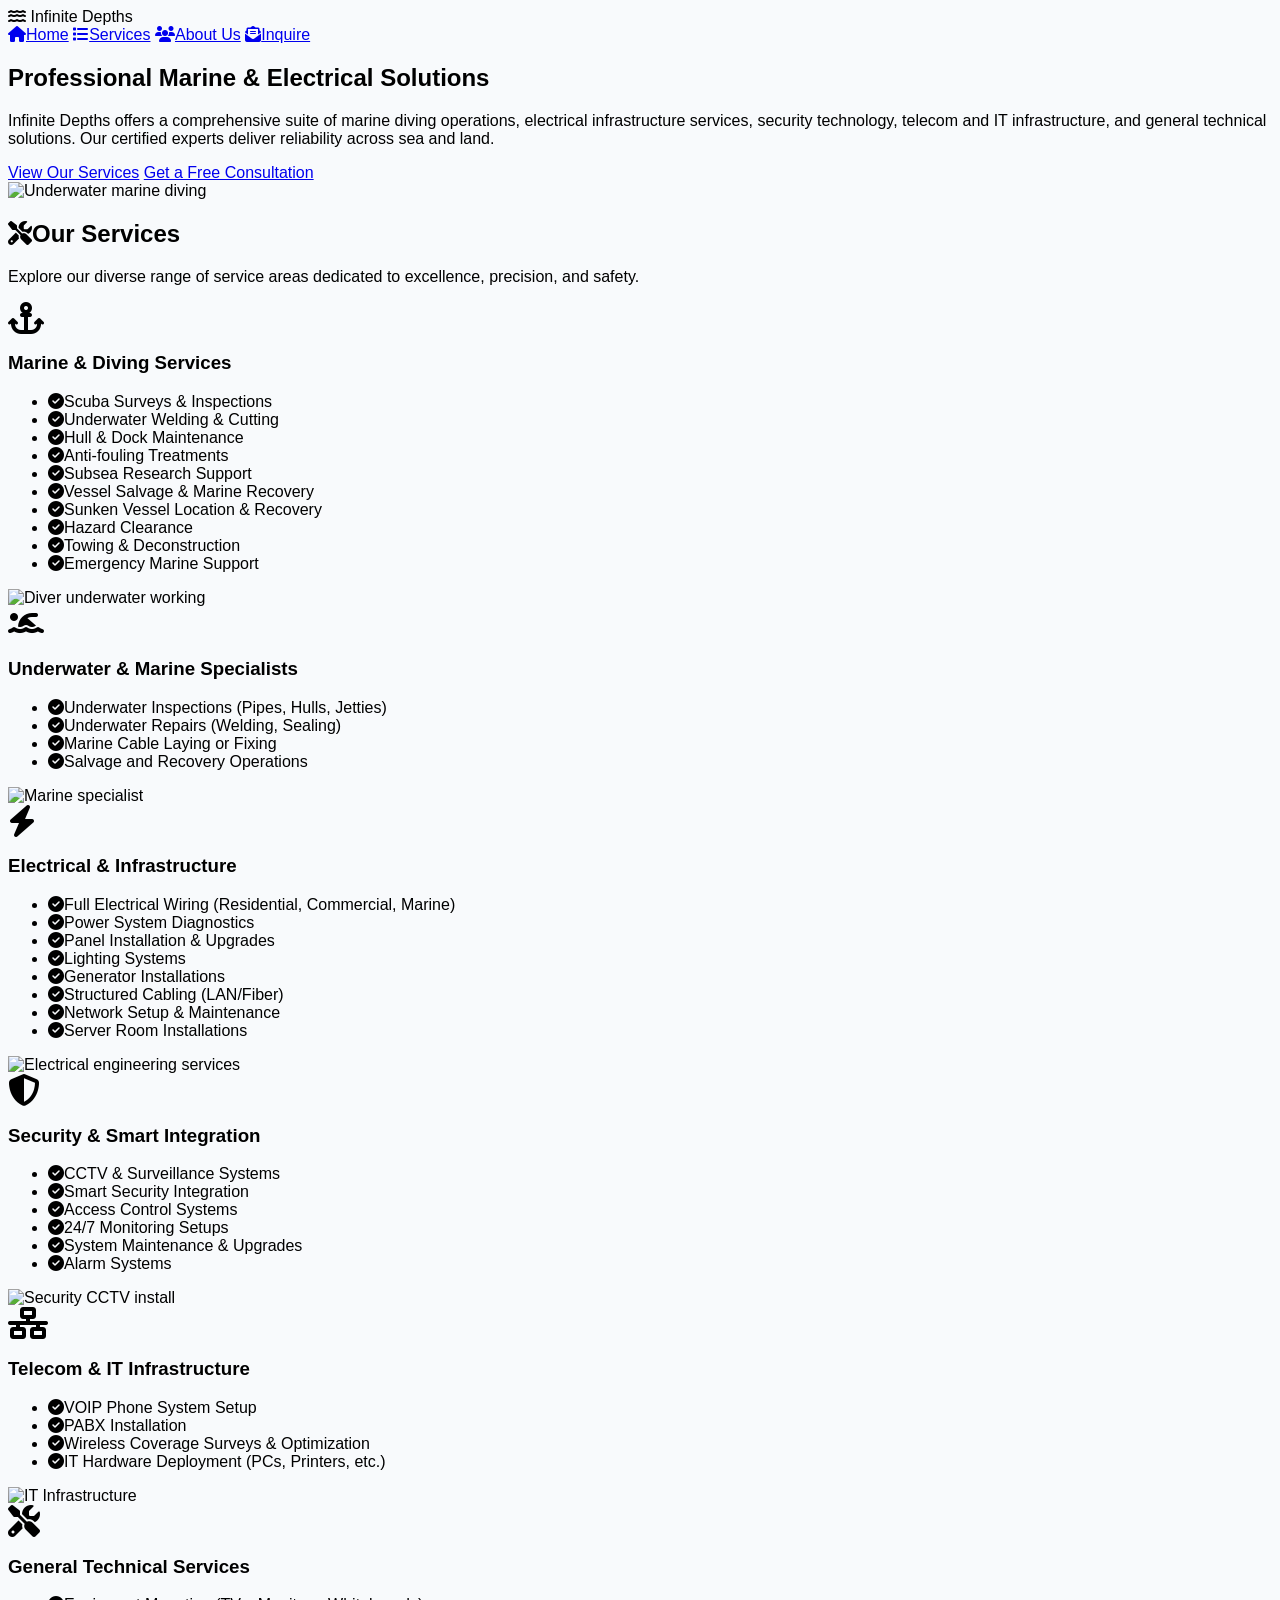
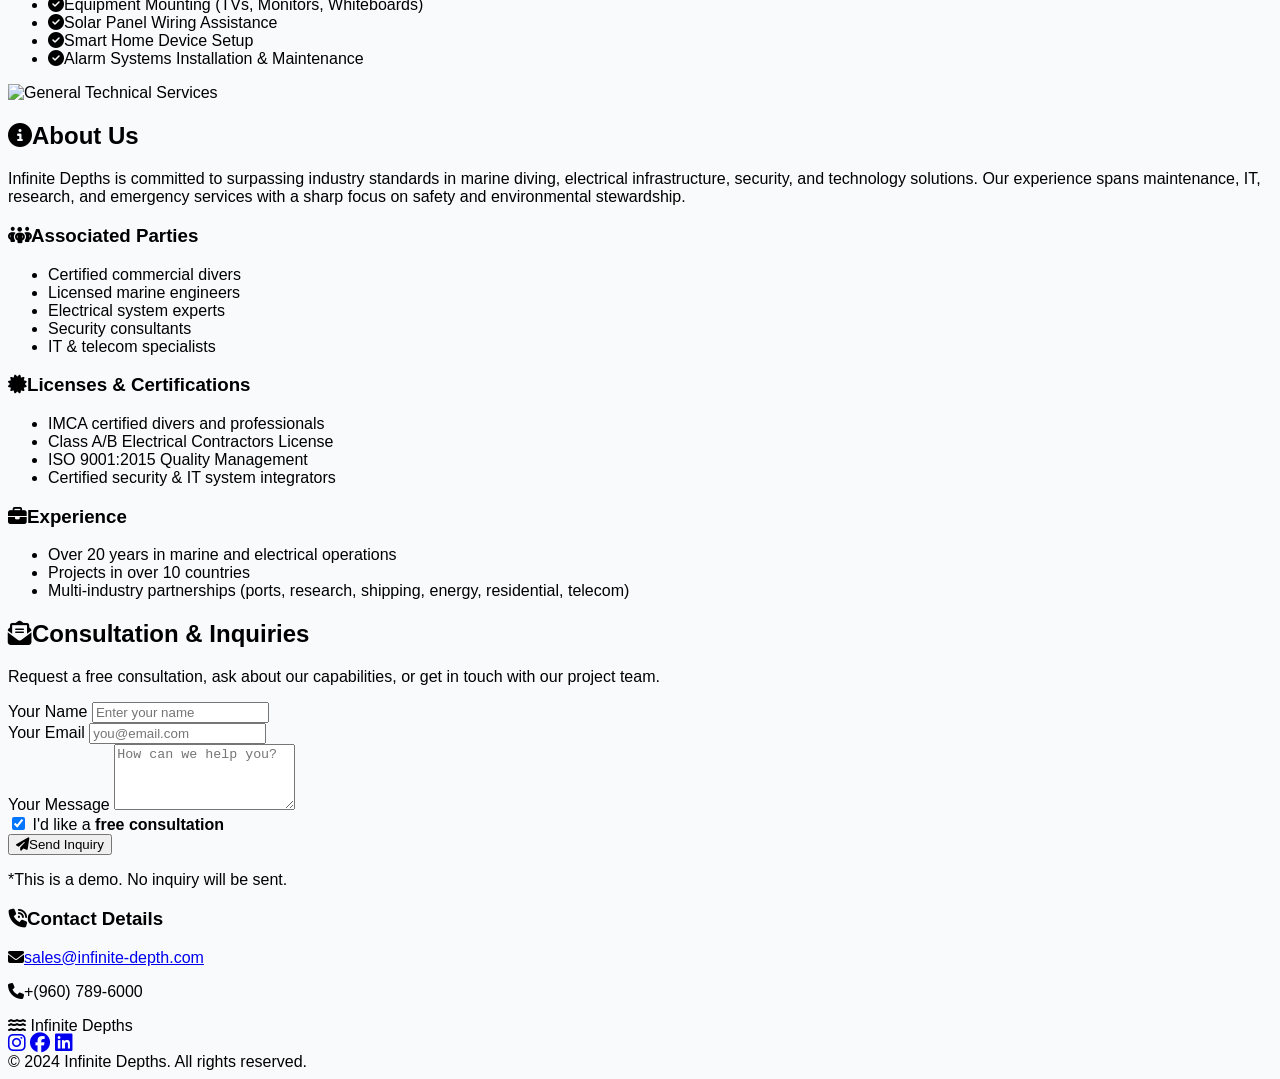
==== commit be2c46ad: "Update index.html" ====
--- a/index.html
+++ b/index.html
@@ -99,7 +99,7 @@
             <li class="mb-1"><i class="fa-solid fa-check-circle text-blue-600 mr-2"></i>Salvage and Recovery Operations</li>
           </ul>
           <div class="mt-4">
-            <img src="https://images.unsplash.com/photo-1455656678494-4d1dcd842ad8?auto=format&fit=crop&w=500&q=80"
+            <img src="https://cdn.expeditions.com/globalassets/destinations/indonesia-and-papua-new-guinea/carousel-coverflows/expedition-team/undersea_specialist_2880x1920.jpg?width=1442&height=675&crop=0,134,2880,1482&fit=crop&quality=50"
               alt="Marine specialist" class="rounded-lg mx-auto shadow-md object-cover w-full aspect-video">
           </div>
         </div>
@@ -190,13 +190,7 @@
       </p>
       <div class="flex flex-col md:flex-row gap-8">
         <div class="md:w-1/2">
-          <h3 class="font-semibold text-blue-800 text-xl mb-2"><i class="fa-solid fa-trophy mr-2"></i>Milestones Achieved</h3>
-          <ul class="list-disc pl-6 mb-4 text-gray-700">
-            <li>100+ successful underwater recovery operations</li>
-            <li>Major hazard clearance projects for ports & marinas</li>
-            <li>Complete electrical rewiring for commercial and marine structures</li>
-            <li>Seamless security & smart integration for marine facilities</li>
-          </ul>
+          
           <h3 class="font-semibold text-blue-800 text-xl mb-2"><i class="fa-solid fa-people-group mr-2"></i>Associated Parties</h3>
           <ul class="list-disc pl-6 mb-4 text-gray-700">
             <li>Certified commercial divers</li>
@@ -278,3 +272,4 @@
 </body>
 </html>
 
+
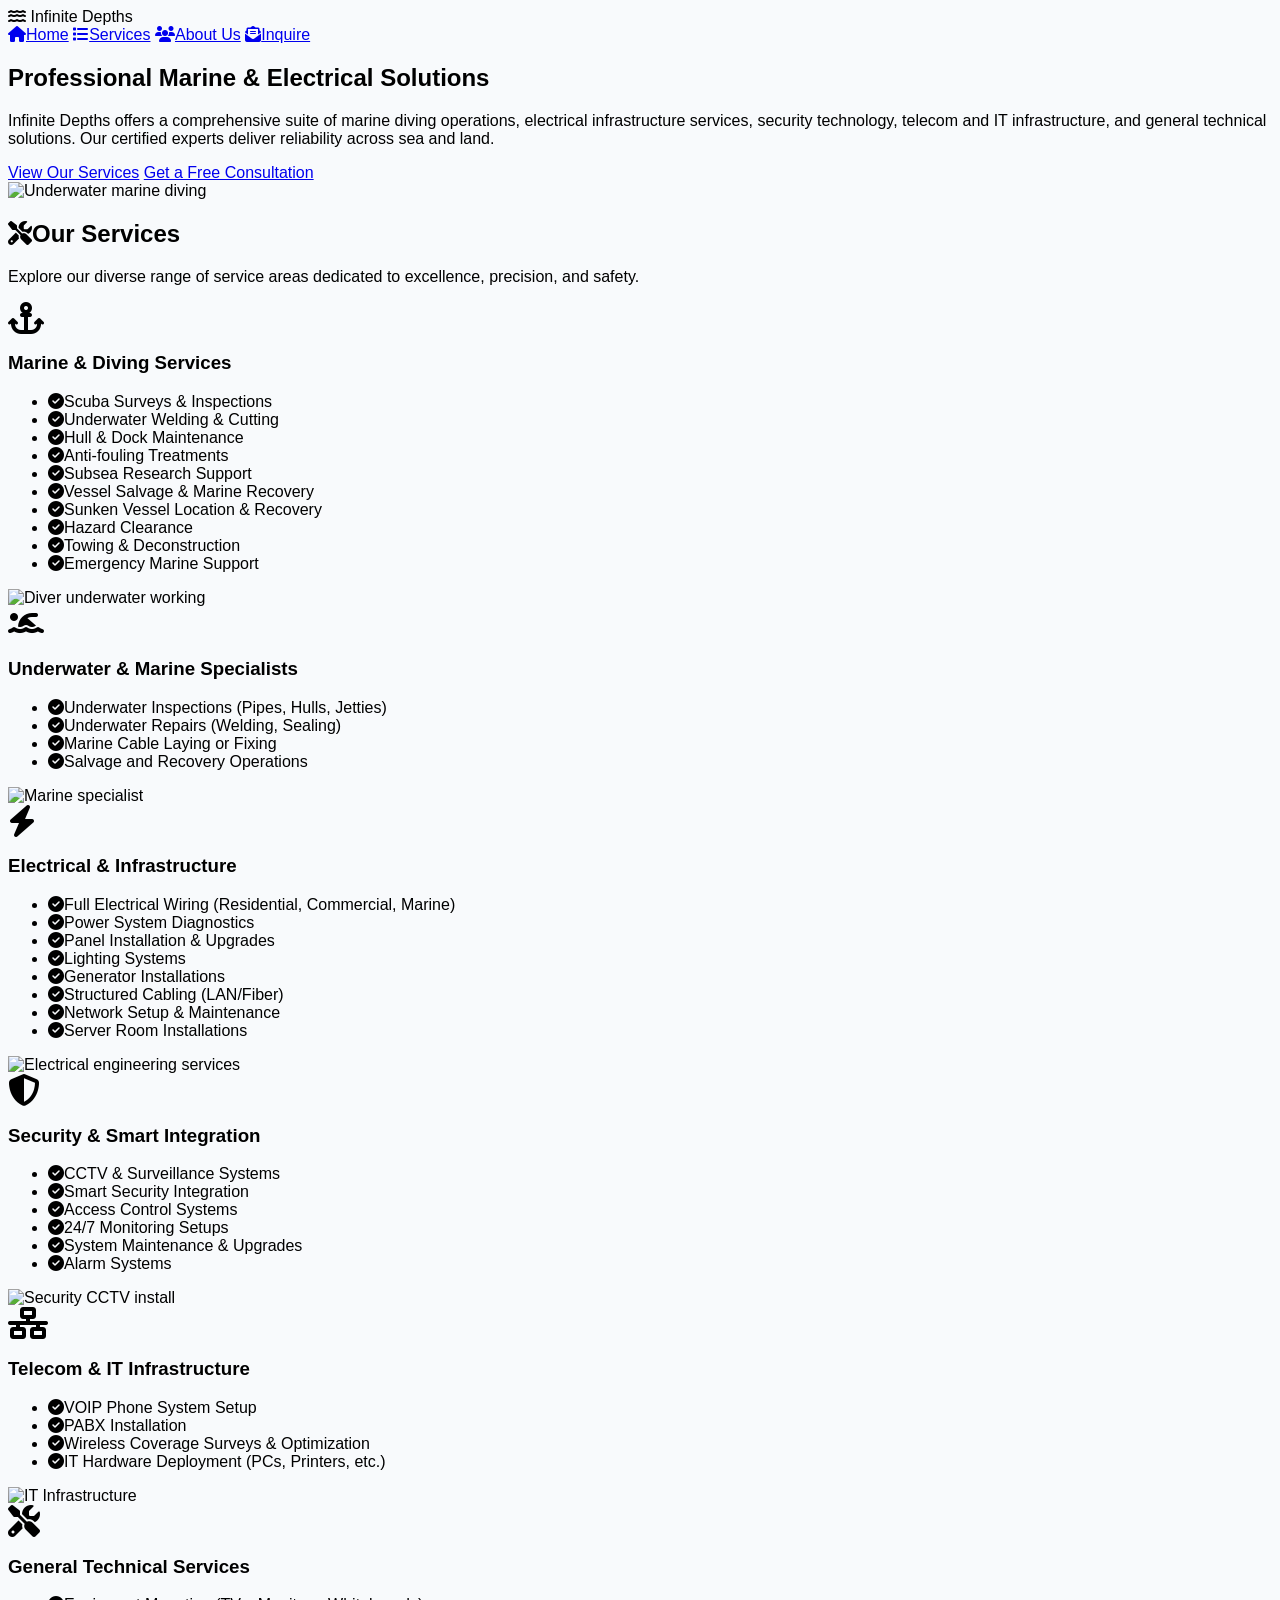
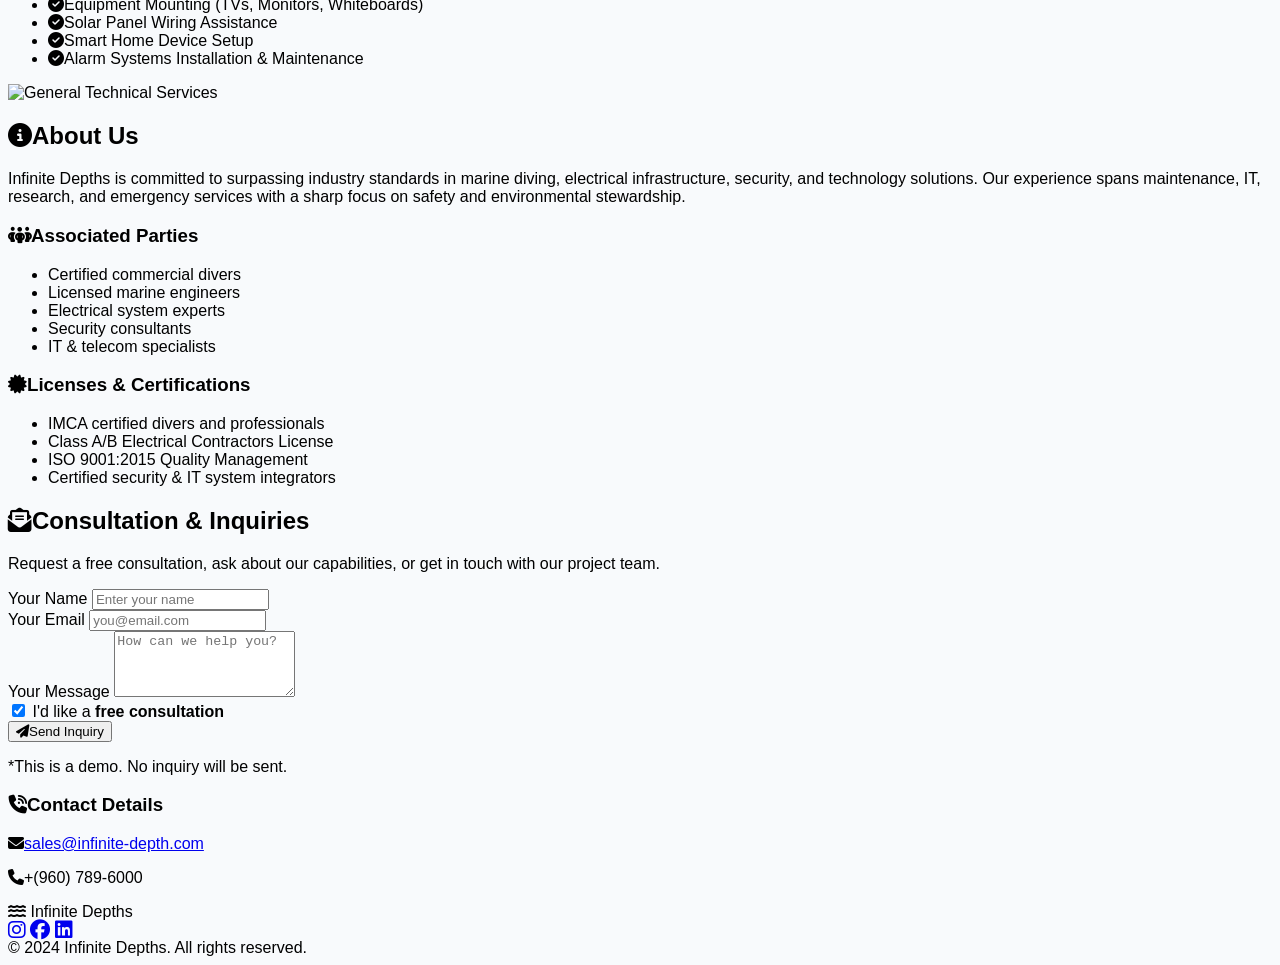
==== commit 3dbbf5f5: "Update index.html" ====
--- a/index.html
+++ b/index.html
@@ -208,12 +208,7 @@
             <li>ISO 9001:2015 Quality Management</li>
             <li>Certified security & IT system integrators</li>
           </ul>
-          <h3 class="font-semibold text-blue-800 text-xl mb-2"><i class="fa-solid fa-briefcase mr-2"></i>Experience</h3>
-          <ul class="list-disc pl-6 text-gray-700">
-            <li>Over 20 years in marine and electrical operations</li>
-            <li>Projects in over 10 countries</li>
-            <li>Multi-industry partnerships (ports, research, shipping, energy, residential, telecom)</li>
-          </ul>
+          
         </div>
       </div>
     </div>
@@ -273,3 +268,4 @@
 </html>
 
 
+
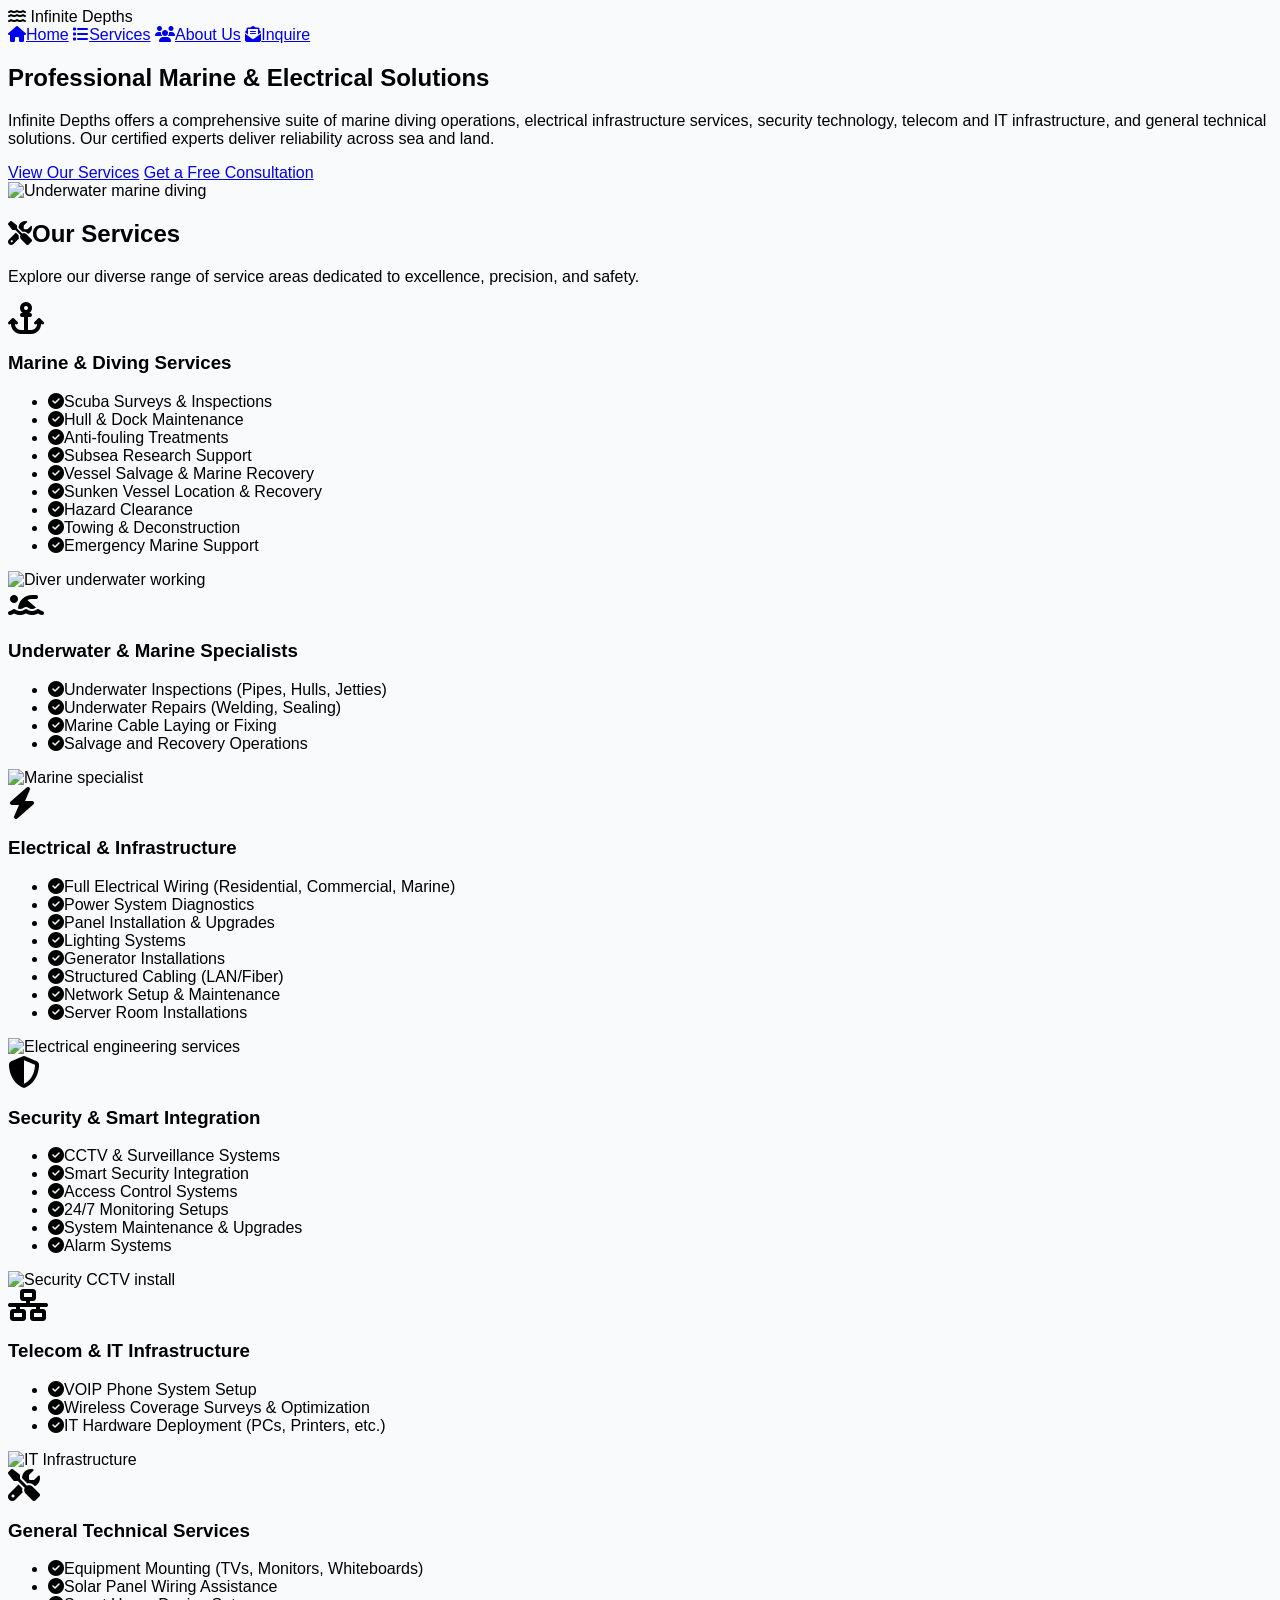
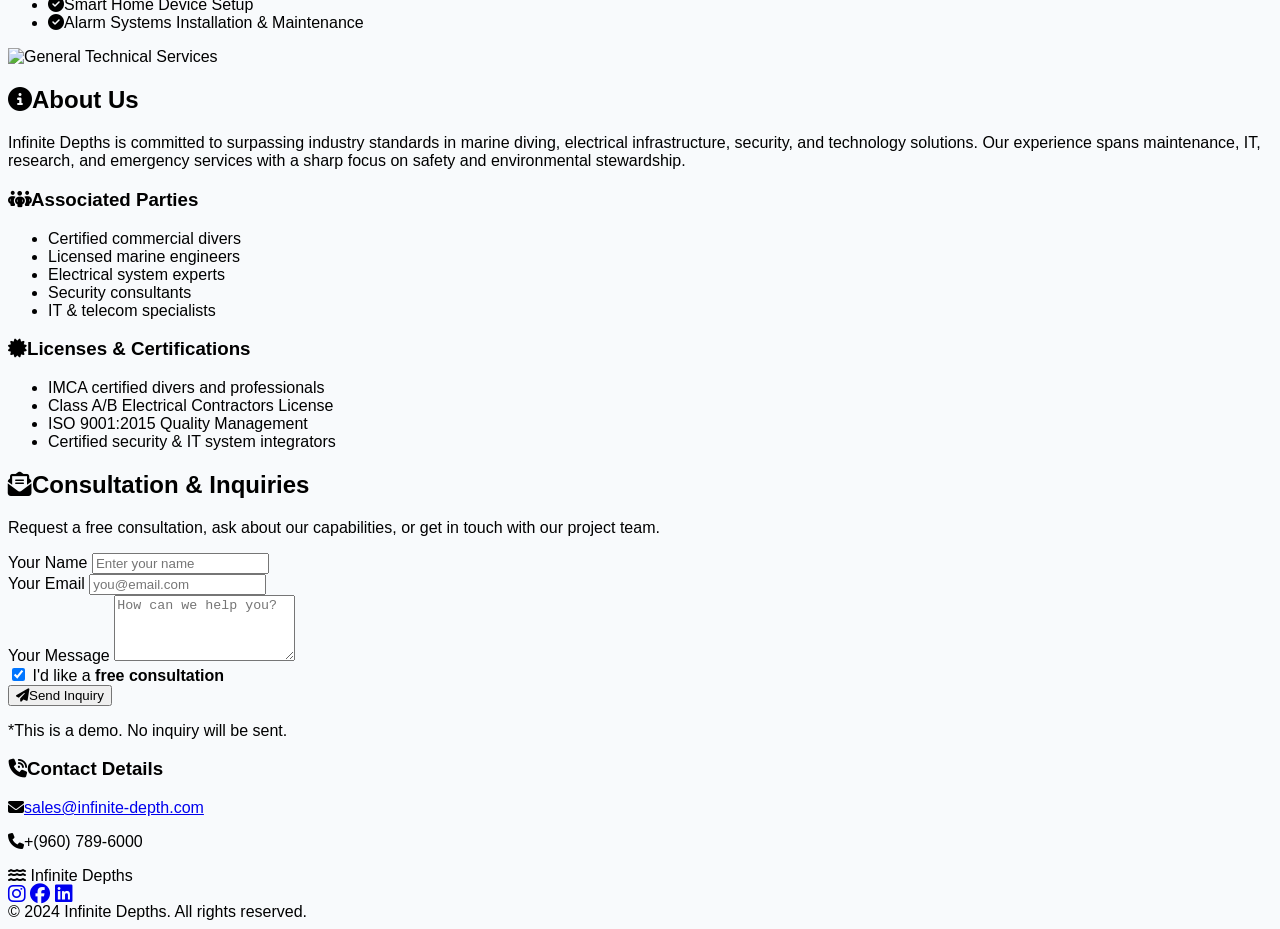
==== commit 39657ac7: "Update index.html" ====
--- a/index.html
+++ b/index.html
@@ -71,7 +71,6 @@
           </div>
           <ul class="text-gray-800 pl-2 flex-1">
             <li class="mb-1"><i class="fa-solid fa-check-circle text-blue-600 mr-2"></i>Scuba Surveys & Inspections</li>
-            <li class="mb-1"><i class="fa-solid fa-check-circle text-blue-600 mr-2"></i>Underwater Welding & Cutting</li>
             <li class="mb-1"><i class="fa-solid fa-check-circle text-blue-600 mr-2"></i>Hull & Dock Maintenance</li>
             <li class="mb-1"><i class="fa-solid fa-check-circle text-blue-600 mr-2"></i>Anti-fouling Treatments</li>
             <li class="mb-1"><i class="fa-solid fa-check-circle text-blue-600 mr-2"></i>Subsea Research Support</li>
@@ -151,7 +150,6 @@
           </div>
           <ul class="text-gray-800 pl-2 flex-1">
             <li class="mb-1"><i class="fa-solid fa-check-circle text-blue-600 mr-2"></i>VOIP Phone System Setup</li>
-            <li class="mb-1"><i class="fa-solid fa-check-circle text-blue-600 mr-2"></i>PABX Installation</li>
             <li class="mb-1"><i class="fa-solid fa-check-circle text-blue-600 mr-2"></i>Wireless Coverage Surveys & Optimization</li>
             <li class="mb-1"><i class="fa-solid fa-check-circle text-blue-600 mr-2"></i>IT Hardware Deployment (PCs, Printers, etc.)</li>
           </ul>
@@ -269,3 +267,4 @@
 
 
 
+
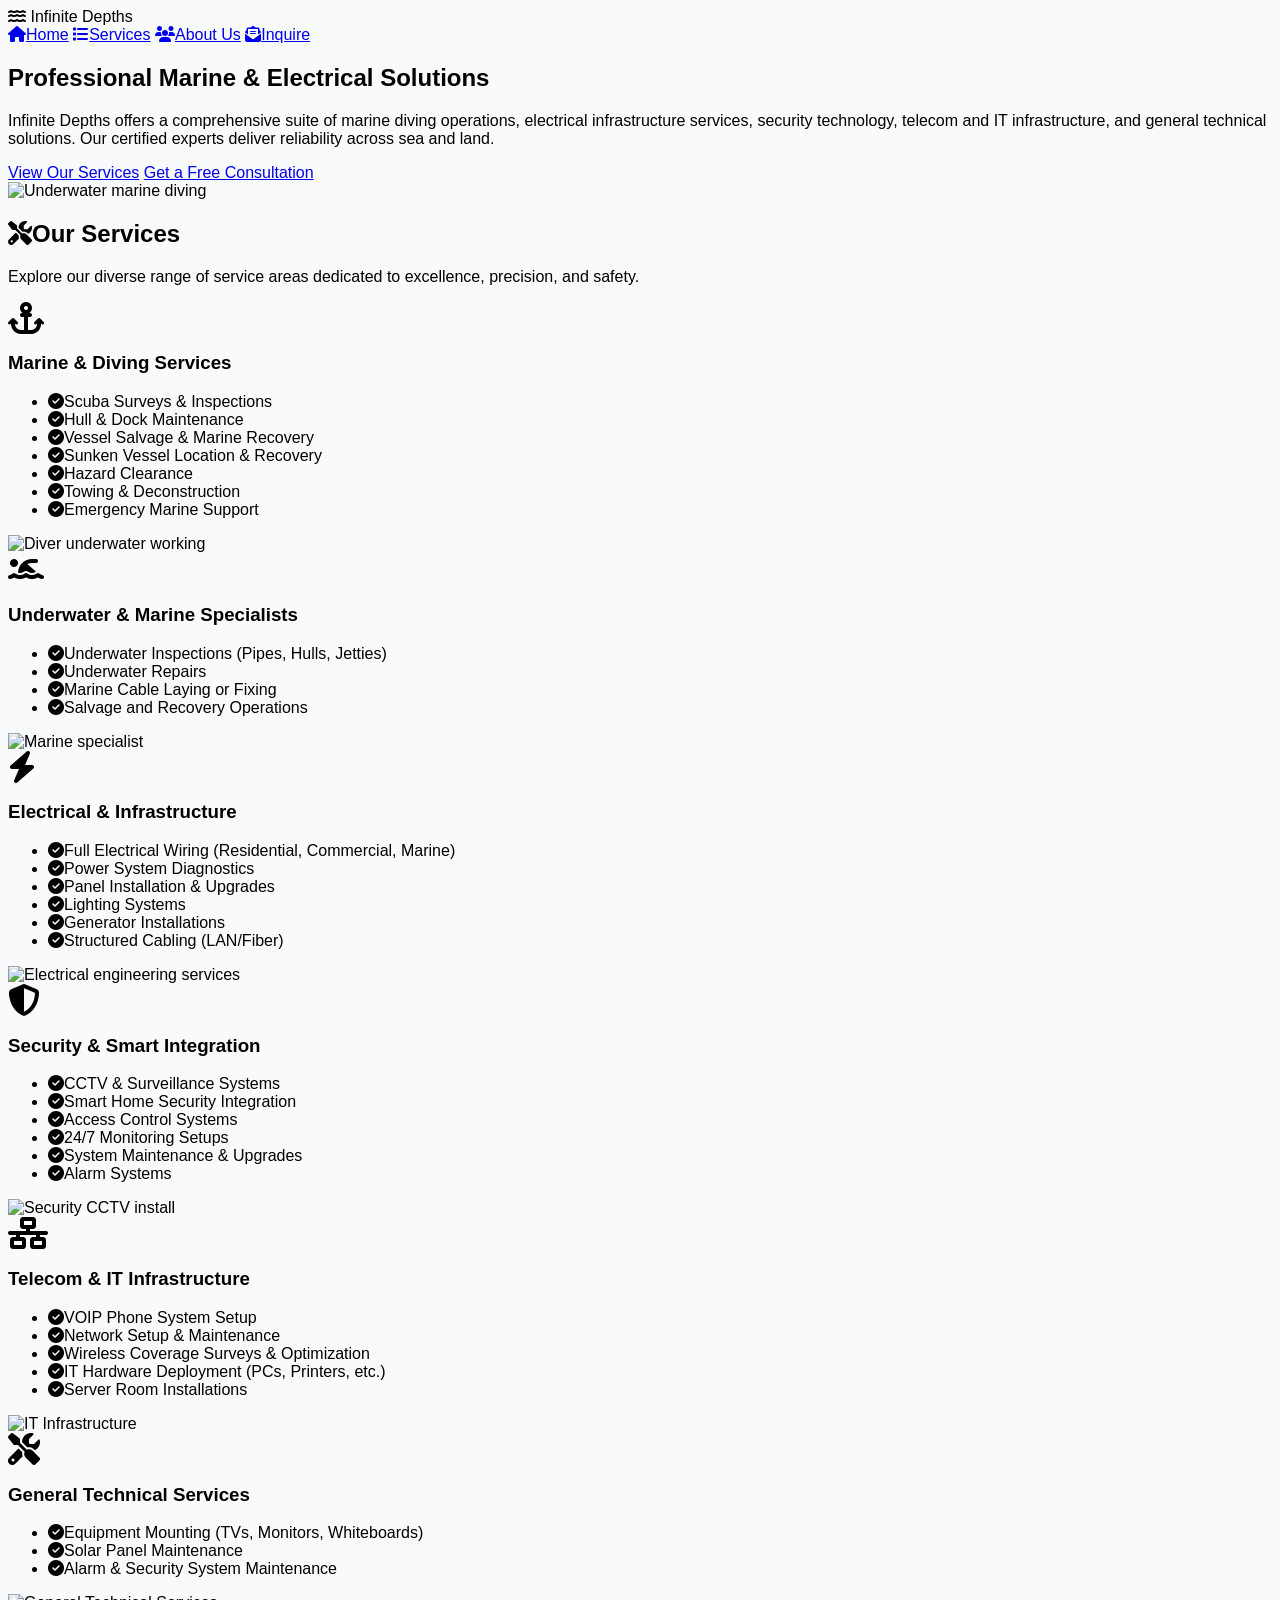
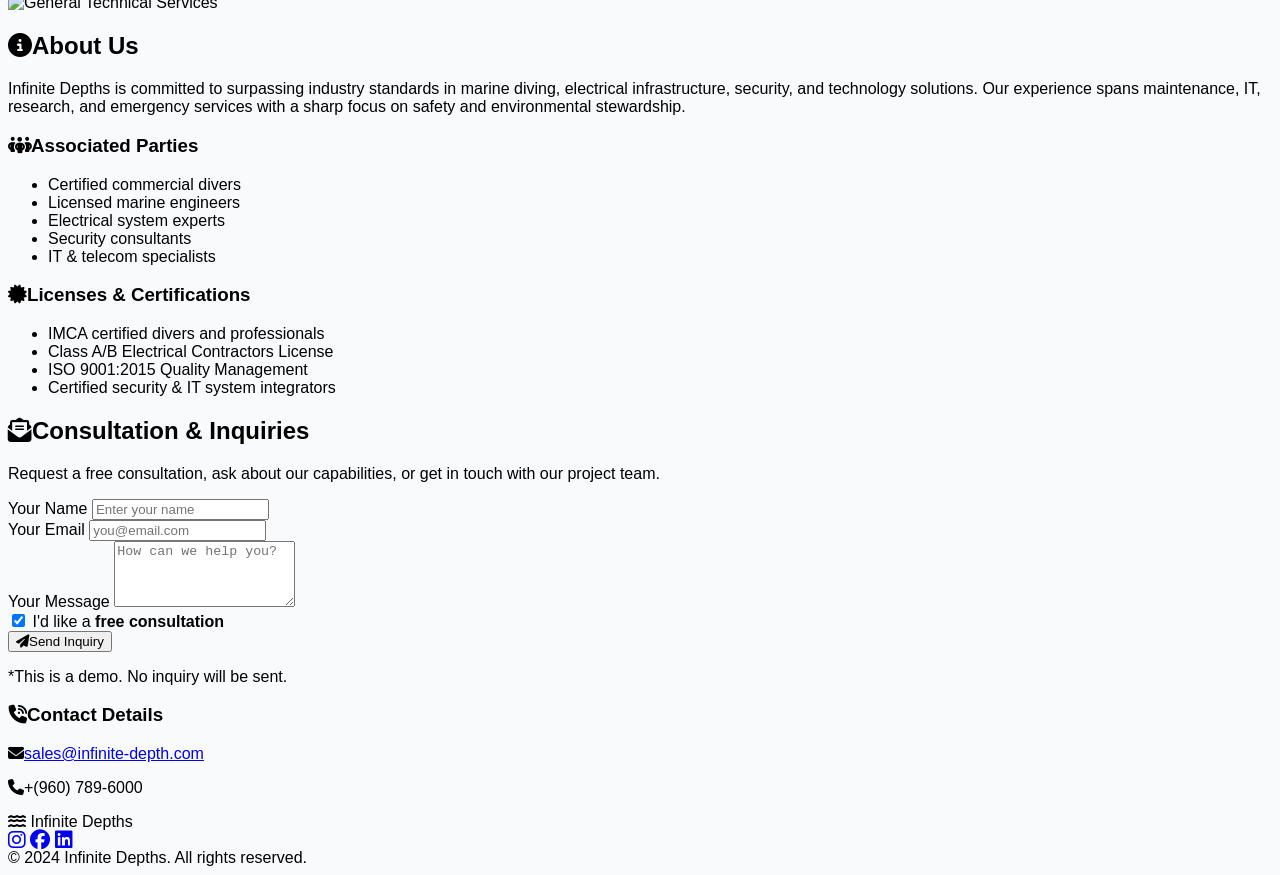
==== commit 56d9c654: "Update index.html" ====
--- a/index.html
+++ b/index.html
@@ -72,8 +72,6 @@
           <ul class="text-gray-800 pl-2 flex-1">
             <li class="mb-1"><i class="fa-solid fa-check-circle text-blue-600 mr-2"></i>Scuba Surveys & Inspections</li>
             <li class="mb-1"><i class="fa-solid fa-check-circle text-blue-600 mr-2"></i>Hull & Dock Maintenance</li>
-            <li class="mb-1"><i class="fa-solid fa-check-circle text-blue-600 mr-2"></i>Anti-fouling Treatments</li>
-            <li class="mb-1"><i class="fa-solid fa-check-circle text-blue-600 mr-2"></i>Subsea Research Support</li>
             <li class="mb-1"><i class="fa-solid fa-check-circle text-blue-600 mr-2"></i>Vessel Salvage & Marine Recovery</li>
             <li class="mb-1"><i class="fa-solid fa-check-circle text-blue-600 mr-2"></i>Sunken Vessel Location & Recovery</li>
             <li class="mb-1"><i class="fa-solid fa-check-circle text-blue-600 mr-2"></i>Hazard Clearance</li>
@@ -93,7 +91,7 @@
           </div>
           <ul class="text-gray-800 pl-2 flex-1">
             <li class="mb-1"><i class="fa-solid fa-check-circle text-blue-600 mr-2"></i>Underwater Inspections (Pipes, Hulls, Jetties)</li>
-            <li class="mb-1"><i class="fa-solid fa-check-circle text-blue-600 mr-2"></i>Underwater Repairs (Welding, Sealing)</li>
+            <li class="mb-1"><i class="fa-solid fa-check-circle text-blue-600 mr-2"></i>Underwater Repairs</li>
             <li class="mb-1"><i class="fa-solid fa-check-circle text-blue-600 mr-2"></i>Marine Cable Laying or Fixing</li>
             <li class="mb-1"><i class="fa-solid fa-check-circle text-blue-600 mr-2"></i>Salvage and Recovery Operations</li>
           </ul>
@@ -115,8 +113,6 @@
             <li class="mb-1"><i class="fa-solid fa-check-circle text-blue-600 mr-2"></i>Lighting Systems</li>
             <li class="mb-1"><i class="fa-solid fa-check-circle text-blue-600 mr-2"></i>Generator Installations</li>
             <li class="mb-1"><i class="fa-solid fa-check-circle text-blue-600 mr-2"></i>Structured Cabling (LAN/Fiber)</li>
-            <li class="mb-1"><i class="fa-solid fa-check-circle text-blue-600 mr-2"></i>Network Setup & Maintenance</li>
-            <li class="mb-1"><i class="fa-solid fa-check-circle text-blue-600 mr-2"></i>Server Room Installations</li>
           </ul>
           <div class="mt-4">
             <img src="https://images.unsplash.com/photo-1464983953574-0892a716854b?auto=format&fit=crop&w=500&q=80"
@@ -131,7 +127,7 @@
           </div>
           <ul class="text-gray-800 pl-2 flex-1">
             <li class="mb-1"><i class="fa-solid fa-check-circle text-blue-600 mr-2"></i>CCTV & Surveillance Systems</li>
-            <li class="mb-1"><i class="fa-solid fa-check-circle text-blue-600 mr-2"></i>Smart Security Integration</li>
+            <li class="mb-1"><i class="fa-solid fa-check-circle text-blue-600 mr-2"></i>Smart Home Security Integration</li>
             <li class="mb-1"><i class="fa-solid fa-check-circle text-blue-600 mr-2"></i>Access Control Systems</li>
             <li class="mb-1"><i class="fa-solid fa-check-circle text-blue-600 mr-2"></i>24/7 Monitoring Setups</li>
             <li class="mb-1"><i class="fa-solid fa-check-circle text-blue-600 mr-2"></i>System Maintenance & Upgrades</li>
@@ -150,8 +146,10 @@
           </div>
           <ul class="text-gray-800 pl-2 flex-1">
             <li class="mb-1"><i class="fa-solid fa-check-circle text-blue-600 mr-2"></i>VOIP Phone System Setup</li>
+            <li class="mb-1"><i class="fa-solid fa-check-circle text-blue-600 mr-2"></i>Network Setup & Maintenance</li>
             <li class="mb-1"><i class="fa-solid fa-check-circle text-blue-600 mr-2"></i>Wireless Coverage Surveys & Optimization</li>
             <li class="mb-1"><i class="fa-solid fa-check-circle text-blue-600 mr-2"></i>IT Hardware Deployment (PCs, Printers, etc.)</li>
+            <li class="mb-1"><i class="fa-solid fa-check-circle text-blue-600 mr-2"></i>Server Room Installations</li>
           </ul>
           <div class="mt-4">
             <img src="https://images.unsplash.com/photo-1519389950473-47ba0277781c?auto=format&fit=crop&w=500&q=80"
@@ -166,9 +164,8 @@
           </div>
           <ul class="text-gray-800 pl-2 flex-1">
             <li class="mb-1"><i class="fa-solid fa-check-circle text-blue-600 mr-2"></i>Equipment Mounting (TVs, Monitors, Whiteboards)</li>
-            <li class="mb-1"><i class="fa-solid fa-check-circle text-blue-600 mr-2"></i>Solar Panel Wiring Assistance</li>
-            <li class="mb-1"><i class="fa-solid fa-check-circle text-blue-600 mr-2"></i>Smart Home Device Setup</li>
-            <li class="mb-1"><i class="fa-solid fa-check-circle text-blue-600 mr-2"></i>Alarm Systems Installation & Maintenance</li>
+            <li class="mb-1"><i class="fa-solid fa-check-circle text-blue-600 mr-2"></i>Solar Panel Maintenance</li>
+            <li class="mb-1"><i class="fa-solid fa-check-circle text-blue-600 mr-2"></i>Alarm & Security System Maintenance</li>
           </ul>
           <div class="mt-4">
             <img src="https://images.unsplash.com/photo-1449247613801-ab06418e2861?auto=format&fit=crop&w=500&q=80"
@@ -268,3 +265,4 @@
 
 
 
+
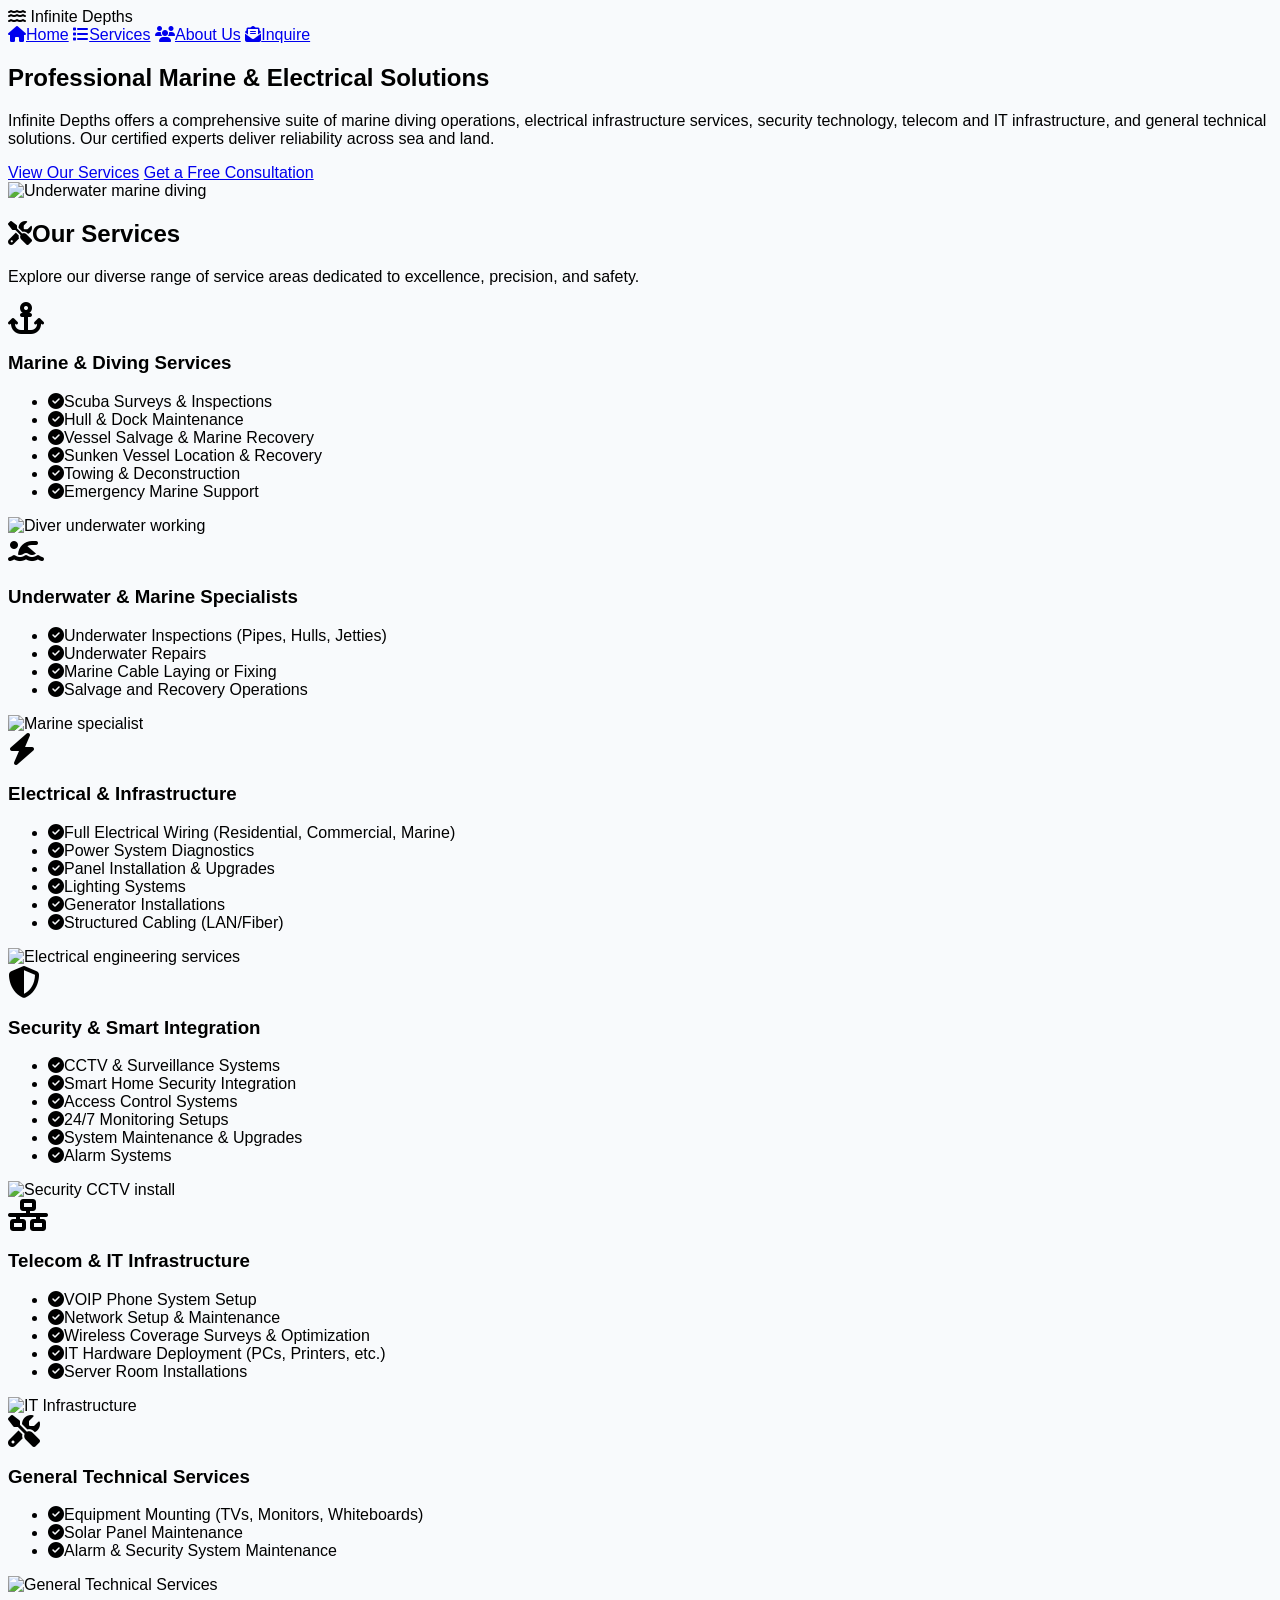
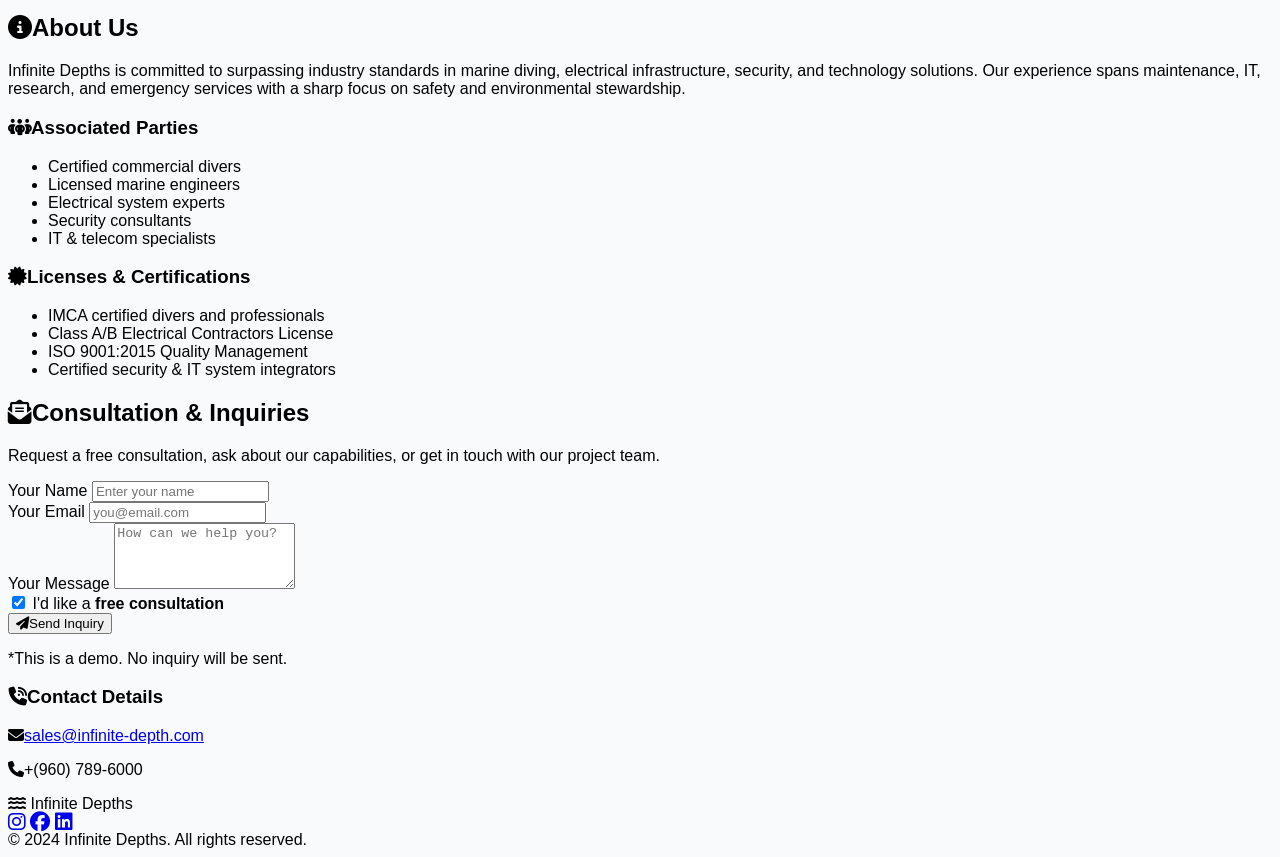
==== commit 9b3b5237: "Update index.html" ====
--- a/index.html
+++ b/index.html
@@ -74,7 +74,6 @@
             <li class="mb-1"><i class="fa-solid fa-check-circle text-blue-600 mr-2"></i>Hull & Dock Maintenance</li>
             <li class="mb-1"><i class="fa-solid fa-check-circle text-blue-600 mr-2"></i>Vessel Salvage & Marine Recovery</li>
             <li class="mb-1"><i class="fa-solid fa-check-circle text-blue-600 mr-2"></i>Sunken Vessel Location & Recovery</li>
-            <li class="mb-1"><i class="fa-solid fa-check-circle text-blue-600 mr-2"></i>Hazard Clearance</li>
             <li class="mb-1"><i class="fa-solid fa-check-circle text-blue-600 mr-2"></i>Towing & Deconstruction</li>
             <li class="mb-1"><i class="fa-solid fa-check-circle text-blue-600 mr-2"></i>Emergency Marine Support</li>
           </ul>
@@ -266,3 +265,4 @@
 
 
 
+
